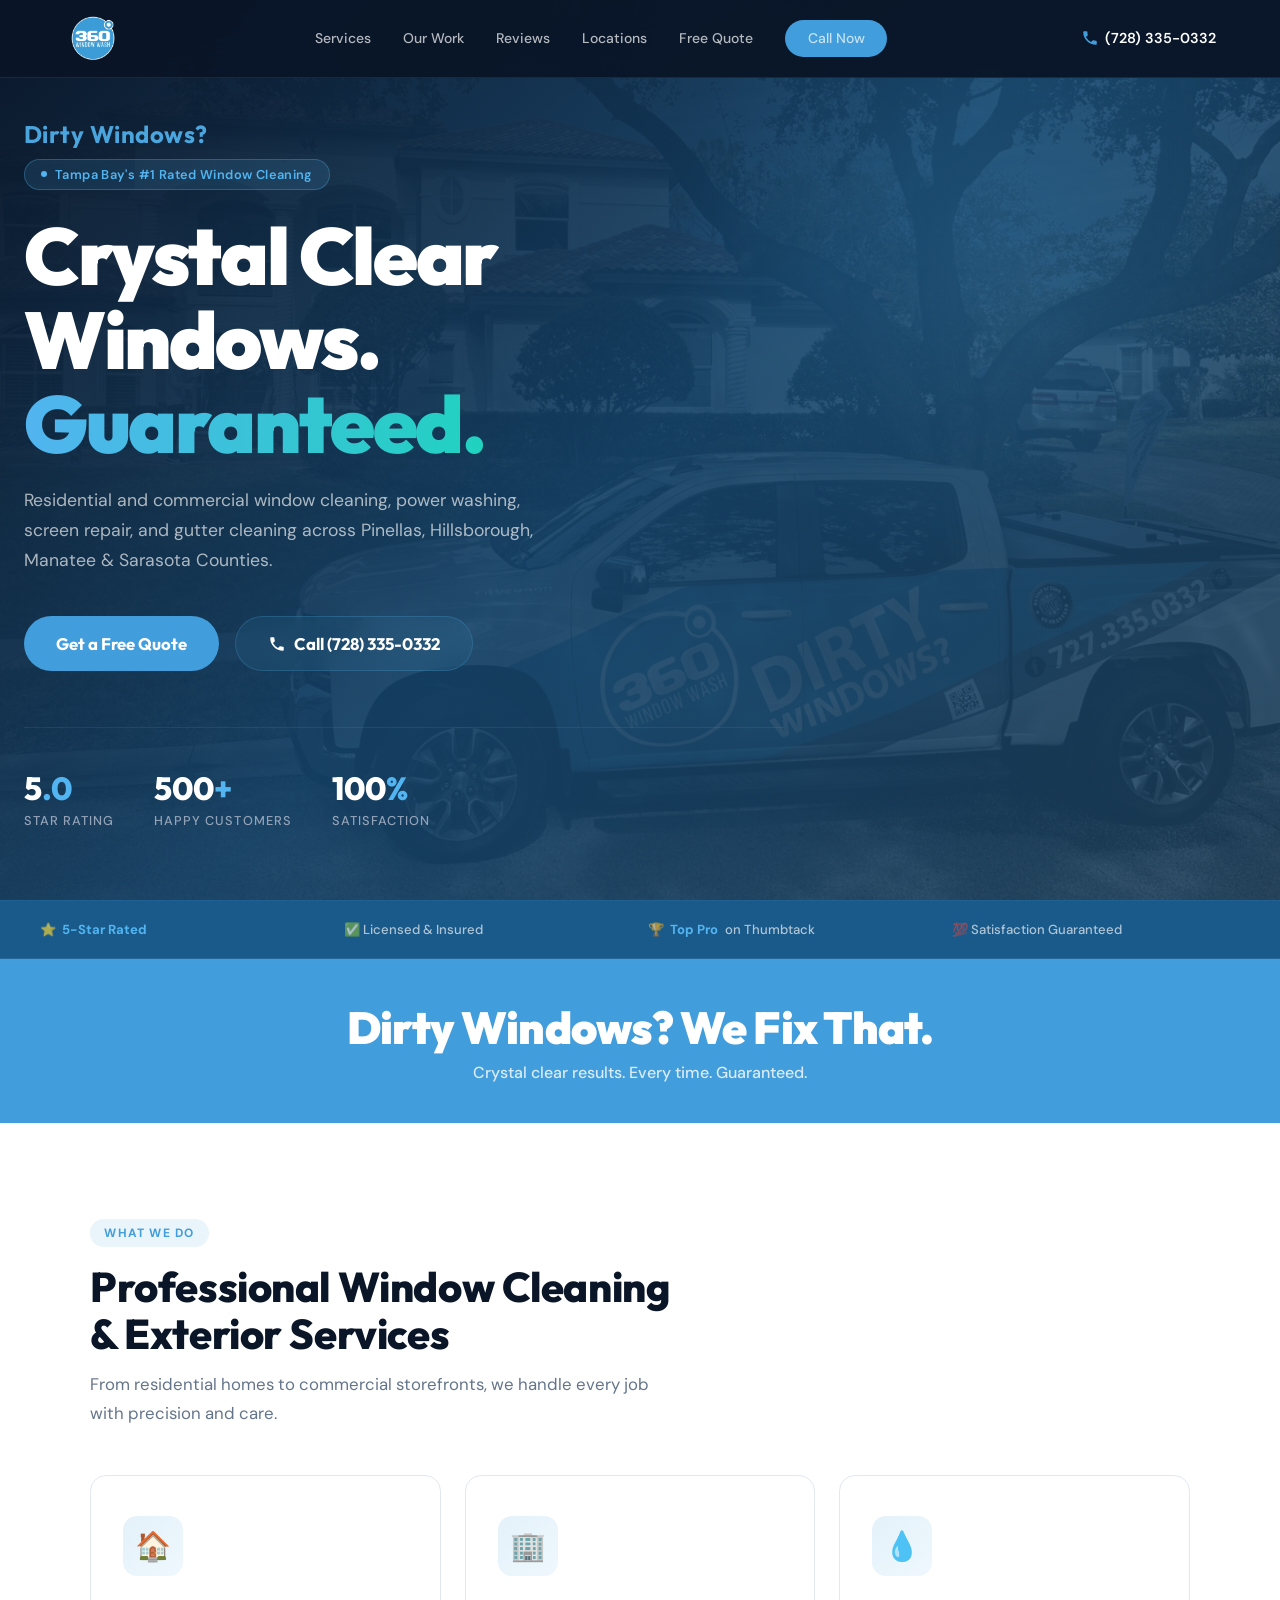
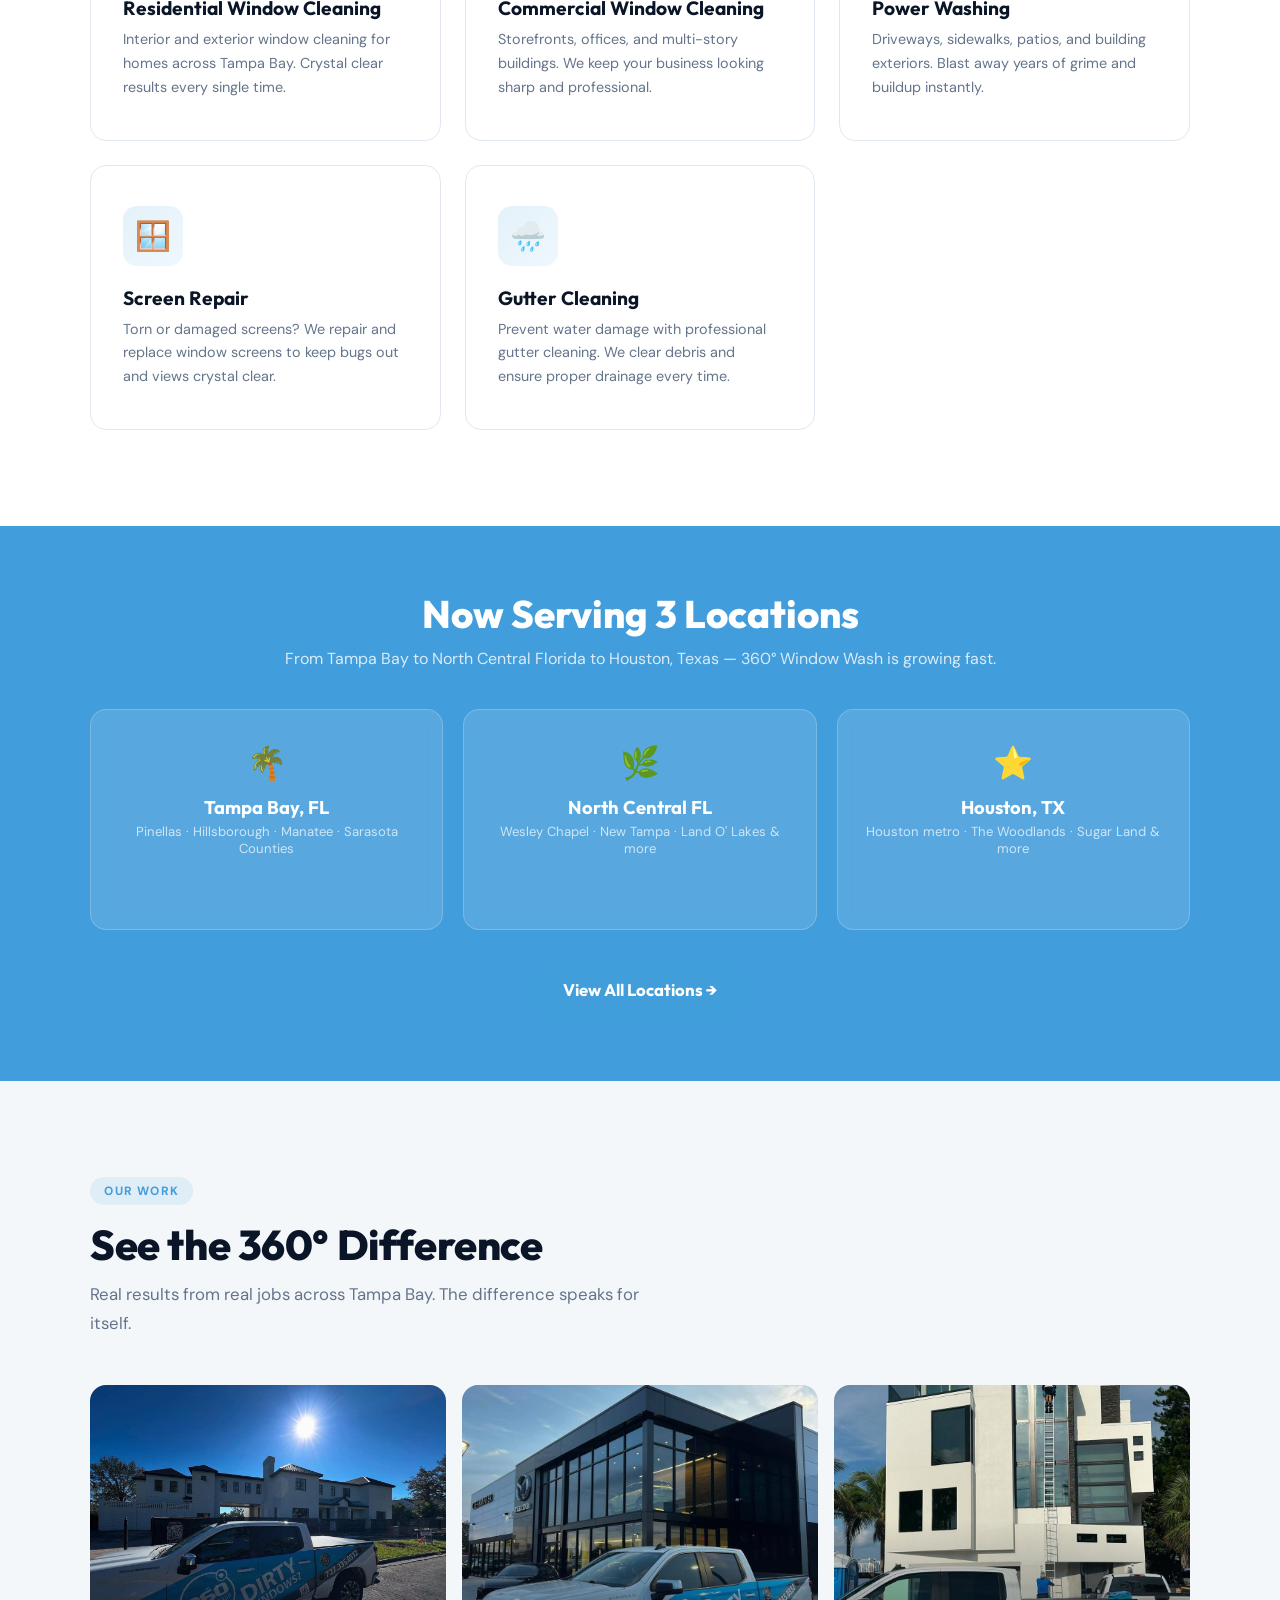
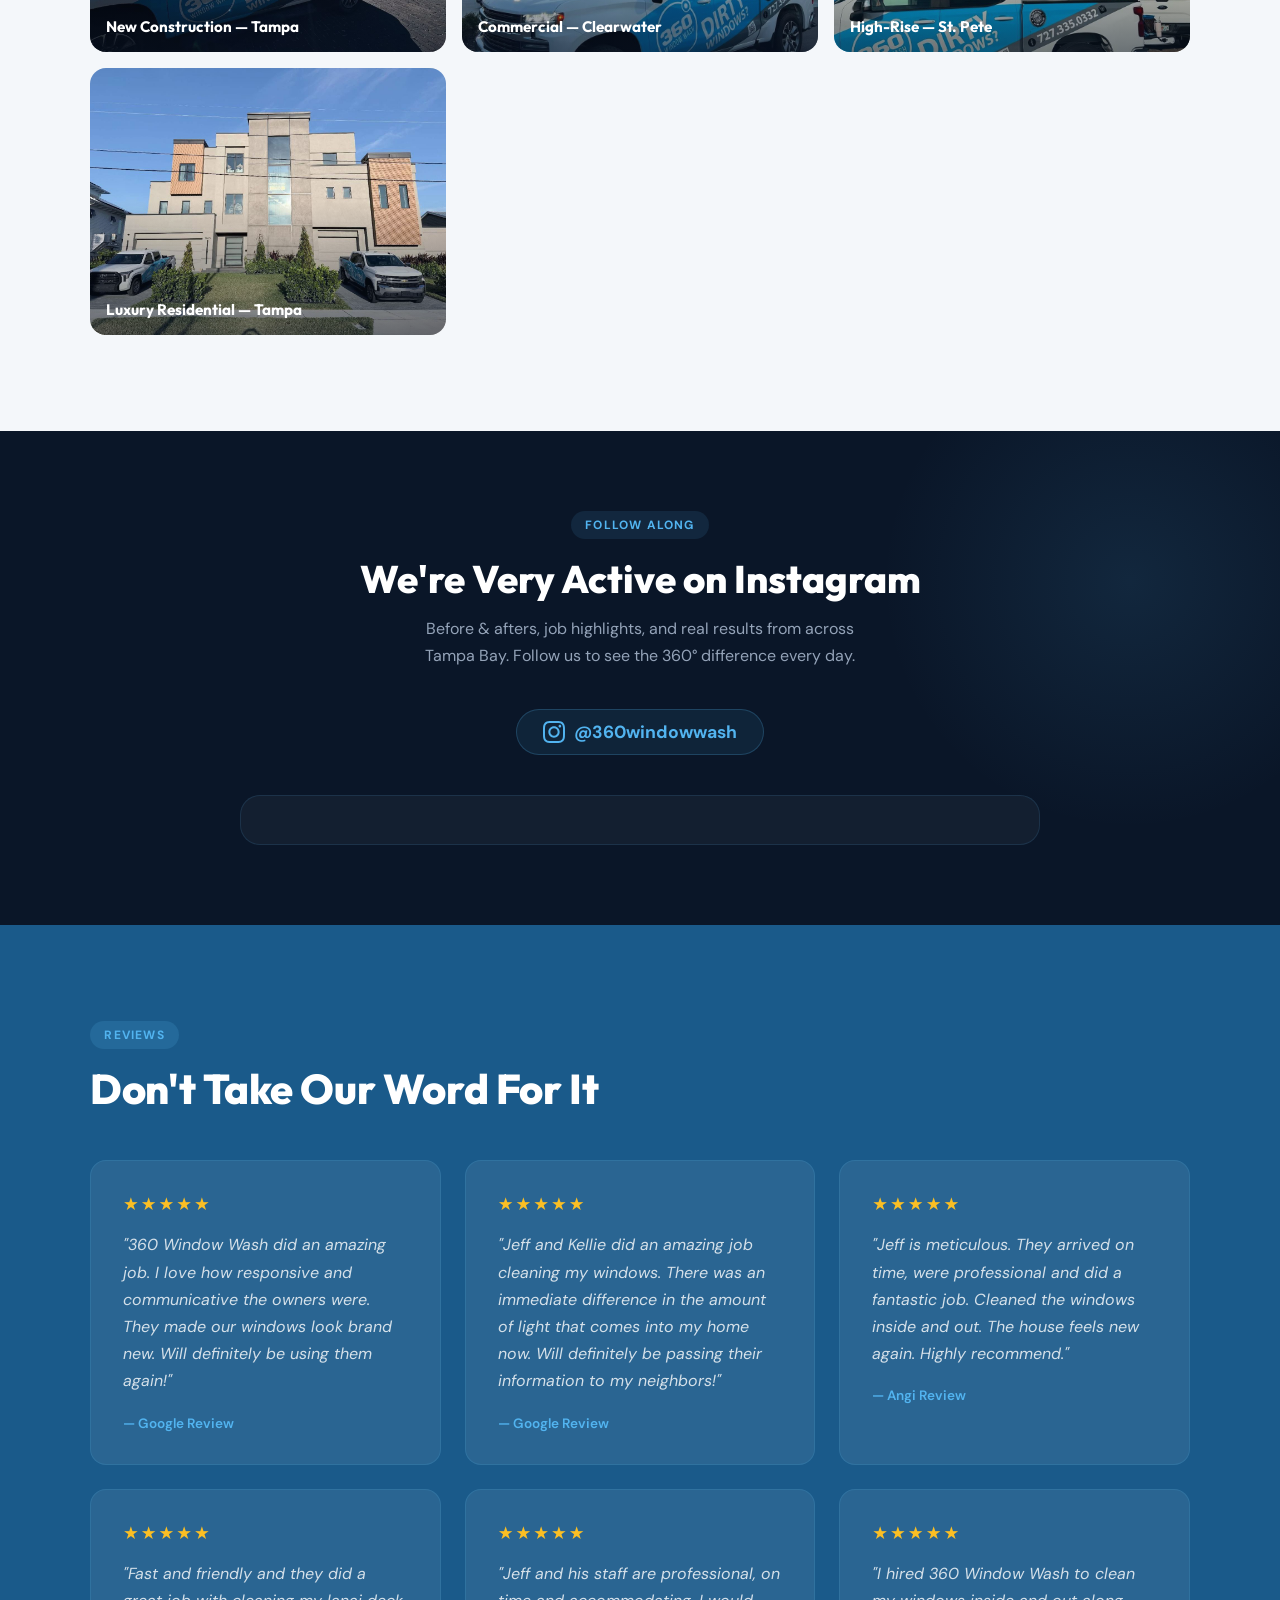
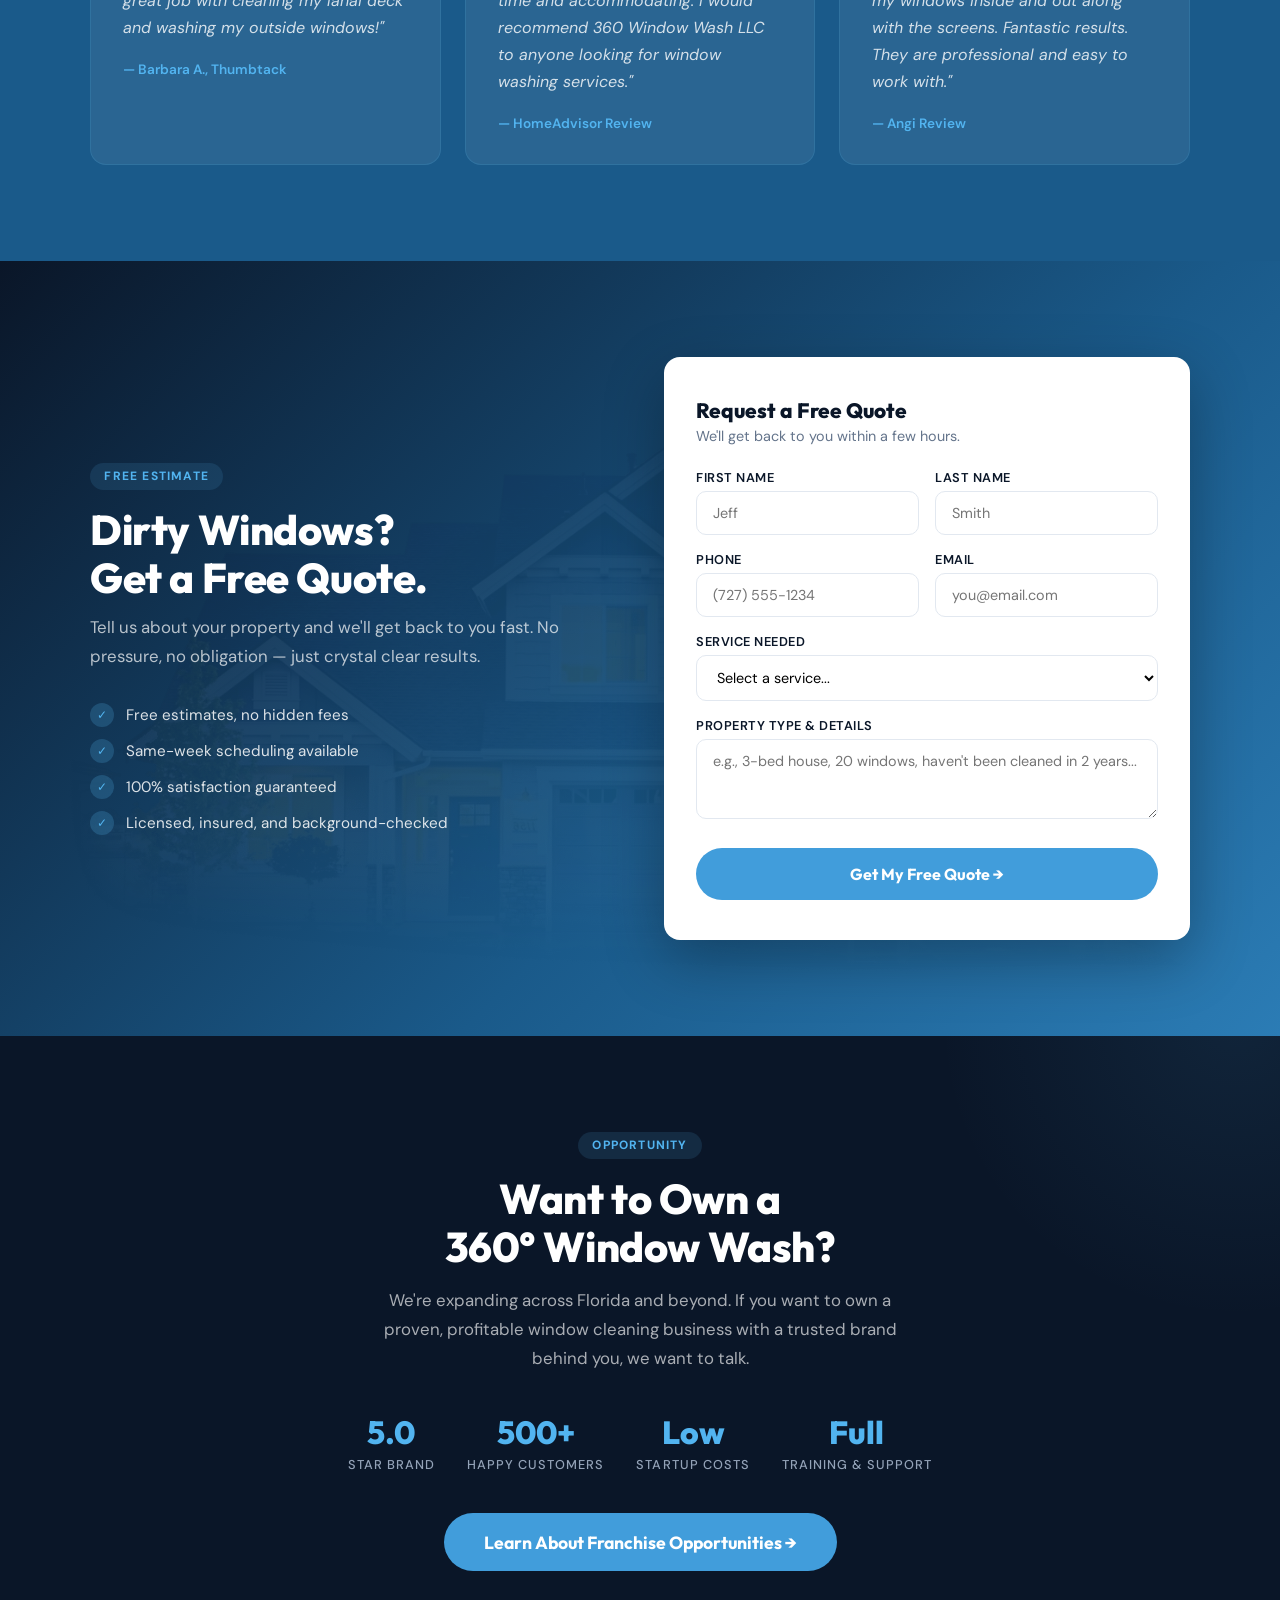
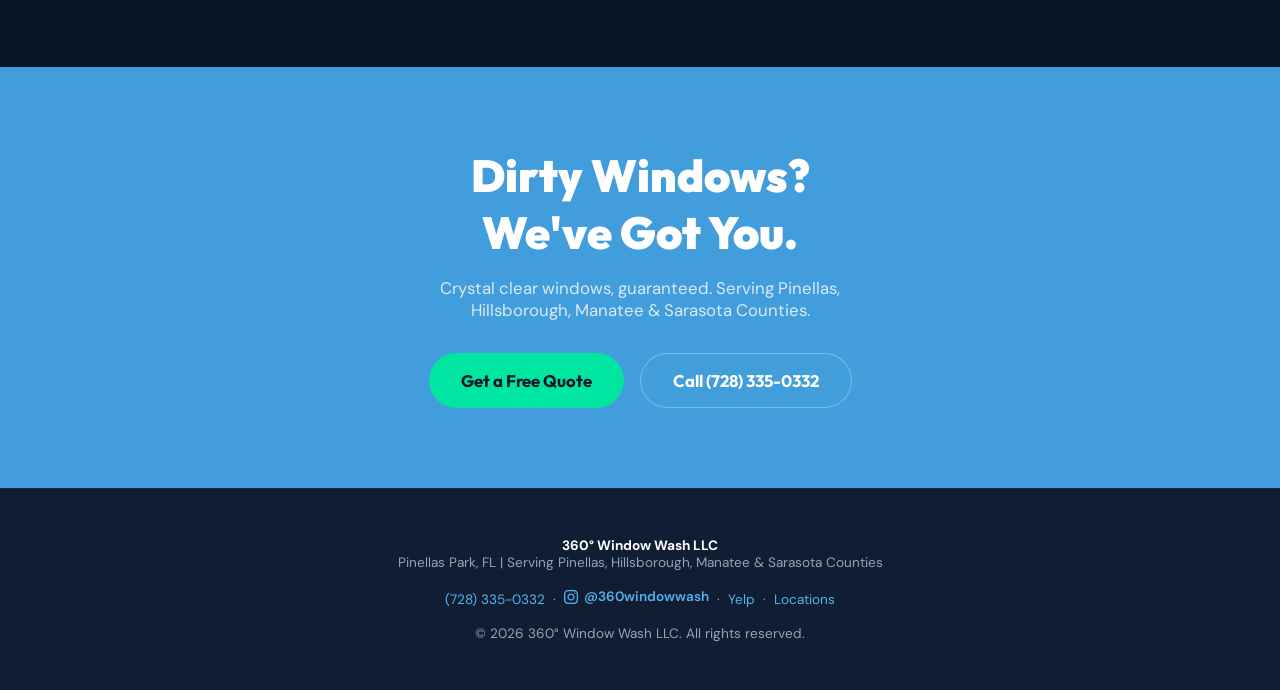
==== index.html @ 68f9f431 "Update main phone number to business line (728) 335-0332" ====
<!DOCTYPE html>
<html lang="en">
<head>
<meta charset="UTF-8">
<meta name="viewport" content="width=device-width, initial-scale=1.0">
<title>360° Window Wash | Dirty Windows? We Fix That.</title>
<meta name="description" content="Dirty windows? 360° Window Wash is Tampa Bay's top-rated window cleaning company. Residential, commercial, power washing, screen repair, and gutter cleaning across Pinellas, Hillsborough, Manatee & Sarasota County.">
<meta property="og:title" content="360° Window Wash | Crystal Clear Windows. Guaranteed.">
<meta property="og:description" content="Dirty Windows? We fix that. Crystal clear windows guaranteed. Serving Pinellas, Hillsborough, Manatee & Sarasota Counties.">
<meta property="og:type" content="website">
<meta property="og:image" content="https://360windowwash.com/logo-full.png">
<meta property="og:image:width" content="1200">
<meta property="og:image:height" content="630">
<meta name="twitter:card" content="summary_large_image">
<meta name="twitter:image" content="https://360windowwash.com/logo-full.png">
<link rel="icon" type="image/png" href="logo.png">
<link rel="apple-touch-icon" href="logo.png">
<link rel="preconnect" href="https://fonts.googleapis.com">
<link rel="preconnect" href="https://fonts.gstatic.com" crossorigin>
<link href="https://fonts.googleapis.com/css2?family=Outfit:wght@300;400;500;600;700;800;900&family=DM+Sans:wght@400;500;600;700&display=swap" rel="stylesheet">
<style>
*,*::before,*::after{box-sizing:border-box;margin:0;padding:0}
:root{
  --blue:#419DDB;
  --blue-dark:#2B7CB5;
  --blue-deeper:#1a5a8a;
  --blue-bright:#52B4F0;
  --blue-mid:#3490c4;
  --navy:#0a1628;
  --navy-light:#111d33;
  --accent:#00e5a0;
  --accent-dark:#00c589;
  --white:#fff;
  --gray-100:#f4f7fa;
  --gray-200:#e2e8f0;
  --gray-400:#94a3b8;
  --gray-600:#64748b;
  --radius:16px;
  --radius-sm:10px;
}
html{scroll-behavior:smooth;font-size:16px}
body{font-family:'DM Sans',system-ui,sans-serif;color:var(--navy);background:var(--white);-webkit-font-smoothing:antialiased;overflow-x:hidden}
h1,h2,h3,h4{font-family:'Outfit',sans-serif}
img{max-width:100%;display:block}
a{text-decoration:none;color:inherit}

/* NAV */
.nav{position:fixed;top:0;left:0;right:0;z-index:100;background:rgba(10,22,40,.95);backdrop-filter:blur(20px);-webkit-backdrop-filter:blur(20px);border-bottom:1px solid rgba(75,163,216,.15);transition:all .3s}
.nav-inner{max-width:1200px;margin:0 auto;padding:.9rem 1.5rem;display:flex;align-items:center;justify-content:space-between}
.nav-logo{height:48px;width:auto}
.nav-links{display:none;gap:2rem;align-items:center}
.nav-links a{color:rgba(255,255,255,.7);font-size:.875rem;font-weight:500;transition:color .2s}
.nav-links a:hover{color:var(--blue-bright)}
.nav-cta{background:var(--blue);color:var(--white);font-weight:700;font-size:.875rem;padding:.6rem 1.4rem;border-radius:50px;transition:all .2s}
.nav-cta:hover{background:var(--blue-bright);transform:translateY(-1px)}
.nav-phone{display:flex;align-items:center;gap:.4rem;color:var(--white);font-weight:600;font-size:.9rem}
.nav-phone svg{width:18px;height:18px;fill:var(--blue)}
.nav-hamburger{display:flex;flex-direction:column;gap:5px;cursor:pointer;padding:.4rem;background:none;border:none}
.nav-hamburger span{display:block;width:22px;height:2px;background:var(--white);border-radius:2px;transition:all .3s}
.nav-hamburger.open span:nth-child(1){transform:translateY(7px) rotate(45deg)}
.nav-hamburger.open span:nth-child(2){opacity:0}
.nav-hamburger.open span:nth-child(3){transform:translateY(-7px) rotate(-45deg)}
.mobile-menu{display:none;position:fixed;top:68px;left:0;right:0;background:rgba(10,22,40,.98);backdrop-filter:blur(20px);border-bottom:1px solid rgba(75,163,216,.15);padding:1.25rem 1.5rem;flex-direction:column;gap:1rem;z-index:99}
.mobile-menu.open{display:flex}
.mobile-menu a{color:rgba(255,255,255,.8);font-size:1rem;font-weight:500;padding:.5rem 0;border-bottom:1px solid rgba(255,255,255,.06)}
.mobile-menu a:last-child{border:none}
.mobile-menu .mobile-cta{background:var(--blue);color:var(--white);font-weight:700;padding:.75rem 1.5rem;border-radius:50px;text-align:center;border:none;margin-top:.25rem}
@media(min-width:768px){.nav-links{display:flex}.nav-hamburger{display:none}.mobile-menu{display:none!important}}

/* HERO */
.hero{position:relative;min-height:100vh;display:flex;align-items:center;background:var(--navy);overflow:hidden;padding:7rem 1.5rem 4rem}
.hero-bg{position:absolute;inset:0;background:url('hero-2025.jpg') center/cover no-repeat;opacity:.2;filter:saturate(0.5)}
.hero-gradient{position:absolute;inset:0;background:linear-gradient(135deg,rgba(10,22,40,.97) 0%,rgba(27,90,138,.6) 50%,rgba(75,163,216,.25) 100%)}
.hero-glow{position:absolute;top:-10%;right:-5%;width:700px;height:700px;border-radius:50%;background:radial-gradient(circle,rgba(75,163,216,.18) 0%,transparent 65%);pointer-events:none}
.hero-inner{position:relative;max-width:760px;z-index:2}
.hero-tagline{font-family:'Outfit',sans-serif;font-size:clamp(1.1rem,3vw,1.5rem);font-weight:700;color:var(--blue-bright);letter-spacing:.02em;margin-bottom:.6rem;opacity:.9}
.hero-badge{display:inline-flex;align-items:center;gap:.5rem;background:rgba(75,163,216,.15);border:1px solid rgba(75,163,216,.35);color:var(--blue-bright);font-size:.8rem;font-weight:600;padding:.4rem 1rem;border-radius:50px;margin-bottom:1.5rem;letter-spacing:.03em}
.hero-badge::before{content:'';width:6px;height:6px;border-radius:50%;background:var(--blue-bright);animation:pulse 2s infinite}
.hero h1{font-size:clamp(2.8rem,7vw,5rem);font-weight:900;color:var(--white);line-height:1.05;margin-bottom:1.25rem;letter-spacing:-.03em}
.hero h1 span{display:block;background:linear-gradient(90deg,var(--blue-bright),var(--accent));-webkit-background-clip:text;-webkit-text-fill-color:transparent;background-clip:text}
.hero p{color:rgba(255,255,255,.65);font-size:1.1rem;line-height:1.7;max-width:540px;margin-bottom:2.5rem}
.hero-btns{display:flex;flex-wrap:wrap;gap:1rem}
.btn{display:inline-flex;align-items:center;gap:.5rem;font-family:'Outfit',sans-serif;font-weight:700;font-size:1.05rem;padding:1rem 2rem;border-radius:50px;border:none;cursor:pointer;transition:all .25s}
.btn-blue{background:var(--blue);color:var(--white)}
.btn-blue:hover{background:var(--blue-bright);transform:translateY(-2px);box-shadow:0 8px 30px rgba(75,163,216,.4)}
.btn-accent{background:var(--accent);color:var(--navy)}
.btn-accent:hover{background:#1ffdb8;transform:translateY(-2px);box-shadow:0 8px 30px rgba(0,229,160,.3)}
.btn-glass{background:rgba(75,163,216,.1);color:var(--white);border:1px solid rgba(75,163,216,.25);backdrop-filter:blur(10px)}
.btn-glass:hover{background:rgba(75,163,216,.2)}
.hero-stats{display:flex;gap:2.5rem;margin-top:3.5rem;padding-top:2.5rem;border-top:1px solid rgba(75,163,216,.15)}
.stat-num{font-family:'Outfit',sans-serif;font-size:2rem;font-weight:800;color:var(--white)}
.stat-num span{color:var(--blue-bright)}
.stat-label{color:var(--gray-400);font-size:.8rem;font-weight:500;text-transform:uppercase;letter-spacing:.08em;margin-top:.25rem}

/* TRUST BAR */
.trust-bar{background:var(--blue-deeper);padding:1.25rem 1rem;border-bottom:1px solid rgba(75,163,216,.2);border-top:1px solid rgba(75,163,216,.1)}
.trust-inner{max-width:1200px;margin:0 auto;display:grid;grid-template-columns:1fr 1fr;gap:.75rem 1rem;color:rgba(255,255,255,.65);font-size:.82rem;font-weight:500}
.trust-inner div{display:flex;align-items:center;gap:.4rem;white-space:nowrap}
.trust-inner strong{color:var(--blue-bright)}
@media(min-width:640px){.trust-inner{grid-template-columns:repeat(4,1fr);gap:1rem}}

/* BLUE WAVE DIVIDER */
.wave-divider{width:100%;overflow:hidden;line-height:0;margin-bottom:-2px}
.wave-divider svg{display:block;width:100%;height:60px}

/* SECTIONS */
section{padding:5rem 1.5rem}
.section-inner{max-width:1100px;margin:0 auto}
.section-tag{display:inline-block;font-size:.75rem;font-weight:700;letter-spacing:.1em;text-transform:uppercase;color:var(--blue);background:rgba(75,163,216,.12);padding:.35rem .9rem;border-radius:50px;margin-bottom:1rem}
.section-title{font-size:clamp(1.8rem,4vw,2.6rem);font-weight:800;line-height:1.15;margin-bottom:.75rem;letter-spacing:-.01em}
.section-desc{color:var(--gray-600);font-size:1.05rem;line-height:1.7;max-width:560px}

/* TAGLINE STRIP */
.tagline-strip{background:var(--blue);padding:2.5rem 1.5rem;text-align:center}
.tagline-strip h2{font-family:'Outfit',sans-serif;font-size:clamp(1.6rem,4vw,2.8rem);font-weight:900;color:var(--white);letter-spacing:-.02em;margin-bottom:.4rem}
.tagline-strip p{color:rgba(255,255,255,.8);font-size:1rem;font-weight:500}

/* SERVICES */
.services-section{background:var(--white)}
.services-grid{display:grid;gap:1.5rem;margin-top:3rem}
.service-card{position:relative;background:var(--white);border:1.5px solid var(--gray-200);border-radius:var(--radius);padding:2.5rem 2rem;overflow:hidden;transition:all .3s}
.service-card:hover{border-color:var(--blue);transform:translateY(-5px);box-shadow:0 16px 48px rgba(75,163,216,.15)}
.service-card::before{content:'';position:absolute;top:0;left:0;right:0;height:4px;background:linear-gradient(90deg,var(--blue),var(--blue-bright));opacity:0;transition:opacity .3s}
.service-card:hover::before{opacity:1}
.service-icon{width:60px;height:60px;border-radius:14px;background:linear-gradient(135deg,rgba(75,163,216,.15),rgba(91,184,240,.1));display:flex;align-items:center;justify-content:center;margin-bottom:1.25rem;font-size:1.8rem}
.service-card h3{font-size:1.2rem;font-weight:700;margin-bottom:.5rem;color:var(--navy)}
.service-card p{color:var(--gray-600);font-size:.9rem;line-height:1.65}

/* COUNTIES SECTION */
.counties-section{background:var(--blue);padding:4rem 1.5rem}
.counties-inner{max-width:1100px;margin:0 auto;text-align:center}
.counties-inner h2{font-family:'Outfit',sans-serif;font-size:clamp(1.6rem,3.5vw,2.4rem);font-weight:800;color:var(--white);margin-bottom:.6rem}
.counties-inner p{color:rgba(255,255,255,.8);margin-bottom:2.5rem;font-size:1rem}
.counties-grid{display:grid;grid-template-columns:repeat(auto-fit,minmax(200px,1fr));gap:1.25rem}
.county-card{background:rgba(255,255,255,.12);border:1px solid rgba(255,255,255,.2);border-radius:var(--radius);padding:2rem 1.5rem;text-align:center;transition:all .25s;backdrop-filter:blur(8px)}
.county-card:hover{background:rgba(255,255,255,.2);transform:translateY(-3px)}
.county-icon{font-size:2rem;margin-bottom:.75rem}
.county-card h3{color:var(--white);font-size:1.15rem;font-weight:700;margin-bottom:.3rem}
.county-card p{color:rgba(255,255,255,.7);font-size:.82rem}

/* GALLERY */
.gallery-section{background:var(--gray-100)}
.gallery-grid{display:grid;grid-template-columns:repeat(auto-fit,minmax(280px,1fr));gap:1rem;margin-top:3rem}
.gallery-item{position:relative;border-radius:var(--radius);overflow:hidden;aspect-ratio:4/3;cursor:pointer}
.gallery-item img{width:100%;height:100%;object-fit:cover;transition:transform .5s}
.gallery-item:hover img{transform:scale(1.06)}
.gallery-item::after{content:'';position:absolute;inset:0;background:linear-gradient(0deg,rgba(10,22,40,.55) 0%,transparent 50%);pointer-events:none}
.gallery-label{position:absolute;bottom:1rem;left:1rem;color:var(--white);font-family:'Outfit',sans-serif;font-weight:700;font-size:.95rem;z-index:2}

/* INSTAGRAM SECTION */
.instagram-section{background:var(--navy);padding:5rem 1.5rem;overflow:hidden;position:relative}
.instagram-section::before{content:'';position:absolute;top:-100px;right:-100px;width:500px;height:500px;border-radius:50%;background:radial-gradient(circle,rgba(75,163,216,.12) 0%,transparent 70%);pointer-events:none}
.instagram-inner{max-width:1100px;margin:0 auto;text-align:center}
.instagram-inner .section-tag{color:var(--blue-bright);background:rgba(75,163,216,.12)}
.instagram-inner h2{color:var(--white);font-size:clamp(1.8rem,4vw,2.4rem);font-weight:800;margin-bottom:.75rem}
.instagram-inner p{color:var(--gray-400);max-width:480px;margin:0 auto 2.5rem;font-size:1rem;line-height:1.7}
.insta-handle{display:inline-flex;align-items:center;gap:.6rem;background:rgba(75,163,216,.1);border:1px solid rgba(75,163,216,.25);color:var(--blue-bright);font-weight:700;font-size:1.1rem;padding:.7rem 1.6rem;border-radius:50px;margin-bottom:2.5rem;transition:all .25s}
.insta-handle:hover{background:rgba(75,163,216,.2);transform:translateY(-2px)}
.insta-handle svg{width:22px;height:22px;fill:currentColor}
.insta-grid{display:grid;grid-template-columns:repeat(3,1fr);gap:.75rem;max-width:700px;margin:0 auto 2.5rem}
.insta-placeholder{aspect-ratio:1;border-radius:12px;background:linear-gradient(135deg,rgba(75,163,216,.15),rgba(27,90,138,.25));border:1px solid rgba(75,163,216,.15);display:flex;align-items:center;justify-content:center;font-size:1.6rem;transition:all .3s;cursor:pointer}
.insta-placeholder:hover{background:rgba(75,163,216,.25);transform:scale(1.03)}
@media(min-width:640px){.insta-grid{grid-template-columns:repeat(3,1fr)}}

/* REVIEWS */
.reviews-section{background:var(--blue-deeper);color:var(--white);overflow:hidden}
.reviews-section .section-tag{color:var(--blue-bright);background:rgba(75,163,216,.2)}
.reviews-section .section-title{color:var(--white)}
.reviews-grid{display:grid;gap:1.5rem;margin-top:3rem}
.review-card{background:rgba(255,255,255,.07);border:1px solid rgba(75,163,216,.2);border-radius:var(--radius);padding:2rem;transition:all .3s}
.review-card:hover{border-color:rgba(75,163,216,.5);background:rgba(255,255,255,.1)}
.review-stars{color:#fbbf24;font-size:1.1rem;letter-spacing:2px;margin-bottom:1rem}
.review-text{color:rgba(255,255,255,.8);font-size:1rem;line-height:1.7;margin-bottom:1.25rem;font-style:italic}
.review-author{color:var(--blue-bright);font-size:.85rem;font-weight:600}

/* QUOTE FORM */
.quote-section{position:relative;background:linear-gradient(135deg,var(--navy) 0%,var(--blue-deeper) 60%,var(--blue-dark) 100%)}
.quote-section::before{content:'';position:absolute;inset:0;background:url('hero.webp') center/cover no-repeat;opacity:.05}
.quote-inner{position:relative;z-index:2;display:grid;gap:3rem;align-items:center}
.quote-text{color:var(--white)}
.quote-text .section-tag{color:var(--blue-bright);background:rgba(75,163,216,.15)}
.quote-text .section-title{color:var(--white)}
.quote-text .section-desc{color:rgba(255,255,255,.7)}
.quote-features{display:flex;flex-direction:column;gap:.75rem;margin-top:2rem}
.quote-feat{display:flex;align-items:center;gap:.75rem;color:rgba(255,255,255,.85);font-size:.95rem}
.quote-feat::before{content:'✓';width:24px;height:24px;border-radius:50%;background:rgba(75,163,216,.25);color:var(--blue-bright);display:flex;align-items:center;justify-content:center;font-size:.75rem;font-weight:700;flex-shrink:0}
.quote-form{background:var(--white);border-radius:var(--radius);padding:2.5rem 2rem;box-shadow:0 20px 60px rgba(0,0,0,.3)}
.quote-form h3{font-size:1.3rem;font-weight:800;margin-bottom:.25rem;color:var(--navy)}
.quote-form .subtitle{color:var(--gray-600);font-size:.9rem;margin-bottom:1.5rem}
.form-group{margin-bottom:1rem}
.form-group label{display:block;font-size:.8rem;font-weight:600;color:var(--navy);margin-bottom:.3rem;text-transform:uppercase;letter-spacing:.04em}
.form-group input,.form-group select,.form-group textarea{width:100%;padding:.75rem 1rem;border:1.5px solid var(--gray-200);border-radius:var(--radius-sm);font-family:inherit;font-size:.9rem;transition:border-color .2s;background:var(--white)}
.form-group input:focus,.form-group select:focus,.form-group textarea:focus{outline:none;border-color:var(--blue)}
.form-group textarea{resize:vertical}
.form-row{display:grid;grid-template-columns:1fr 1fr;gap:1rem}
.btn-submit{width:100%;justify-content:center;background:var(--blue);color:var(--white);font-size:1rem;margin-top:.5rem}
.btn-submit:hover{background:var(--blue-dark);transform:translateY(-2px);box-shadow:0 8px 30px rgba(75,163,216,.4)}

/* CTA */
.cta-section{background:var(--blue);text-align:center;padding:5rem 1.5rem}
.cta-section h2{color:var(--white);font-size:clamp(1.8rem,4vw,2.8rem);font-weight:900;margin-bottom:1rem}
.cta-section p{color:rgba(255,255,255,.8);max-width:500px;margin:0 auto 2rem;font-size:1.05rem}

/* FRANCHISE */
.franchise-section{background:var(--navy);padding:6rem 1.5rem;position:relative;overflow:hidden}
.franchise-section::before{content:'';position:absolute;top:-50%;right:-20%;width:600px;height:600px;border-radius:50%;background:radial-gradient(circle,rgba(75,163,216,.1),transparent 70%);pointer-events:none}
.franchise-stat{text-align:center}

/* FOOTER */
footer{background:var(--navy-light);border-top:1px solid rgba(75,163,216,.1);padding:3rem 1.5rem;text-align:center;color:var(--gray-400);font-size:.85rem}
footer a{color:var(--blue-bright)}
footer strong{color:var(--white)}
.footer-social{display:inline-flex;align-items:center;gap:.4rem;color:var(--blue-bright);font-weight:600}

/* ANIMATIONS */
@keyframes pulse{0%,100%{opacity:1}50%{opacity:.3}}
.fade-in{opacity:0;transform:translateY(25px);transition:opacity .6s,transform .6s}
.fade-in.visible{opacity:1;transform:translateY(0)}

/* RESPONSIVE */
@media(min-width:640px){
  .services-grid{grid-template-columns:repeat(2,1fr)}
  .reviews-grid{grid-template-columns:repeat(3,1fr)}
}
@media(min-width:768px){
  .services-grid{grid-template-columns:repeat(3,1fr)}
  .quote-inner{grid-template-columns:1fr 1fr}
  section{padding:6rem 2rem}
}
@media(max-width:500px){.form-row{grid-template-columns:1fr}}
</style>
</head>
<body>

<!-- NAV -->
<nav class="nav">
  <div class="nav-inner">
    <img src="logo-full.webp" alt="360° Window Wash" class="nav-logo">
    <div class="nav-links">
      <a href="#services">Services</a>
      <a href="#gallery">Our Work</a>
      <a href="#reviews">Reviews</a>
      <a href="locations.html">Locations</a>
      <a href="#quote">Free Quote</a>
      <a href="tel:+17283350332" class="nav-cta">Call Now</a>
    </div>
    <div style="display:flex;align-items:center;gap:.75rem">
      <a href="tel:+17283350332" class="nav-phone">
        <svg viewBox="0 0 24 24"><path d="M6.62 10.79a15.05 15.05 0 006.59 6.59l2.2-2.2a1 1 0 011.01-.24 11.36 11.36 0 003.58.57 1 1 0 011 1V20a1 1 0 01-1 1A17 17 0 013 4a1 1 0 011-1h3.5a1 1 0 011 1 11.36 11.36 0 00.57 3.58 1 1 0 01-.25 1.01l-2.2 2.2z"/></svg>
        (728) 335-0332
      </a>
      <button class="nav-hamburger" id="hamburger" aria-label="Menu">
        <span></span><span></span><span></span>
      </button>
    </div>
  </div>
</nav>

<!-- MOBILE MENU -->
<div class="mobile-menu" id="mobileMenu">
  <a href="#services" onclick="closeMobile()">Services</a>
  <a href="#gallery" onclick="closeMobile()">Our Work</a>
  <a href="#reviews" onclick="closeMobile()">Reviews</a>
  <a href="locations.html">📍 Locations</a>
  <a href="#quote" onclick="closeMobile()">Free Quote</a>
  <a href="tel:+17283350332" class="mobile-cta">Call (728) 335-0332</a>
</div>

<!-- HERO -->
<section class="hero">
  <div class="hero-bg"></div>
  <div class="hero-gradient"></div>
  <div class="hero-glow"></div>
  <div class="hero-inner fade-in">
    <div class="hero-tagline">Dirty Windows?</div>
    <div class="hero-badge">Tampa Bay's #1 Rated Window Cleaning</div>
    <h1>Crystal Clear Windows.<br><span>Guaranteed.</span></h1>
    <p>Residential and commercial window cleaning, power washing, screen repair, and gutter cleaning across Pinellas, Hillsborough, Manatee & Sarasota Counties.</p>
    <div class="hero-btns">
      <a href="#quote" class="btn btn-blue">Get a Free Quote</a>
      <a href="tel:+17283350332" class="btn btn-glass">
        <svg width="18" height="18" viewBox="0 0 24 24" fill="currentColor"><path d="M6.62 10.79a15.05 15.05 0 006.59 6.59l2.2-2.2a1 1 0 011.01-.24 11.36 11.36 0 003.58.57 1 1 0 011 1V20a1 1 0 01-1 1A17 17 0 013 4a1 1 0 011-1h3.5a1 1 0 011 1 11.36 11.36 0 00.57 3.58 1 1 0 01-.25 1.01l-2.2 2.2z"/></svg>
        Call (728) 335-0332
      </a>
    </div>
    <div class="hero-stats">
      <div><div class="stat-num">5<span>.0</span></div><div class="stat-label">Star Rating</div></div>
      <div><div class="stat-num">500<span>+</span></div><div class="stat-label">Happy Customers</div></div>
      <div><div class="stat-num">100<span>%</span></div><div class="stat-label">Satisfaction</div></div>
    </div>
  </div>
</section>

<!-- TRUST BAR -->
<div class="trust-bar">
  <div class="trust-inner">
    <div>⭐ <strong>5-Star Rated</strong></div>
    <div>✅ Licensed &amp; Insured</div>
    <div>🏆 <strong>Top Pro</strong> on Thumbtack</div>
    <div>💯 Satisfaction Guaranteed</div>
  </div>
</div>

<!-- TAGLINE STRIP -->
<div class="tagline-strip">
  <h2>Dirty Windows? We Fix That.</h2>
  <p>Crystal clear results. Every time. Guaranteed.</p>
</div>

<!-- SERVICES -->
<section id="services" class="services-section">
  <div class="section-inner">
    <span class="section-tag">What We Do</span>
    <h2 class="section-title">Professional Window Cleaning<br>& Exterior Services</h2>
    <p class="section-desc">From residential homes to commercial storefronts, we handle every job with precision and care.</p>
    <div class="services-grid">
      <div class="service-card fade-in">
        <div class="service-icon">🏠</div>
        <h3>Residential Window Cleaning</h3>
        <p>Interior and exterior window cleaning for homes across Tampa Bay. Crystal clear results every single time.</p>
      </div>
      <div class="service-card fade-in">
        <div class="service-icon">🏢</div>
        <h3>Commercial Window Cleaning</h3>
        <p>Storefronts, offices, and multi-story buildings. We keep your business looking sharp and professional.</p>
      </div>
      <div class="service-card fade-in">
        <div class="service-icon">💧</div>
        <h3>Power Washing</h3>
        <p>Driveways, sidewalks, patios, and building exteriors. Blast away years of grime and buildup instantly.</p>
      </div>
      <div class="service-card fade-in">
        <div class="service-icon">🪟</div>
        <h3>Screen Repair</h3>
        <p>Torn or damaged screens? We repair and replace window screens to keep bugs out and views crystal clear.</p>
      </div>
      <div class="service-card fade-in">
        <div class="service-icon">🌧️</div>
        <h3>Gutter Cleaning</h3>
        <p>Prevent water damage with professional gutter cleaning. We clear debris and ensure proper drainage every time.</p>
      </div>
    </div>
  </div>
</section>

<!-- LOCATIONS STRIP -->
<div class="counties-section">
  <div class="counties-inner">
    <h2>Now Serving 3 Locations</h2>
    <p>From Tampa Bay to North Central Florida to Houston, Texas — 360° Window Wash is growing fast.</p>
    <div class="counties-grid">
      <a href="locations.html" class="county-card fade-in" style="text-decoration:none">
        <div class="county-icon">🌴</div>
        <h3>Tampa Bay, FL</h3>
        <p>Pinellas · Hillsborough · Manatee · Sarasota Counties</p>
      </a>
      <a href="locations.html" class="county-card fade-in" style="text-decoration:none">
        <div class="county-icon">🌿</div>
        <h3>North Central FL</h3>
        <p>Wesley Chapel · New Tampa · Land O' Lakes & more</p>
      </a>
      <a href="locations.html" class="county-card fade-in" style="text-decoration:none">
        <div class="county-icon">⭐</div>
        <h3>Houston, TX</h3>
        <p>Houston metro · The Woodlands · Sugar Land & more</p>
      </a>
    </div>
    <a href="locations.html" class="btn btn-glass" style="margin:2rem auto 0;display:inline-flex">View All Locations →</a>
  </div>
</div>

<!-- GALLERY -->
<section id="gallery" class="gallery-section">
  <div class="section-inner">
    <span class="section-tag">Our Work</span>
    <h2 class="section-title">See the 360° Difference</h2>
    <p class="section-desc">Real results from real jobs across Tampa Bay. The difference speaks for itself.</p>
    <div class="gallery-grid">
      <div class="gallery-item fade-in">
        <img src="work-1.jpg" alt="New construction window cleaning Tampa" loading="lazy">
        <div class="gallery-label">New Construction — Tampa</div>
      </div>
      <div class="gallery-item fade-in">
        <img src="commercial-1.jpg" alt="Commercial window cleaning Clearwater Mazda" loading="lazy">
        <div class="gallery-label">Commercial — Clearwater</div>
      </div>
      <div class="gallery-item fade-in">
        <img src="work-action.jpg" alt="High-rise window cleaning St. Pete" loading="lazy">
        <div class="gallery-label">High-Rise — St. Pete</div>
      </div>
      <div class="gallery-item fade-in">
        <img src="residential-1.jpg" alt="Luxury residential window cleaning Tampa" loading="lazy">
        <div class="gallery-label">Luxury Residential — Tampa</div>
      </div>
    </div>
  </div>
</section>

<!-- INSTAGRAM -->
<section class="instagram-section">
  <div class="instagram-inner">
    <span class="section-tag">Follow Along</span>
    <h2>We're Very Active on Instagram</h2>
    <p>Before & afters, job highlights, and real results from across Tampa Bay. Follow us to see the 360° difference every day.</p>
    <a href="https://www.instagram.com/360windowwash" target="_blank" rel="noopener" class="insta-handle">
      <svg viewBox="0 0 24 24" xmlns="http://www.w3.org/2000/svg"><path d="M12 2.163c3.204 0 3.584.012 4.85.07 3.252.148 4.771 1.691 4.919 4.919.058 1.265.069 1.645.069 4.849 0 3.205-.012 3.584-.069 4.849-.149 3.225-1.664 4.771-4.919 4.919-1.266.058-1.644.07-4.85.07-3.204 0-3.584-.012-4.849-.07-3.26-.149-4.771-1.699-4.919-4.92-.058-1.265-.07-1.644-.07-4.849 0-3.204.013-3.583.07-4.849.149-3.227 1.664-4.771 4.919-4.919 1.266-.057 1.645-.069 4.849-.069zm0-2.163c-3.259 0-3.667.014-4.947.072-4.358.2-6.78 2.618-6.98 6.98-.059 1.281-.073 1.689-.073 4.948 0 3.259.014 3.668.072 4.948.2 4.358 2.618 6.78 6.98 6.98 1.281.058 1.689.072 4.948.072 3.259 0 3.668-.014 4.948-.072 4.354-.2 6.782-2.618 6.979-6.98.059-1.28.073-1.689.073-4.948 0-3.259-.014-3.667-.072-4.947-.196-4.354-2.617-6.78-6.979-6.98-1.281-.059-1.69-.073-4.949-.073zm0 5.838c-3.403 0-6.162 2.759-6.162 6.162s2.759 6.163 6.162 6.163 6.162-2.759 6.162-6.163c0-3.403-2.759-6.162-6.162-6.162zm0 10.162c-2.209 0-4-1.79-4-4 0-2.209 1.791-4 4-4s4 1.791 4 4c0 2.21-1.791 4-4 4zm6.406-11.845c-.796 0-1.441.645-1.441 1.44s.645 1.44 1.441 1.44c.795 0 1.439-.645 1.439-1.44s-.644-1.44-1.439-1.44z"/></svg>
      @360windowwash
    </a>
    <!-- Elfsight Instagram Feed -->
    <script src="https://elfsightcdn.com/platform.js" async></script>
    <div style="background:rgba(255,255,255,.04);border:1px solid rgba(75,163,216,.15);border-radius:20px;overflow:hidden;padding:1.5rem;max-width:800px;margin:0 auto">
      <div class="elfsight-app-da7daad9-8a54-47bd-8a99-8b857fe844bc" data-elfsight-app-lazy></div>
    </div>
  </div>
</section>

<!-- REVIEWS -->
<section id="reviews" class="reviews-section">
  <div class="section-inner">
    <span class="section-tag">Reviews</span>
    <h2 class="section-title">Don't Take Our Word For It</h2>
    <div class="reviews-grid">
      <div class="review-card fade-in">
        <div class="review-stars">★★★★★</div>
        <p class="review-text">"360 Window Wash did an amazing job. I love how responsive and communicative the owners were. They made our windows look brand new. Will definitely be using them again!"</p>
        <div class="review-author">— Google Review</div>
      </div>
      <div class="review-card fade-in">
        <div class="review-stars">★★★★★</div>
        <p class="review-text">"Jeff and Kellie did an amazing job cleaning my windows. There was an immediate difference in the amount of light that comes into my home now. Will definitely be passing their information to my neighbors!"</p>
        <div class="review-author">— Google Review</div>
      </div>
      <div class="review-card fade-in">
        <div class="review-stars">★★★★★</div>
        <p class="review-text">"Jeff is meticulous. They arrived on time, were professional and did a fantastic job. Cleaned the windows inside and out. The house feels new again. Highly recommend."</p>
        <div class="review-author">— Angi Review</div>
      </div>
      <div class="review-card fade-in">
        <div class="review-stars">★★★★★</div>
        <p class="review-text">"Fast and friendly and they did a great job with cleaning my lanai deck and washing my outside windows!"</p>
        <div class="review-author">— Barbara A., Thumbtack</div>
      </div>
      <div class="review-card fade-in">
        <div class="review-stars">★★★★★</div>
        <p class="review-text">"Jeff and his staff are professional, on time and accommodating. I would recommend 360 Window Wash LLC to anyone looking for window washing services."</p>
        <div class="review-author">— HomeAdvisor Review</div>
      </div>
      <div class="review-card fade-in">
        <div class="review-stars">★★★★★</div>
        <p class="review-text">"I hired 360 Window Wash to clean my windows inside and out along with the screens. Fantastic results. They are professional and easy to work with."</p>
        <div class="review-author">— Angi Review</div>
      </div>
    </div>
  </div>
</section>

<!-- QUOTE FORM -->
<section id="quote" class="quote-section">
  <div class="section-inner">
    <div class="quote-inner">
      <div class="quote-text">
        <span class="section-tag">Free Estimate</span>
        <h2 class="section-title" style="color:var(--white)">Dirty Windows?<br>Get a Free Quote.</h2>
        <p class="section-desc" style="color:rgba(255,255,255,.7)">Tell us about your property and we'll get back to you fast. No pressure, no obligation — just crystal clear results.</p>
        <div class="quote-features">
          <div class="quote-feat">Free estimates, no hidden fees</div>
          <div class="quote-feat">Same-week scheduling available</div>
          <div class="quote-feat">100% satisfaction guaranteed</div>
          <div class="quote-feat">Licensed, insured, and background-checked</div>
        </div>
      </div>
      <div class="quote-form fade-in">
        <h3>Request a Free Quote</h3>
        <p class="subtitle">We'll get back to you within a few hours.</p>
        <form id="quoteForm" onsubmit="return submitQuote(event)">
          <div class="form-row">
            <div class="form-group"><label>First Name</label><input type="text" id="qfname" placeholder="Jeff" required></div>
            <div class="form-group"><label>Last Name</label><input type="text" id="qlname" placeholder="Smith" required></div>
          </div>
          <div class="form-row">
            <div class="form-group"><label>Phone</label><input type="tel" id="qphone" placeholder="(727) 555-1234" required></div>
            <div class="form-group"><label>Email</label><input type="email" id="qemail" placeholder="you@email.com"></div>
          </div>
          <div class="form-group">
            <label>Service Needed</label>
            <select id="qservice" required>
              <option value="">Select a service...</option>
              <option value="Residential Window Cleaning">Residential Window Cleaning</option>
              <option value="Commercial Window Cleaning">Commercial Window Cleaning</option>
              <option value="Power Washing">Power Washing</option>
              <option value="Screen Repair">Screen Repair / Replacement</option>
              <option value="Gutter Cleaning">Gutter Cleaning</option>
              <option value="Multiple Services">Multiple Services</option>
            </select>
          </div>
          <div class="form-group">
            <label>Property Type &amp; Details</label>
            <textarea id="qdetails" rows="3" placeholder="e.g., 3-bed house, 20 windows, haven't been cleaned in 2 years..."></textarea>
          </div>
          <button type="submit" class="btn btn-submit" id="qsubmit">Get My Free Quote →</button>
        </form>
        <div id="quoteSuccess" style="display:none;text-align:center;padding:2rem 0">
          <div style="font-size:3rem;margin-bottom:1rem">✅</div>
          <h3 style="color:var(--navy);margin-bottom:.5rem">Quote Request Received!</h3>
          <p style="color:var(--gray-600);font-size:.95rem">We'll call you back within a few hours to discuss your project and provide a free estimate.</p>
        </div>
      </div>
    </div>
  </div>
</section>

<!-- FRANCHISE -->
<section class="franchise-section">
  <div class="section-inner" style="text-align:center">
    <span class="section-tag" style="background:rgba(75,163,216,.15);color:var(--blue-bright)">Opportunity</span>
    <h2 class="section-title" style="color:var(--white)">Want to Own a<br>360° Window Wash?</h2>
    <p style="color:rgba(255,255,255,.65);max-width:560px;margin:1rem auto 2.5rem;font-size:1.05rem;line-height:1.7">We're expanding across Florida and beyond. If you want to own a proven, profitable window cleaning business with a trusted brand behind you, we want to talk.</p>
    <div style="display:flex;flex-wrap:wrap;gap:2rem;justify-content:center;margin-bottom:2.5rem">
      <div class="franchise-stat"><div class="stat-num" style="color:var(--blue-bright)">5.0</div><div class="stat-label">Star Brand</div></div>
      <div class="franchise-stat"><div class="stat-num" style="color:var(--blue-bright)">500+</div><div class="stat-label">Happy Customers</div></div>
      <div class="franchise-stat"><div class="stat-num" style="color:var(--blue-bright)">Low</div><div class="stat-label">Startup Costs</div></div>
      <div class="franchise-stat"><div class="stat-num" style="color:var(--blue-bright)">Full</div><div class="stat-label">Training &amp; Support</div></div>
    </div>
    <a href="franchise.html" class="btn btn-blue" style="font-size:1.1rem;padding:1.1rem 2.5rem">Learn About Franchise Opportunities →</a>
  </div>
</section>

<!-- CTA -->
<section class="cta-section">
  <h2>Dirty Windows? <br>We've Got You.</h2>
  <p>Crystal clear windows, guaranteed. Serving Pinellas, Hillsborough, Manatee & Sarasota Counties.</p>
  <div style="display:flex;flex-wrap:wrap;gap:1rem;justify-content:center">
    <a href="#quote" class="btn btn-accent">Get a Free Quote</a>
    <a href="tel:+17283350332" class="btn btn-glass" style="border-color:rgba(255,255,255,.3)">Call (728) 335-0332</a>
  </div>
</section>

<!-- FOOTER -->
<footer>
  <div style="max-width:1100px;margin:0 auto">
    <strong>360° Window Wash LLC</strong><br>
    Pinellas Park, FL | Serving Pinellas, Hillsborough, Manatee & Sarasota Counties<br><br>
    <a href="tel:+17283350332">(728) 335-0332</a>
    &nbsp;·&nbsp;
    <a href="https://www.instagram.com/360windowwash" target="_blank" class="footer-social">
      <svg width="14" height="14" viewBox="0 0 24 24" fill="currentColor"><path d="M12 2.163c3.204 0 3.584.012 4.85.07 3.252.148 4.771 1.691 4.919 4.919.058 1.265.069 1.645.069 4.849 0 3.205-.012 3.584-.069 4.849-.149 3.225-1.664 4.771-4.919 4.919-1.266.058-1.644.07-4.85.07-3.204 0-3.584-.012-4.849-.07-3.26-.149-4.771-1.699-4.919-4.92-.058-1.265-.07-1.644-.07-4.849 0-3.204.013-3.583.07-4.849.149-3.227 1.664-4.771 4.919-4.919 1.266-.057 1.645-.069 4.849-.069zm0-2.163c-3.259 0-3.667.014-4.947.072-4.358.2-6.78 2.618-6.98 6.98-.059 1.281-.073 1.689-.073 4.948 0 3.259.014 3.668.072 4.948.2 4.358 2.618 6.78 6.98 6.98 1.281.058 1.689.072 4.948.072 3.259 0 3.668-.014 4.948-.072 4.354-.2 6.782-2.618 6.979-6.98.059-1.28.073-1.689.073-4.948 0-3.259-.014-3.667-.072-4.947-.196-4.354-2.617-6.78-6.979-6.98-1.281-.059-1.69-.073-4.949-.073zm0 5.838c-3.403 0-6.162 2.759-6.162 6.162s2.759 6.163 6.162 6.163 6.162-2.759 6.162-6.163c0-3.403-2.759-6.162-6.162-6.162zm0 10.162c-2.209 0-4-1.79-4-4 0-2.209 1.791-4 4-4s4 1.791 4 4c0 2.21-1.791 4-4 4zm6.406-11.845c-.796 0-1.441.645-1.441 1.44s.645 1.44 1.441 1.44c.795 0 1.439-.645 1.439-1.44s-.644-1.44-1.439-1.44z"/></svg>
      @360windowwash
    </a>
    &nbsp;·&nbsp;
    <a href="https://www.yelp.com/biz/360-window-wash-pinellas-park-2">Yelp</a>
    &nbsp;·&nbsp;
    <a href="locations.html">Locations</a>
    <br><br>
    &copy; 2026 360° Window Wash LLC. All rights reserved.
  </div>
</footer>

<script>
const nav=document.querySelector('.nav');
window.addEventListener('scroll',()=>nav.style.background=window.scrollY>50?'rgba(10,22,40,.98)':'rgba(10,22,40,.95)');
const hamburger=document.getElementById('hamburger');
const mobileMenu=document.getElementById('mobileMenu');
hamburger.addEventListener('click',()=>{hamburger.classList.toggle('open');mobileMenu.classList.toggle('open')});
function closeMobile(){hamburger.classList.remove('open');mobileMenu.classList.remove('open')}
const obs=new IntersectionObserver(entries=>{entries.forEach(e=>{if(e.isIntersecting){e.target.classList.add('visible');obs.unobserve(e.target)}})},{threshold:.12});
document.querySelectorAll('.fade-in').forEach(el=>obs.observe(el));
async function submitQuote(e){
  e.preventDefault();
  const btn=document.getElementById('qsubmit');
  btn.disabled=true;
  btn.textContent='Sending...';
  const data={
    firstName:document.getElementById('qfname').value,
    lastName:document.getElementById('qlname').value,
    phone:document.getElementById('qphone').value,
    email:document.getElementById('qemail').value,
    service:document.getElementById('qservice').value,
    details:document.getElementById('qdetails').value
  };
  try{
    const res=await fetch('https://formspree.io/f/mjgeoljw',{
      method:'POST',
      headers:{'Content-Type':'application/json','Accept':'application/json'},
      body:JSON.stringify({_subject:'🪟 Quote Request — 360 Window Wash',...data})
    });
    if(res.ok){
      document.getElementById('quoteForm').style.display='none';
      document.getElementById('quoteSuccess').style.display='block';
    } else {
      btn.disabled=false;
      btn.textContent='Get My Free Quote →';
      alert('Something went wrong. Please call us at (728) 335-0332.');
    }
  } catch(err){
    btn.disabled=false;
    btn.textContent='Get My Free Quote →';
    alert('Something went wrong. Please call us at (728) 335-0332.');
  }
  return false;
}
</script>
</body>
</html>
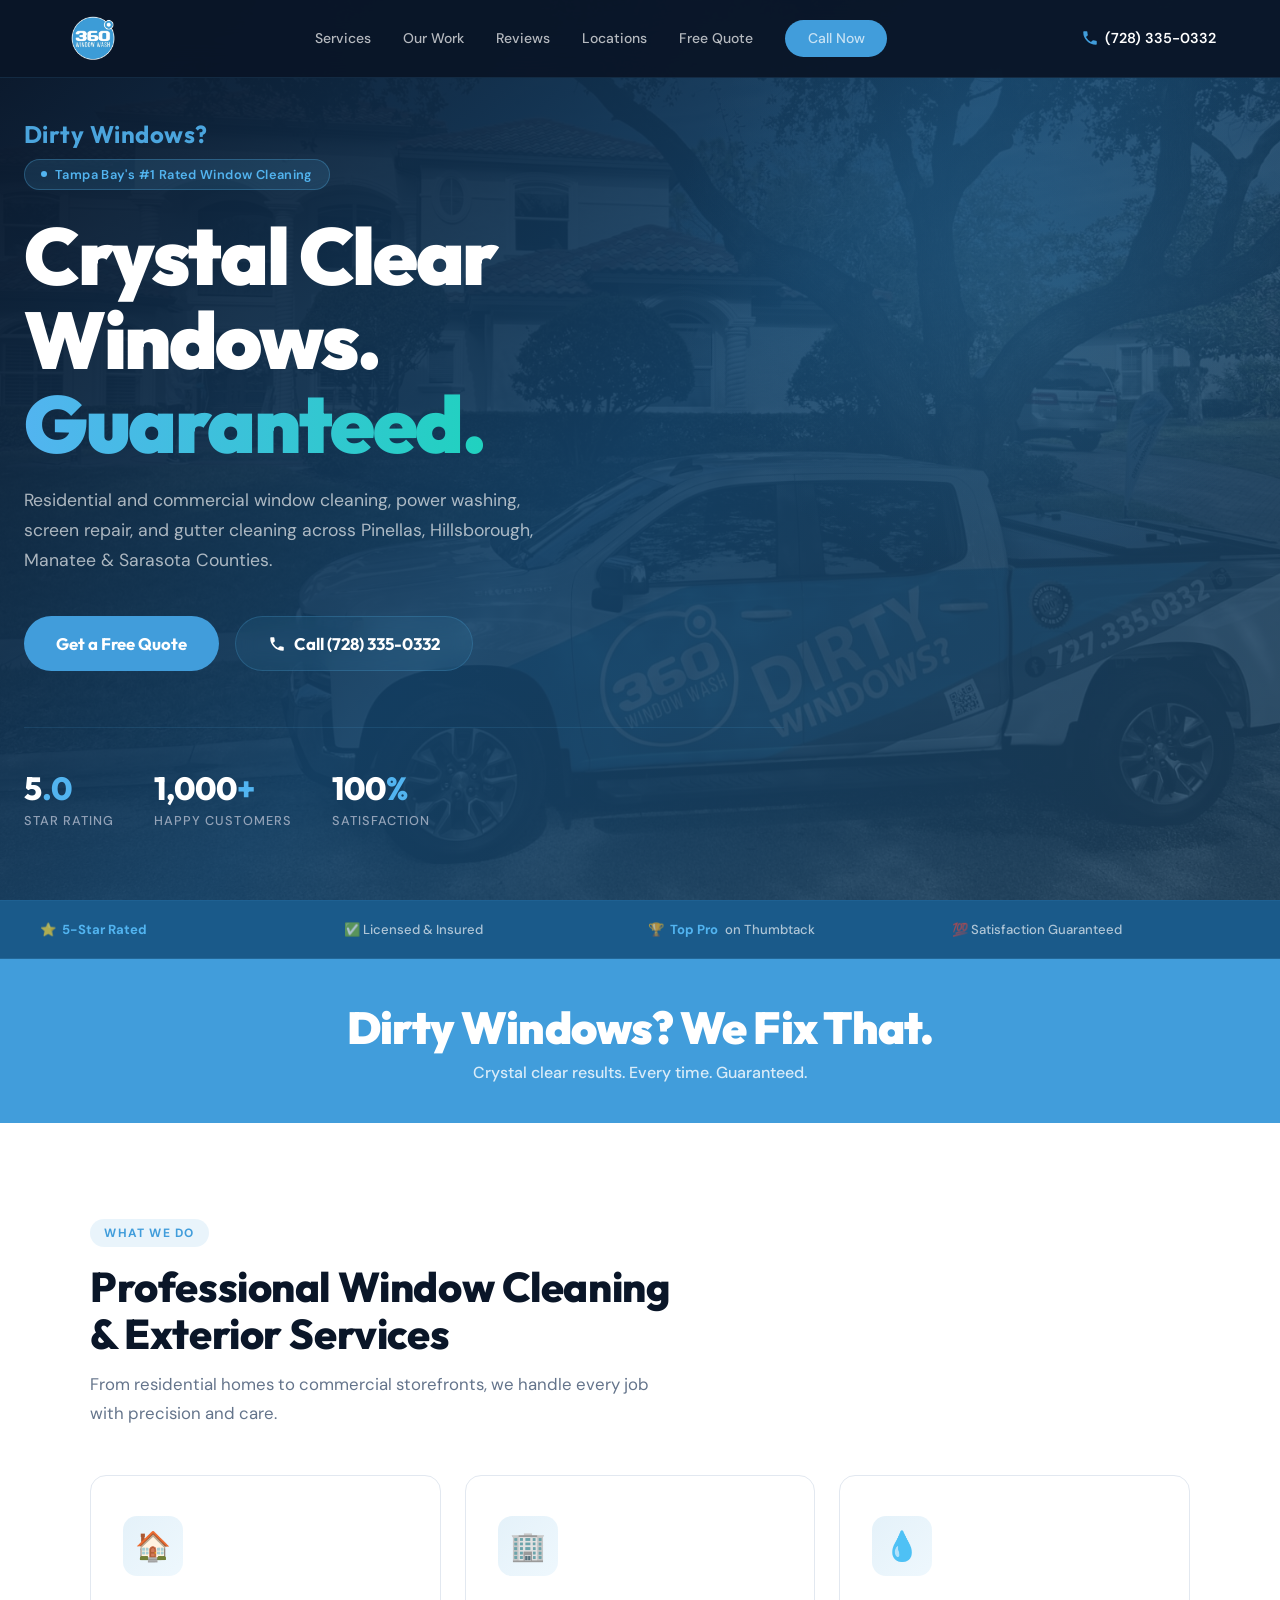
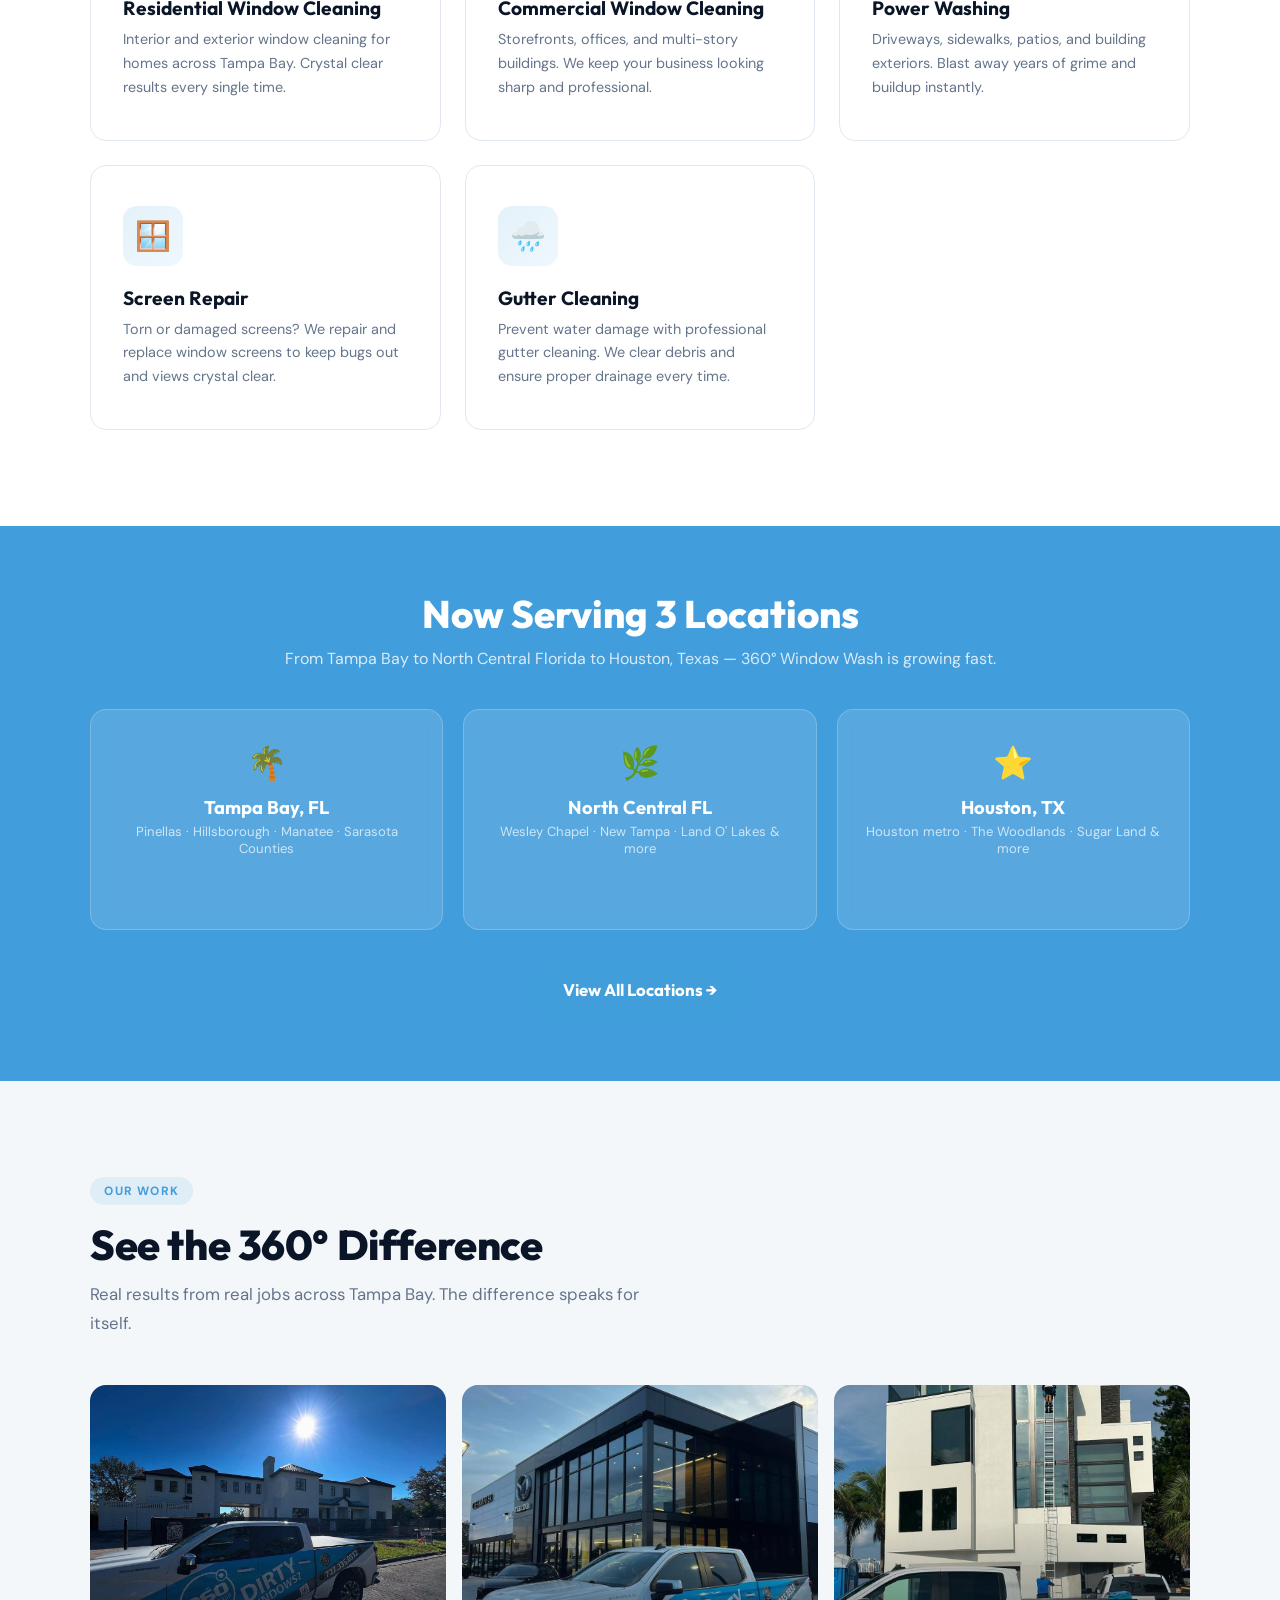
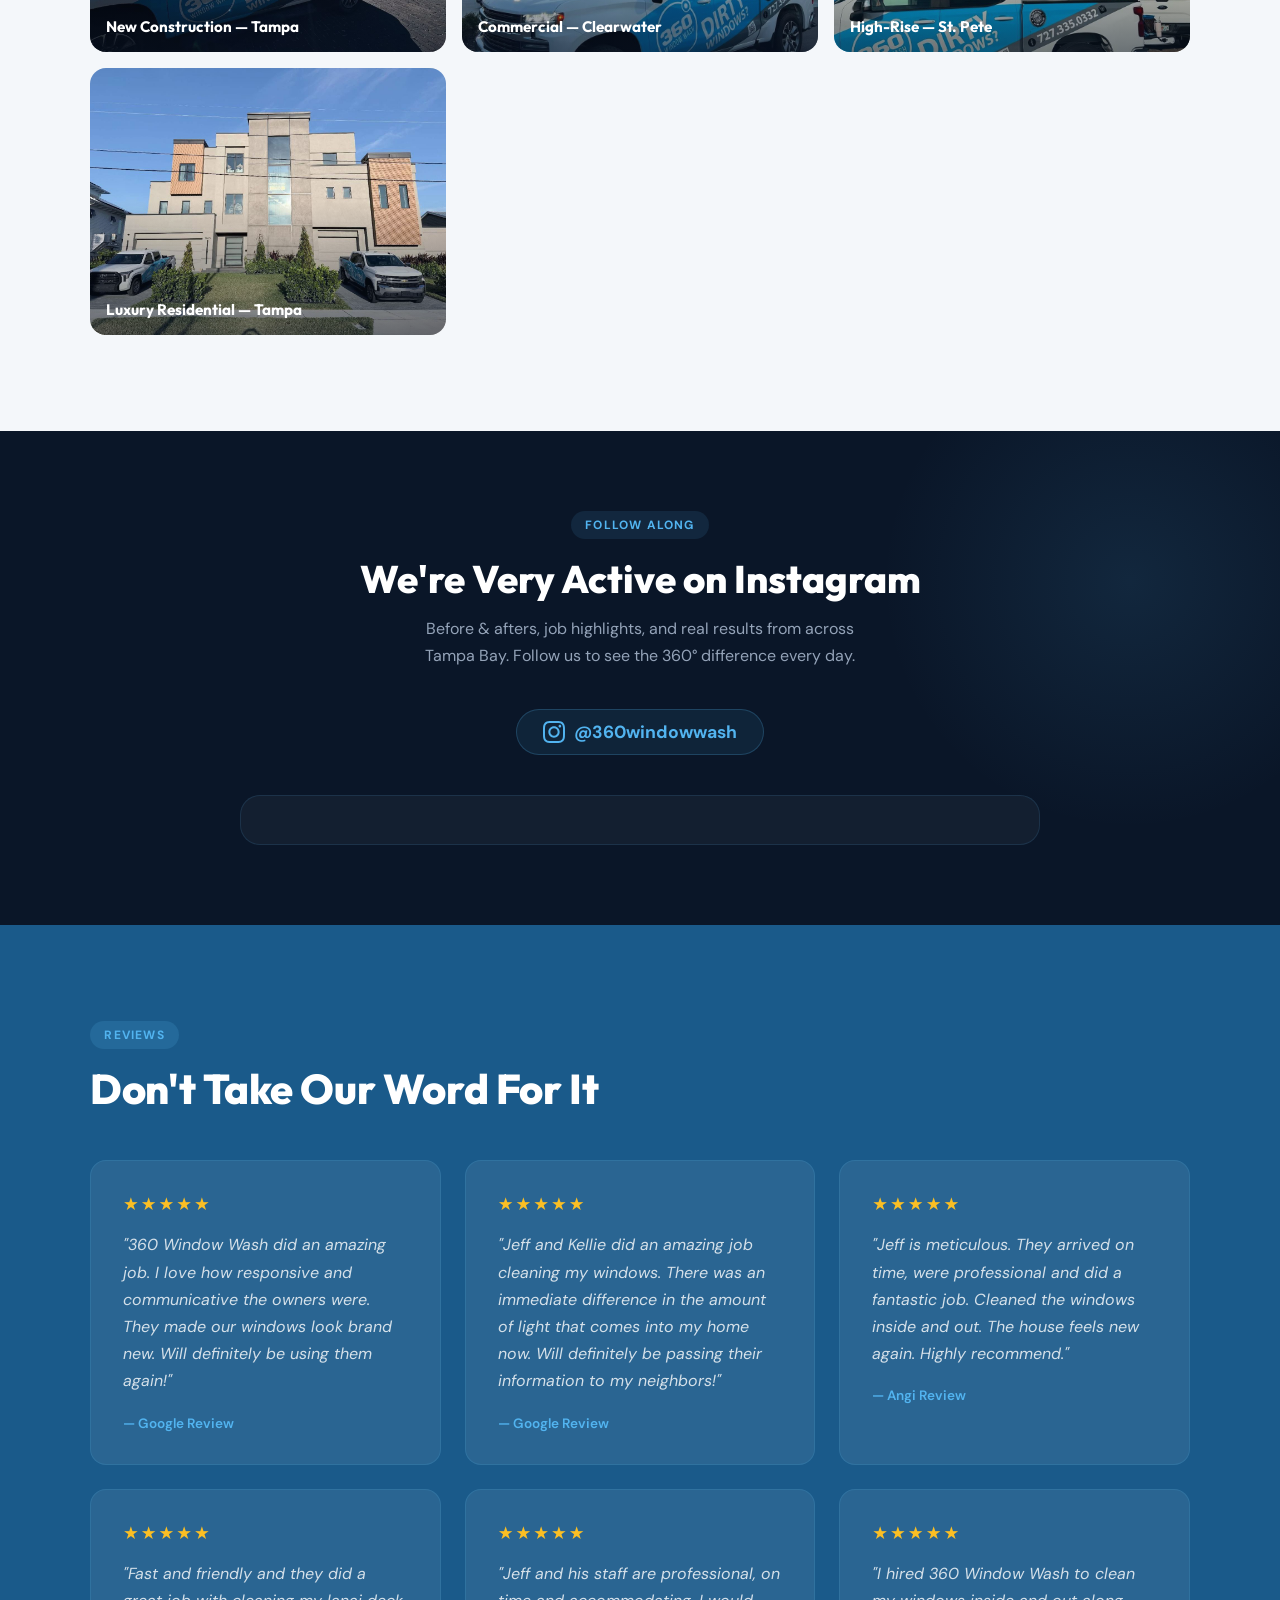
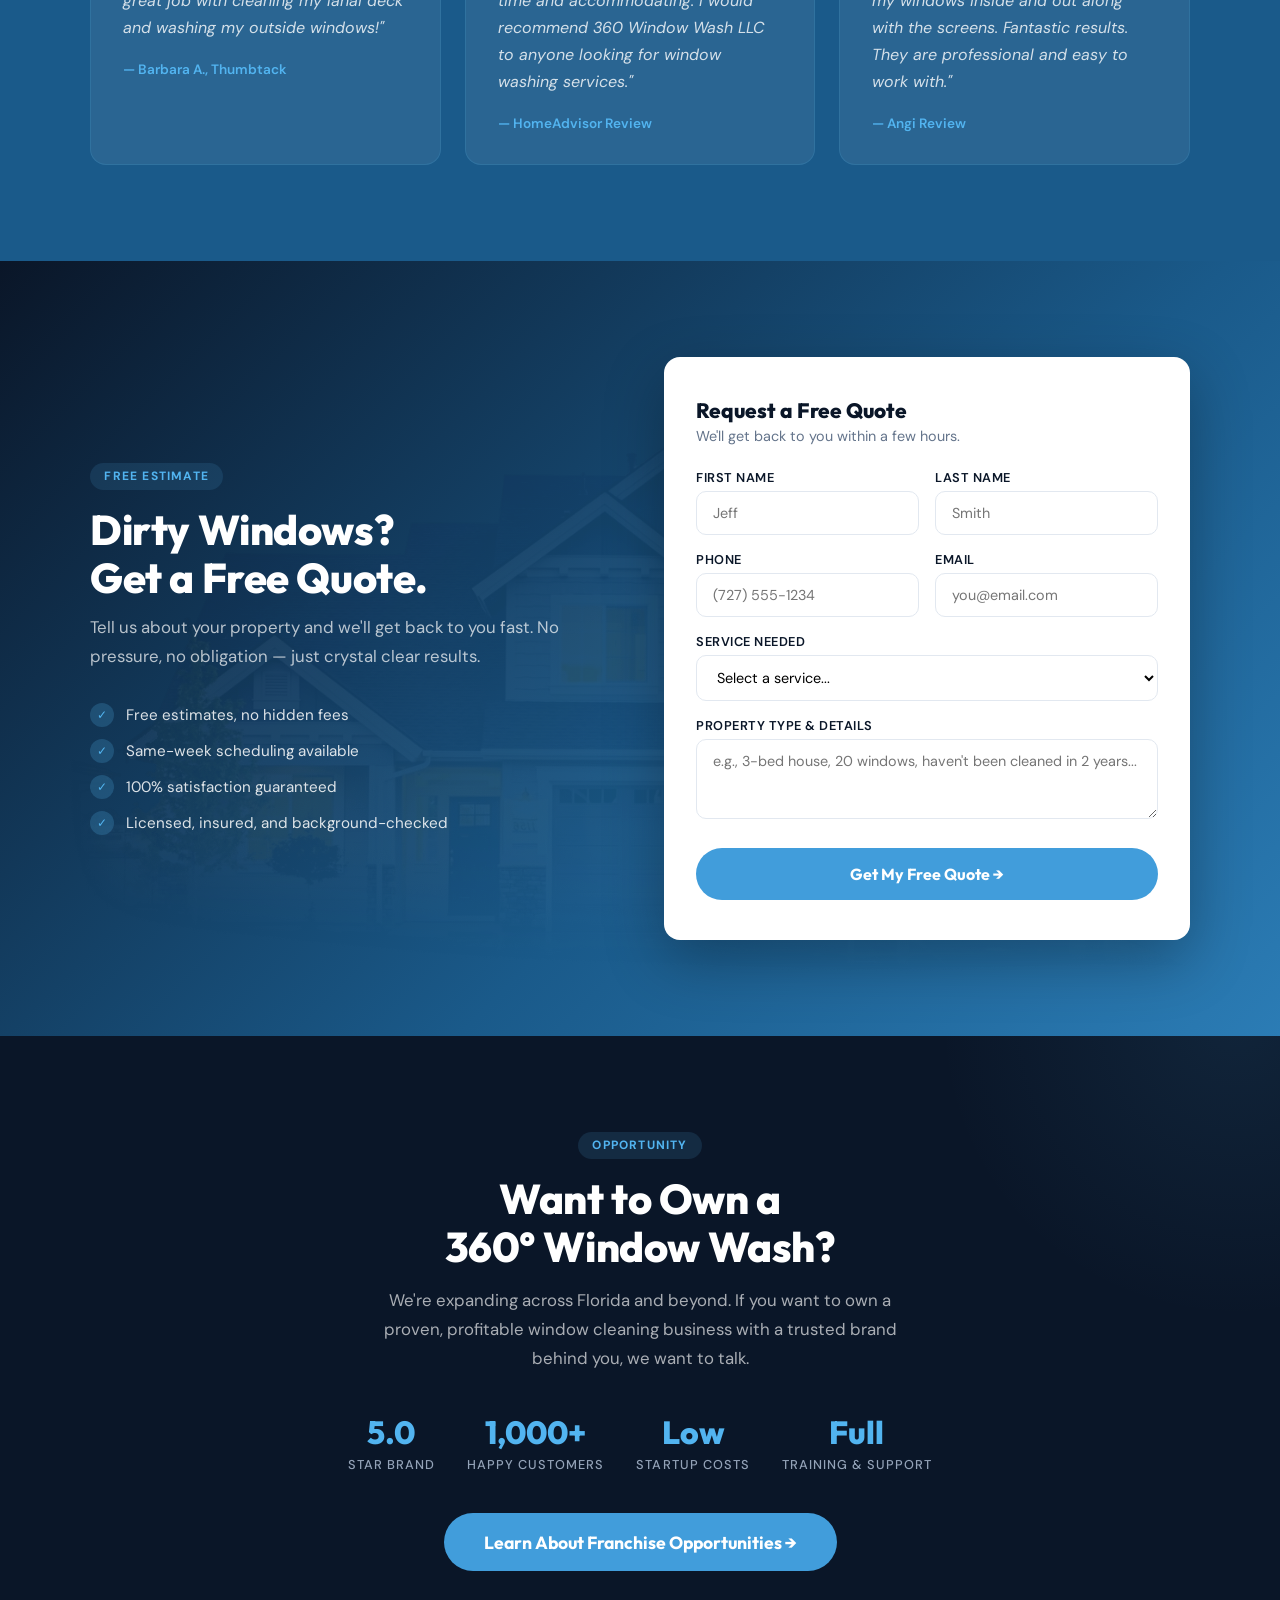
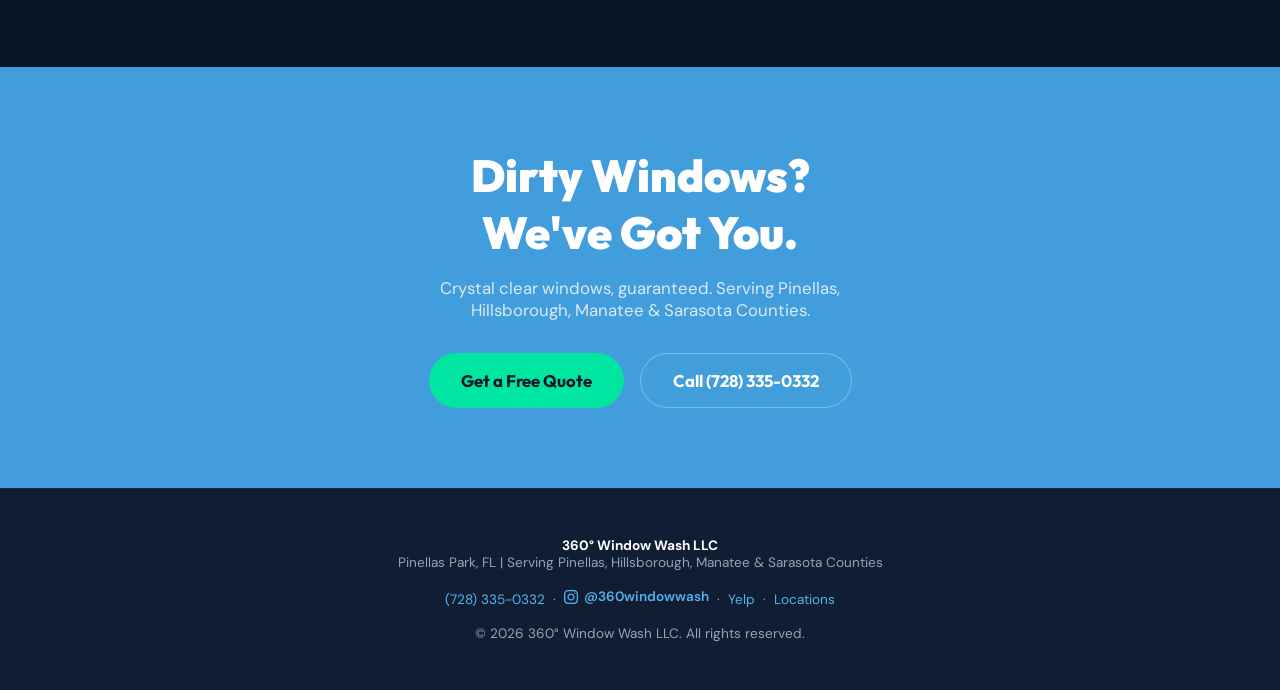
==== commit 6b7efe0d: "Update to 1,000+ happy customers across all pages" ====
--- a/index.html
+++ b/index.html
@@ -285,7 +285,7 @@
     </div>
     <div class="hero-stats">
       <div><div class="stat-num">5<span>.0</span></div><div class="stat-label">Star Rating</div></div>
-      <div><div class="stat-num">500<span>+</span></div><div class="stat-label">Happy Customers</div></div>
+      <div><div class="stat-num">1,000<span>+</span></div><div class="stat-label">Happy Customers</div></div>
       <div><div class="stat-num">100<span>%</span></div><div class="stat-label">Satisfaction</div></div>
     </div>
   </div>
@@ -517,7 +517,7 @@
     <p style="color:rgba(255,255,255,.65);max-width:560px;margin:1rem auto 2.5rem;font-size:1.05rem;line-height:1.7">We're expanding across Florida and beyond. If you want to own a proven, profitable window cleaning business with a trusted brand behind you, we want to talk.</p>
     <div style="display:flex;flex-wrap:wrap;gap:2rem;justify-content:center;margin-bottom:2.5rem">
       <div class="franchise-stat"><div class="stat-num" style="color:var(--blue-bright)">5.0</div><div class="stat-label">Star Brand</div></div>
-      <div class="franchise-stat"><div class="stat-num" style="color:var(--blue-bright)">500+</div><div class="stat-label">Happy Customers</div></div>
+      <div class="franchise-stat"><div class="stat-num" style="color:var(--blue-bright)">1,000+</div><div class="stat-label">Happy Customers</div></div>
       <div class="franchise-stat"><div class="stat-num" style="color:var(--blue-bright)">Low</div><div class="stat-label">Startup Costs</div></div>
       <div class="franchise-stat"><div class="stat-num" style="color:var(--blue-bright)">Full</div><div class="stat-label">Training &amp; Support</div></div>
     </div>
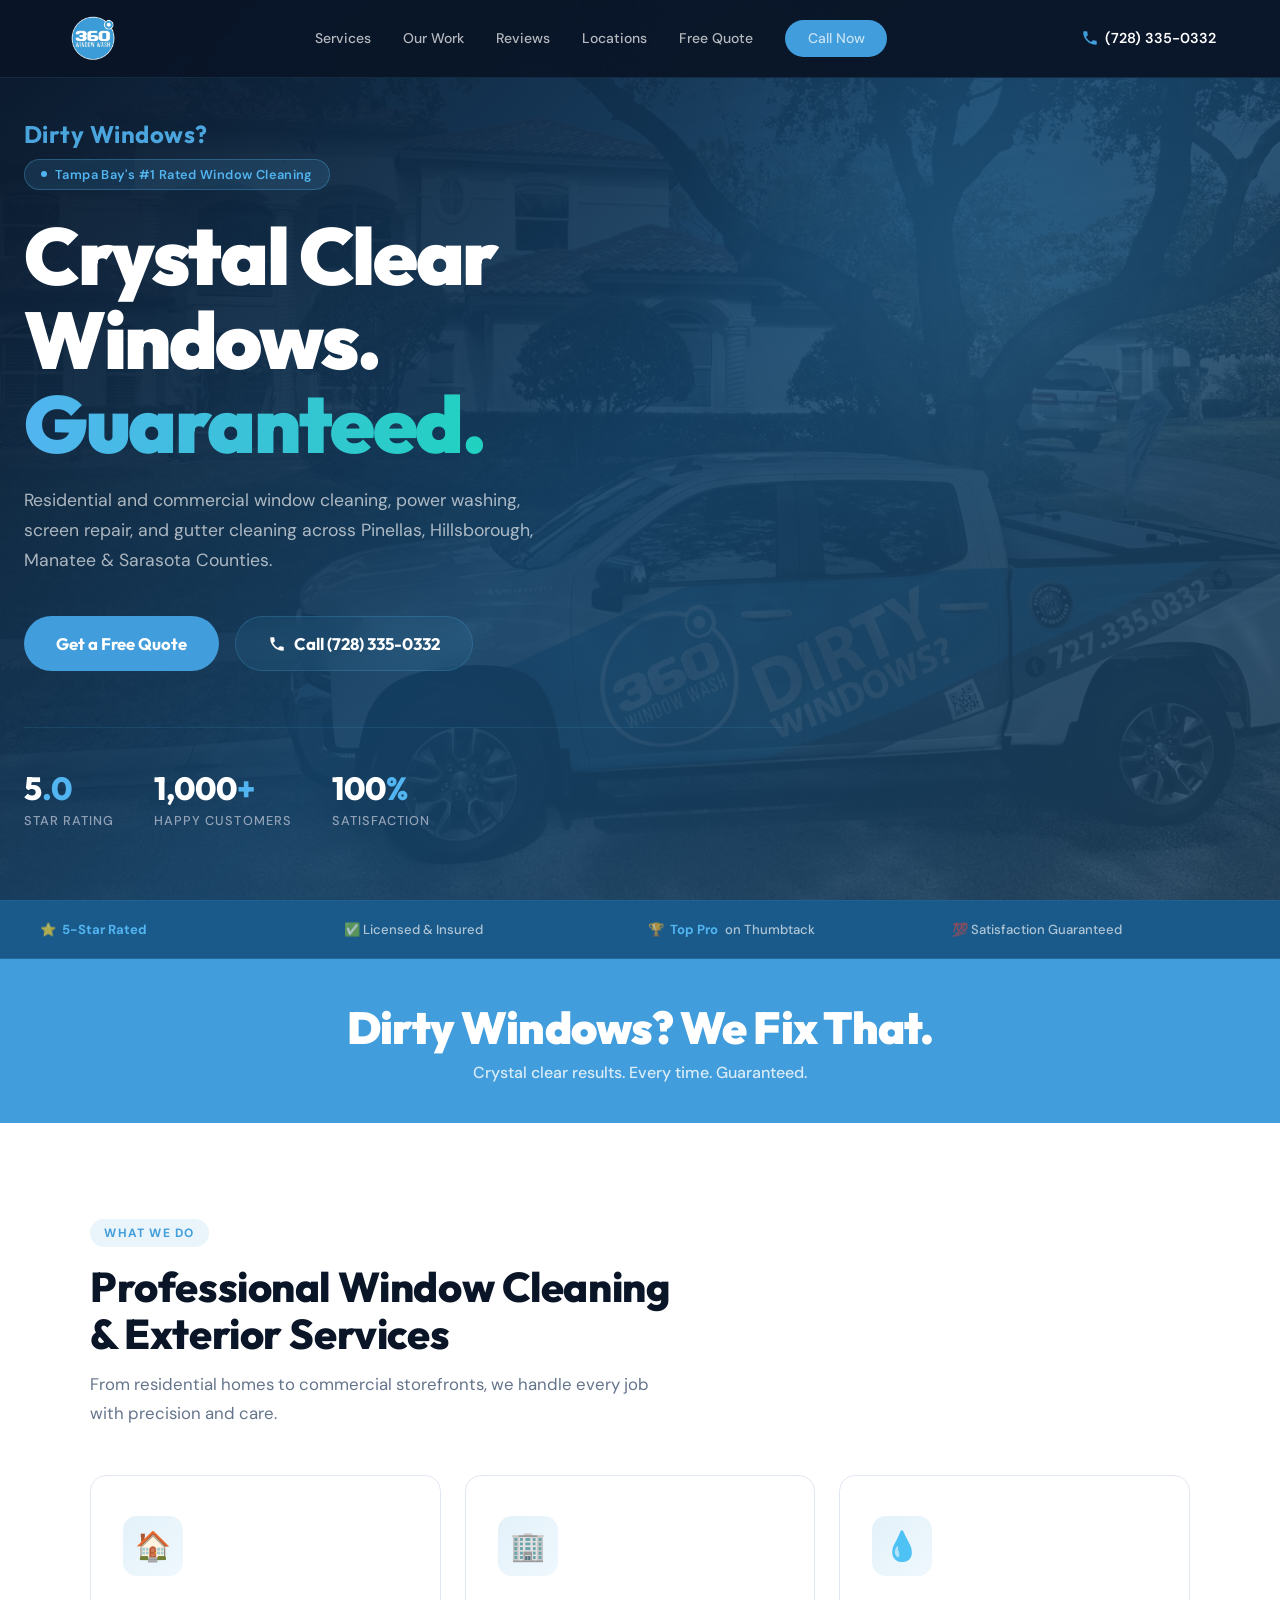
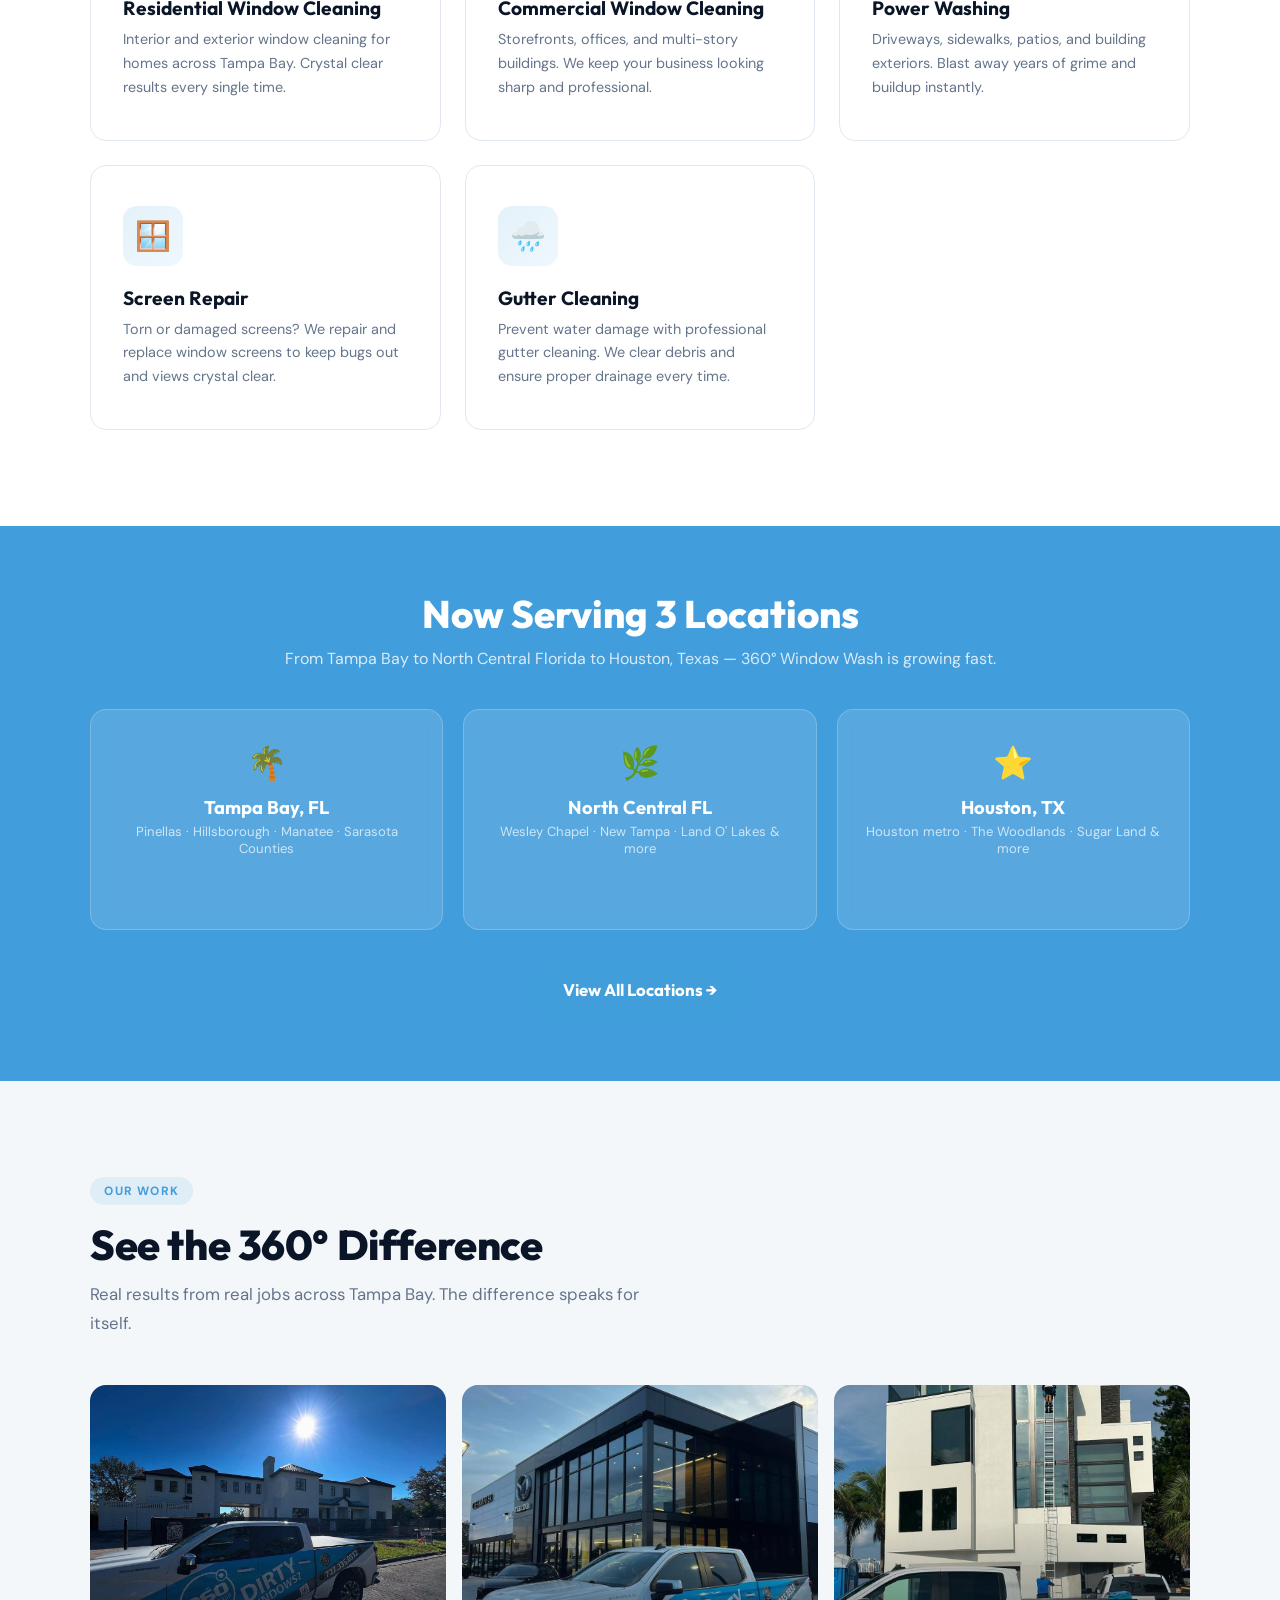
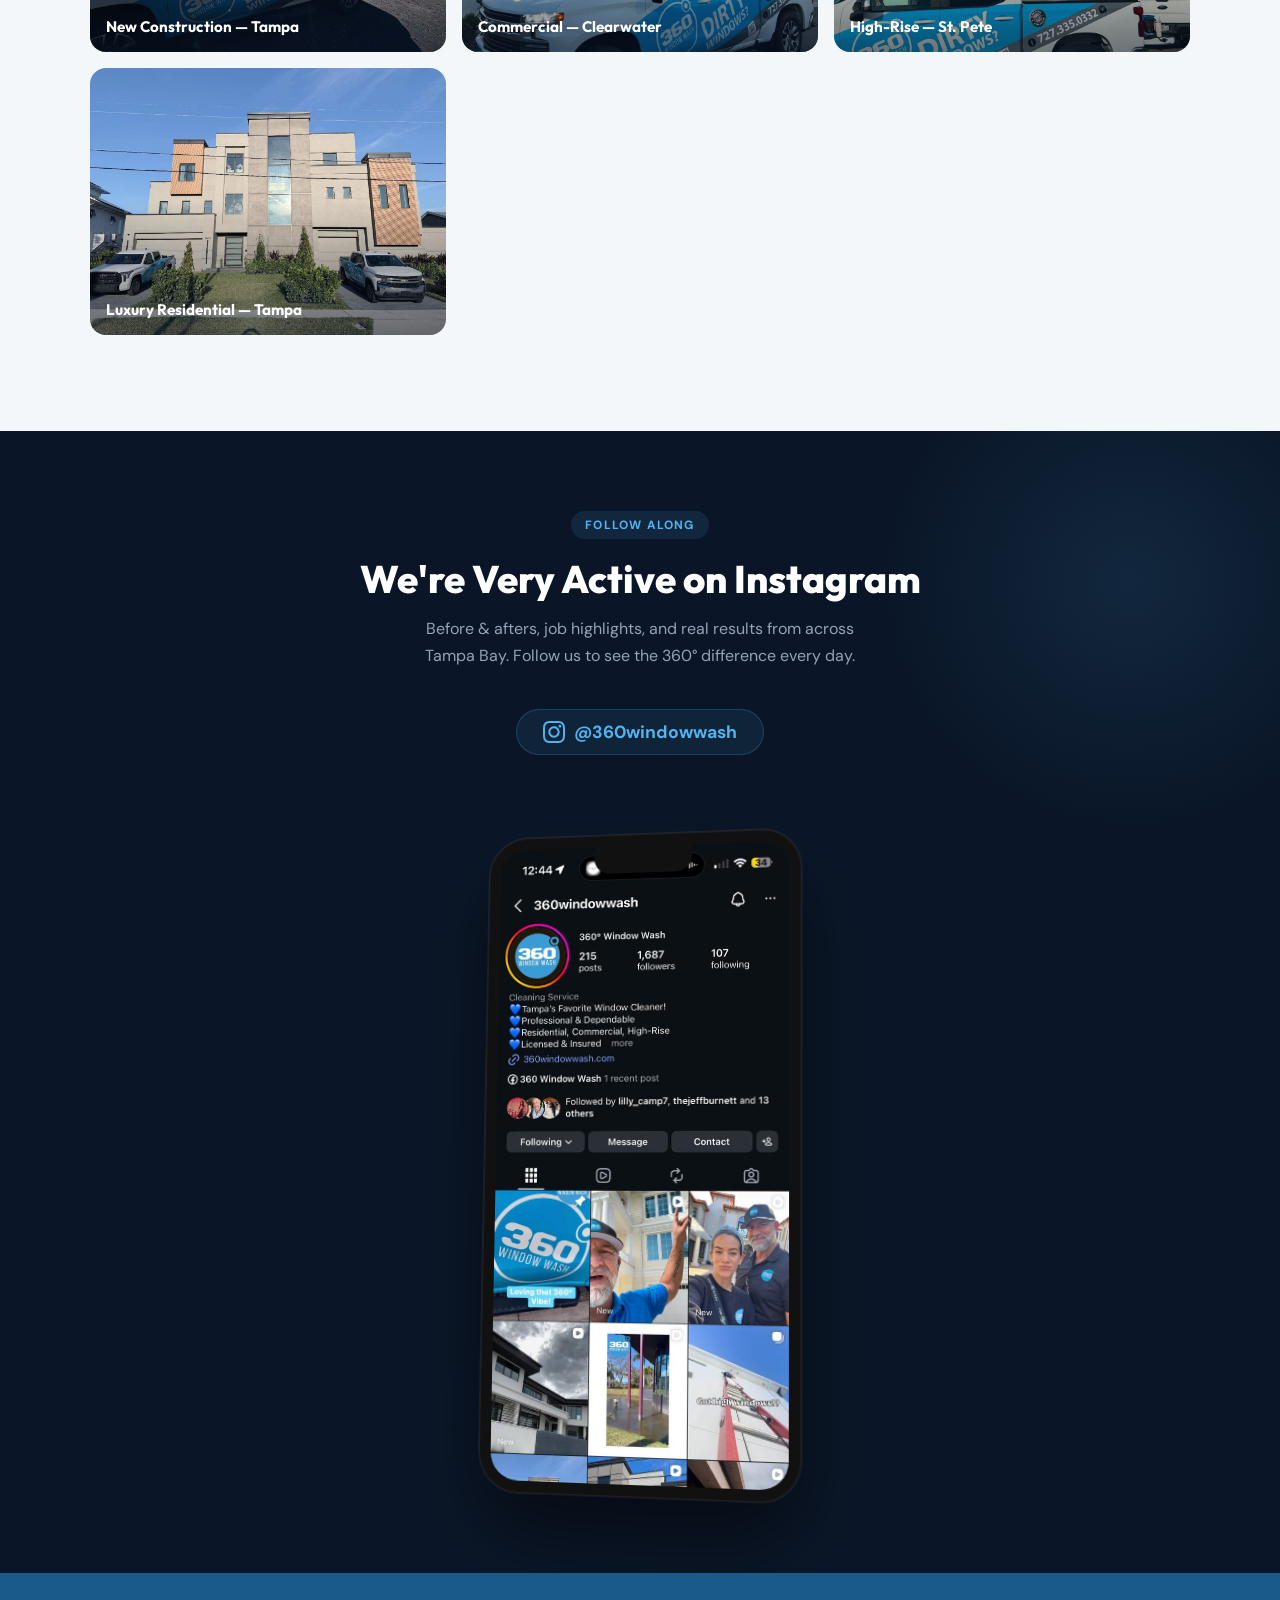
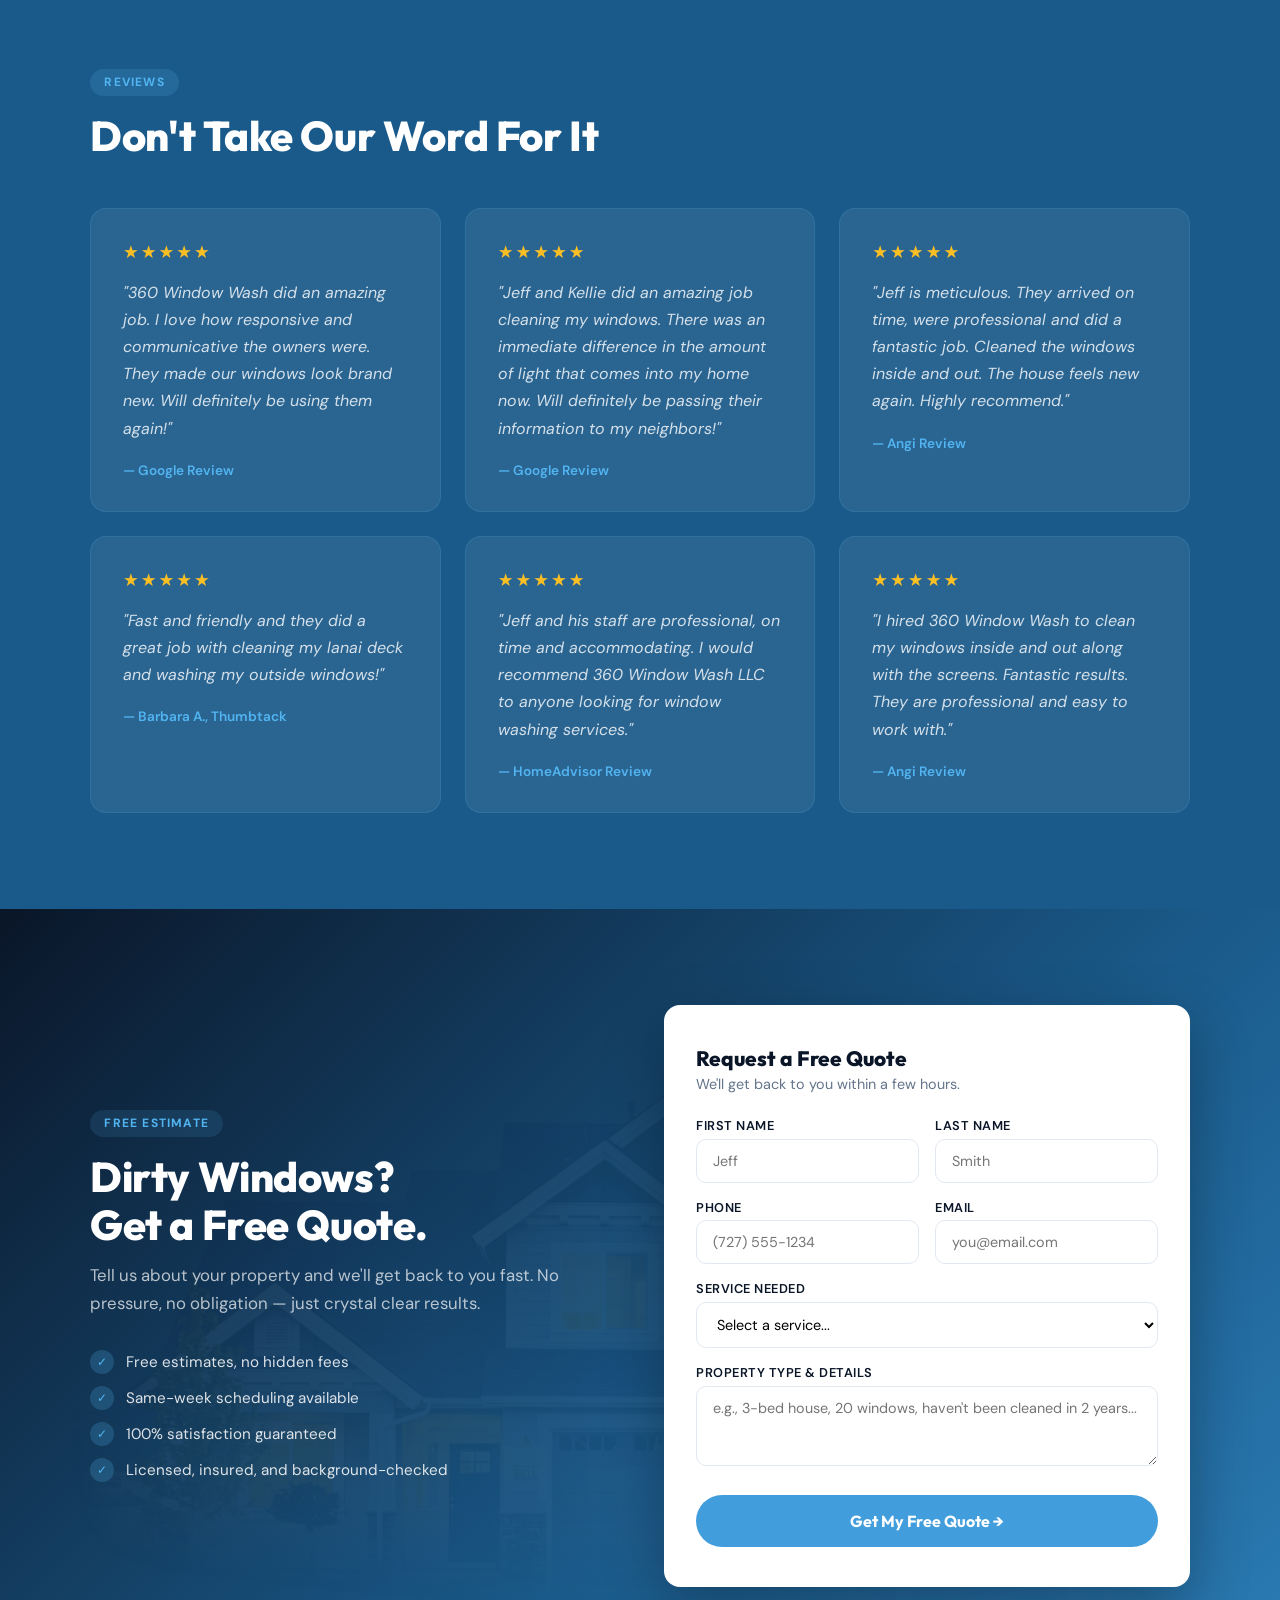
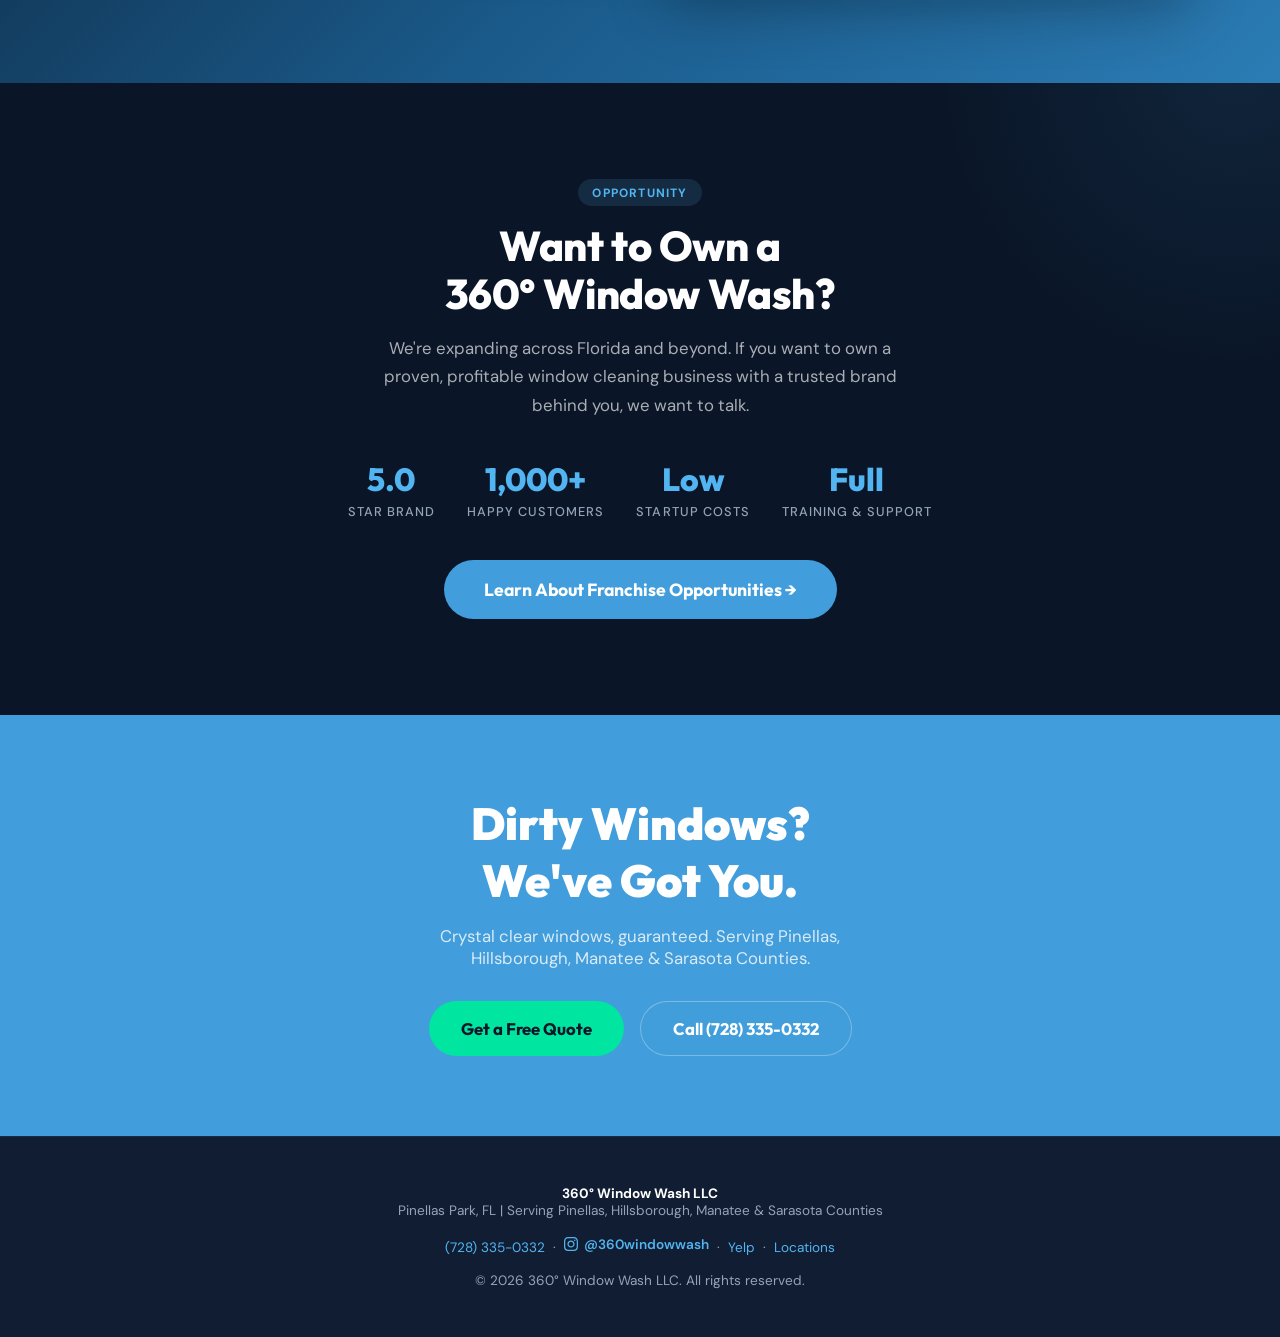
==== commit d0364e45: "Replace Elfsight with 3D phone mockup showing Instagram screenshot" ====
--- a/index.html
+++ b/index.html
@@ -154,6 +154,12 @@
 .instagram-inner .section-tag{color:var(--blue-bright);background:rgba(75,163,216,.12)}
 .instagram-inner h2{color:var(--white);font-size:clamp(1.8rem,4vw,2.4rem);font-weight:800;margin-bottom:.75rem}
 .instagram-inner p{color:var(--gray-400);max-width:480px;margin:0 auto 2.5rem;font-size:1rem;line-height:1.7}
+.phone-mockup-link{display:block;text-decoration:none;max-width:320px;margin:2rem auto 0;perspective:1200px}
+.phone-mockup{transform:rotateY(-8deg) rotateX(4deg);transition:transform .5s cubic-bezier(.25,.46,.45,.94);transform-style:preserve-3d}
+.phone-mockup-link:hover .phone-mockup{transform:rotateY(0deg) rotateX(0deg)}
+.phone-frame{position:relative;background:#111;border-radius:40px;padding:12px;box-shadow:0 40px 80px rgba(0,0,0,.5),0 0 0 1px rgba(255,255,255,.08),inset 0 0 0 1px rgba(255,255,255,.06);overflow:hidden}
+.phone-notch{position:absolute;top:12px;left:50%;transform:translateX(-50%);width:100px;height:28px;background:#111;border-radius:0 0 16px 16px;z-index:2}
+.phone-screen{width:100%;display:block;border-radius:28px;aspect-ratio:9/19.5;object-fit:cover;object-position:top}
 .insta-handle{display:inline-flex;align-items:center;gap:.6rem;background:rgba(75,163,216,.1);border:1px solid rgba(75,163,216,.25);color:var(--blue-bright);font-weight:700;font-size:1.1rem;padding:.7rem 1.6rem;border-radius:50px;margin-bottom:2.5rem;transition:all .25s}
 .insta-handle:hover{background:rgba(75,163,216,.2);transform:translateY(-2px)}
 .insta-handle svg{width:22px;height:22px;fill:currentColor}
@@ -406,11 +412,15 @@
       <svg viewBox="0 0 24 24" xmlns="http://www.w3.org/2000/svg"><path d="M12 2.163c3.204 0 3.584.012 4.85.07 3.252.148 4.771 1.691 4.919 4.919.058 1.265.069 1.645.069 4.849 0 3.205-.012 3.584-.069 4.849-.149 3.225-1.664 4.771-4.919 4.919-1.266.058-1.644.07-4.85.07-3.204 0-3.584-.012-4.849-.07-3.26-.149-4.771-1.699-4.919-4.92-.058-1.265-.07-1.644-.07-4.849 0-3.204.013-3.583.07-4.849.149-3.227 1.664-4.771 4.919-4.919 1.266-.057 1.645-.069 4.849-.069zm0-2.163c-3.259 0-3.667.014-4.947.072-4.358.2-6.78 2.618-6.98 6.98-.059 1.281-.073 1.689-.073 4.948 0 3.259.014 3.668.072 4.948.2 4.358 2.618 6.78 6.98 6.98 1.281.058 1.689.072 4.948.072 3.259 0 3.668-.014 4.948-.072 4.354-.2 6.782-2.618 6.979-6.98.059-1.28.073-1.689.073-4.948 0-3.259-.014-3.667-.072-4.947-.196-4.354-2.617-6.78-6.979-6.98-1.281-.059-1.69-.073-4.949-.073zm0 5.838c-3.403 0-6.162 2.759-6.162 6.162s2.759 6.163 6.162 6.163 6.162-2.759 6.162-6.163c0-3.403-2.759-6.162-6.162-6.162zm0 10.162c-2.209 0-4-1.79-4-4 0-2.209 1.791-4 4-4s4 1.791 4 4c0 2.21-1.791 4-4 4zm6.406-11.845c-.796 0-1.441.645-1.441 1.44s.645 1.44 1.441 1.44c.795 0 1.439-.645 1.439-1.44s-.644-1.44-1.439-1.44z"/></svg>
       @360windowwash
     </a>
-    <!-- Elfsight Instagram Feed -->
-    <script src="https://elfsightcdn.com/platform.js" async></script>
-    <div style="background:rgba(255,255,255,.04);border:1px solid rgba(75,163,216,.15);border-radius:20px;overflow:hidden;padding:1.5rem;max-width:800px;margin:0 auto">
-      <div class="elfsight-app-da7daad9-8a54-47bd-8a99-8b857fe844bc" data-elfsight-app-lazy></div>
-    </div>
+    <!-- 3D Phone Mockup -->
+    <a href="https://www.instagram.com/360windowwash" target="_blank" rel="noopener" class="phone-mockup-link">
+      <div class="phone-mockup">
+        <div class="phone-frame">
+          <div class="phone-notch"></div>
+          <img src="/instagram-preview.jpg" alt="@360windowwash Instagram" class="phone-screen">
+        </div>
+      </div>
+    </a>
   </div>
 </section>
 
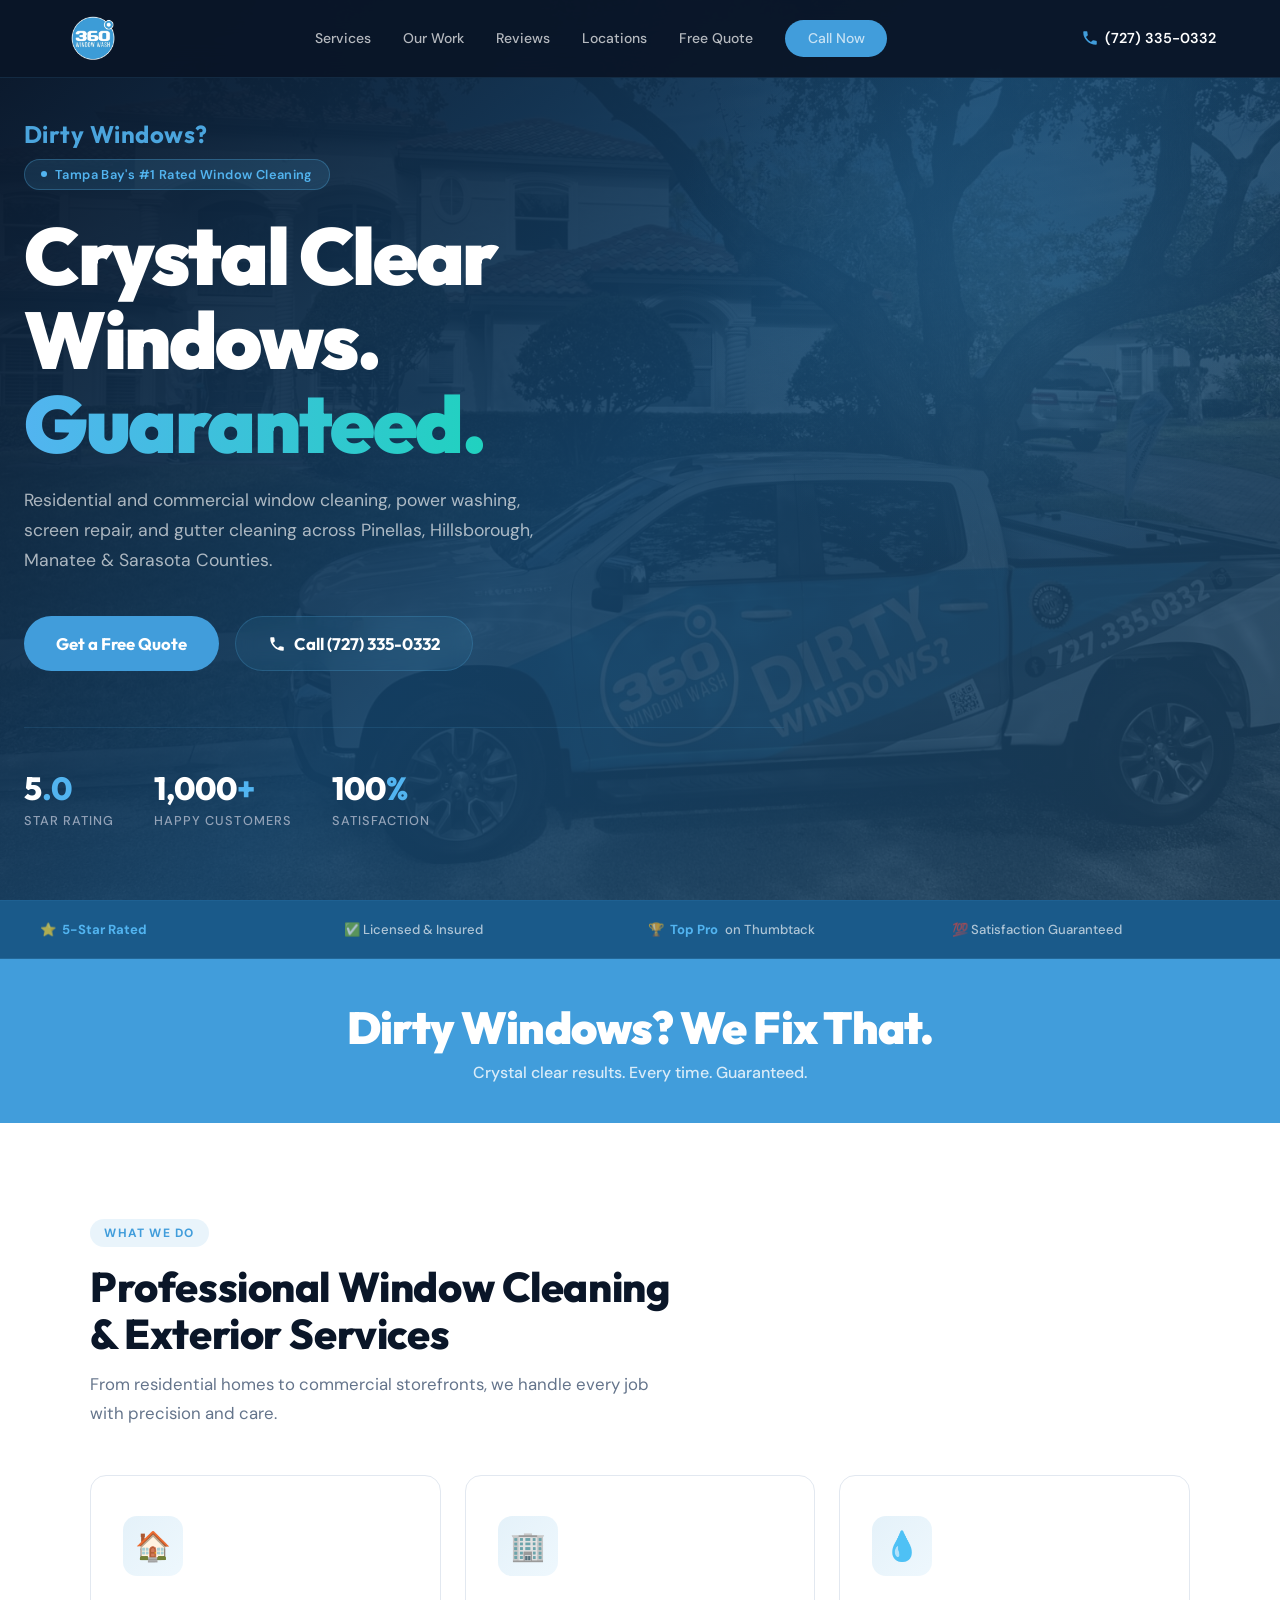
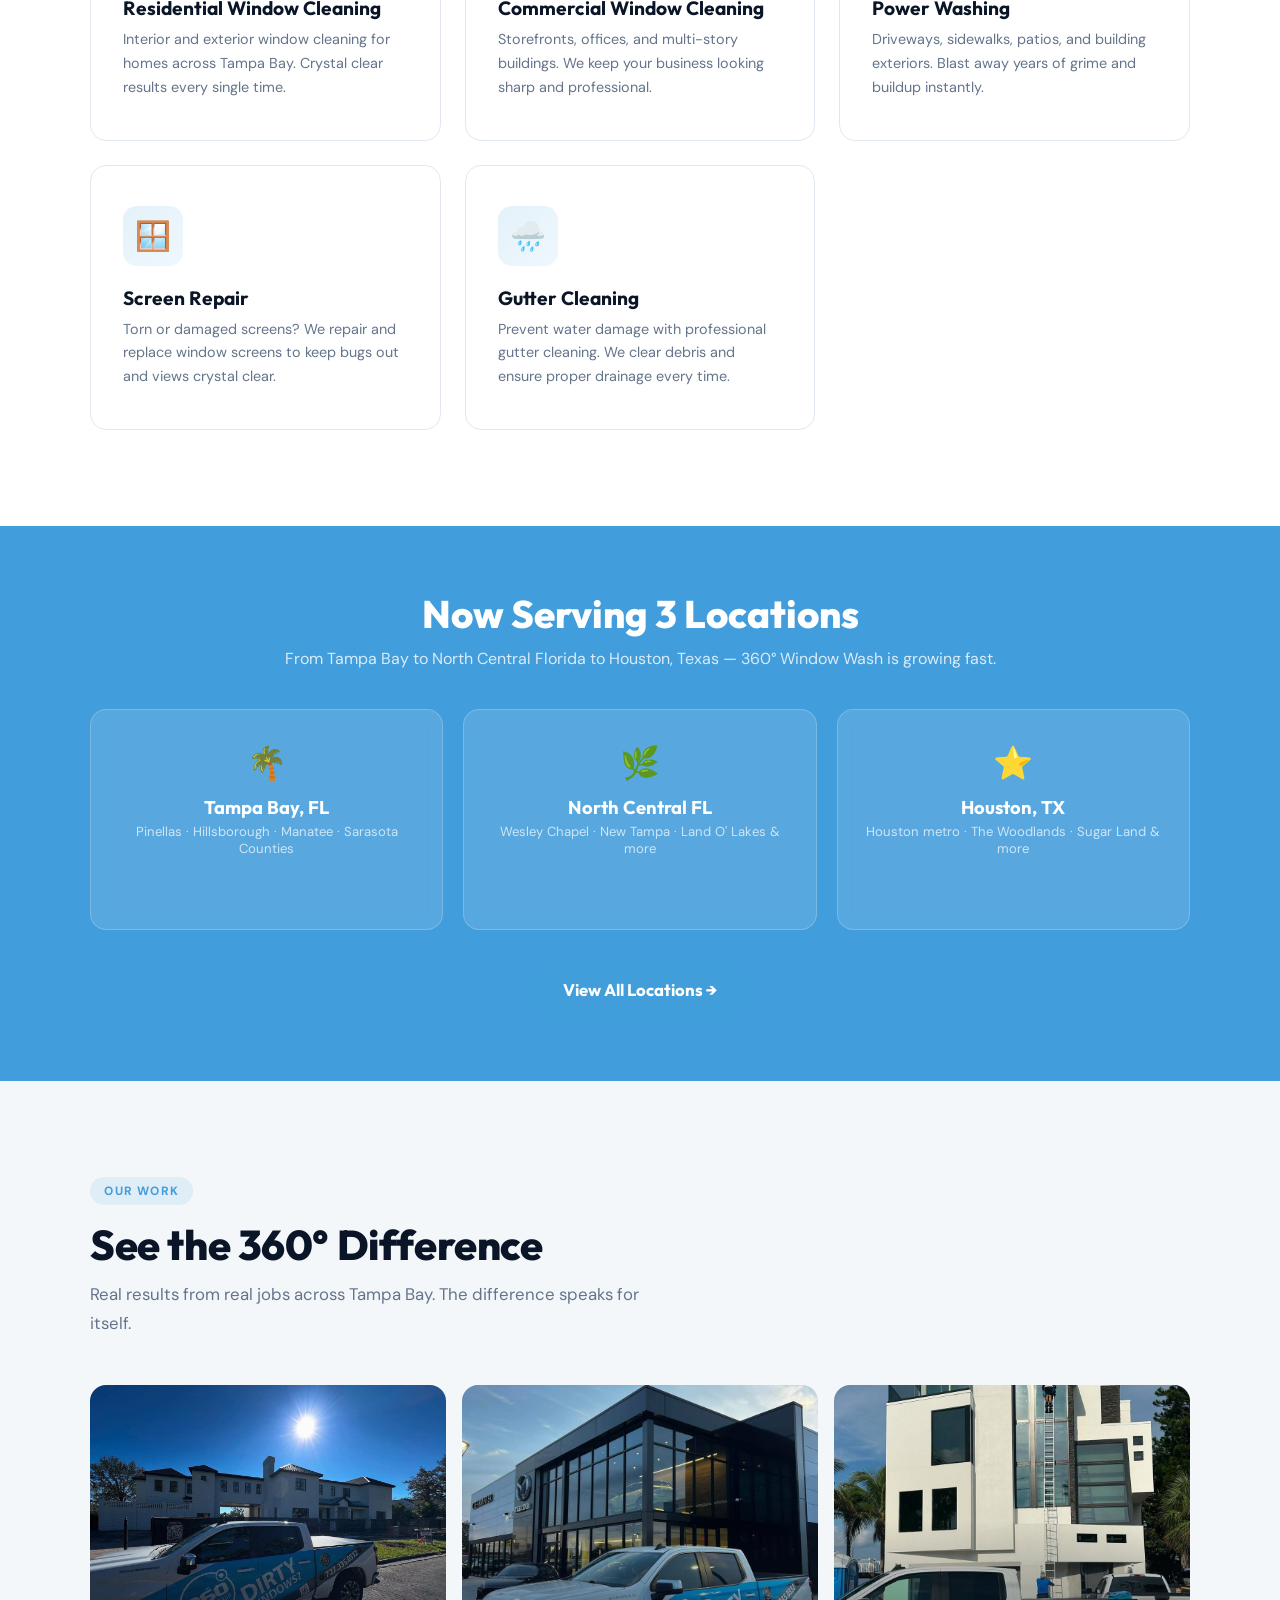
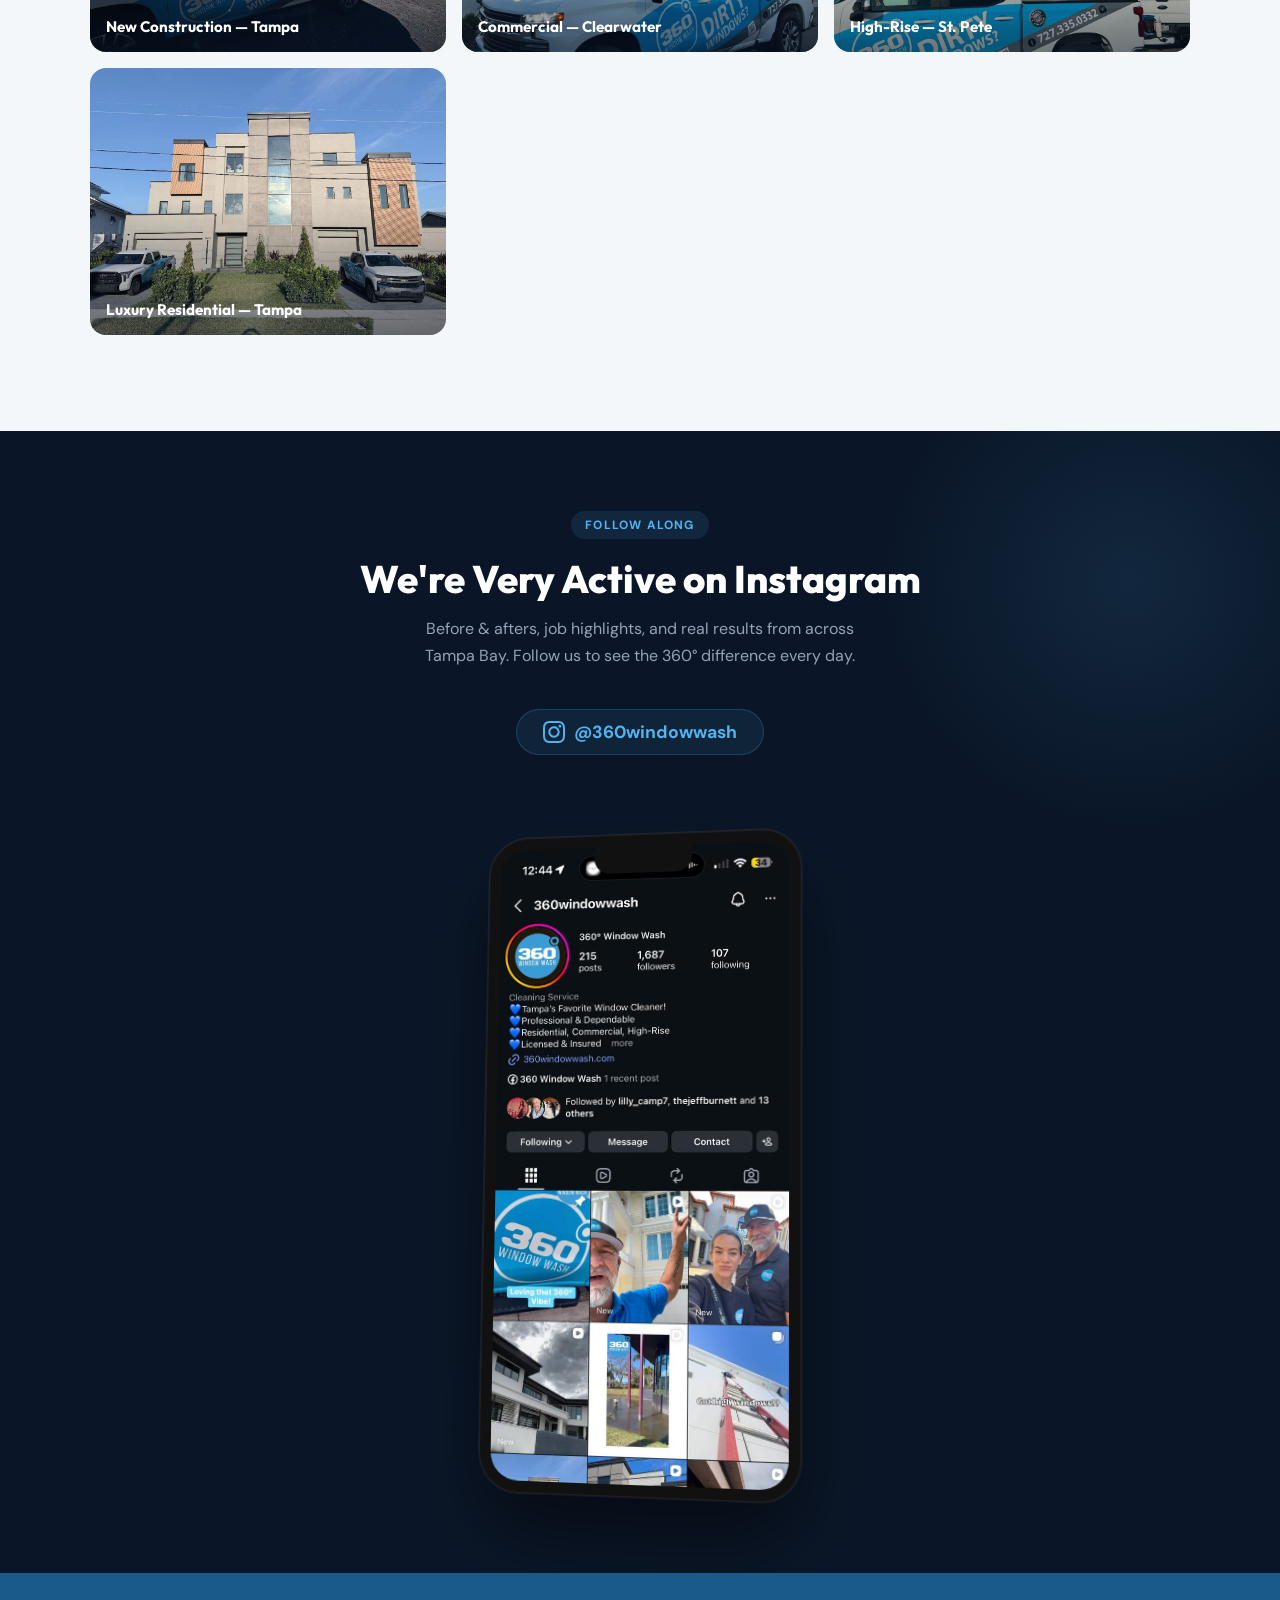
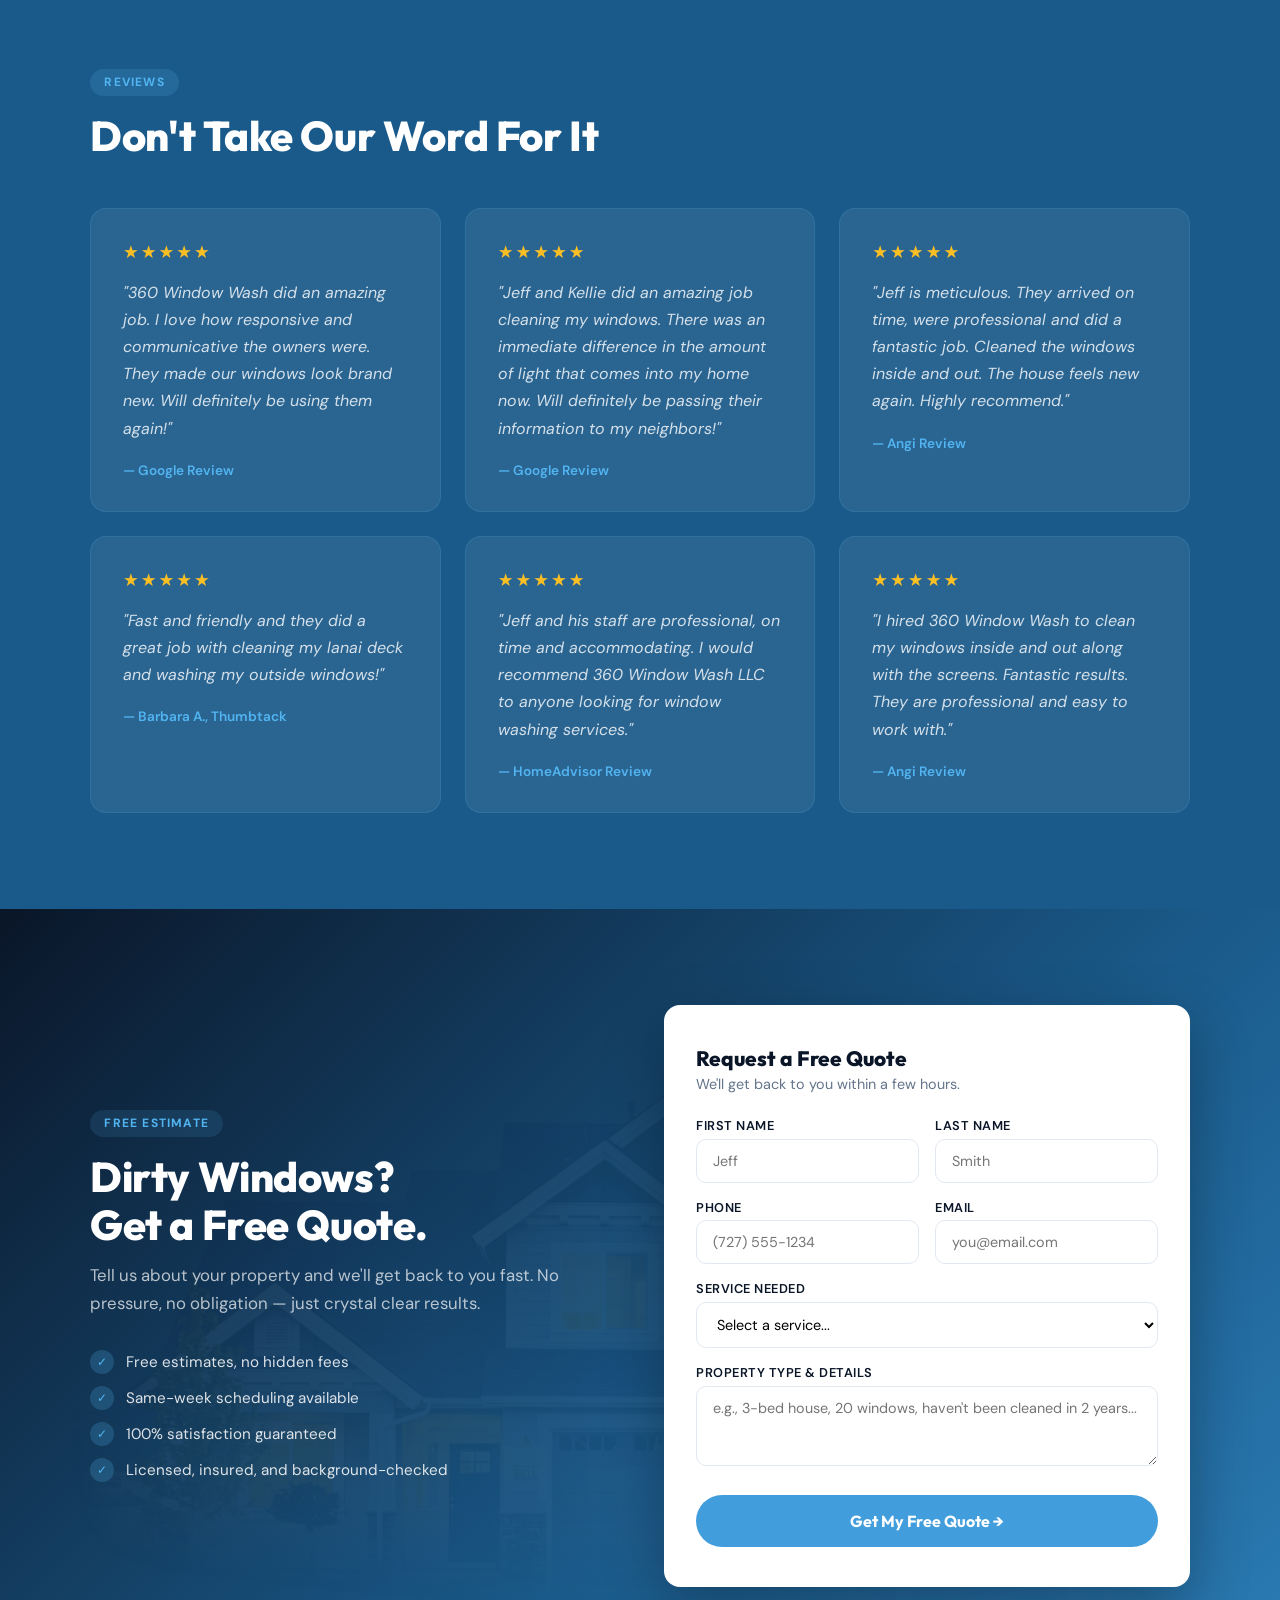
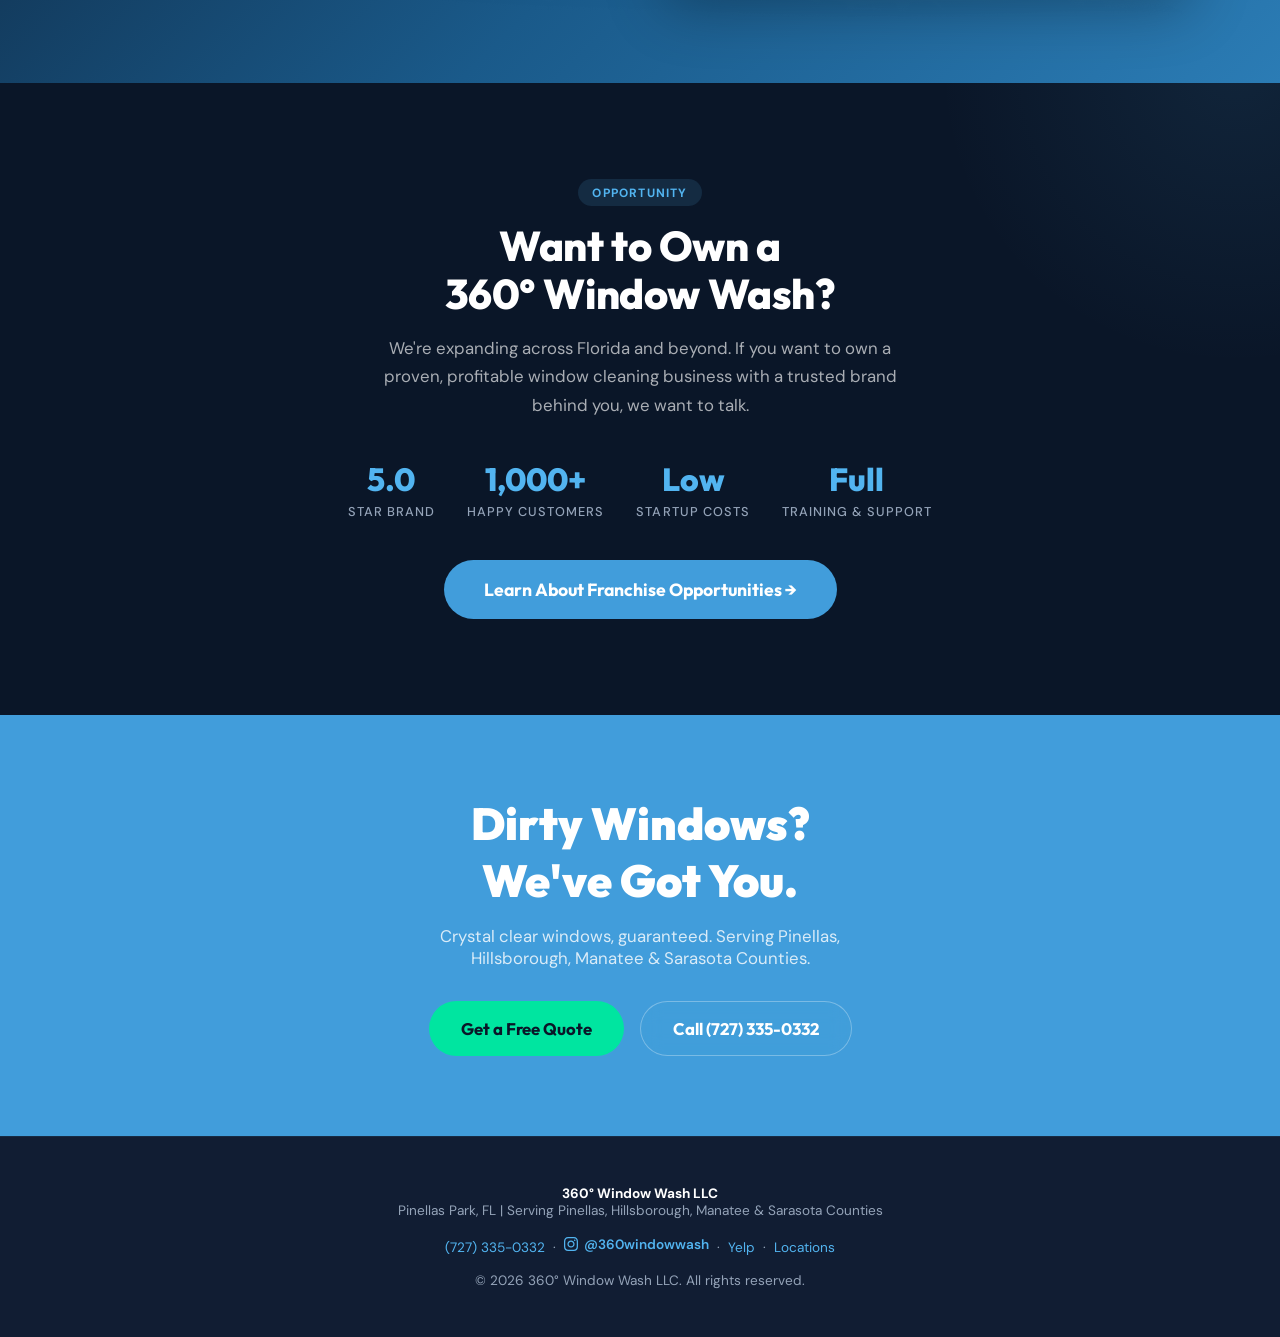
==== commit fb965ae8: "Fix phone number typo: (728) → (727) 335-0332" ====
--- a/index.html
+++ b/index.html
@@ -248,12 +248,12 @@
       <a href="#reviews">Reviews</a>
       <a href="locations.html">Locations</a>
       <a href="#quote">Free Quote</a>
-      <a href="tel:+17283350332" class="nav-cta">Call Now</a>
+      <a href="tel:+17273350332" class="nav-cta">Call Now</a>
     </div>
     <div style="display:flex;align-items:center;gap:.75rem">
-      <a href="tel:+17283350332" class="nav-phone">
+      <a href="tel:+17273350332" class="nav-phone">
         <svg viewBox="0 0 24 24"><path d="M6.62 10.79a15.05 15.05 0 006.59 6.59l2.2-2.2a1 1 0 011.01-.24 11.36 11.36 0 003.58.57 1 1 0 011 1V20a1 1 0 01-1 1A17 17 0 013 4a1 1 0 011-1h3.5a1 1 0 011 1 11.36 11.36 0 00.57 3.58 1 1 0 01-.25 1.01l-2.2 2.2z"/></svg>
-        (728) 335-0332
+        (727) 335-0332
       </a>
       <button class="nav-hamburger" id="hamburger" aria-label="Menu">
         <span></span><span></span><span></span>
@@ -269,7 +269,7 @@
   <a href="#reviews" onclick="closeMobile()">Reviews</a>
   <a href="locations.html">📍 Locations</a>
   <a href="#quote" onclick="closeMobile()">Free Quote</a>
-  <a href="tel:+17283350332" class="mobile-cta">Call (728) 335-0332</a>
+  <a href="tel:+17273350332" class="mobile-cta">Call (727) 335-0332</a>
 </div>
 
 <!-- HERO -->
@@ -284,9 +284,9 @@
     <p>Residential and commercial window cleaning, power washing, screen repair, and gutter cleaning across Pinellas, Hillsborough, Manatee & Sarasota Counties.</p>
     <div class="hero-btns">
       <a href="#quote" class="btn btn-blue">Get a Free Quote</a>
-      <a href="tel:+17283350332" class="btn btn-glass">
+      <a href="tel:+17273350332" class="btn btn-glass">
         <svg width="18" height="18" viewBox="0 0 24 24" fill="currentColor"><path d="M6.62 10.79a15.05 15.05 0 006.59 6.59l2.2-2.2a1 1 0 011.01-.24 11.36 11.36 0 003.58.57 1 1 0 011 1V20a1 1 0 01-1 1A17 17 0 013 4a1 1 0 011-1h3.5a1 1 0 011 1 11.36 11.36 0 00.57 3.58 1 1 0 01-.25 1.01l-2.2 2.2z"/></svg>
-        Call (728) 335-0332
+        Call (727) 335-0332
       </a>
     </div>
     <div class="hero-stats">
@@ -541,7 +541,7 @@
   <p>Crystal clear windows, guaranteed. Serving Pinellas, Hillsborough, Manatee & Sarasota Counties.</p>
   <div style="display:flex;flex-wrap:wrap;gap:1rem;justify-content:center">
     <a href="#quote" class="btn btn-accent">Get a Free Quote</a>
-    <a href="tel:+17283350332" class="btn btn-glass" style="border-color:rgba(255,255,255,.3)">Call (728) 335-0332</a>
+    <a href="tel:+17273350332" class="btn btn-glass" style="border-color:rgba(255,255,255,.3)">Call (727) 335-0332</a>
   </div>
 </section>
 
@@ -550,7 +550,7 @@
   <div style="max-width:1100px;margin:0 auto">
     <strong>360° Window Wash LLC</strong><br>
     Pinellas Park, FL | Serving Pinellas, Hillsborough, Manatee & Sarasota Counties<br><br>
-    <a href="tel:+17283350332">(728) 335-0332</a>
+    <a href="tel:+17273350332">(727) 335-0332</a>
     &nbsp;·&nbsp;
     <a href="https://www.instagram.com/360windowwash" target="_blank" class="footer-social">
       <svg width="14" height="14" viewBox="0 0 24 24" fill="currentColor"><path d="M12 2.163c3.204 0 3.584.012 4.85.07 3.252.148 4.771 1.691 4.919 4.919.058 1.265.069 1.645.069 4.849 0 3.205-.012 3.584-.069 4.849-.149 3.225-1.664 4.771-4.919 4.919-1.266.058-1.644.07-4.85.07-3.204 0-3.584-.012-4.849-.07-3.26-.149-4.771-1.699-4.919-4.92-.058-1.265-.07-1.644-.07-4.849 0-3.204.013-3.583.07-4.849.149-3.227 1.664-4.771 4.919-4.919 1.266-.057 1.645-.069 4.849-.069zm0-2.163c-3.259 0-3.667.014-4.947.072-4.358.2-6.78 2.618-6.98 6.98-.059 1.281-.073 1.689-.073 4.948 0 3.259.014 3.668.072 4.948.2 4.358 2.618 6.78 6.98 6.98 1.281.058 1.689.072 4.948.072 3.259 0 3.668-.014 4.948-.072 4.354-.2 6.782-2.618 6.979-6.98.059-1.28.073-1.689.073-4.948 0-3.259-.014-3.667-.072-4.947-.196-4.354-2.617-6.78-6.979-6.98-1.281-.059-1.69-.073-4.949-.073zm0 5.838c-3.403 0-6.162 2.759-6.162 6.162s2.759 6.163 6.162 6.163 6.162-2.759 6.162-6.163c0-3.403-2.759-6.162-6.162-6.162zm0 10.162c-2.209 0-4-1.79-4-4 0-2.209 1.791-4 4-4s4 1.791 4 4c0 2.21-1.791 4-4 4zm6.406-11.845c-.796 0-1.441.645-1.441 1.44s.645 1.44 1.441 1.44c.795 0 1.439-.645 1.439-1.44s-.644-1.44-1.439-1.44z"/></svg>
@@ -599,12 +599,12 @@
     } else {
       btn.disabled=false;
       btn.textContent='Get My Free Quote →';
-      alert('Something went wrong. Please call us at (728) 335-0332.');
+      alert('Something went wrong. Please call us at (727) 335-0332.');
     }
   } catch(err){
     btn.disabled=false;
     btn.textContent='Get My Free Quote →';
-    alert('Something went wrong. Please call us at (728) 335-0332.');
+    alert('Something went wrong. Please call us at (727) 335-0332.');
   }
   return false;
 }
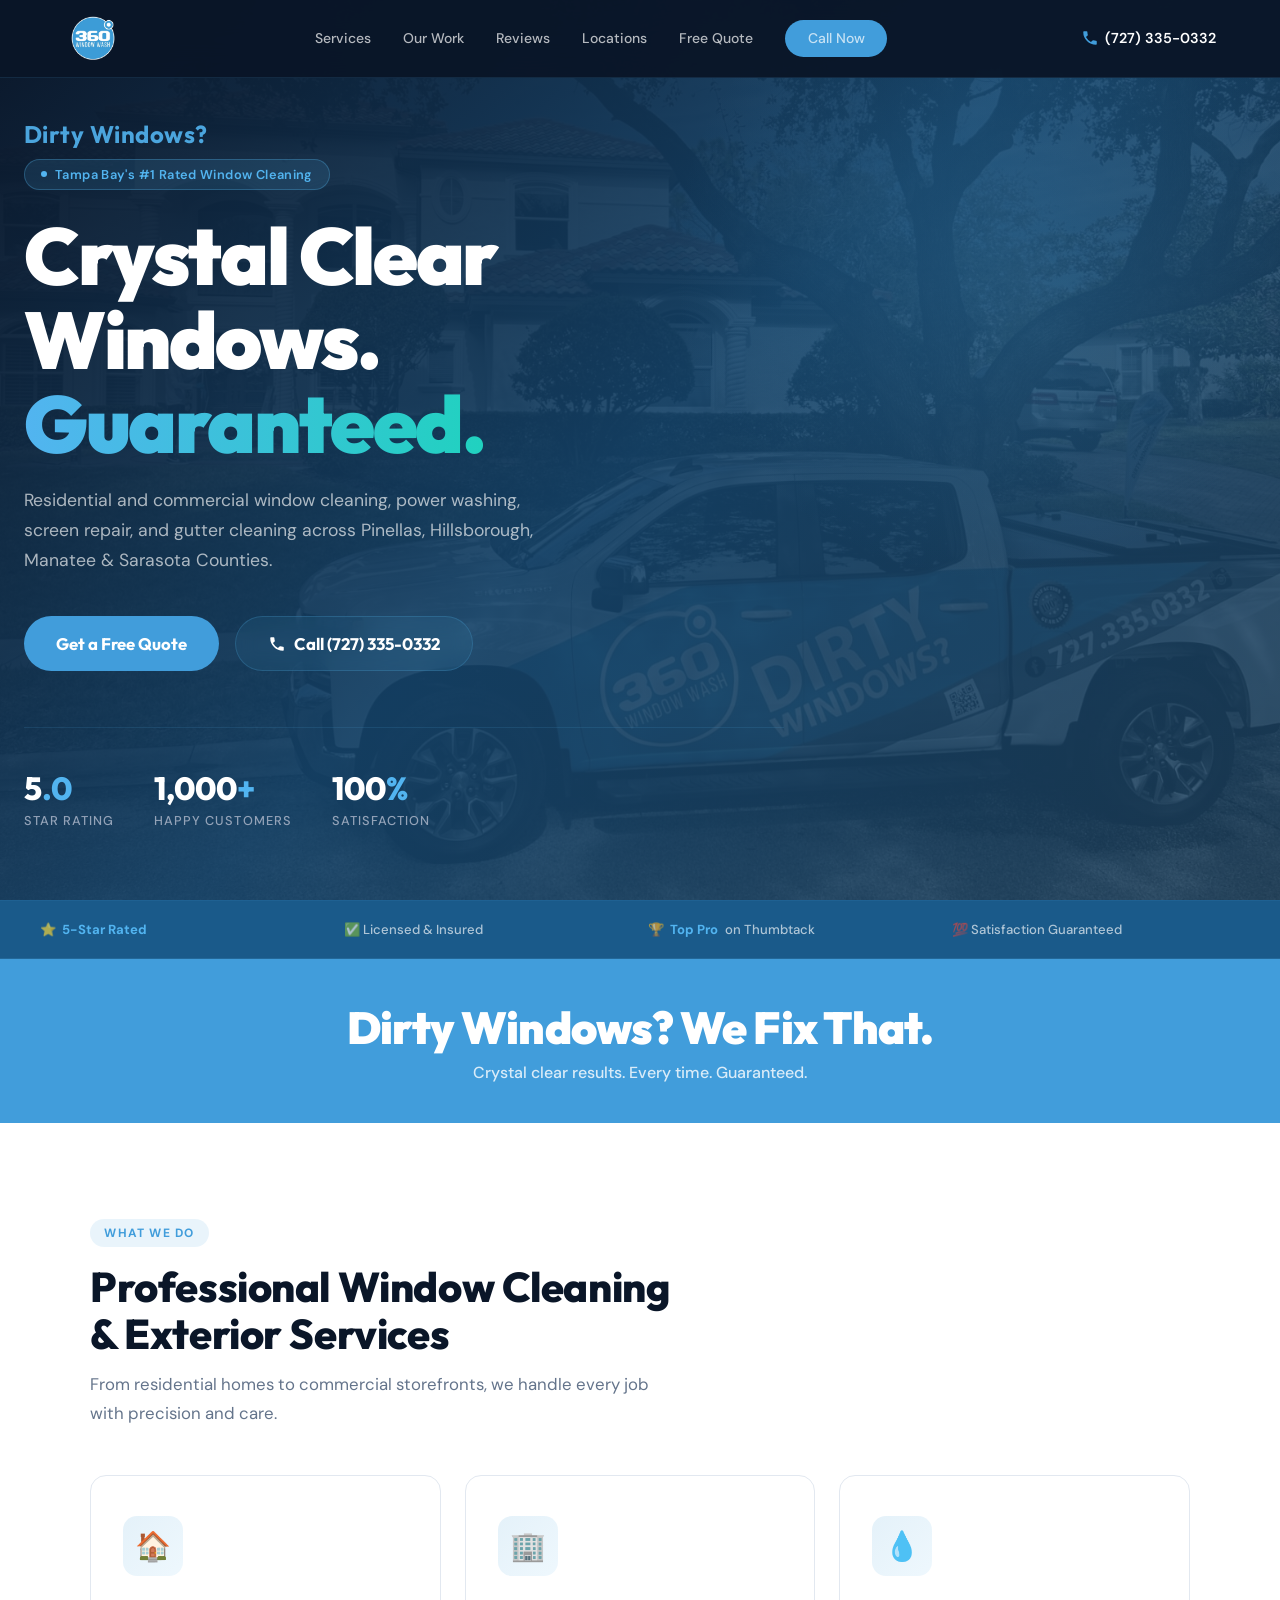
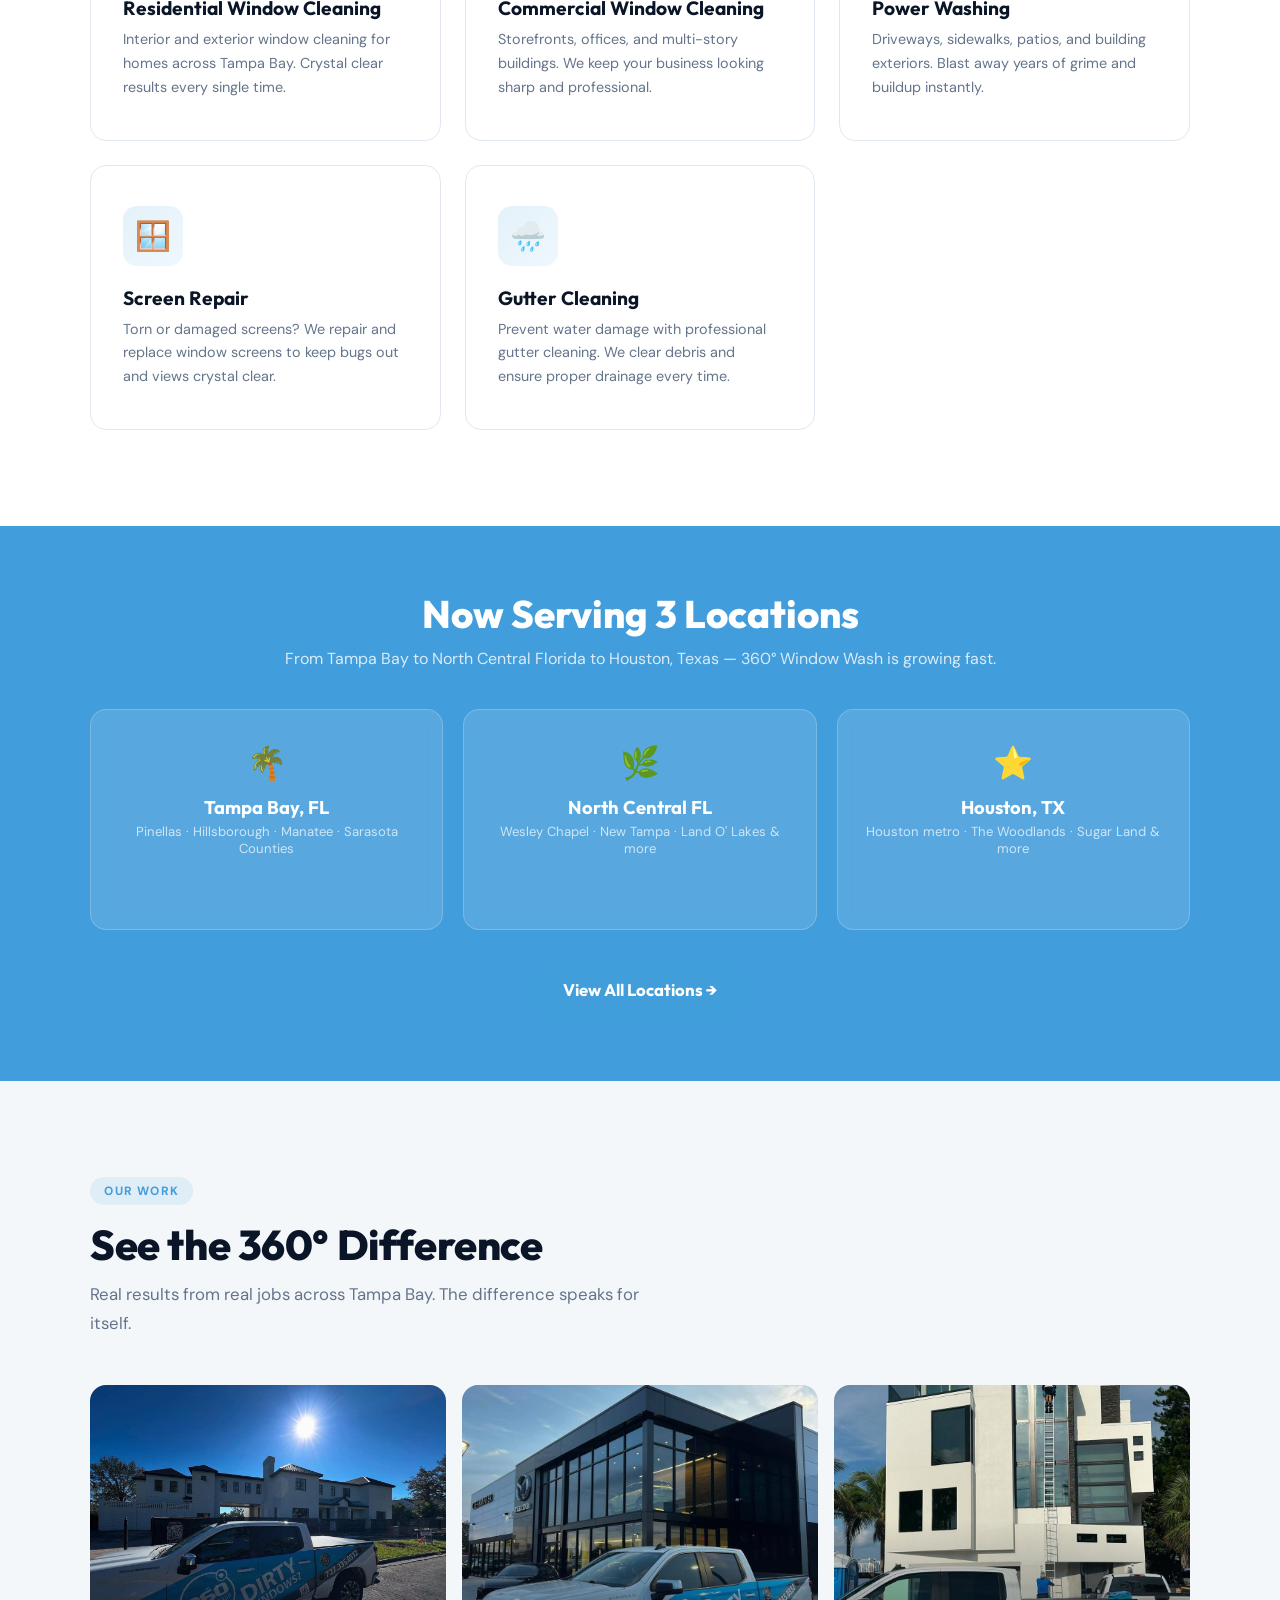
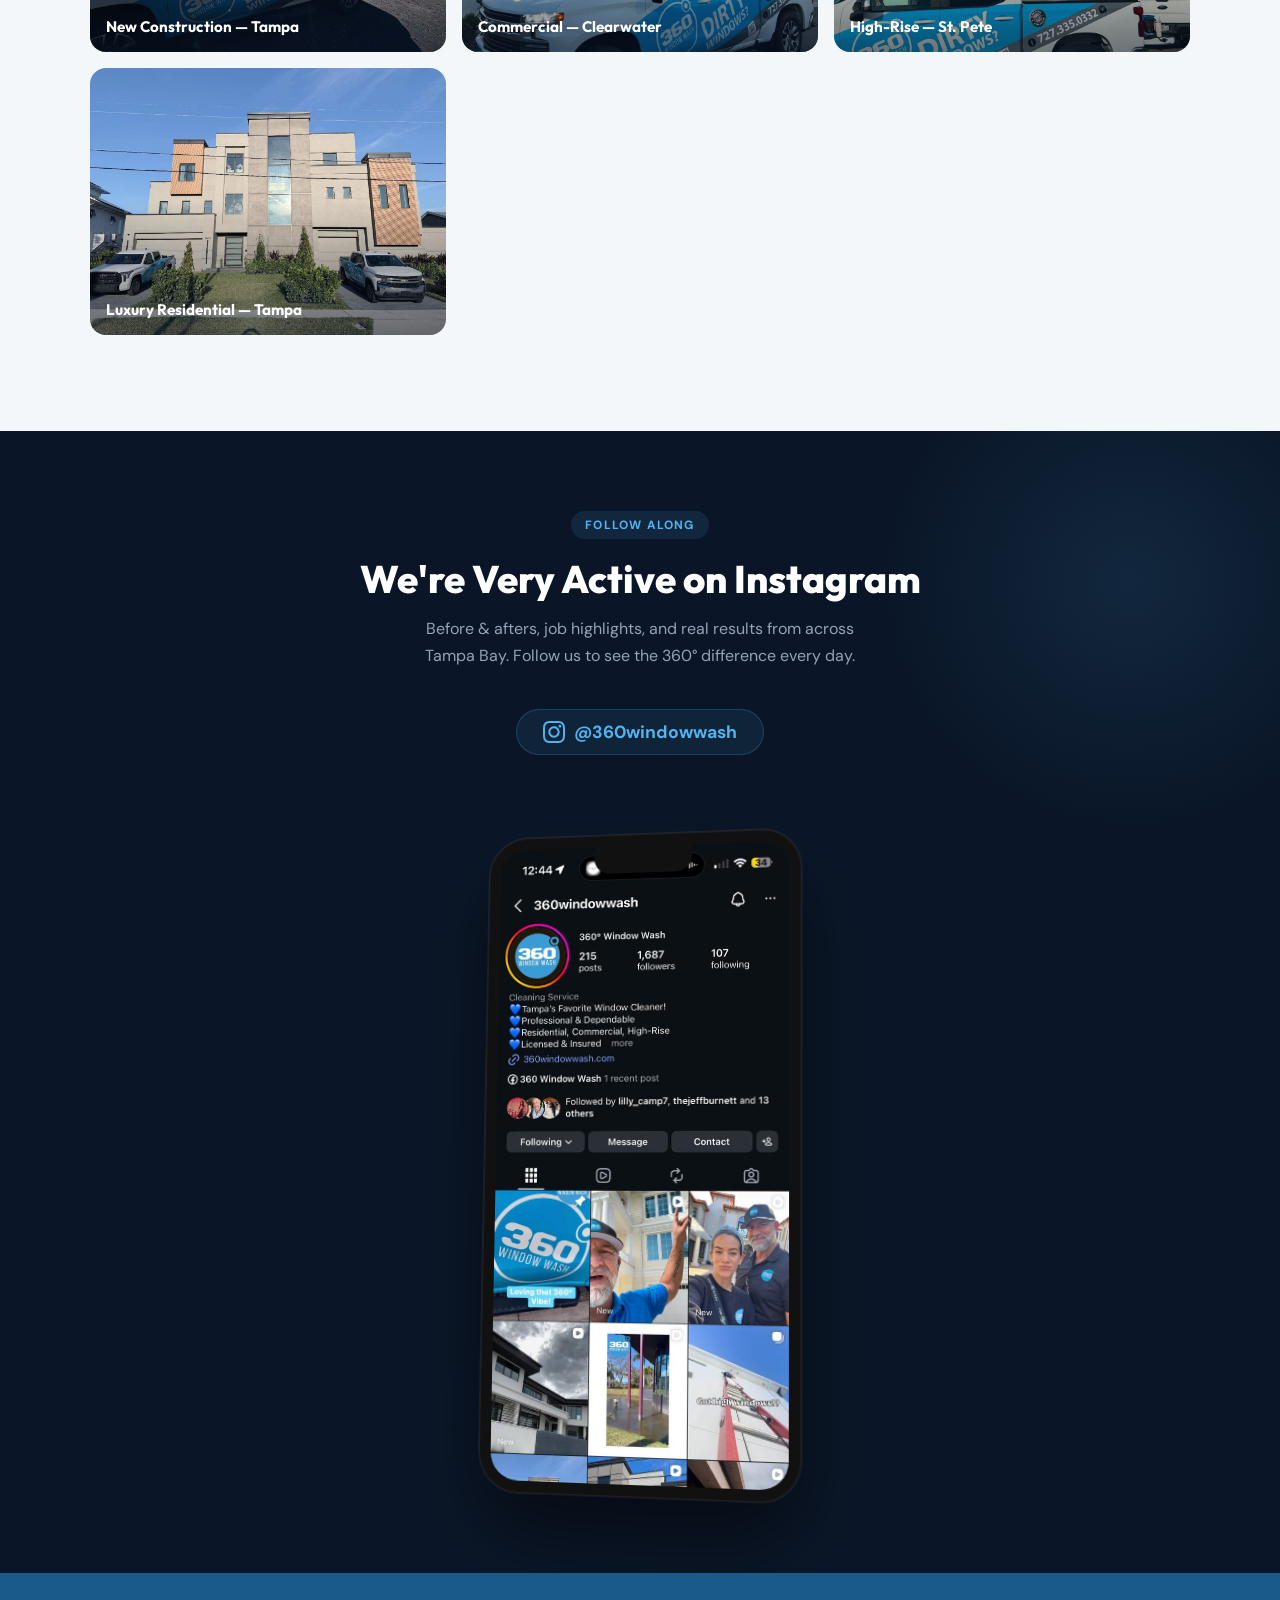
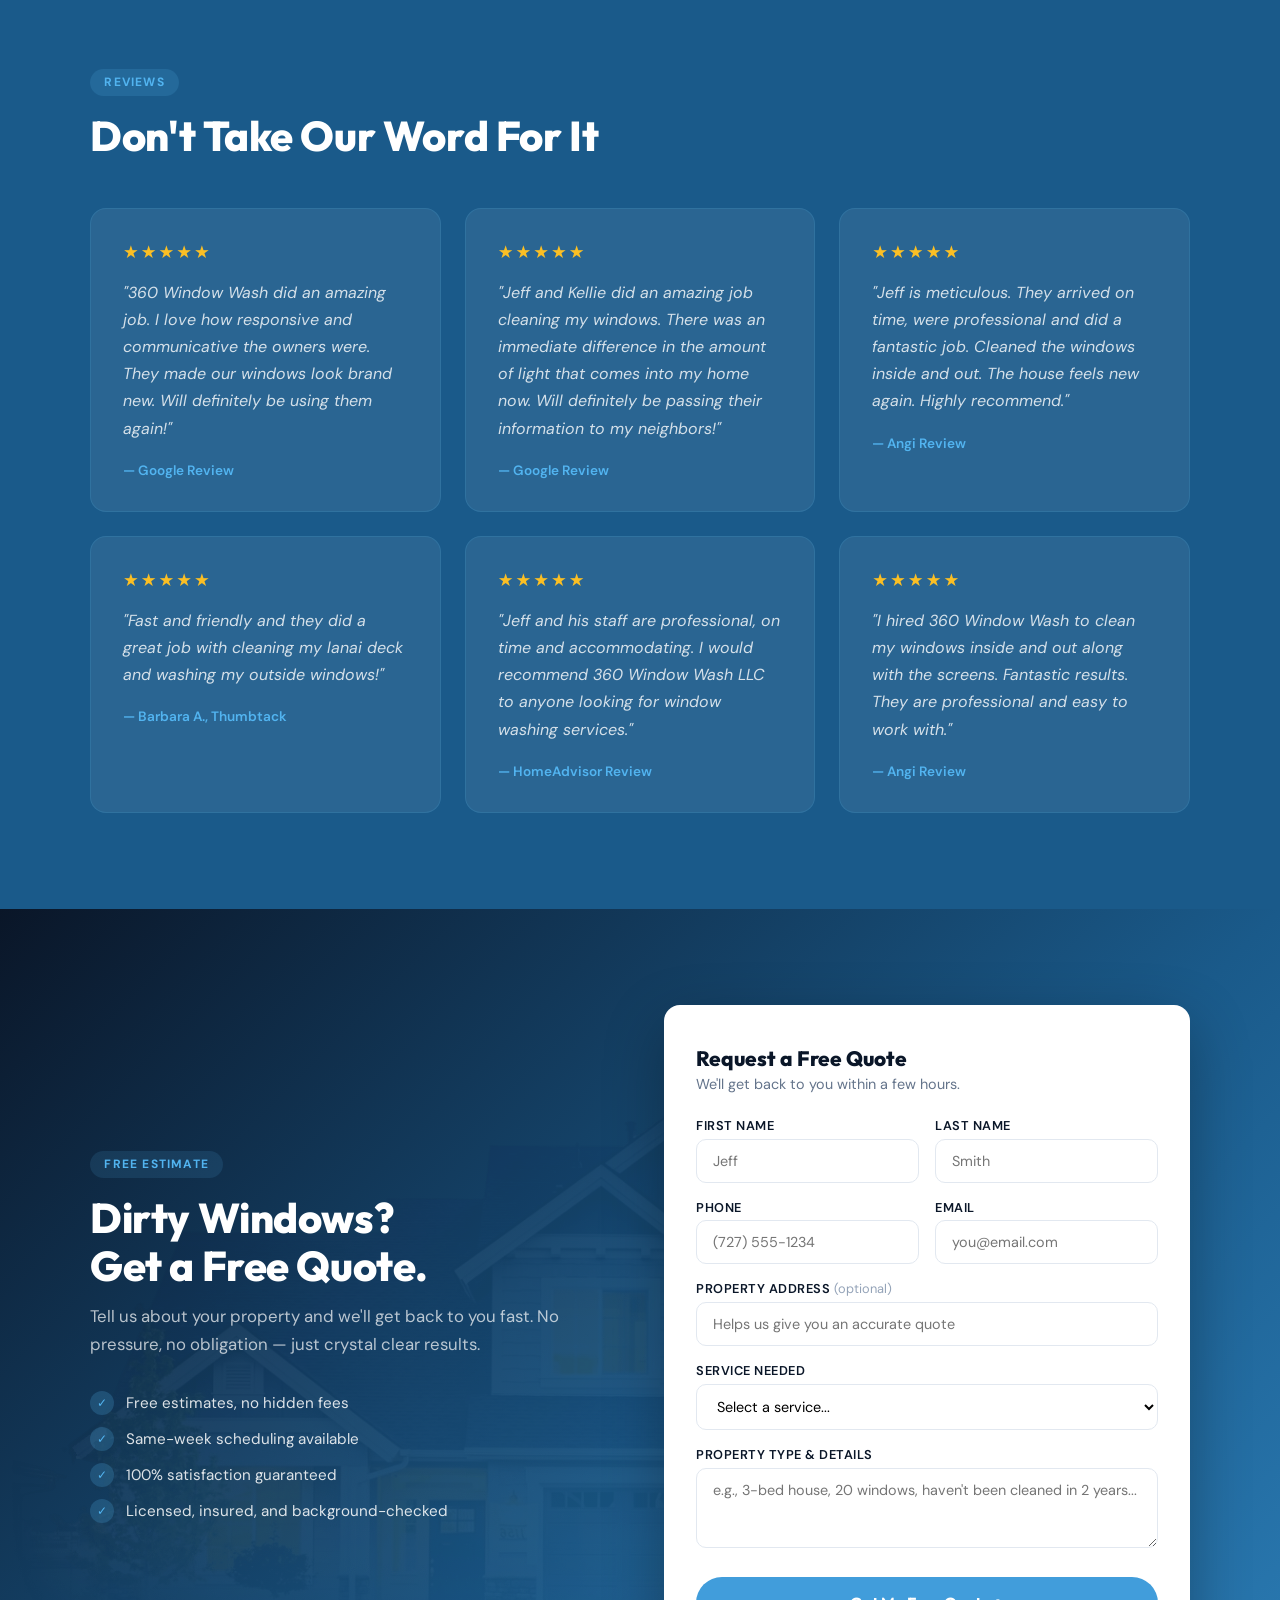
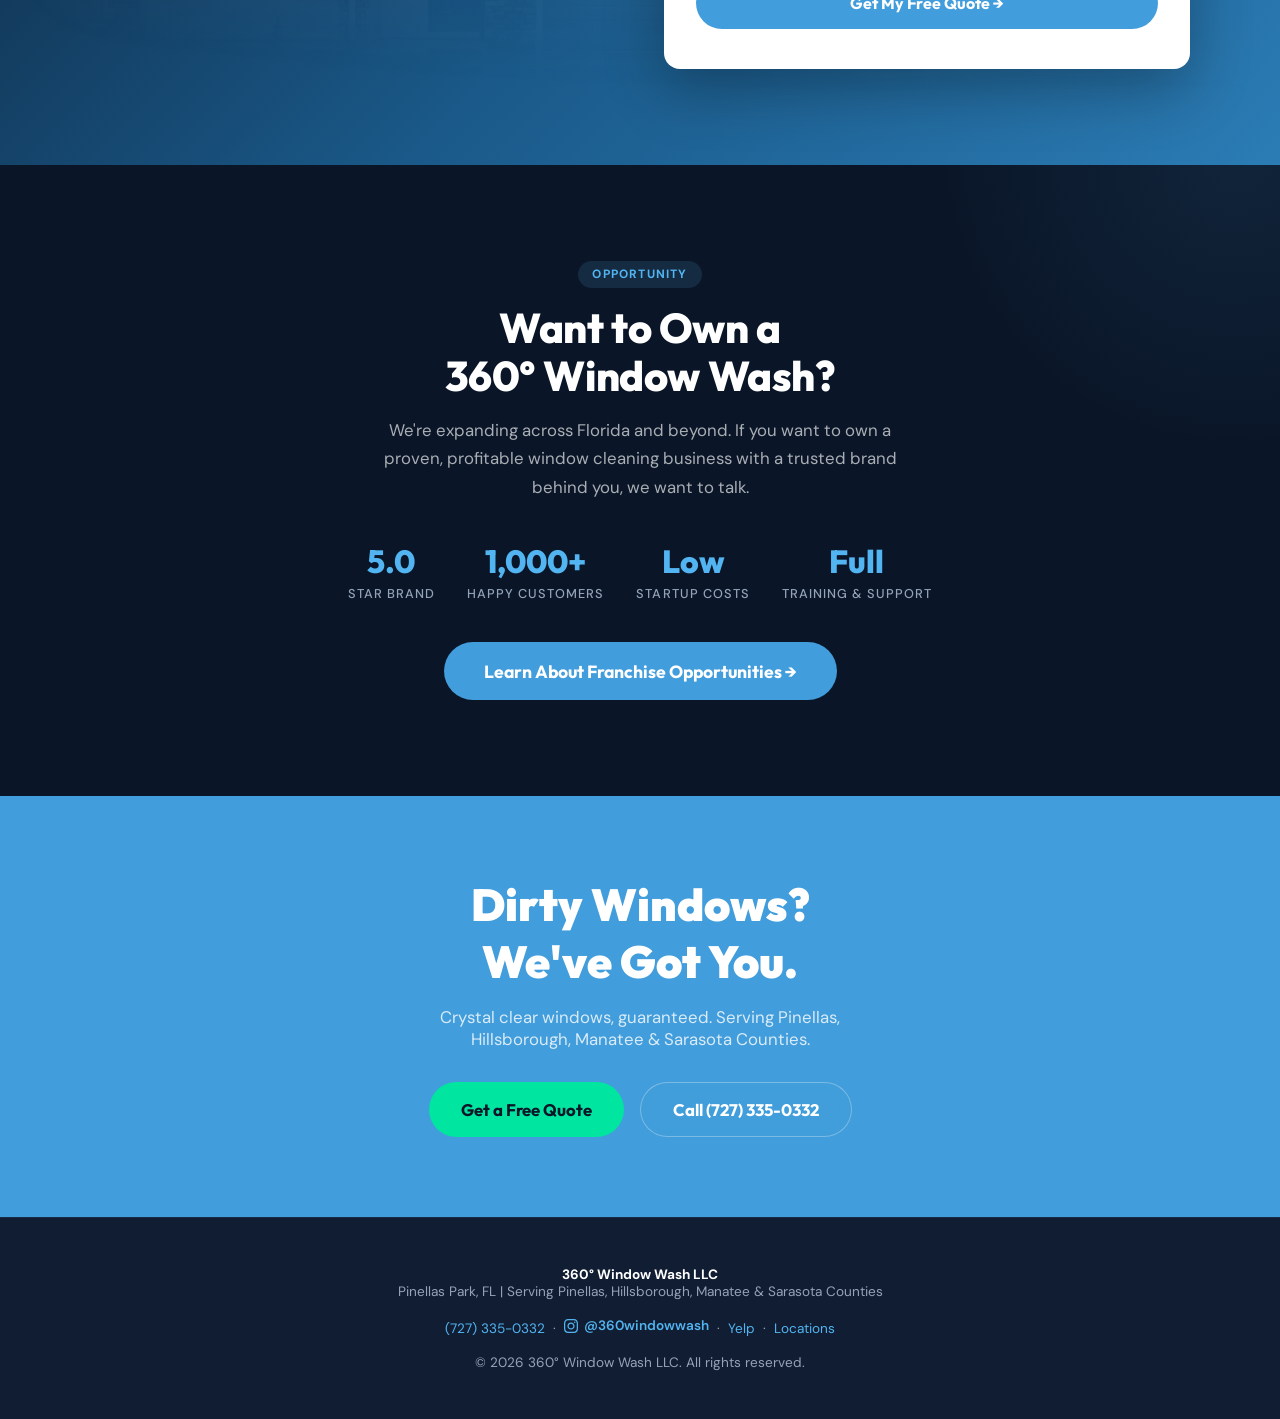
==== commit 9653b446: "Add optional Property Address field to quote form" ====
--- a/index.html
+++ b/index.html
@@ -492,6 +492,10 @@
             <div class="form-group"><label>Email</label><input type="email" id="qemail" placeholder="you@email.com"></div>
           </div>
           <div class="form-group">
+            <label>Property Address <span style="font-weight:400;text-transform:none;letter-spacing:0;color:var(--gray-400)">(optional)</span></label>
+            <input type="text" id="qaddress" placeholder="Helps us give you an accurate quote">
+          </div>
+          <div class="form-group">
             <label>Service Needed</label>
             <select id="qservice" required>
               <option value="">Select a service...</option>
@@ -584,6 +588,7 @@
     lastName:document.getElementById('qlname').value,
     phone:document.getElementById('qphone').value,
     email:document.getElementById('qemail').value,
+    address:document.getElementById('qaddress').value,
     service:document.getElementById('qservice').value,
     details:document.getElementById('qdetails').value
   };
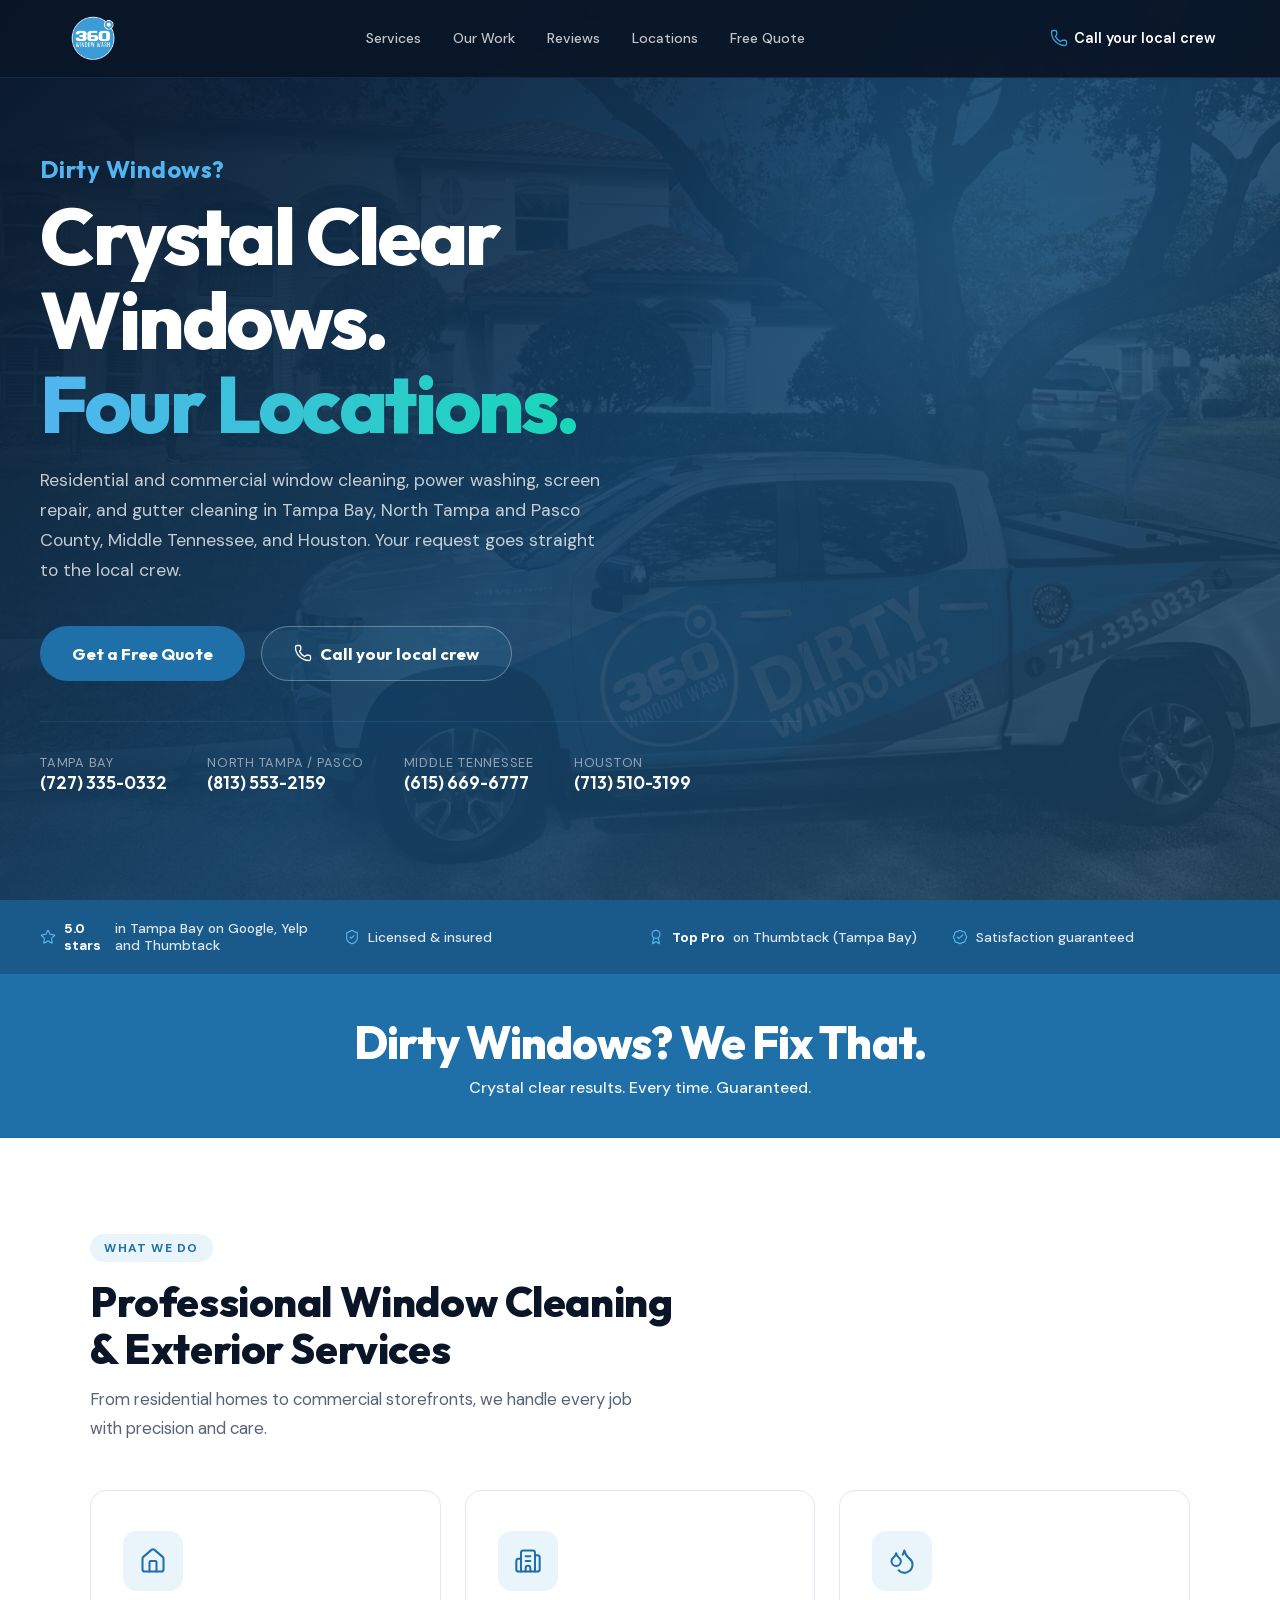
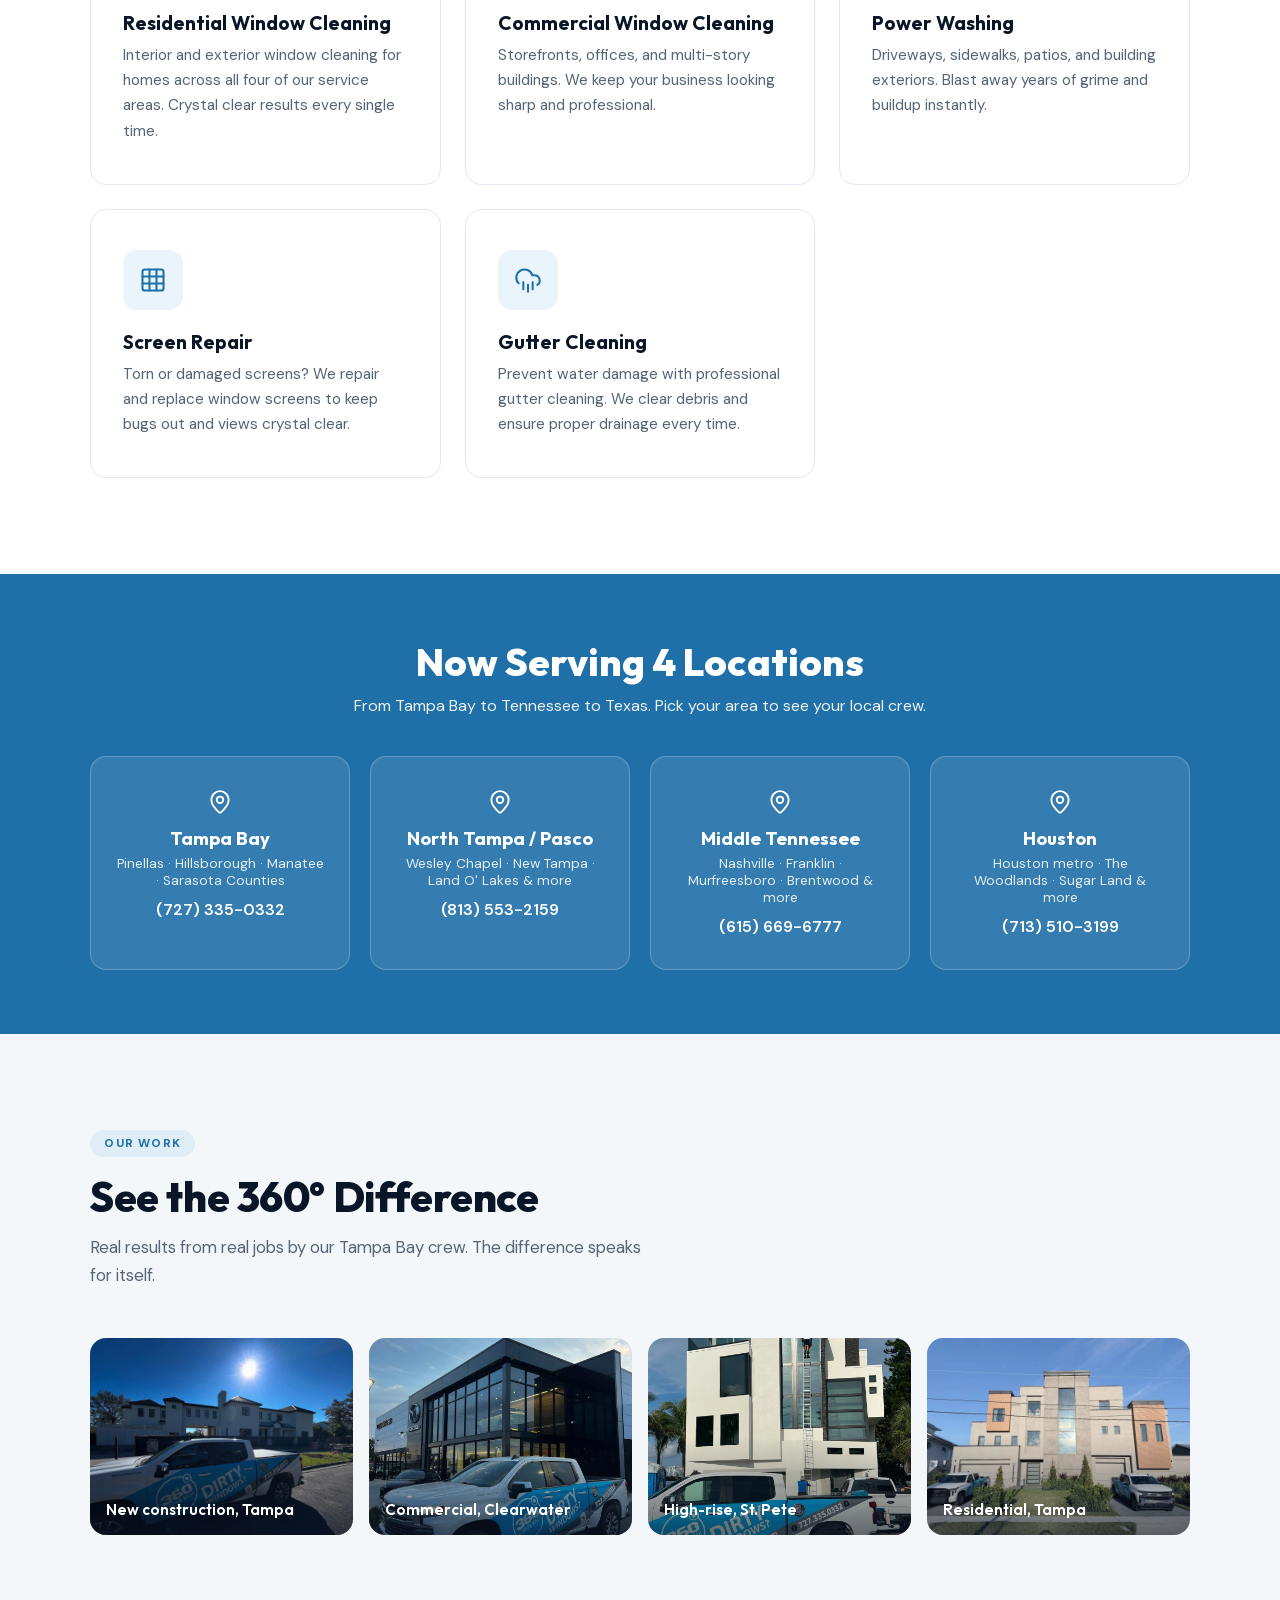
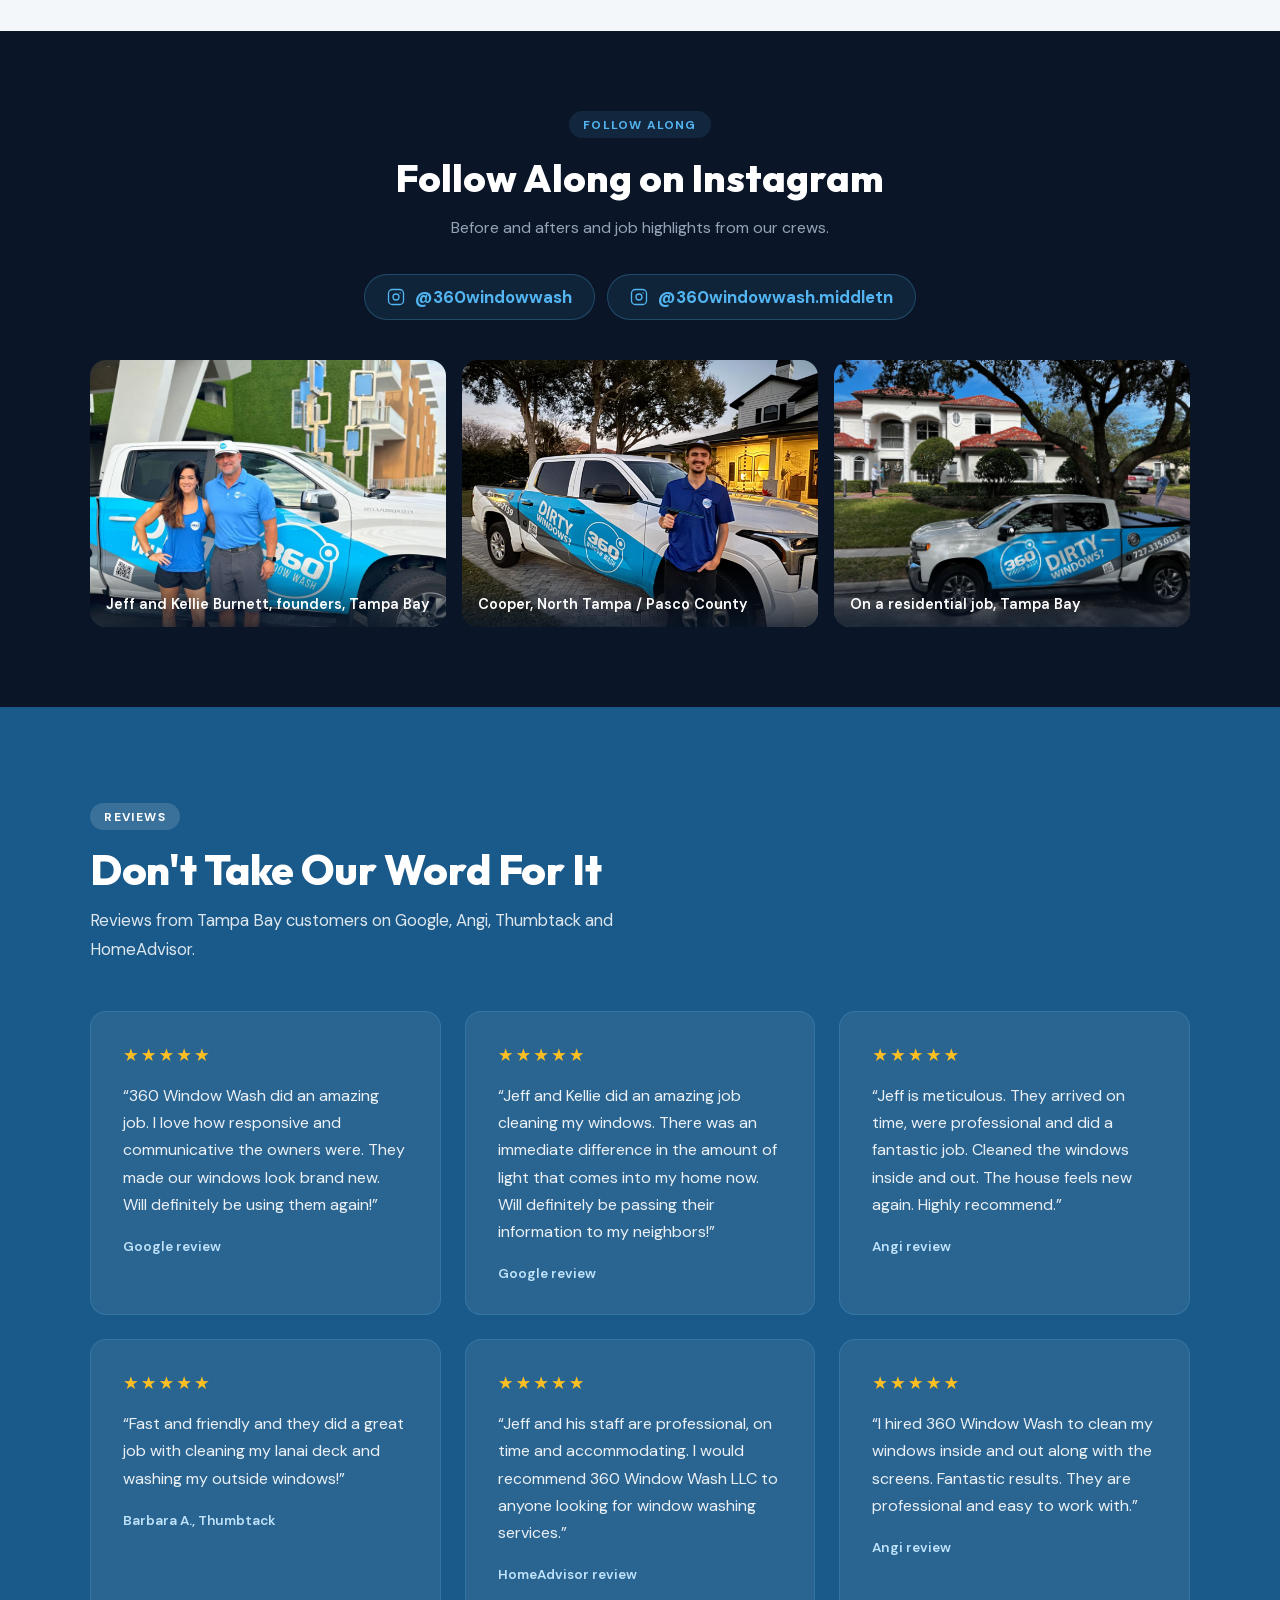
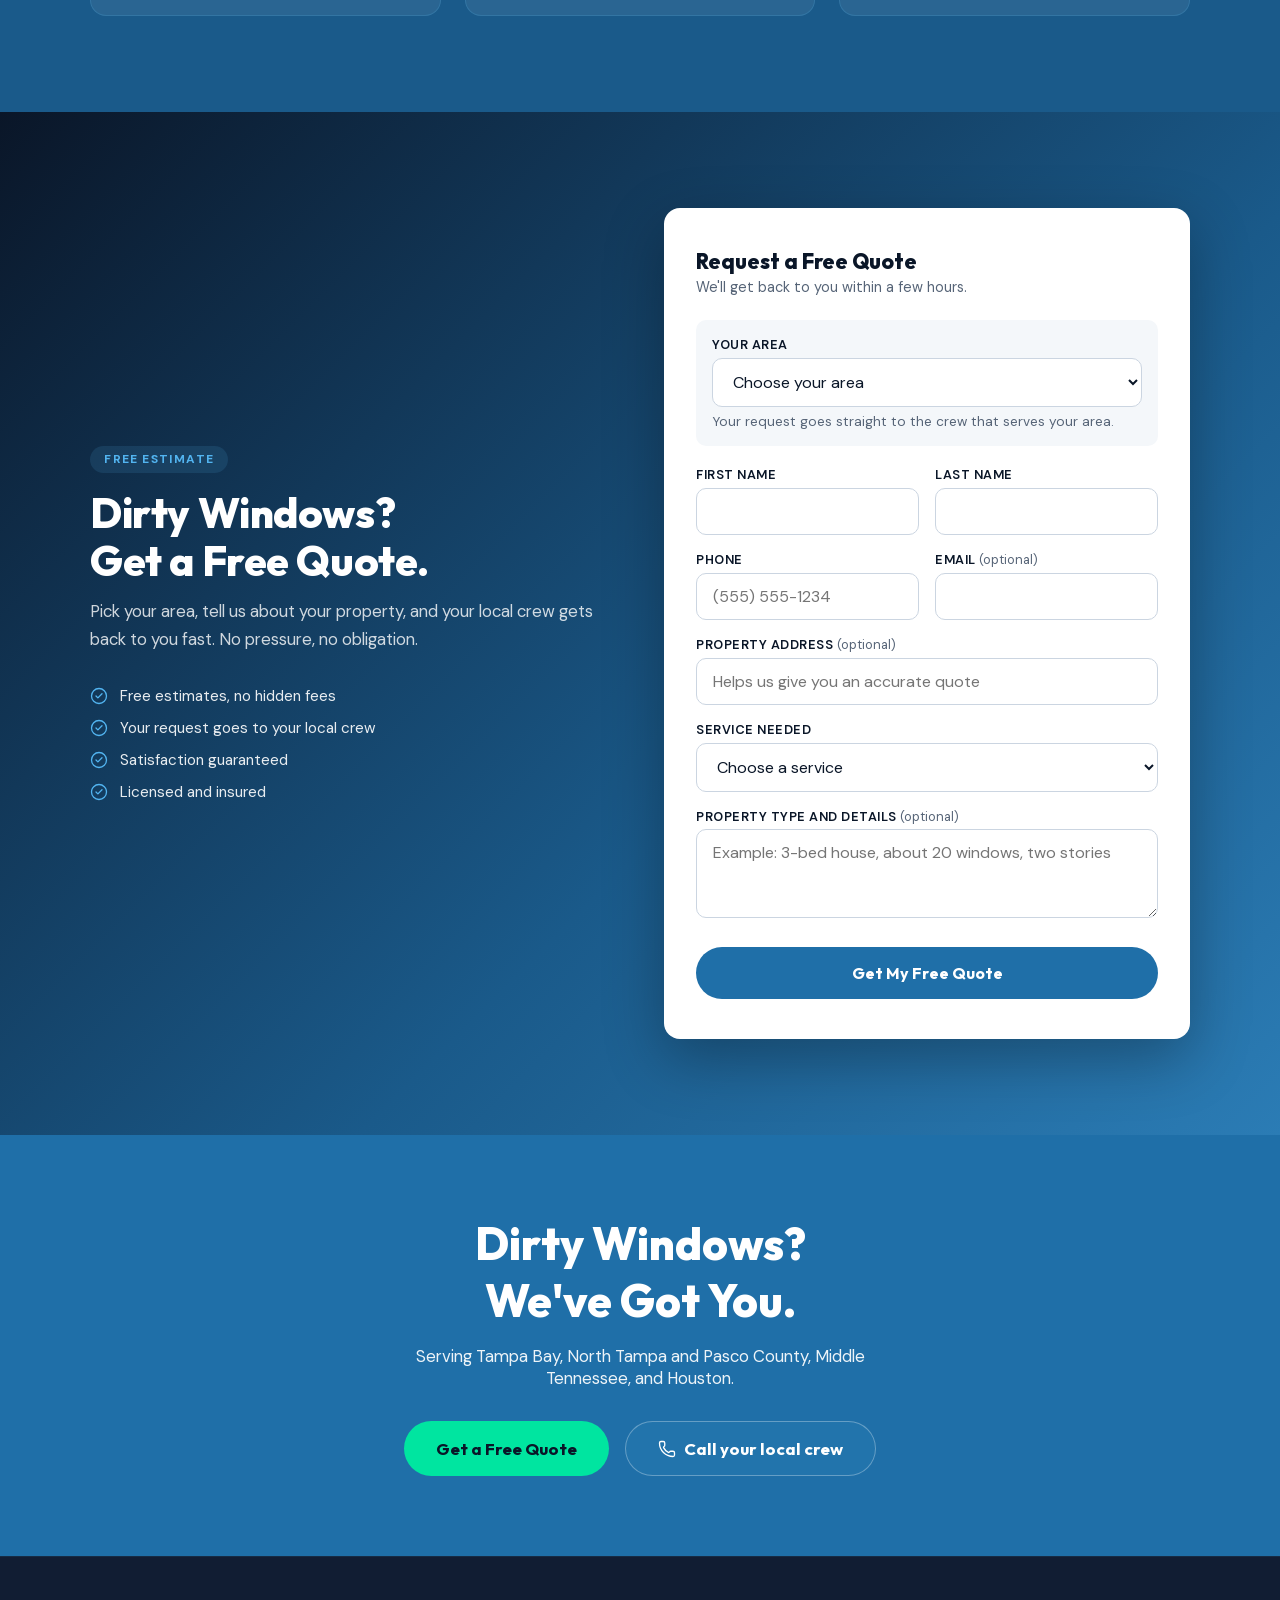
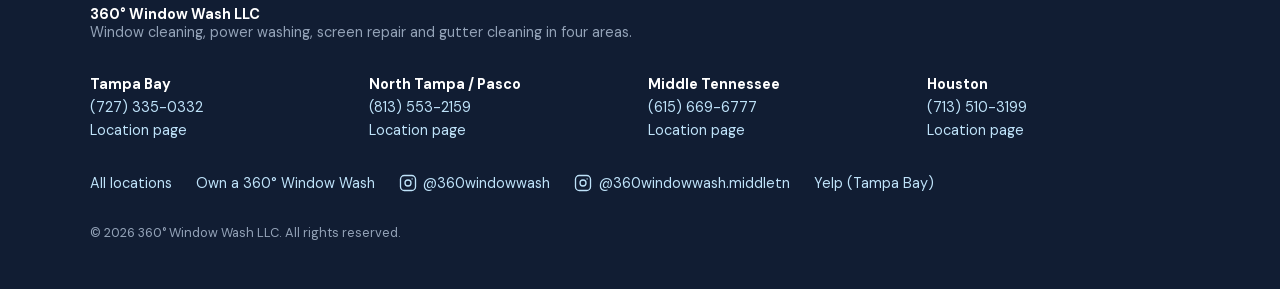
==== commit 1292c9e2: "Fix UX audit items: area routing, honest claims, local heroes, SEO basics, polish - Homepage quote f" ====
--- a/index.html
+++ b/index.html
@@ -3,345 +3,114 @@
 <head>
 <meta charset="UTF-8">
 <meta name="viewport" content="width=device-width, initial-scale=1.0">
-<title>360° Window Wash | Dirty Windows? We Fix That.</title>
-<meta name="description" content="Dirty windows? 360° Window Wash is Tampa Bay's top-rated window cleaning company. Residential, commercial, power washing, screen repair, and gutter cleaning across Pinellas, Hillsborough, Manatee & Sarasota County.">
-<meta property="og:title" content="360° Window Wash | Crystal Clear Windows. Guaranteed.">
-<meta property="og:description" content="Dirty Windows? We fix that. Crystal clear windows guaranteed. Serving Pinellas, Hillsborough, Manatee & Sarasota Counties.">
+<title>360° Window Wash | Window Cleaning in Tampa Bay, North Tampa, Nashville and Houston</title>
+<meta name="description" content="Window cleaning, power washing, screen repair and gutter cleaning from local 360° crews in Tampa Bay, North Tampa and Pasco County, Middle Tennessee and Houston. Free quotes.">
+<link rel="canonical" href="https://360windowwash.com/">
+<meta property="og:title" content="360° Window Wash | Window Cleaning in Tampa Bay, North Tampa, Nashville and Houston">
+<meta property="og:description" content="Window cleaning, power washing, screen repair and gutter cleaning from local 360° crews in Tampa Bay, North Tampa and Pasco County, Middle Tennessee and Houston. Free quotes.">
 <meta property="og:type" content="website">
+<meta property="og:url" content="https://360windowwash.com/">
 <meta property="og:image" content="https://360windowwash.com/logo-full.png">
-<meta property="og:image:width" content="1200">
-<meta property="og:image:height" content="630">
 <meta name="twitter:card" content="summary_large_image">
 <meta name="twitter:image" content="https://360windowwash.com/logo-full.png">
-<link rel="icon" type="image/png" href="logo.png">
-<link rel="apple-touch-icon" href="logo.png">
-<link rel="preconnect" href="https://fonts.googleapis.com">
-<link rel="preconnect" href="https://fonts.gstatic.com" crossorigin>
-<link href="https://fonts.googleapis.com/css2?family=Outfit:wght@300;400;500;600;700;800;900&family=DM+Sans:wght@400;500;600;700&display=swap" rel="stylesheet">
-<style>
-*,*::before,*::after{box-sizing:border-box;margin:0;padding:0}
-:root{
-  --blue:#419DDB;
-  --blue-dark:#2B7CB5;
-  --blue-deeper:#1a5a8a;
-  --blue-bright:#52B4F0;
-  --blue-mid:#3490c4;
-  --navy:#0a1628;
-  --navy-light:#111d33;
-  --accent:#00e5a0;
-  --accent-dark:#00c589;
-  --white:#fff;
-  --gray-100:#f4f7fa;
-  --gray-200:#e2e8f0;
-  --gray-400:#94a3b8;
-  --gray-600:#64748b;
-  --radius:16px;
-  --radius-sm:10px;
-}
-html{scroll-behavior:smooth;font-size:16px}
-body{font-family:'DM Sans',system-ui,sans-serif;color:var(--navy);background:var(--white);-webkit-font-smoothing:antialiased;overflow-x:hidden}
-h1,h2,h3,h4{font-family:'Outfit',sans-serif}
-img{max-width:100%;display:block}
-a{text-decoration:none;color:inherit}
-
-/* NAV */
-.nav{position:fixed;top:0;left:0;right:0;z-index:100;background:rgba(10,22,40,.95);backdrop-filter:blur(20px);-webkit-backdrop-filter:blur(20px);border-bottom:1px solid rgba(75,163,216,.15);transition:all .3s}
-.nav-inner{max-width:1200px;margin:0 auto;padding:.9rem 1.5rem;display:flex;align-items:center;justify-content:space-between}
-.nav-logo{height:48px;width:auto}
-.nav-links{display:none;gap:2rem;align-items:center}
-.nav-links a{color:rgba(255,255,255,.7);font-size:.875rem;font-weight:500;transition:color .2s}
-.nav-links a:hover{color:var(--blue-bright)}
-.nav-cta{background:var(--blue);color:var(--white);font-weight:700;font-size:.875rem;padding:.6rem 1.4rem;border-radius:50px;transition:all .2s}
-.nav-cta:hover{background:var(--blue-bright);transform:translateY(-1px)}
-.nav-phone{display:flex;align-items:center;gap:.4rem;color:var(--white);font-weight:600;font-size:.9rem}
-.nav-phone svg{width:18px;height:18px;fill:var(--blue)}
-.nav-hamburger{display:flex;flex-direction:column;gap:5px;cursor:pointer;padding:.4rem;background:none;border:none}
-.nav-hamburger span{display:block;width:22px;height:2px;background:var(--white);border-radius:2px;transition:all .3s}
-.nav-hamburger.open span:nth-child(1){transform:translateY(7px) rotate(45deg)}
-.nav-hamburger.open span:nth-child(2){opacity:0}
-.nav-hamburger.open span:nth-child(3){transform:translateY(-7px) rotate(-45deg)}
-.mobile-menu{display:none;position:fixed;top:68px;left:0;right:0;background:rgba(10,22,40,.98);backdrop-filter:blur(20px);border-bottom:1px solid rgba(75,163,216,.15);padding:1.25rem 1.5rem;flex-direction:column;gap:1rem;z-index:99}
-.mobile-menu.open{display:flex}
-.mobile-menu a{color:rgba(255,255,255,.8);font-size:1rem;font-weight:500;padding:.5rem 0;border-bottom:1px solid rgba(255,255,255,.06)}
-.mobile-menu a:last-child{border:none}
-.mobile-menu .mobile-cta{background:var(--blue);color:var(--white);font-weight:700;padding:.75rem 1.5rem;border-radius:50px;text-align:center;border:none;margin-top:.25rem}
-@media(min-width:768px){.nav-links{display:flex}.nav-hamburger{display:none}.mobile-menu{display:none!important}}
-
-/* HERO */
-.hero{position:relative;min-height:100vh;display:flex;align-items:center;background:var(--navy);overflow:hidden;padding:7rem 1.5rem 4rem}
-.hero-bg{position:absolute;inset:0;background:url('hero-2025.jpg') center/cover no-repeat;opacity:.2;filter:saturate(0.5)}
-.hero-gradient{position:absolute;inset:0;background:linear-gradient(135deg,rgba(10,22,40,.97) 0%,rgba(27,90,138,.6) 50%,rgba(75,163,216,.25) 100%)}
-.hero-glow{position:absolute;top:-10%;right:-5%;width:700px;height:700px;border-radius:50%;background:radial-gradient(circle,rgba(75,163,216,.18) 0%,transparent 65%);pointer-events:none}
-.hero-inner{position:relative;max-width:760px;z-index:2}
-.hero-tagline{font-family:'Outfit',sans-serif;font-size:clamp(1.1rem,3vw,1.5rem);font-weight:700;color:var(--blue-bright);letter-spacing:.02em;margin-bottom:.6rem;opacity:.9}
-.hero-badge{display:inline-flex;align-items:center;gap:.5rem;background:rgba(75,163,216,.15);border:1px solid rgba(75,163,216,.35);color:var(--blue-bright);font-size:.8rem;font-weight:600;padding:.4rem 1rem;border-radius:50px;margin-bottom:1.5rem;letter-spacing:.03em}
-.hero-badge::before{content:'';width:6px;height:6px;border-radius:50%;background:var(--blue-bright);animation:pulse 2s infinite}
-.hero h1{font-size:clamp(2.8rem,7vw,5rem);font-weight:900;color:var(--white);line-height:1.05;margin-bottom:1.25rem;letter-spacing:-.03em}
-.hero h1 span{display:block;background:linear-gradient(90deg,var(--blue-bright),var(--accent));-webkit-background-clip:text;-webkit-text-fill-color:transparent;background-clip:text}
-.hero p{color:rgba(255,255,255,.65);font-size:1.1rem;line-height:1.7;max-width:540px;margin-bottom:2.5rem}
-.hero-btns{display:flex;flex-wrap:wrap;gap:1rem}
-.btn{display:inline-flex;align-items:center;gap:.5rem;font-family:'Outfit',sans-serif;font-weight:700;font-size:1.05rem;padding:1rem 2rem;border-radius:50px;border:none;cursor:pointer;transition:all .25s}
-.btn-blue{background:var(--blue);color:var(--white)}
-.btn-blue:hover{background:var(--blue-bright);transform:translateY(-2px);box-shadow:0 8px 30px rgba(75,163,216,.4)}
-.btn-accent{background:var(--accent);color:var(--navy)}
-.btn-accent:hover{background:#1ffdb8;transform:translateY(-2px);box-shadow:0 8px 30px rgba(0,229,160,.3)}
-.btn-glass{background:rgba(75,163,216,.1);color:var(--white);border:1px solid rgba(75,163,216,.25);backdrop-filter:blur(10px)}
-.btn-glass:hover{background:rgba(75,163,216,.2)}
-.hero-stats{display:flex;gap:2.5rem;margin-top:3.5rem;padding-top:2.5rem;border-top:1px solid rgba(75,163,216,.15)}
-.stat-num{font-family:'Outfit',sans-serif;font-size:2rem;font-weight:800;color:var(--white)}
-.stat-num span{color:var(--blue-bright)}
-.stat-label{color:var(--gray-400);font-size:.8rem;font-weight:500;text-transform:uppercase;letter-spacing:.08em;margin-top:.25rem}
-
-/* TRUST BAR */
-.trust-bar{background:var(--blue-deeper);padding:1.25rem 1rem;border-bottom:1px solid rgba(75,163,216,.2);border-top:1px solid rgba(75,163,216,.1)}
-.trust-inner{max-width:1200px;margin:0 auto;display:grid;grid-template-columns:1fr 1fr;gap:.75rem 1rem;color:rgba(255,255,255,.65);font-size:.82rem;font-weight:500}
-.trust-inner div{display:flex;align-items:center;gap:.4rem;white-space:nowrap}
-.trust-inner strong{color:var(--blue-bright)}
-@media(min-width:640px){.trust-inner{grid-template-columns:repeat(4,1fr);gap:1rem}}
-
-/* BLUE WAVE DIVIDER */
-.wave-divider{width:100%;overflow:hidden;line-height:0;margin-bottom:-2px}
-.wave-divider svg{display:block;width:100%;height:60px}
-
-/* SECTIONS */
-section{padding:5rem 1.5rem}
-.section-inner{max-width:1100px;margin:0 auto}
-.section-tag{display:inline-block;font-size:.75rem;font-weight:700;letter-spacing:.1em;text-transform:uppercase;color:var(--blue);background:rgba(75,163,216,.12);padding:.35rem .9rem;border-radius:50px;margin-bottom:1rem}
-.section-title{font-size:clamp(1.8rem,4vw,2.6rem);font-weight:800;line-height:1.15;margin-bottom:.75rem;letter-spacing:-.01em}
-.section-desc{color:var(--gray-600);font-size:1.05rem;line-height:1.7;max-width:560px}
-
-/* TAGLINE STRIP */
-.tagline-strip{background:var(--blue);padding:2.5rem 1.5rem;text-align:center}
-.tagline-strip h2{font-family:'Outfit',sans-serif;font-size:clamp(1.6rem,4vw,2.8rem);font-weight:900;color:var(--white);letter-spacing:-.02em;margin-bottom:.4rem}
-.tagline-strip p{color:rgba(255,255,255,.8);font-size:1rem;font-weight:500}
-
-/* SERVICES */
-.services-section{background:var(--white)}
-.services-grid{display:grid;gap:1.5rem;margin-top:3rem}
-.service-card{position:relative;background:var(--white);border:1.5px solid var(--gray-200);border-radius:var(--radius);padding:2.5rem 2rem;overflow:hidden;transition:all .3s}
-.service-card:hover{border-color:var(--blue);transform:translateY(-5px);box-shadow:0 16px 48px rgba(75,163,216,.15)}
-.service-card::before{content:'';position:absolute;top:0;left:0;right:0;height:4px;background:linear-gradient(90deg,var(--blue),var(--blue-bright));opacity:0;transition:opacity .3s}
-.service-card:hover::before{opacity:1}
-.service-icon{width:60px;height:60px;border-radius:14px;background:linear-gradient(135deg,rgba(75,163,216,.15),rgba(91,184,240,.1));display:flex;align-items:center;justify-content:center;margin-bottom:1.25rem;font-size:1.8rem}
-.service-card h3{font-size:1.2rem;font-weight:700;margin-bottom:.5rem;color:var(--navy)}
-.service-card p{color:var(--gray-600);font-size:.9rem;line-height:1.65}
-
-/* COUNTIES SECTION */
-.counties-section{background:var(--blue);padding:4rem 1.5rem}
-.counties-inner{max-width:1100px;margin:0 auto;text-align:center}
-.counties-inner h2{font-family:'Outfit',sans-serif;font-size:clamp(1.6rem,3.5vw,2.4rem);font-weight:800;color:var(--white);margin-bottom:.6rem}
-.counties-inner p{color:rgba(255,255,255,.8);margin-bottom:2.5rem;font-size:1rem}
-.counties-grid{display:grid;grid-template-columns:repeat(auto-fit,minmax(200px,1fr));gap:1.25rem}
-.county-card{background:rgba(255,255,255,.12);border:1px solid rgba(255,255,255,.2);border-radius:var(--radius);padding:2rem 1.5rem;text-align:center;transition:all .25s;backdrop-filter:blur(8px)}
-.county-card:hover{background:rgba(255,255,255,.2);transform:translateY(-3px)}
-.county-icon{font-size:2rem;margin-bottom:.75rem}
-.county-card h3{color:var(--white);font-size:1.15rem;font-weight:700;margin-bottom:.3rem}
-.county-card p{color:rgba(255,255,255,.7);font-size:.82rem}
-
-/* GALLERY */
-.gallery-section{background:var(--gray-100)}
-.gallery-grid{display:grid;grid-template-columns:repeat(auto-fit,minmax(280px,1fr));gap:1rem;margin-top:3rem}
-.gallery-item{position:relative;border-radius:var(--radius);overflow:hidden;aspect-ratio:4/3;cursor:pointer}
-.gallery-item img{width:100%;height:100%;object-fit:cover;transition:transform .5s}
-.gallery-item:hover img{transform:scale(1.06)}
-.gallery-item::after{content:'';position:absolute;inset:0;background:linear-gradient(0deg,rgba(10,22,40,.55) 0%,transparent 50%);pointer-events:none}
-.gallery-label{position:absolute;bottom:1rem;left:1rem;color:var(--white);font-family:'Outfit',sans-serif;font-weight:700;font-size:.95rem;z-index:2}
-
-/* INSTAGRAM SECTION */
-.instagram-section{background:var(--navy);padding:5rem 1.5rem;overflow:hidden;position:relative}
-.instagram-section::before{content:'';position:absolute;top:-100px;right:-100px;width:500px;height:500px;border-radius:50%;background:radial-gradient(circle,rgba(75,163,216,.12) 0%,transparent 70%);pointer-events:none}
-.instagram-inner{max-width:1100px;margin:0 auto;text-align:center}
-.instagram-inner .section-tag{color:var(--blue-bright);background:rgba(75,163,216,.12)}
-.instagram-inner h2{color:var(--white);font-size:clamp(1.8rem,4vw,2.4rem);font-weight:800;margin-bottom:.75rem}
-.instagram-inner p{color:var(--gray-400);max-width:480px;margin:0 auto 2.5rem;font-size:1rem;line-height:1.7}
-.phone-mockup-link{display:block;text-decoration:none;max-width:320px;margin:2rem auto 0;perspective:1200px}
-.phone-mockup{transform:rotateY(-8deg) rotateX(4deg);transition:transform .5s cubic-bezier(.25,.46,.45,.94);transform-style:preserve-3d}
-.phone-mockup-link:hover .phone-mockup{transform:rotateY(0deg) rotateX(0deg)}
-.phone-frame{position:relative;background:#111;border-radius:40px;padding:12px;box-shadow:0 40px 80px rgba(0,0,0,.5),0 0 0 1px rgba(255,255,255,.08),inset 0 0 0 1px rgba(255,255,255,.06);overflow:hidden}
-.phone-notch{position:absolute;top:12px;left:50%;transform:translateX(-50%);width:100px;height:28px;background:#111;border-radius:0 0 16px 16px;z-index:2}
-.phone-screen{width:100%;display:block;border-radius:28px;aspect-ratio:9/19.5;object-fit:cover;object-position:top}
-.insta-handle{display:inline-flex;align-items:center;gap:.6rem;background:rgba(75,163,216,.1);border:1px solid rgba(75,163,216,.25);color:var(--blue-bright);font-weight:700;font-size:1.1rem;padding:.7rem 1.6rem;border-radius:50px;margin-bottom:2.5rem;transition:all .25s}
-.insta-handle:hover{background:rgba(75,163,216,.2);transform:translateY(-2px)}
-.insta-handle svg{width:22px;height:22px;fill:currentColor}
-.insta-grid{display:grid;grid-template-columns:repeat(3,1fr);gap:.75rem;max-width:700px;margin:0 auto 2.5rem}
-.insta-placeholder{aspect-ratio:1;border-radius:12px;background:linear-gradient(135deg,rgba(75,163,216,.15),rgba(27,90,138,.25));border:1px solid rgba(75,163,216,.15);display:flex;align-items:center;justify-content:center;font-size:1.6rem;transition:all .3s;cursor:pointer}
-.insta-placeholder:hover{background:rgba(75,163,216,.25);transform:scale(1.03)}
-@media(min-width:640px){.insta-grid{grid-template-columns:repeat(3,1fr)}}
-
-/* REVIEWS */
-.reviews-section{background:var(--blue-deeper);color:var(--white);overflow:hidden}
-.reviews-section .section-tag{color:var(--blue-bright);background:rgba(75,163,216,.2)}
-.reviews-section .section-title{color:var(--white)}
-.reviews-grid{display:grid;gap:1.5rem;margin-top:3rem}
-.review-card{background:rgba(255,255,255,.07);border:1px solid rgba(75,163,216,.2);border-radius:var(--radius);padding:2rem;transition:all .3s}
-.review-card:hover{border-color:rgba(75,163,216,.5);background:rgba(255,255,255,.1)}
-.review-stars{color:#fbbf24;font-size:1.1rem;letter-spacing:2px;margin-bottom:1rem}
-.review-text{color:rgba(255,255,255,.8);font-size:1rem;line-height:1.7;margin-bottom:1.25rem;font-style:italic}
-.review-author{color:var(--blue-bright);font-size:.85rem;font-weight:600}
-
-/* QUOTE FORM */
-.quote-section{position:relative;background:linear-gradient(135deg,var(--navy) 0%,var(--blue-deeper) 60%,var(--blue-dark) 100%)}
-.quote-section::before{content:'';position:absolute;inset:0;background:url('hero.webp') center/cover no-repeat;opacity:.05}
-.quote-inner{position:relative;z-index:2;display:grid;gap:3rem;align-items:center}
-.quote-text{color:var(--white)}
-.quote-text .section-tag{color:var(--blue-bright);background:rgba(75,163,216,.15)}
-.quote-text .section-title{color:var(--white)}
-.quote-text .section-desc{color:rgba(255,255,255,.7)}
-.quote-features{display:flex;flex-direction:column;gap:.75rem;margin-top:2rem}
-.quote-feat{display:flex;align-items:center;gap:.75rem;color:rgba(255,255,255,.85);font-size:.95rem}
-.quote-feat::before{content:'✓';width:24px;height:24px;border-radius:50%;background:rgba(75,163,216,.25);color:var(--blue-bright);display:flex;align-items:center;justify-content:center;font-size:.75rem;font-weight:700;flex-shrink:0}
-.quote-form{background:var(--white);border-radius:var(--radius);padding:2.5rem 2rem;box-shadow:0 20px 60px rgba(0,0,0,.3)}
-.quote-form h3{font-size:1.3rem;font-weight:800;margin-bottom:.25rem;color:var(--navy)}
-.quote-form .subtitle{color:var(--gray-600);font-size:.9rem;margin-bottom:1.5rem}
-.form-group{margin-bottom:1rem}
-.form-group label{display:block;font-size:.8rem;font-weight:600;color:var(--navy);margin-bottom:.3rem;text-transform:uppercase;letter-spacing:.04em}
-.form-group input,.form-group select,.form-group textarea{width:100%;padding:.75rem 1rem;border:1.5px solid var(--gray-200);border-radius:var(--radius-sm);font-family:inherit;font-size:.9rem;transition:border-color .2s;background:var(--white)}
-.form-group input:focus,.form-group select:focus,.form-group textarea:focus{outline:none;border-color:var(--blue)}
-.form-group textarea{resize:vertical}
-.form-row{display:grid;grid-template-columns:1fr 1fr;gap:1rem}
-.btn-submit{width:100%;justify-content:center;background:var(--blue);color:var(--white);font-size:1rem;margin-top:.5rem}
-.btn-submit:hover{background:var(--blue-dark);transform:translateY(-2px);box-shadow:0 8px 30px rgba(75,163,216,.4)}
-
-/* CTA */
-.cta-section{background:var(--blue);text-align:center;padding:5rem 1.5rem}
-.cta-section h2{color:var(--white);font-size:clamp(1.8rem,4vw,2.8rem);font-weight:900;margin-bottom:1rem}
-.cta-section p{color:rgba(255,255,255,.8);max-width:500px;margin:0 auto 2rem;font-size:1.05rem}
-
-/* FRANCHISE */
-.franchise-section{background:var(--navy);padding:6rem 1.5rem;position:relative;overflow:hidden}
-.franchise-section::before{content:'';position:absolute;top:-50%;right:-20%;width:600px;height:600px;border-radius:50%;background:radial-gradient(circle,rgba(75,163,216,.1),transparent 70%);pointer-events:none}
-.franchise-stat{text-align:center}
-
-/* FOOTER */
-footer{background:var(--navy-light);border-top:1px solid rgba(75,163,216,.1);padding:3rem 1.5rem;text-align:center;color:var(--gray-400);font-size:.85rem}
-footer a{color:var(--blue-bright)}
-footer strong{color:var(--white)}
-.footer-social{display:inline-flex;align-items:center;gap:.4rem;color:var(--blue-bright);font-weight:600}
-
-/* ANIMATIONS */
-@keyframes pulse{0%,100%{opacity:1}50%{opacity:.3}}
-.fade-in{opacity:0;transform:translateY(25px);transition:opacity .6s,transform .6s}
-.fade-in.visible{opacity:1;transform:translateY(0)}
-
-/* RESPONSIVE */
-@media(min-width:640px){
-  .services-grid{grid-template-columns:repeat(2,1fr)}
-  .reviews-grid{grid-template-columns:repeat(3,1fr)}
-}
-@media(min-width:768px){
-  .services-grid{grid-template-columns:repeat(3,1fr)}
-  .quote-inner{grid-template-columns:1fr 1fr}
-  section{padding:6rem 2rem}
-}
-@media(max-width:500px){.form-row{grid-template-columns:1fr}}
-</style>
+<meta name="theme-color" content="#0a1628">
+<link rel="icon" type="image/png" href="/logo.png">
+<link rel="apple-touch-icon" href="/logo.png">
+<link rel="preload" href="/fonts/outfit-latin.woff2" as="font" type="font/woff2" crossorigin>
+<link rel="preload" href="/fonts/dm-sans-latin.woff2" as="font" type="font/woff2" crossorigin>
+<link rel="stylesheet" href="/assets/site.css">
+<script type="application/ld+json">{"@context": "https://schema.org", "@type": "Organization", "name": "360° Window Wash LLC", "url": "https://360windowwash.com/", "logo": "https://360windowwash.com/logo-full.png", "sameAs": ["https://www.instagram.com/360windowwash", "https://www.instagram.com/360windowwash.middletn/", "https://www.yelp.com/biz/360-window-wash-pinellas-park-2"], "department": [{"@type": "HomeAndConstructionBusiness", "name": "360° Window Wash Tampa Bay", "telephone": "(727) 335-0332", "url": "https://360windowwash.com/tampa-bay.html"}, {"@type": "HomeAndConstructionBusiness", "name": "360° Window Wash North Tampa & Pasco County", "telephone": "(813) 553-2159", "url": "https://360windowwash.com/north-central-florida.html"}, {"@type": "HomeAndConstructionBusiness", "name": "360° Window Wash Middle Tennessee", "telephone": "(615) 669-6777", "url": "https://360windowwash.com/middle-tennessee.html"}, {"@type": "HomeAndConstructionBusiness", "name": "360° Window Wash Houston", "telephone": "(713) 510-3199", "url": "https://360windowwash.com/houston.html"}]}</script>
 </head>
 <body>
 
-<!-- NAV -->
-<nav class="nav">
+<nav class="nav" aria-label="Main">
   <div class="nav-inner">
-    <img src="logo-full.webp" alt="360° Window Wash" class="nav-logo">
+    <a href="/" aria-label="360° Window Wash home"><img src="/logo-full.webp" alt="360° Window Wash" class="nav-logo" width="58" height="48"></a>
     <div class="nav-links">
       <a href="#services">Services</a>
       <a href="#gallery">Our Work</a>
       <a href="#reviews">Reviews</a>
-      <a href="locations.html">Locations</a>
+      <a href="/locations.html">Locations</a>
       <a href="#quote">Free Quote</a>
-      <a href="tel:+17273350332" class="nav-cta">Call Now</a>
-    </div>
-    <div style="display:flex;align-items:center;gap:.75rem">
-      <a href="tel:+17273350332" class="nav-phone">
-        <svg viewBox="0 0 24 24"><path d="M6.62 10.79a15.05 15.05 0 006.59 6.59l2.2-2.2a1 1 0 011.01-.24 11.36 11.36 0 003.58.57 1 1 0 011 1V20a1 1 0 01-1 1A17 17 0 013 4a1 1 0 011-1h3.5a1 1 0 011 1 11.36 11.36 0 00.57 3.58 1 1 0 01-.25 1.01l-2.2 2.2z"/></svg>
-        (727) 335-0332
-      </a>
-      <button class="nav-hamburger" id="hamburger" aria-label="Menu">
+    </div>
+    <div class="nav-right">
+      <button type="button" class="nav-phone" data-call-picker aria-haspopup="dialog"><svg class="icon" xmlns="http://www.w3.org/2000/svg" viewBox="0 0 24 24" fill="none" stroke="currentColor" stroke-width="1.75" stroke-linecap="round" stroke-linejoin="round" aria-hidden="true"><path d="M13.832 16.568a1 1 0 0 0 1.213-.303l.355-.465A2 2 0 0 1 17 15h3a2 2 0 0 1 2 2v3a2 2 0 0 1-2 2A18 18 0 0 1 2 4a2 2 0 0 1 2-2h3a2 2 0 0 1 2 2v3a2 2 0 0 1-.8 1.6l-.468.351a1 1 0 0 0-.292 1.233 14 14 0 0 0 6.392 6.384"/></svg><span>Call <span class="label-long">your local crew</span></span></button>
+      <button class="nav-hamburger" id="hamburger" aria-label="Menu" aria-expanded="false" aria-controls="mobileMenu">
         <span></span><span></span><span></span>
       </button>
     </div>
   </div>
 </nav>
-
-<!-- MOBILE MENU -->
 <div class="mobile-menu" id="mobileMenu">
-  <a href="#services" onclick="closeMobile()">Services</a>
-  <a href="#gallery" onclick="closeMobile()">Our Work</a>
-  <a href="#reviews" onclick="closeMobile()">Reviews</a>
-  <a href="locations.html">📍 Locations</a>
-  <a href="#quote" onclick="closeMobile()">Free Quote</a>
-  <a href="tel:+17273350332" class="mobile-cta">Call (727) 335-0332</a>
+  <a href="#services">Services</a>
+  <a href="#gallery">Our Work</a>
+  <a href="#reviews">Reviews</a>
+  <a href="/locations.html">Locations</a>
+  <a href="#quote">Free Quote</a>
+  <a href="/franchise.html">Own a 360° Window Wash</a>
+  <button type="button" class="mobile-cta" data-call-picker aria-haspopup="dialog">Call your local crew</button>
 </div>
 
-<!-- HERO -->
 <section class="hero">
-  <div class="hero-bg"></div>
+  <div class="hero-bg" style="background-image:url('/hero-2025.jpg')"></div>
   <div class="hero-gradient"></div>
   <div class="hero-glow"></div>
-  <div class="hero-inner fade-in">
-    <div class="hero-tagline">Dirty Windows?</div>
-    <div class="hero-badge">Tampa Bay's #1 Rated Window Cleaning</div>
-    <h1>Crystal Clear Windows.<br><span>Guaranteed.</span></h1>
-    <p>Residential and commercial window cleaning, power washing, screen repair, and gutter cleaning across Pinellas, Hillsborough, Manatee & Sarasota Counties.</p>
-    <div class="hero-btns">
-      <a href="#quote" class="btn btn-blue">Get a Free Quote</a>
-      <a href="tel:+17273350332" class="btn btn-glass">
-        <svg width="18" height="18" viewBox="0 0 24 24" fill="currentColor"><path d="M6.62 10.79a15.05 15.05 0 006.59 6.59l2.2-2.2a1 1 0 011.01-.24 11.36 11.36 0 003.58.57 1 1 0 011 1V20a1 1 0 01-1 1A17 17 0 013 4a1 1 0 011-1h3.5a1 1 0 011 1 11.36 11.36 0 00.57 3.58 1 1 0 01-.25 1.01l-2.2 2.2z"/></svg>
-        Call (727) 335-0332
-      </a>
-    </div>
-    <div class="hero-stats">
-      <div><div class="stat-num">5<span>.0</span></div><div class="stat-label">Star Rating</div></div>
-      <div><div class="stat-num">1,000<span>+</span></div><div class="stat-label">Happy Customers</div></div>
-      <div><div class="stat-num">100<span>%</span></div><div class="stat-label">Satisfaction</div></div>
-    </div>
-  </div>
-</section>
-
-<!-- TRUST BAR -->
+  <div class="hero-wrap">
+    <div class="hero-inner">
+      <div class="hero-tagline">Dirty Windows?</div>
+      <h1>Crystal Clear Windows.<br><span>Four Locations.</span></h1>
+      <p>Residential and commercial window cleaning, power washing, screen repair, and gutter cleaning in Tampa Bay, North Tampa and Pasco County, Middle Tennessee, and Houston. Your request goes straight to the local crew.</p>
+      <div class="hero-btns">
+        <a href="#quote" class="btn btn-blue">Get a Free Quote</a>
+        <button type="button" class="btn btn-glass" data-call-picker aria-haspopup="dialog"><svg class="icon" xmlns="http://www.w3.org/2000/svg" viewBox="0 0 24 24" fill="none" stroke="currentColor" stroke-width="1.75" stroke-linecap="round" stroke-linejoin="round" aria-hidden="true"><path d="M13.832 16.568a1 1 0 0 0 1.213-.303l.355-.465A2 2 0 0 1 17 15h3a2 2 0 0 1 2 2v3a2 2 0 0 1-2 2A18 18 0 0 1 2 4a2 2 0 0 1 2-2h3a2 2 0 0 1 2 2v3a2 2 0 0 1-.8 1.6l-.468.351a1 1 0 0 0-.292 1.233 14 14 0 0 0 6.392 6.384"/></svg>Call your local crew</button>
+      </div>
+      <div class="hero-areas" aria-label="Call a location directly"><a href="tel:+17273350332"><span class="area">Tampa Bay</span><span class="num">(727) 335-0332</span></a><a href="tel:+18135532159"><span class="area">North Tampa / Pasco</span><span class="num">(813) 553-2159</span></a><a href="tel:+16156696777"><span class="area">Middle Tennessee</span><span class="num">(615) 669-6777</span></a><a href="tel:+17135103199"><span class="area">Houston</span><span class="num">(713) 510-3199</span></a></div>
+    </div>
+  </div>
+</section>
+
 <div class="trust-bar">
   <div class="trust-inner">
-    <div>⭐ <strong>5-Star Rated</strong></div>
-    <div>✅ Licensed &amp; Insured</div>
-    <div>🏆 <strong>Top Pro</strong> on Thumbtack</div>
-    <div>💯 Satisfaction Guaranteed</div>
+    <div><svg class="icon" xmlns="http://www.w3.org/2000/svg" viewBox="0 0 24 24" fill="none" stroke="currentColor" stroke-width="1.75" stroke-linecap="round" stroke-linejoin="round" aria-hidden="true"><path d="M11.525 2.295a.53.53 0 0 1 .95 0l2.31 4.679a2.123 2.123 0 0 0 1.595 1.16l5.166.756a.53.53 0 0 1 .294.904l-3.736 3.638a2.123 2.123 0 0 0-.611 1.878l.882 5.14a.53.53 0 0 1-.771.56l-4.618-2.428a2.122 2.122 0 0 0-1.973 0L6.396 21.01a.53.53 0 0 1-.77-.56l.881-5.139a2.122 2.122 0 0 0-.611-1.879L2.16 9.795a.53.53 0 0 1 .294-.906l5.165-.755a2.122 2.122 0 0 0 1.597-1.16z"/></svg><strong>5.0 stars</strong> in Tampa Bay on Google, Yelp and Thumbtack</div>
+    <div><svg class="icon" xmlns="http://www.w3.org/2000/svg" viewBox="0 0 24 24" fill="none" stroke="currentColor" stroke-width="1.75" stroke-linecap="round" stroke-linejoin="round" aria-hidden="true"><path d="M20 13c0 5-3.5 7.5-7.66 8.95a1 1 0 0 1-.67-.01C7.5 20.5 4 18 4 13V6a1 1 0 0 1 1-1c2 0 4.5-1.2 6.24-2.72a1.17 1.17 0 0 1 1.52 0C14.51 3.81 17 5 19 5a1 1 0 0 1 1 1z"/><path d="m9 12 2 2 4-4"/></svg>Licensed &amp; insured</div>
+    <div><svg class="icon" xmlns="http://www.w3.org/2000/svg" viewBox="0 0 24 24" fill="none" stroke="currentColor" stroke-width="1.75" stroke-linecap="round" stroke-linejoin="round" aria-hidden="true"><path d="m15.477 12.89 1.515 8.526a.5.5 0 0 1-.81.47l-3.58-2.687a1 1 0 0 0-1.197 0l-3.586 2.686a.5.5 0 0 1-.81-.469l1.514-8.526"/><circle cx="12" cy="8" r="6"/></svg><strong>Top Pro</strong> on Thumbtack (Tampa Bay)</div>
+    <div><svg class="icon" xmlns="http://www.w3.org/2000/svg" viewBox="0 0 24 24" fill="none" stroke="currentColor" stroke-width="1.75" stroke-linecap="round" stroke-linejoin="round" aria-hidden="true"><path d="M3.85 8.62a4 4 0 0 1 4.78-4.77 4 4 0 0 1 6.74 0 4 4 0 0 1 4.78 4.78 4 4 0 0 1 0 6.74 4 4 0 0 1-4.77 4.78 4 4 0 0 1-6.75 0 4 4 0 0 1-4.78-4.77 4 4 0 0 1 0-6.76Z"/><path d="m16 9-5.5 5.5L8 12"/></svg>Satisfaction guaranteed</div>
   </div>
 </div>
 
-<!-- TAGLINE STRIP -->
 <div class="tagline-strip">
   <h2>Dirty Windows? We Fix That.</h2>
   <p>Crystal clear results. Every time. Guaranteed.</p>
 </div>
 
-<!-- SERVICES -->
 <section id="services" class="services-section">
   <div class="section-inner">
     <span class="section-tag">What We Do</span>
-    <h2 class="section-title">Professional Window Cleaning<br>& Exterior Services</h2>
+    <h2 class="section-title">Professional Window Cleaning<br>&amp; Exterior Services</h2>
     <p class="section-desc">From residential homes to commercial storefronts, we handle every job with precision and care.</p>
     <div class="services-grid">
       <div class="service-card fade-in">
-        <div class="service-icon">🏠</div>
+        <div class="service-icon"><svg class="icon" xmlns="http://www.w3.org/2000/svg" viewBox="0 0 24 24" fill="none" stroke="currentColor" stroke-width="1.75" stroke-linecap="round" stroke-linejoin="round" aria-hidden="true"><path d="M15 21v-8a1 1 0 0 0-1-1h-4a1 1 0 0 0-1 1v8"/><path d="M3 10a2 2 0 0 1 .709-1.528l7-6a2 2 0 0 1 2.582 0l7 6A2 2 0 0 1 21 10v9a2 2 0 0 1-2 2H5a2 2 0 0 1-2-2z"/></svg></div>
         <h3>Residential Window Cleaning</h3>
-        <p>Interior and exterior window cleaning for homes across Tampa Bay. Crystal clear results every single time.</p>
-      </div>
-      <div class="service-card fade-in">
-        <div class="service-icon">🏢</div>
+        <p>Interior and exterior window cleaning for homes across all four of our service areas. Crystal clear results every single time.</p>
+      </div>
+      <div class="service-card fade-in">
+        <div class="service-icon"><svg class="icon" xmlns="http://www.w3.org/2000/svg" viewBox="0 0 24 24" fill="none" stroke="currentColor" stroke-width="1.75" stroke-linecap="round" stroke-linejoin="round" aria-hidden="true"><path d="M10 12h4"/><path d="M10 8h4"/><path d="M14 21v-3a2 2 0 0 0-4 0v3"/><path d="M6 10H4a2 2 0 0 0-2 2v7a2 2 0 0 0 2 2h16a2 2 0 0 0 2-2V9a2 2 0 0 0-2-2h-2"/><path d="M6 21V5a2 2 0 0 1 2-2h8a2 2 0 0 1 2 2v16"/></svg></div>
         <h3>Commercial Window Cleaning</h3>
         <p>Storefronts, offices, and multi-story buildings. We keep your business looking sharp and professional.</p>
       </div>
       <div class="service-card fade-in">
-        <div class="service-icon">💧</div>
+        <div class="service-icon"><svg class="icon" xmlns="http://www.w3.org/2000/svg" viewBox="0 0 24 24" fill="none" stroke="currentColor" stroke-width="1.75" stroke-linecap="round" stroke-linejoin="round" aria-hidden="true"><path d="M7 16.3c2.2 0 4-1.83 4-4.05 0-1.16-.57-2.26-1.71-3.19S7.29 6.75 7 5.3c-.29 1.45-1.14 2.84-2.29 3.76S3 11.1 3 12.25c0 2.22 1.8 4.05 4 4.05z"/><path d="M12.56 6.6A10.97 10.97 0 0 0 14 3.02c.5 2.5 2 4.9 4 6.5s3 3.5 3 5.5a6.98 6.98 0 0 1-11.91 4.97"/></svg></div>
         <h3>Power Washing</h3>
         <p>Driveways, sidewalks, patios, and building exteriors. Blast away years of grime and buildup instantly.</p>
       </div>
       <div class="service-card fade-in">
-        <div class="service-icon">🪟</div>
+        <div class="service-icon"><svg class="icon" xmlns="http://www.w3.org/2000/svg" viewBox="0 0 24 24" fill="none" stroke="currentColor" stroke-width="1.75" stroke-linecap="round" stroke-linejoin="round" aria-hidden="true"><rect width="18" height="18" x="3" y="3" rx="2"/><path d="M3 9h18"/><path d="M3 15h18"/><path d="M9 3v18"/><path d="M15 3v18"/></svg></div>
         <h3>Screen Repair</h3>
         <p>Torn or damaged screens? We repair and replace window screens to keep bugs out and views crystal clear.</p>
       </div>
       <div class="service-card fade-in">
-        <div class="service-icon">🌧️</div>
+        <div class="service-icon"><svg class="icon" xmlns="http://www.w3.org/2000/svg" viewBox="0 0 24 24" fill="none" stroke="currentColor" stroke-width="1.75" stroke-linecap="round" stroke-linejoin="round" aria-hidden="true"><path d="M4 14.899A7 7 0 1 1 15.71 8h1.79a4.5 4.5 0 0 1 2.5 8.242"/><path d="M16 14v6"/><path d="M8 14v6"/><path d="M12 16v6"/></svg></div>
         <h3>Gutter Cleaning</h3>
         <p>Prevent water damage with professional gutter cleaning. We clear debris and ensure proper drainage every time.</p>
       </div>
@@ -349,270 +118,231 @@
   </div>
 </section>
 
-<!-- LOCATIONS STRIP -->
-<div class="counties-section">
+<section class="counties-section" aria-labelledby="areasTitle">
   <div class="counties-inner">
-    <h2>Now Serving 3 Locations</h2>
-    <p>From Tampa Bay to North Central Florida to Houston, Texas — 360° Window Wash is growing fast.</p>
+    <h2 id="areasTitle">Now Serving 4 Locations</h2>
+    <p>From Tampa Bay to Tennessee to Texas. Pick your area to see your local crew.</p>
     <div class="counties-grid">
-      <a href="locations.html" class="county-card fade-in" style="text-decoration:none">
-        <div class="county-icon">🌴</div>
-        <h3>Tampa Bay, FL</h3>
+      <a href="/tampa-bay.html" class="county-card fade-in">
+        <div class="county-icon"><svg class="icon" xmlns="http://www.w3.org/2000/svg" viewBox="0 0 24 24" fill="none" stroke="currentColor" stroke-width="1.75" stroke-linecap="round" stroke-linejoin="round" aria-hidden="true"><path d="M20 10c0 4.993-5.539 10.193-7.399 11.799a1 1 0 0 1-1.202 0C9.539 20.193 4 14.993 4 10a8 8 0 0 1 16 0"/><circle cx="12" cy="10" r="3"/></svg></div>
+        <h3>Tampa Bay</h3>
         <p>Pinellas · Hillsborough · Manatee · Sarasota Counties</p>
+        <span class="county-phone">(727) 335-0332</span>
       </a>
-      <a href="locations.html" class="county-card fade-in" style="text-decoration:none">
-        <div class="county-icon">🌿</div>
-        <h3>North Central FL</h3>
-        <p>Wesley Chapel · New Tampa · Land O' Lakes & more</p>
+      <a href="/north-central-florida.html" class="county-card fade-in">
+        <div class="county-icon"><svg class="icon" xmlns="http://www.w3.org/2000/svg" viewBox="0 0 24 24" fill="none" stroke="currentColor" stroke-width="1.75" stroke-linecap="round" stroke-linejoin="round" aria-hidden="true"><path d="M20 10c0 4.993-5.539 10.193-7.399 11.799a1 1 0 0 1-1.202 0C9.539 20.193 4 14.993 4 10a8 8 0 0 1 16 0"/><circle cx="12" cy="10" r="3"/></svg></div>
+        <h3>North Tampa / Pasco</h3>
+        <p>Wesley Chapel · New Tampa · Land O' Lakes &amp; more</p>
+        <span class="county-phone">(813) 553-2159</span>
       </a>
-      <a href="locations.html" class="county-card fade-in" style="text-decoration:none">
-        <div class="county-icon">⭐</div>
-        <h3>Houston, TX</h3>
-        <p>Houston metro · The Woodlands · Sugar Land & more</p>
+      <a href="/middle-tennessee.html" class="county-card fade-in">
+        <div class="county-icon"><svg class="icon" xmlns="http://www.w3.org/2000/svg" viewBox="0 0 24 24" fill="none" stroke="currentColor" stroke-width="1.75" stroke-linecap="round" stroke-linejoin="round" aria-hidden="true"><path d="M20 10c0 4.993-5.539 10.193-7.399 11.799a1 1 0 0 1-1.202 0C9.539 20.193 4 14.993 4 10a8 8 0 0 1 16 0"/><circle cx="12" cy="10" r="3"/></svg></div>
+        <h3>Middle Tennessee</h3>
+        <p>Nashville · Franklin · Murfreesboro · Brentwood &amp; more</p>
+        <span class="county-phone">(615) 669-6777</span>
       </a>
-    </div>
-    <a href="locations.html" class="btn btn-glass" style="margin:2rem auto 0;display:inline-flex">View All Locations →</a>
-  </div>
-</div>
-
-<!-- GALLERY -->
+      <a href="/houston.html" class="county-card fade-in">
+        <div class="county-icon"><svg class="icon" xmlns="http://www.w3.org/2000/svg" viewBox="0 0 24 24" fill="none" stroke="currentColor" stroke-width="1.75" stroke-linecap="round" stroke-linejoin="round" aria-hidden="true"><path d="M20 10c0 4.993-5.539 10.193-7.399 11.799a1 1 0 0 1-1.202 0C9.539 20.193 4 14.993 4 10a8 8 0 0 1 16 0"/><circle cx="12" cy="10" r="3"/></svg></div>
+        <h3>Houston</h3>
+        <p>Houston metro · The Woodlands · Sugar Land &amp; more</p>
+        <span class="county-phone">(713) 510-3199</span>
+      </a>
+    </div>
+  </div>
+</section>
+
 <section id="gallery" class="gallery-section">
   <div class="section-inner">
     <span class="section-tag">Our Work</span>
     <h2 class="section-title">See the 360° Difference</h2>
-    <p class="section-desc">Real results from real jobs across Tampa Bay. The difference speaks for itself.</p>
+    <p class="section-desc">Real results from real jobs by our Tampa Bay crew. The difference speaks for itself.</p>
     <div class="gallery-grid">
-      <div class="gallery-item fade-in">
-        <img src="work-1.jpg" alt="New construction window cleaning Tampa" loading="lazy">
-        <div class="gallery-label">New Construction — Tampa</div>
-      </div>
-      <div class="gallery-item fade-in">
-        <img src="commercial-1.jpg" alt="Commercial window cleaning Clearwater Mazda" loading="lazy">
-        <div class="gallery-label">Commercial — Clearwater</div>
-      </div>
-      <div class="gallery-item fade-in">
-        <img src="work-action.jpg" alt="High-rise window cleaning St. Pete" loading="lazy">
-        <div class="gallery-label">High-Rise — St. Pete</div>
-      </div>
-      <div class="gallery-item fade-in">
-        <img src="residential-1.jpg" alt="Luxury residential window cleaning Tampa" loading="lazy">
-        <div class="gallery-label">Luxury Residential — Tampa</div>
-      </div>
-    </div>
-  </div>
-</section>
-
-<!-- INSTAGRAM -->
+      <figure class="gallery-item fade-in">
+        <img src="/work-1.jpg" alt="New construction window cleaning" loading="lazy" width="640" height="480">
+        <figcaption class="gallery-label">New construction, Tampa</figcaption>
+      </figure>
+      <figure class="gallery-item fade-in">
+        <img src="/commercial-1.jpg" alt="Commercial window cleaning at a Clearwater dealership" loading="lazy" width="640" height="480">
+        <figcaption class="gallery-label">Commercial, Clearwater</figcaption>
+      </figure>
+      <figure class="gallery-item fade-in">
+        <img src="/work-action.jpg" alt="Crew on a ladder cleaning windows on a four-story home" loading="lazy" width="640" height="480">
+        <figcaption class="gallery-label">High-rise, St. Pete</figcaption>
+      </figure>
+      <figure class="gallery-item fade-in">
+        <img src="/residential-1.jpg" alt="Two 360 trucks outside a modern home after a window cleaning" loading="lazy" width="640" height="480">
+        <figcaption class="gallery-label">Residential, Tampa</figcaption>
+      </figure>
+    </div>
+  </div>
+</section>
+
 <section class="instagram-section">
   <div class="instagram-inner">
     <span class="section-tag">Follow Along</span>
-    <h2>We're Very Active on Instagram</h2>
-    <p>Before & afters, job highlights, and real results from across Tampa Bay. Follow us to see the 360° difference every day.</p>
-    <a href="https://www.instagram.com/360windowwash" target="_blank" rel="noopener" class="insta-handle">
-      <svg viewBox="0 0 24 24" xmlns="http://www.w3.org/2000/svg"><path d="M12 2.163c3.204 0 3.584.012 4.85.07 3.252.148 4.771 1.691 4.919 4.919.058 1.265.069 1.645.069 4.849 0 3.205-.012 3.584-.069 4.849-.149 3.225-1.664 4.771-4.919 4.919-1.266.058-1.644.07-4.85.07-3.204 0-3.584-.012-4.849-.07-3.26-.149-4.771-1.699-4.919-4.92-.058-1.265-.07-1.644-.07-4.849 0-3.204.013-3.583.07-4.849.149-3.227 1.664-4.771 4.919-4.919 1.266-.057 1.645-.069 4.849-.069zm0-2.163c-3.259 0-3.667.014-4.947.072-4.358.2-6.78 2.618-6.98 6.98-.059 1.281-.073 1.689-.073 4.948 0 3.259.014 3.668.072 4.948.2 4.358 2.618 6.78 6.98 6.98 1.281.058 1.689.072 4.948.072 3.259 0 3.668-.014 4.948-.072 4.354-.2 6.782-2.618 6.979-6.98.059-1.28.073-1.689.073-4.948 0-3.259-.014-3.667-.072-4.947-.196-4.354-2.617-6.78-6.979-6.98-1.281-.059-1.69-.073-4.949-.073zm0 5.838c-3.403 0-6.162 2.759-6.162 6.162s2.759 6.163 6.162 6.163 6.162-2.759 6.162-6.163c0-3.403-2.759-6.162-6.162-6.162zm0 10.162c-2.209 0-4-1.79-4-4 0-2.209 1.791-4 4-4s4 1.791 4 4c0 2.21-1.791 4-4 4zm6.406-11.845c-.796 0-1.441.645-1.441 1.44s.645 1.44 1.441 1.44c.795 0 1.439-.645 1.439-1.44s-.644-1.44-1.439-1.44z"/></svg>
-      @360windowwash
-    </a>
-    <!-- 3D Phone Mockup -->
-    <a href="https://www.instagram.com/360windowwash" target="_blank" rel="noopener" class="phone-mockup-link">
-      <div class="phone-mockup">
-        <div class="phone-frame">
-          <div class="phone-notch"></div>
-          <img src="/instagram-preview.jpg" alt="@360windowwash Instagram" class="phone-screen">
-        </div>
-      </div>
-    </a>
-  </div>
-</section>
-
-<!-- REVIEWS -->
+    <h2>Follow Along on Instagram</h2>
+    <p>Before and afters and job highlights from our crews.</p>
+    <div class="insta-handles">
+      <a href="https://www.instagram.com/360windowwash" target="_blank" rel="noopener" class="insta-handle"><svg class="icon" xmlns="http://www.w3.org/2000/svg" viewBox="0 0 24 24" fill="none" stroke="currentColor" stroke-width="1.75" stroke-linecap="round" stroke-linejoin="round" aria-hidden="true"><rect width="20" height="20" x="2" y="2" rx="5"/><circle cx="12" cy="12" r="4"/><line x1="17.5" x2="17.51" y1="6.5" y2="6.5"/></svg>@360windowwash</a>
+      <a href="https://www.instagram.com/360windowwash.middletn/" target="_blank" rel="noopener" class="insta-handle"><svg class="icon" xmlns="http://www.w3.org/2000/svg" viewBox="0 0 24 24" fill="none" stroke="currentColor" stroke-width="1.75" stroke-linecap="round" stroke-linejoin="round" aria-hidden="true"><rect width="20" height="20" x="2" y="2" rx="5"/><circle cx="12" cy="12" r="4"/><line x1="17.5" x2="17.51" y1="6.5" y2="6.5"/></svg>@360windowwash.middletn</a>
+    </div>
+    <div class="photo-row">
+      <figure class="fade-in"><img src="/jeff-kellie.jpg" alt="Founders Jeff and Kellie Burnett next to a 360 Window Wash truck" loading="lazy" width="480" height="360"><figcaption>Jeff and Kellie Burnett, founders, Tampa Bay</figcaption></figure>
+      <figure class="fade-in"><img src="/cooper.jpg" alt="Cooper with his 360 Window Wash truck" loading="lazy" width="480" height="360"><figcaption>Cooper, North Tampa / Pasco County</figcaption></figure>
+      <figure class="fade-in"><img src="/hero-2025.jpg" alt="360 Window Wash truck parked outside a two-story home" loading="lazy" width="480" height="360"><figcaption>On a residential job, Tampa Bay</figcaption></figure>
+    </div>
+  </div>
+</section>
+
 <section id="reviews" class="reviews-section">
   <div class="section-inner">
     <span class="section-tag">Reviews</span>
     <h2 class="section-title">Don't Take Our Word For It</h2>
+    <p class="section-desc">Reviews from Tampa Bay customers on Google, Angi, Thumbtack and HomeAdvisor.</p>
     <div class="reviews-grid">
-      <div class="review-card fade-in">
-        <div class="review-stars">★★★★★</div>
-        <p class="review-text">"360 Window Wash did an amazing job. I love how responsive and communicative the owners were. They made our windows look brand new. Will definitely be using them again!"</p>
-        <div class="review-author">— Google Review</div>
-      </div>
-      <div class="review-card fade-in">
-        <div class="review-stars">★★★★★</div>
-        <p class="review-text">"Jeff and Kellie did an amazing job cleaning my windows. There was an immediate difference in the amount of light that comes into my home now. Will definitely be passing their information to my neighbors!"</p>
-        <div class="review-author">— Google Review</div>
-      </div>
-      <div class="review-card fade-in">
-        <div class="review-stars">★★★★★</div>
-        <p class="review-text">"Jeff is meticulous. They arrived on time, were professional and did a fantastic job. Cleaned the windows inside and out. The house feels new again. Highly recommend."</p>
-        <div class="review-author">— Angi Review</div>
-      </div>
-      <div class="review-card fade-in">
-        <div class="review-stars">★★★★★</div>
-        <p class="review-text">"Fast and friendly and they did a great job with cleaning my lanai deck and washing my outside windows!"</p>
-        <div class="review-author">— Barbara A., Thumbtack</div>
-      </div>
-      <div class="review-card fade-in">
-        <div class="review-stars">★★★★★</div>
-        <p class="review-text">"Jeff and his staff are professional, on time and accommodating. I would recommend 360 Window Wash LLC to anyone looking for window washing services."</p>
-        <div class="review-author">— HomeAdvisor Review</div>
-      </div>
-      <div class="review-card fade-in">
-        <div class="review-stars">★★★★★</div>
-        <p class="review-text">"I hired 360 Window Wash to clean my windows inside and out along with the screens. Fantastic results. They are professional and easy to work with."</p>
-        <div class="review-author">— Angi Review</div>
-      </div>
-    </div>
-  </div>
-</section>
-
-<!-- QUOTE FORM -->
+      <figure class="review-card fade-in">
+        <div class="review-stars" aria-label="5 out of 5 stars">★★★★★</div>
+        <blockquote class="review-text">“360 Window Wash did an amazing job. I love how responsive and communicative the owners were. They made our windows look brand new. Will definitely be using them again!”</blockquote>
+        <figcaption class="review-author">Google review</figcaption>
+      </figure>
+      <figure class="review-card fade-in">
+        <div class="review-stars" aria-label="5 out of 5 stars">★★★★★</div>
+        <blockquote class="review-text">“Jeff and Kellie did an amazing job cleaning my windows. There was an immediate difference in the amount of light that comes into my home now. Will definitely be passing their information to my neighbors!”</blockquote>
+        <figcaption class="review-author">Google review</figcaption>
+      </figure>
+      <figure class="review-card fade-in">
+        <div class="review-stars" aria-label="5 out of 5 stars">★★★★★</div>
+        <blockquote class="review-text">“Jeff is meticulous. They arrived on time, were professional and did a fantastic job. Cleaned the windows inside and out. The house feels new again. Highly recommend.”</blockquote>
+        <figcaption class="review-author">Angi review</figcaption>
+      </figure>
+      <figure class="review-card fade-in">
+        <div class="review-stars" aria-label="5 out of 5 stars">★★★★★</div>
+        <blockquote class="review-text">“Fast and friendly and they did a great job with cleaning my lanai deck and washing my outside windows!”</blockquote>
+        <figcaption class="review-author">Barbara A., Thumbtack</figcaption>
+      </figure>
+      <figure class="review-card fade-in">
+        <div class="review-stars" aria-label="5 out of 5 stars">★★★★★</div>
+        <blockquote class="review-text">“Jeff and his staff are professional, on time and accommodating. I would recommend 360 Window Wash LLC to anyone looking for window washing services.”</blockquote>
+        <figcaption class="review-author">HomeAdvisor review</figcaption>
+      </figure>
+      <figure class="review-card fade-in">
+        <div class="review-stars" aria-label="5 out of 5 stars">★★★★★</div>
+        <blockquote class="review-text">“I hired 360 Window Wash to clean my windows inside and out along with the screens. Fantastic results. They are professional and easy to work with.”</blockquote>
+        <figcaption class="review-author">Angi review</figcaption>
+      </figure>
+    </div>
+  </div>
+</section>
+
 <section id="quote" class="quote-section">
   <div class="section-inner">
     <div class="quote-inner">
       <div class="quote-text">
         <span class="section-tag">Free Estimate</span>
-        <h2 class="section-title" style="color:var(--white)">Dirty Windows?<br>Get a Free Quote.</h2>
-        <p class="section-desc" style="color:rgba(255,255,255,.7)">Tell us about your property and we'll get back to you fast. No pressure, no obligation — just crystal clear results.</p>
-        <div class="quote-features">
-          <div class="quote-feat">Free estimates, no hidden fees</div>
-          <div class="quote-feat">Same-week scheduling available</div>
-          <div class="quote-feat">100% satisfaction guaranteed</div>
-          <div class="quote-feat">Licensed, insured, and background-checked</div>
-        </div>
+        <h2 class="section-title">Dirty Windows?<br>Get a Free Quote.</h2>
+        <p class="section-desc">Pick your area, tell us about your property, and your local crew gets back to you fast. No pressure, no obligation.</p>
+        <ul class="quote-features"><li class="quote-feat"><svg class="icon" xmlns="http://www.w3.org/2000/svg" viewBox="0 0 24 24" fill="none" stroke="currentColor" stroke-width="1.75" stroke-linecap="round" stroke-linejoin="round" aria-hidden="true"><circle cx="12" cy="12" r="10"/><path d="m16 9-5.5 5.5L8 12"/></svg>Free estimates, no hidden fees</li><li class="quote-feat"><svg class="icon" xmlns="http://www.w3.org/2000/svg" viewBox="0 0 24 24" fill="none" stroke="currentColor" stroke-width="1.75" stroke-linecap="round" stroke-linejoin="round" aria-hidden="true"><circle cx="12" cy="12" r="10"/><path d="m16 9-5.5 5.5L8 12"/></svg>Your request goes to your local crew</li><li class="quote-feat"><svg class="icon" xmlns="http://www.w3.org/2000/svg" viewBox="0 0 24 24" fill="none" stroke="currentColor" stroke-width="1.75" stroke-linecap="round" stroke-linejoin="round" aria-hidden="true"><circle cx="12" cy="12" r="10"/><path d="m16 9-5.5 5.5L8 12"/></svg>Satisfaction guaranteed</li><li class="quote-feat"><svg class="icon" xmlns="http://www.w3.org/2000/svg" viewBox="0 0 24 24" fill="none" stroke="currentColor" stroke-width="1.75" stroke-linecap="round" stroke-linejoin="round" aria-hidden="true"><circle cx="12" cy="12" r="10"/><path d="m16 9-5.5 5.5L8 12"/></svg>Licensed and insured</li></ul>
       </div>
       <div class="quote-form fade-in">
         <h3>Request a Free Quote</h3>
         <p class="subtitle">We'll get back to you within a few hours.</p>
-        <form id="quoteForm" onsubmit="return submitQuote(event)">
+        <form data-quote-form>
+          <div class="form-area">
+            <div class="form-group" style="margin-bottom:0">
+              <label for="qarea">Your area</label>
+              <select id="qarea" name="area" required>
+                <option value="">Choose your area</option>
+                <option value="tampa-bay">Tampa Bay</option><option value="north-tampa-pasco">North Tampa & Pasco County</option><option value="middle-tennessee">Middle Tennessee (Nashville)</option><option value="houston">Houston</option>
+                <option value="not-sure">Not sure / other</option>
+              </select>
+              <p class="hint" data-area-hint aria-live="polite">Your request goes straight to the crew that serves your area.</p>
+            </div>
+          </div>
           <div class="form-row">
-            <div class="form-group"><label>First Name</label><input type="text" id="qfname" placeholder="Jeff" required></div>
-            <div class="form-group"><label>Last Name</label><input type="text" id="qlname" placeholder="Smith" required></div>
+            <div class="form-group"><label for="qfname">First name</label><input type="text" id="qfname" name="firstName" autocomplete="given-name" required></div>
+            <div class="form-group"><label for="qlname">Last name</label><input type="text" id="qlname" name="lastName" autocomplete="family-name" required></div>
           </div>
           <div class="form-row">
-            <div class="form-group"><label>Phone</label><input type="tel" id="qphone" placeholder="(727) 555-1234" required></div>
-            <div class="form-group"><label>Email</label><input type="email" id="qemail" placeholder="you@email.com"></div>
+            <div class="form-group"><label for="qphone">Phone</label><input type="tel" id="qphone" name="phone" placeholder="(555) 555-1234" autocomplete="tel" required></div>
+            <div class="form-group"><label for="qemail">Email <span class="opt">(optional)</span></label><input type="email" id="qemail" name="email" autocomplete="email"></div>
           </div>
           <div class="form-group">
-            <label>Property Address <span style="font-weight:400;text-transform:none;letter-spacing:0;color:var(--gray-400)">(optional)</span></label>
-            <input type="text" id="qaddress" placeholder="Helps us give you an accurate quote">
+            <label for="qaddress">Property address <span class="opt">(optional)</span></label>
+            <input type="text" id="qaddress" name="address" autocomplete="street-address" placeholder="Helps us give you an accurate quote">
           </div>
           <div class="form-group">
-            <label>Service Needed</label>
-            <select id="qservice" required>
-              <option value="">Select a service...</option>
-              <option value="Residential Window Cleaning">Residential Window Cleaning</option>
-              <option value="Commercial Window Cleaning">Commercial Window Cleaning</option>
-              <option value="Power Washing">Power Washing</option>
-              <option value="Screen Repair">Screen Repair / Replacement</option>
-              <option value="Gutter Cleaning">Gutter Cleaning</option>
-              <option value="Multiple Services">Multiple Services</option>
+            <label for="qservice">Service needed</label>
+            <select id="qservice" name="service" required>
+              <option value="">Choose a service</option>
+              <option value="Residential Window Cleaning">Residential window cleaning</option>
+              <option value="Commercial Window Cleaning">Commercial window cleaning</option>
+              <option value="Power Washing">Power washing</option>
+              <option value="Screen Repair">Screen repair or replacement</option>
+              <option value="Gutter Cleaning">Gutter cleaning</option>
+              <option value="Multiple Services">More than one service</option>
             </select>
           </div>
           <div class="form-group">
-            <label>Property Type &amp; Details</label>
-            <textarea id="qdetails" rows="3" placeholder="e.g., 3-bed house, 20 windows, haven't been cleaned in 2 years..."></textarea>
-          </div>
-          <button type="submit" class="btn btn-submit" id="qsubmit">Get My Free Quote →</button>
+            <label for="qdetails">Property type and details <span class="opt">(optional)</span></label>
+            <textarea id="qdetails" name="details" rows="3" placeholder="Example: 3-bed house, about 20 windows, two stories"></textarea>
+          </div>
+          <button type="submit" class="btn btn-submit">Get My Free Quote</button>
         </form>
-        <div id="quoteSuccess" style="display:none;text-align:center;padding:2rem 0">
-          <div style="font-size:3rem;margin-bottom:1rem">✅</div>
-          <h3 style="color:var(--navy);margin-bottom:.5rem">Quote Request Received!</h3>
-          <p style="color:var(--gray-600);font-size:.95rem">We'll call you back within a few hours to discuss your project and provide a free estimate.</p>
+        <div class="form-error" role="alert"></div>
+        <div class="form-success" tabindex="-1">
+          <svg class="icon" xmlns="http://www.w3.org/2000/svg" viewBox="0 0 24 24" fill="none" stroke="currentColor" stroke-width="1.75" stroke-linecap="round" stroke-linejoin="round" aria-hidden="true"><circle cx="12" cy="12" r="10"/><path d="m16 9-5.5 5.5L8 12"/></svg>
+          <h3>Quote request received</h3>
+          <p>We'll call you back within a few hours to talk about the job and give you a free estimate.</p>
         </div>
       </div>
     </div>
   </div>
 </section>
 
-<!-- FRANCHISE -->
-<section class="franchise-section">
-  <div class="section-inner" style="text-align:center">
-    <span class="section-tag" style="background:rgba(75,163,216,.15);color:var(--blue-bright)">Opportunity</span>
-    <h2 class="section-title" style="color:var(--white)">Want to Own a<br>360° Window Wash?</h2>
-    <p style="color:rgba(255,255,255,.65);max-width:560px;margin:1rem auto 2.5rem;font-size:1.05rem;line-height:1.7">We're expanding across Florida and beyond. If you want to own a proven, profitable window cleaning business with a trusted brand behind you, we want to talk.</p>
-    <div style="display:flex;flex-wrap:wrap;gap:2rem;justify-content:center;margin-bottom:2.5rem">
-      <div class="franchise-stat"><div class="stat-num" style="color:var(--blue-bright)">5.0</div><div class="stat-label">Star Brand</div></div>
-      <div class="franchise-stat"><div class="stat-num" style="color:var(--blue-bright)">1,000+</div><div class="stat-label">Happy Customers</div></div>
-      <div class="franchise-stat"><div class="stat-num" style="color:var(--blue-bright)">Low</div><div class="stat-label">Startup Costs</div></div>
-      <div class="franchise-stat"><div class="stat-num" style="color:var(--blue-bright)">Full</div><div class="stat-label">Training &amp; Support</div></div>
-    </div>
-    <a href="franchise.html" class="btn btn-blue" style="font-size:1.1rem;padding:1.1rem 2.5rem">Learn About Franchise Opportunities →</a>
-  </div>
-</section>
-
-<!-- CTA -->
 <section class="cta-section">
   <h2>Dirty Windows? <br>We've Got You.</h2>
-  <p>Crystal clear windows, guaranteed. Serving Pinellas, Hillsborough, Manatee & Sarasota Counties.</p>
-  <div style="display:flex;flex-wrap:wrap;gap:1rem;justify-content:center">
+  <p>Serving Tampa Bay, North Tampa and Pasco County, Middle Tennessee, and Houston.</p>
+  <div class="cta-btns">
     <a href="#quote" class="btn btn-accent">Get a Free Quote</a>
-    <a href="tel:+17273350332" class="btn btn-glass" style="border-color:rgba(255,255,255,.3)">Call (727) 335-0332</a>
-  </div>
-</section>
-
-<!-- FOOTER -->
+    <button type="button" class="btn btn-glass" data-call-picker aria-haspopup="dialog"><svg class="icon" xmlns="http://www.w3.org/2000/svg" viewBox="0 0 24 24" fill="none" stroke="currentColor" stroke-width="1.75" stroke-linecap="round" stroke-linejoin="round" aria-hidden="true"><path d="M13.832 16.568a1 1 0 0 0 1.213-.303l.355-.465A2 2 0 0 1 17 15h3a2 2 0 0 1 2 2v3a2 2 0 0 1-2 2A18 18 0 0 1 2 4a2 2 0 0 1 2-2h3a2 2 0 0 1 2 2v3a2 2 0 0 1-.8 1.6l-.468.351a1 1 0 0 0-.292 1.233 14 14 0 0 0 6.392 6.384"/></svg>Call your local crew</button>
+  </div>
+</section>
+
 <footer>
-  <div style="max-width:1100px;margin:0 auto">
-    <strong>360° Window Wash LLC</strong><br>
-    Pinellas Park, FL | Serving Pinellas, Hillsborough, Manatee & Sarasota Counties<br><br>
-    <a href="tel:+17273350332">(727) 335-0332</a>
-    &nbsp;·&nbsp;
-    <a href="https://www.instagram.com/360windowwash" target="_blank" class="footer-social">
-      <svg width="14" height="14" viewBox="0 0 24 24" fill="currentColor"><path d="M12 2.163c3.204 0 3.584.012 4.85.07 3.252.148 4.771 1.691 4.919 4.919.058 1.265.069 1.645.069 4.849 0 3.205-.012 3.584-.069 4.849-.149 3.225-1.664 4.771-4.919 4.919-1.266.058-1.644.07-4.85.07-3.204 0-3.584-.012-4.849-.07-3.26-.149-4.771-1.699-4.919-4.92-.058-1.265-.07-1.644-.07-4.849 0-3.204.013-3.583.07-4.849.149-3.227 1.664-4.771 4.919-4.919 1.266-.057 1.645-.069 4.849-.069zm0-2.163c-3.259 0-3.667.014-4.947.072-4.358.2-6.78 2.618-6.98 6.98-.059 1.281-.073 1.689-.073 4.948 0 3.259.014 3.668.072 4.948.2 4.358 2.618 6.78 6.98 6.98 1.281.058 1.689.072 4.948.072 3.259 0 3.668-.014 4.948-.072 4.354-.2 6.782-2.618 6.979-6.98.059-1.28.073-1.689.073-4.948 0-3.259-.014-3.667-.072-4.947-.196-4.354-2.617-6.78-6.979-6.98-1.281-.059-1.69-.073-4.949-.073zm0 5.838c-3.403 0-6.162 2.759-6.162 6.162s2.759 6.163 6.162 6.163 6.162-2.759 6.162-6.163c0-3.403-2.759-6.162-6.162-6.162zm0 10.162c-2.209 0-4-1.79-4-4 0-2.209 1.791-4 4-4s4 1.791 4 4c0 2.21-1.791 4-4 4zm6.406-11.845c-.796 0-1.441.645-1.441 1.44s.645 1.44 1.441 1.44c.795 0 1.439-.645 1.439-1.44s-.644-1.44-1.439-1.44z"/></svg>
-      @360windowwash
-    </a>
-    &nbsp;·&nbsp;
-    <a href="https://www.yelp.com/biz/360-window-wash-pinellas-park-2">Yelp</a>
-    &nbsp;·&nbsp;
-    <a href="locations.html">Locations</a>
-    <br><br>
-    &copy; 2026 360° Window Wash LLC. All rights reserved.
+  <div class="footer-inner">
+    <div><strong>360° Window Wash LLC</strong><br>Window cleaning, power washing, screen repair and gutter cleaning in four areas.</div>
+    <div class="footer-locs">
+      <div><strong>Tampa Bay</strong><br><a href="tel:+17273350332">(727) 335-0332</a><br><a href="/tampa-bay.html">Location page</a></div>
+      <div><strong>North Tampa / Pasco</strong><br><a href="tel:+18135532159">(813) 553-2159</a><br><a href="/north-central-florida.html">Location page</a></div>
+      <div><strong>Middle Tennessee</strong><br><a href="tel:+16156696777">(615) 669-6777</a><br><a href="/middle-tennessee.html">Location page</a></div>
+      <div><strong>Houston</strong><br><a href="tel:+17135103199">(713) 510-3199</a><br><a href="/houston.html">Location page</a></div>
+    </div>
+    <div class="footer-links">
+      <a href="/locations.html">All locations</a>
+      <a href="/franchise.html">Own a 360° Window Wash</a>
+      <a href="https://www.instagram.com/360windowwash" target="_blank" rel="noopener"><svg class="icon" xmlns="http://www.w3.org/2000/svg" viewBox="0 0 24 24" fill="none" stroke="currentColor" stroke-width="1.75" stroke-linecap="round" stroke-linejoin="round" aria-hidden="true"><rect width="20" height="20" x="2" y="2" rx="5"/><circle cx="12" cy="12" r="4"/><line x1="17.5" x2="17.51" y1="6.5" y2="6.5"/></svg>@360windowwash</a>
+      <a href="https://www.instagram.com/360windowwash.middletn/" target="_blank" rel="noopener"><svg class="icon" xmlns="http://www.w3.org/2000/svg" viewBox="0 0 24 24" fill="none" stroke="currentColor" stroke-width="1.75" stroke-linecap="round" stroke-linejoin="round" aria-hidden="true"><rect width="20" height="20" x="2" y="2" rx="5"/><circle cx="12" cy="12" r="4"/><line x1="17.5" x2="17.51" y1="6.5" y2="6.5"/></svg>@360windowwash.middletn</a>
+      <a href="https://www.yelp.com/biz/360-window-wash-pinellas-park-2" target="_blank" rel="noopener">Yelp (Tampa Bay)</a>
+    </div>
+    <div class="footer-legal">&copy; 2026 360° Window Wash LLC. All rights reserved.</div>
   </div>
 </footer>
 
-<script>
-const nav=document.querySelector('.nav');
-window.addEventListener('scroll',()=>nav.style.background=window.scrollY>50?'rgba(10,22,40,.98)':'rgba(10,22,40,.95)');
-const hamburger=document.getElementById('hamburger');
-const mobileMenu=document.getElementById('mobileMenu');
-hamburger.addEventListener('click',()=>{hamburger.classList.toggle('open');mobileMenu.classList.toggle('open')});
-function closeMobile(){hamburger.classList.remove('open');mobileMenu.classList.remove('open')}
-const obs=new IntersectionObserver(entries=>{entries.forEach(e=>{if(e.isIntersecting){e.target.classList.add('visible');obs.unobserve(e.target)}})},{threshold:.12});
-document.querySelectorAll('.fade-in').forEach(el=>obs.observe(el));
-async function submitQuote(e){
-  e.preventDefault();
-  const btn=document.getElementById('qsubmit');
-  btn.disabled=true;
-  btn.textContent='Sending...';
-  const data={
-    firstName:document.getElementById('qfname').value,
-    lastName:document.getElementById('qlname').value,
-    phone:document.getElementById('qphone').value,
-    email:document.getElementById('qemail').value,
-    address:document.getElementById('qaddress').value,
-    service:document.getElementById('qservice').value,
-    details:document.getElementById('qdetails').value
-  };
-  try{
-    const res=await fetch('https://formspree.io/f/mjgeoljw',{
-      method:'POST',
-      headers:{'Content-Type':'application/json','Accept':'application/json'},
-      body:JSON.stringify({_subject:'🪟 Quote Request — 360 Window Wash',...data})
-    });
-    if(res.ok){
-      document.getElementById('quoteForm').style.display='none';
-      document.getElementById('quoteSuccess').style.display='block';
-    } else {
-      btn.disabled=false;
-      btn.textContent='Get My Free Quote →';
-      alert('Something went wrong. Please call us at (727) 335-0332.');
-    }
-  } catch(err){
-    btn.disabled=false;
-    btn.textContent='Get My Free Quote →';
-    alert('Something went wrong. Please call us at (727) 335-0332.');
-  }
-  return false;
-}
-</script>
+<dialog class="call-picker" id="callPicker" aria-labelledby="callPickerTitle">
+  <div class="call-picker-inner">
+    <div class="call-picker-head">
+      <h2 id="callPickerTitle">Call your local crew</h2>
+      <button type="button" class="close" data-close aria-label="Close"><svg class="icon" xmlns="http://www.w3.org/2000/svg" viewBox="0 0 24 24" fill="none" stroke="currentColor" stroke-width="1.75" stroke-linecap="round" stroke-linejoin="round" aria-hidden="true"><path d="M18 6 6 18"/><path d="m6 6 12 12"/></svg></button>
+    </div>
+    <p>Each location answers its own phone. Pick yours.</p>
+    <ul class="call-list">
+      <li><a href="tel:+17273350332"><span class="area">Tampa Bay<span class="sub">Pinellas, Hillsborough, Manatee, Sarasota</span></span><span class="num"><svg class="icon" xmlns="http://www.w3.org/2000/svg" viewBox="0 0 24 24" fill="none" stroke="currentColor" stroke-width="1.75" stroke-linecap="round" stroke-linejoin="round" aria-hidden="true"><path d="M13.832 16.568a1 1 0 0 0 1.213-.303l.355-.465A2 2 0 0 1 17 15h3a2 2 0 0 1 2 2v3a2 2 0 0 1-2 2A18 18 0 0 1 2 4a2 2 0 0 1 2-2h3a2 2 0 0 1 2 2v3a2 2 0 0 1-.8 1.6l-.468.351a1 1 0 0 0-.292 1.233 14 14 0 0 0 6.392 6.384"/></svg>(727) 335-0332</span></a></li>
+      <li><a href="tel:+18135532159"><span class="area">North Tampa / Pasco<span class="sub">Wesley Chapel, New Tampa, Land O' Lakes</span></span><span class="num"><svg class="icon" xmlns="http://www.w3.org/2000/svg" viewBox="0 0 24 24" fill="none" stroke="currentColor" stroke-width="1.75" stroke-linecap="round" stroke-linejoin="round" aria-hidden="true"><path d="M13.832 16.568a1 1 0 0 0 1.213-.303l.355-.465A2 2 0 0 1 17 15h3a2 2 0 0 1 2 2v3a2 2 0 0 1-2 2A18 18 0 0 1 2 4a2 2 0 0 1 2-2h3a2 2 0 0 1 2 2v3a2 2 0 0 1-.8 1.6l-.468.351a1 1 0 0 0-.292 1.233 14 14 0 0 0 6.392 6.384"/></svg>(813) 553-2159</span></a></li>
+      <li><a href="tel:+16156696777"><span class="area">Middle Tennessee<span class="sub">Nashville, Franklin, Murfreesboro</span></span><span class="num"><svg class="icon" xmlns="http://www.w3.org/2000/svg" viewBox="0 0 24 24" fill="none" stroke="currentColor" stroke-width="1.75" stroke-linecap="round" stroke-linejoin="round" aria-hidden="true"><path d="M13.832 16.568a1 1 0 0 0 1.213-.303l.355-.465A2 2 0 0 1 17 15h3a2 2 0 0 1 2 2v3a2 2 0 0 1-2 2A18 18 0 0 1 2 4a2 2 0 0 1 2-2h3a2 2 0 0 1 2 2v3a2 2 0 0 1-.8 1.6l-.468.351a1 1 0 0 0-.292 1.233 14 14 0 0 0 6.392 6.384"/></svg>(615) 669-6777</span></a></li>
+      <li><a href="tel:+17135103199"><span class="area">Houston<span class="sub">The Woodlands, Sugar Land, Katy</span></span><span class="num"><svg class="icon" xmlns="http://www.w3.org/2000/svg" viewBox="0 0 24 24" fill="none" stroke="currentColor" stroke-width="1.75" stroke-linecap="round" stroke-linejoin="round" aria-hidden="true"><path d="M13.832 16.568a1 1 0 0 0 1.213-.303l.355-.465A2 2 0 0 1 17 15h3a2 2 0 0 1 2 2v3a2 2 0 0 1-2 2A18 18 0 0 1 2 4a2 2 0 0 1 2-2h3a2 2 0 0 1 2 2v3a2 2 0 0 1-.8 1.6l-.468.351a1 1 0 0 0-.292 1.233 14 14 0 0 0 6.392 6.384"/></svg>(713) 510-3199</span></a></li>
+    </ul>
+  </div>
+</dialog>
+<script src="/assets/site.js" defer></script>
 </body>
 </html>
--- a/assets/site.css
+++ b/assets/site.css
@@ -0,0 +1,316 @@
+/* 360° Window Wash shared styles */
+@font-face{font-family:'Outfit';font-style:normal;font-weight:400 800;font-display:swap;src:url('/fonts/outfit-latin.woff2') format('woff2')}
+@font-face{font-family:'DM Sans';font-style:normal;font-weight:400 700;font-display:swap;src:url('/fonts/dm-sans-latin.woff2') format('woff2')}
+*,*::before,*::after{box-sizing:border-box;margin:0;padding:0}
+:root{
+  --blue:#419DDB;
+  --blue-ink:#1f6fa8;
+  --blue-dark:#2B7CB5;
+  --blue-deeper:#1a5a8a;
+  --blue-bright:#52B4F0;
+  --navy:#0a1628;
+  --navy-light:#111d33;
+  --accent:#00e5a0;
+  --white:#fff;
+  --gray-100:#f4f7fa;
+  --gray-200:#e2e8f0;
+  --gray-400:#94a3b8;
+  --gray-600:#566477;
+  --radius:16px;
+  --radius-sm:10px;
+}
+html{scroll-behavior:smooth;font-size:16px}
+body{font-family:'DM Sans',system-ui,sans-serif;color:var(--navy);background:var(--white);-webkit-font-smoothing:antialiased;overflow-x:hidden}
+h1,h2,h3,h4{font-family:'Outfit',system-ui,sans-serif}
+img{max-width:100%;display:block}
+a{text-decoration:none;color:inherit}
+.icon{width:18px;height:18px;flex-shrink:0;display:inline-block;vertical-align:middle}
+:focus-visible{outline:2px solid var(--blue-bright);outline-offset:2px}
+.sr-only{position:absolute;width:1px;height:1px;overflow:hidden;clip:rect(0 0 0 0);white-space:nowrap}
+
+/* NAV */
+.nav{position:fixed;top:0;left:0;right:0;z-index:100;background:rgba(10,22,40,.96);backdrop-filter:blur(20px);-webkit-backdrop-filter:blur(20px);border-bottom:1px solid rgba(75,163,216,.15)}
+.nav-inner{max-width:1200px;margin:0 auto;padding:.9rem 1.5rem;display:flex;align-items:center;justify-content:space-between;gap:1rem}
+.nav-logo{height:48px;width:auto}
+.nav-links{display:none;gap:2rem;align-items:center}
+.nav-links a{color:rgba(255,255,255,.75);font-size:.875rem;font-weight:500;transition:color .2s}
+.nav-links a:hover{color:var(--blue-bright)}
+.nav-cta,.nav-links .nav-cta{background:var(--blue-ink);color:var(--white);font-weight:700;font-size:.875rem;padding:.6rem 1.4rem;border-radius:50px;border:none;cursor:pointer;font-family:inherit;transition:background .2s}
+.nav-cta:hover,.nav-links .nav-cta:hover{background:var(--blue-dark);color:var(--white)}
+.nav-right{display:flex;align-items:center;gap:.75rem}
+.nav-phone{display:flex;align-items:center;gap:.4rem;color:var(--white);font-weight:600;font-size:.9rem;background:none;border:none;font-family:inherit;cursor:pointer}
+.nav-phone .icon{color:var(--blue)}
+.nav-hamburger{display:flex;flex-direction:column;gap:5px;cursor:pointer;padding:.6rem;background:none;border:none}
+.nav-hamburger span{display:block;width:22px;height:2px;background:var(--white);border-radius:2px;transition:transform .3s,opacity .3s}
+.nav-hamburger.open span:nth-child(1){transform:translateY(7px) rotate(45deg)}
+.nav-hamburger.open span:nth-child(2){opacity:0}
+.nav-hamburger.open span:nth-child(3){transform:translateY(-7px) rotate(-45deg)}
+.mobile-menu{display:none;position:fixed;top:76px;left:0;right:0;background:rgba(10,22,40,.98);border-bottom:1px solid rgba(75,163,216,.15);padding:1.25rem 1.5rem;flex-direction:column;gap:1rem;z-index:99}
+.mobile-menu.open{display:flex}
+.mobile-menu a{color:rgba(255,255,255,.85);font-size:1rem;font-weight:500;padding:.5rem 0;border-bottom:1px solid rgba(255,255,255,.06)}
+.mobile-menu .mobile-cta{background:var(--blue-ink);color:var(--white);font-weight:700;padding:.75rem 1.5rem;border-radius:50px;text-align:center;border:none;margin-top:.25rem;font-family:inherit;font-size:1rem;cursor:pointer}
+@media(min-width:900px){.nav-links{display:flex}.nav-hamburger{display:none}.mobile-menu{display:none!important}}
+@media(max-width:420px){.nav-phone .label-long{display:none}}
+
+/* HERO */
+.hero{position:relative;min-height:100vh;display:flex;align-items:center;background:var(--navy);overflow:hidden;padding:7rem 1.5rem 4rem}
+.hero-bg{position:absolute;inset:0;background-position:center;background-size:cover;background-repeat:no-repeat;opacity:.2;filter:saturate(0.5)}
+.hero-gradient{position:absolute;inset:0;background:linear-gradient(135deg,rgba(10,22,40,.97) 0%,rgba(27,90,138,.6) 50%,rgba(75,163,216,.25) 100%)}
+.hero-glow{position:absolute;top:-10%;right:-5%;width:700px;height:700px;border-radius:50%;background:radial-gradient(circle,rgba(75,163,216,.18) 0%,transparent 65%);pointer-events:none}
+.hero-wrap{position:relative;z-index:2;width:100%;max-width:1200px;margin:0 auto}
+.hero-inner{max-width:760px}
+.hero-tagline{font-family:'Outfit',sans-serif;font-size:clamp(1.1rem,3vw,1.5rem);font-weight:700;color:var(--blue-bright);letter-spacing:.02em;margin-bottom:.6rem}
+.hero-badge{display:inline-flex;align-items:center;gap:.5rem;background:rgba(75,163,216,.15);border:1px solid rgba(75,163,216,.35);color:var(--blue-bright);font-size:.8rem;font-weight:600;padding:.4rem 1rem;border-radius:50px;margin-bottom:1.5rem;letter-spacing:.03em}
+.hero h1{font-size:clamp(2.6rem,7vw,5rem);font-weight:800;color:var(--white);line-height:1.05;margin-bottom:1.25rem;letter-spacing:-.03em}
+.hero h1 span{display:block;background:linear-gradient(90deg,var(--blue-bright),var(--accent));-webkit-background-clip:text;-webkit-text-fill-color:transparent;background-clip:text}
+.hero p{color:rgba(255,255,255,.75);font-size:1.1rem;line-height:1.7;max-width:560px;margin-bottom:2.5rem}
+.hero-btns{display:flex;flex-wrap:wrap;gap:1rem}
+.btn{display:inline-flex;align-items:center;gap:.5rem;font-family:'Outfit',sans-serif;font-weight:700;font-size:1.05rem;padding:1rem 2rem;border-radius:50px;border:none;cursor:pointer;transition:background .25s,transform .25s,box-shadow .25s}
+.btn-blue{background:var(--blue-ink);color:var(--white)}
+.btn-blue:hover{background:var(--blue-dark);transform:translateY(-2px)}
+.btn-accent{background:var(--accent);color:var(--navy)}
+.btn-accent:hover{background:#1ffdb8;transform:translateY(-2px)}
+.btn-glass{background:rgba(75,163,216,.1);color:var(--white);border:1px solid rgba(255,255,255,.3)}
+.btn-glass:hover{background:rgba(75,163,216,.25)}
+.hero-stats{display:flex;flex-wrap:wrap;gap:2.5rem;margin-top:3.5rem;padding-top:2.5rem;border-top:1px solid rgba(75,163,216,.15)}
+.stat-num{font-family:'Outfit',sans-serif;font-size:2rem;font-weight:800;color:var(--white)}
+.stat-num span{color:var(--blue-bright)}
+.stat-label{color:var(--gray-400);font-size:.8rem;font-weight:500;text-transform:uppercase;letter-spacing:.08em;margin-top:.25rem}
+.hero-areas{display:grid;grid-template-columns:repeat(2,minmax(0,1fr));gap:1rem 1.5rem;margin-top:2.5rem;padding-top:2rem;border-top:1px solid rgba(75,163,216,.15);max-width:760px}
+.hero-areas a{display:block;color:var(--white)}
+.hero-areas .area,.hero-areas .num{display:block;white-space:nowrap}
+.hero-areas .area{font-size:.8rem;color:var(--gray-400);text-transform:uppercase;letter-spacing:.06em}
+.hero-areas .num{font-family:'Outfit',sans-serif;font-size:1.1rem;font-weight:600;color:var(--white)}
+.hero-areas a:hover .num{color:var(--blue-bright)}
+@media(min-width:768px){.hero-areas{grid-template-columns:repeat(4,max-content);gap:1rem 2.5rem;max-width:none}}
+
+/* TRUST BAR */
+.trust-bar{background:var(--blue-deeper);padding:1.25rem 1rem}
+.trust-inner{max-width:1200px;margin:0 auto;display:grid;grid-template-columns:1fr;gap:.75rem 1rem;color:rgba(255,255,255,.85);font-size:.85rem;font-weight:500}
+.trust-inner div{display:flex;align-items:center;gap:.5rem}
+.trust-inner .icon{color:var(--blue-bright);width:16px;height:16px}
+.trust-inner strong{color:var(--white)}
+@media(min-width:640px){.trust-inner{grid-template-columns:repeat(2,1fr)}}
+@media(min-width:1000px){.trust-inner{grid-template-columns:repeat(4,1fr);gap:1rem}}
+
+/* SECTIONS */
+section{padding:5rem 1.5rem}
+.section-inner{max-width:1100px;margin:0 auto}
+.section-tag{display:inline-block;font-size:.75rem;font-weight:700;letter-spacing:.1em;text-transform:uppercase;color:var(--blue-ink);background:rgba(75,163,216,.12);padding:.35rem .9rem;border-radius:50px;margin-bottom:1rem}
+.section-title{font-size:clamp(1.8rem,4vw,2.6rem);font-weight:800;line-height:1.15;margin-bottom:.75rem;letter-spacing:-.01em}
+.section-desc{color:var(--gray-600);font-size:1.05rem;line-height:1.7;max-width:560px}
+
+/* TAGLINE STRIP */
+.tagline-strip{background:var(--blue-ink);padding:2.5rem 1.5rem;text-align:center}
+.tagline-strip h2{font-size:clamp(1.6rem,4vw,2.8rem);font-weight:800;color:var(--white);letter-spacing:-.02em;margin-bottom:.4rem}
+.tagline-strip p{color:rgba(255,255,255,.92);font-size:1rem;font-weight:500}
+
+/* SERVICES */
+.services-grid{display:grid;gap:1.5rem;margin-top:3rem}
+.service-card{position:relative;background:var(--white);border:1.5px solid var(--gray-200);border-radius:var(--radius);padding:2.5rem 2rem;overflow:hidden;transition:border-color .3s,transform .3s,box-shadow .3s}
+.service-card:hover{border-color:var(--blue);transform:translateY(-5px);box-shadow:0 16px 48px rgba(75,163,216,.15)}
+.service-icon{width:60px;height:60px;border-radius:14px;background:rgba(75,163,216,.12);display:flex;align-items:center;justify-content:center;margin-bottom:1.25rem;color:var(--blue-ink)}
+.service-icon .icon{width:28px;height:28px}
+.service-card h3{font-size:1.2rem;font-weight:700;margin-bottom:.5rem;color:var(--navy)}
+.service-card p{color:var(--gray-600);font-size:.95rem;line-height:1.65}
+
+/* AREAS */
+.counties-section{background:var(--blue-ink);padding:4rem 1.5rem}
+.counties-inner{max-width:1100px;margin:0 auto;text-align:center}
+.counties-inner h2{font-size:clamp(1.6rem,3.5vw,2.4rem);font-weight:800;color:var(--white);margin-bottom:.6rem}
+.counties-inner>p{color:rgba(255,255,255,.92);margin-bottom:2.5rem;font-size:1rem}
+.counties-grid{display:grid;grid-template-columns:repeat(auto-fit,minmax(200px,1fr));gap:1.25rem}
+.county-card{display:block;background:rgba(255,255,255,.1);border:1px solid rgba(255,255,255,.22);border-radius:var(--radius);padding:2rem 1.5rem;text-align:center;transition:background .25s}
+a.county-card:hover{background:rgba(255,255,255,.18)}
+.county-icon{color:var(--white);margin-bottom:.75rem}
+.county-icon .icon{width:26px;height:26px}
+.county-card h3{color:var(--white);font-size:1.15rem;font-weight:700;margin-bottom:.3rem}
+.county-card p{color:rgba(255,255,255,.88);font-size:.85rem}
+.county-card .county-phone{display:block;margin-top:.6rem;color:var(--white);font-weight:600}
+
+/* GALLERY */
+.gallery-section{background:var(--gray-100)}
+.gallery-grid{display:grid;grid-template-columns:repeat(auto-fit,minmax(260px,1fr));gap:1rem;margin-top:3rem}
+.gallery-item{position:relative;border-radius:var(--radius);overflow:hidden;aspect-ratio:4/3;margin:0}
+.gallery-item img{width:100%;height:100%;object-fit:cover;transition:transform .5s}
+.gallery-item:hover img{transform:scale(1.04)}
+.gallery-item::after{content:'';position:absolute;inset:0;background:linear-gradient(0deg,rgba(10,22,40,.6) 0%,transparent 50%);pointer-events:none}
+.gallery-label{position:absolute;bottom:1rem;left:1rem;right:1rem;color:var(--white);font-family:'Outfit',sans-serif;font-weight:600;font-size:.95rem;z-index:2}
+.gallery-note{margin-top:1rem;color:var(--gray-600);font-size:.9rem}
+
+/* INSTAGRAM */
+.instagram-section{background:var(--navy);padding:5rem 1.5rem;overflow:hidden;position:relative}
+.instagram-inner{max-width:1100px;margin:0 auto;text-align:center}
+.instagram-inner .section-tag{color:var(--blue-bright);background:rgba(75,163,216,.12)}
+.instagram-inner h2{color:var(--white);font-size:clamp(1.8rem,4vw,2.4rem);font-weight:800;margin-bottom:.75rem}
+.instagram-inner>p{color:var(--gray-400);max-width:520px;margin:0 auto 2rem;font-size:1rem;line-height:1.7}
+.insta-handles{display:flex;flex-wrap:wrap;gap:.75rem;justify-content:center;margin-bottom:2.5rem}
+.insta-handle{display:inline-flex;align-items:center;gap:.6rem;background:rgba(75,163,216,.1);border:1px solid rgba(75,163,216,.3);color:var(--blue-bright);font-weight:700;font-size:1.05rem;padding:.7rem 1.4rem;border-radius:50px;transition:background .25s}
+.insta-handle:hover{background:rgba(75,163,216,.22)}
+.photo-row{display:grid;grid-template-columns:1fr;gap:1rem;text-align:left}
+@media(min-width:640px){.photo-row{grid-template-columns:repeat(3,1fr)}}
+.photo-row figure{position:relative;border-radius:var(--radius);overflow:hidden;aspect-ratio:4/3;margin:0}
+.photo-row img{width:100%;height:100%;object-fit:cover}
+.photo-row figcaption{position:absolute;left:0;right:0;bottom:0;padding:2rem 1rem .9rem;background:linear-gradient(0deg,rgba(10,22,40,.8),transparent);color:var(--white);font-size:.9rem;font-weight:600}
+.phone-mockup-link{display:block;max-width:320px;margin:0 auto}
+.phone-frame{position:relative;background:#111;border-radius:40px;padding:12px;box-shadow:0 40px 80px rgba(0,0,0,.5),0 0 0 1px rgba(255,255,255,.08);overflow:hidden}
+.phone-screen{width:100%;display:block;border-radius:28px;aspect-ratio:9/19.5;object-fit:cover;object-position:top}
+
+/* REVIEWS */
+.reviews-section{background:var(--blue-deeper);color:var(--white)}
+.reviews-section .section-tag{color:var(--white);background:rgba(255,255,255,.14)}
+.reviews-section .section-title{color:var(--white)}
+.reviews-section .section-desc{color:rgba(255,255,255,.85)}
+.reviews-grid{display:grid;gap:1.5rem;margin-top:3rem}
+.review-card{background:rgba(255,255,255,.07);border:1px solid rgba(75,163,216,.25);border-radius:var(--radius);padding:2rem;margin:0}
+.review-stars{color:#fbbf24;font-size:1.1rem;letter-spacing:2px;margin-bottom:1rem}
+.review-text{color:rgba(255,255,255,.9);font-size:1rem;line-height:1.7;margin-bottom:1.25rem}
+.review-author{color:#bfe3fa;font-size:.85rem;font-weight:600}
+
+/* QUOTE FORM */
+.quote-section{position:relative;background:linear-gradient(135deg,var(--navy) 0%,var(--blue-deeper) 60%,var(--blue-dark) 100%)}
+.quote-inner{position:relative;z-index:2;display:grid;gap:3rem;align-items:center}
+.quote-text{color:var(--white)}
+.quote-text .section-tag{color:var(--blue-bright);background:rgba(75,163,216,.15)}
+.quote-text .section-title{color:var(--white)}
+.quote-text .section-desc{color:rgba(255,255,255,.8)}
+.quote-features{display:flex;flex-direction:column;gap:.75rem;margin-top:2rem;list-style:none}
+.quote-feat{display:flex;align-items:center;gap:.75rem;color:rgba(255,255,255,.9);font-size:.95rem}
+.quote-feat .icon{color:var(--blue-bright)}
+.quote-form{background:var(--white);border-radius:var(--radius);padding:2.5rem 2rem;box-shadow:0 20px 60px rgba(0,0,0,.3)}
+.quote-form h3{font-size:1.3rem;font-weight:800;margin-bottom:.25rem;color:var(--navy)}
+.quote-form .subtitle{color:var(--gray-600);font-size:.9rem;margin-bottom:1.5rem}
+.form-group{margin-bottom:1rem}
+.form-group label{display:block;font-size:.8rem;font-weight:600;color:var(--navy);margin-bottom:.3rem;text-transform:uppercase;letter-spacing:.04em}
+.form-group label .opt{font-weight:400;text-transform:none;letter-spacing:0;color:var(--gray-600)}
+.form-group input,.form-group select,.form-group textarea{width:100%;padding:.75rem 1rem;border:1.5px solid #cbd5e1;border-radius:var(--radius-sm);font-family:inherit;font-size:1rem;transition:border-color .2s;background:var(--white);color:var(--navy)}
+.form-group input:focus,.form-group select:focus,.form-group textarea:focus{outline:none;border-color:var(--blue-ink);box-shadow:0 0 0 3px rgba(65,157,219,.25)}
+.form-group textarea{resize:vertical}
+.form-row{display:grid;grid-template-columns:1fr 1fr;gap:1rem}
+.form-area{background:var(--gray-100);border-radius:var(--radius-sm);padding:1rem;margin-bottom:1.25rem}
+.form-area .hint{font-size:.85rem;color:var(--gray-600);margin-top:.4rem}
+.btn-submit{width:100%;justify-content:center;background:var(--blue-ink);color:var(--white);font-size:1rem;margin-top:.5rem}
+.btn-submit:hover{background:var(--blue-deeper)}
+.btn-submit[disabled]{opacity:.7;cursor:wait}
+.form-success{display:none;text-align:center;padding:2rem 0}
+.form-success .icon{width:48px;height:48px;color:#16a34a;margin:0 auto 1rem}
+.form-success h3{color:var(--navy);margin-bottom:.5rem}
+.form-success p{color:var(--gray-600);font-size:.95rem}
+.form-error{display:none;margin-top:1rem;padding:.9rem 1rem;border-radius:var(--radius-sm);background:#fef2f2;color:#991b1b;font-size:.9rem}
+
+/* CTA */
+.cta-section{background:var(--blue-ink);text-align:center;padding:5rem 1.5rem}
+.cta-section h2{color:var(--white);font-size:clamp(1.8rem,4vw,2.8rem);font-weight:800;margin-bottom:1rem}
+.cta-section p{color:rgba(255,255,255,.92);max-width:520px;margin:0 auto 2rem;font-size:1.05rem}
+.cta-btns{display:flex;flex-wrap:wrap;gap:1rem;justify-content:center}
+
+/* CALL PICKER */
+.call-picker{border:none;border-radius:var(--radius);padding:0;max-width:420px;width:calc(100% - 2rem);box-shadow:0 24px 64px rgba(0,0,0,.35);color:var(--navy)}
+.call-picker::backdrop{background:rgba(10,22,40,.6)}
+.call-picker-inner{padding:1.5rem}
+.call-picker-head{display:flex;align-items:center;justify-content:space-between;margin-bottom:.25rem}
+.call-picker h2{font-size:1.25rem;font-weight:700}
+.call-picker .close{background:none;border:none;cursor:pointer;padding:.5rem;margin:-.5rem;color:var(--gray-600);border-radius:8px}
+.call-picker .close:hover{color:var(--navy);background:var(--gray-100)}
+.call-picker p{color:var(--gray-600);font-size:.9rem;margin-bottom:1rem}
+.call-list{list-style:none;display:flex;flex-direction:column;gap:.5rem}
+.call-list a{display:flex;align-items:center;justify-content:space-between;gap:1rem;padding:.85rem 1rem;border:1.5px solid var(--gray-200);border-radius:var(--radius-sm);transition:border-color .2s,background .2s}
+.call-list a:hover{border-color:var(--blue-ink);background:var(--gray-100)}
+.call-list .area{font-weight:600}
+.call-list .sub{display:block;font-size:.8rem;color:var(--gray-600);font-weight:400}
+.call-list .num{font-family:'Outfit',sans-serif;font-weight:600;color:var(--blue-ink);white-space:nowrap;display:flex;align-items:center;gap:.4rem}
+
+/* FOOTER */
+footer{background:var(--navy-light);border-top:1px solid rgba(75,163,216,.1);padding:3rem 1.5rem;color:var(--gray-400);font-size:.9rem}
+.footer-inner{max-width:1100px;margin:0 auto;display:grid;gap:2rem}
+footer a{color:#bfe3fa}
+footer a:hover{color:var(--white)}
+footer strong{color:var(--white)}
+.footer-locs{display:grid;grid-template-columns:repeat(auto-fit,minmax(200px,1fr));gap:1rem}
+.footer-locs div{line-height:1.6}
+.footer-links{display:flex;flex-wrap:wrap;gap:.5rem 1.5rem}
+.footer-links a{display:inline-flex;align-items:center;gap:.4rem}
+.footer-legal{font-size:.8rem}
+
+/* LOCATIONS PAGE */
+.page-hero{position:relative;background:var(--navy);padding:8rem 1.5rem 4rem;text-align:center;overflow:hidden}
+.page-hero-inner{position:relative;z-index:2;max-width:680px;margin:0 auto}
+.page-hero-inner h1{font-size:clamp(2.4rem,6vw,4rem);font-weight:800;color:var(--white);letter-spacing:-.03em;margin-bottom:.75rem}
+.page-hero-inner h1 span{background:linear-gradient(90deg,var(--blue-bright),var(--accent));-webkit-background-clip:text;-webkit-text-fill-color:transparent;background-clip:text}
+.page-hero-inner p{color:rgba(255,255,255,.75);font-size:1.05rem;line-height:1.7}
+.locations-section{padding:4rem 1.5rem 5rem;background:var(--gray-100)}
+.locations-inner{max-width:1000px;margin:0 auto;display:flex;flex-direction:column;gap:2rem}
+.location-card{background:var(--white);border-radius:var(--radius);border:1.5px solid var(--gray-200);overflow:hidden}
+.location-header{display:flex;align-items:flex-start;justify-content:space-between;gap:1rem;padding:1.75rem 2rem;border-bottom:1.5px solid var(--gray-200);flex-wrap:wrap}
+.location-badge{font-size:.72rem;font-weight:700;letter-spacing:.08em;text-transform:uppercase;color:var(--blue-ink);background:rgba(75,163,216,.1);padding:.3rem .8rem;border-radius:50px;display:inline-flex;align-items:center;gap:.35rem;margin-bottom:.5rem}
+.location-badge .icon{width:14px;height:14px}
+.location-header h2{font-size:1.5rem;font-weight:800;color:var(--navy);margin-bottom:.2rem}
+.region{color:var(--gray-600);font-size:.9rem}
+.insta-link{display:inline-flex;align-items:center;gap:.5rem;background:rgba(75,163,216,.08);border:1px solid rgba(75,163,216,.25);color:var(--blue-ink);font-weight:600;font-size:.85rem;padding:.5rem 1rem;border-radius:50px;white-space:nowrap}
+.insta-link:hover{background:rgba(75,163,216,.18)}
+.location-owner-photo{position:relative;overflow:hidden;border-radius:12px;margin:0}
+.location-owner-photo img{width:100%;aspect-ratio:16/10;object-fit:cover;display:block}
+.owner-photo-caption{position:absolute;bottom:0;left:0;right:0;padding:.6rem 1rem;background:linear-gradient(transparent,rgba(0,0,0,.7));color:#fff;font-size:.85rem;font-weight:600}
+.location-body{padding:1.75rem 2rem;display:flex;flex-direction:column;gap:1.5rem}
+.location-info{display:grid;grid-template-columns:repeat(auto-fit,minmax(180px,1fr));gap:1rem}
+.info-item{padding:.9rem 1rem;background:var(--gray-100);border-radius:var(--radius-sm);min-width:0}
+.info-label{font-size:.72rem;font-weight:700;letter-spacing:.08em;text-transform:uppercase;color:var(--gray-600);margin-bottom:.3rem}
+.info-value{font-size:.95rem;font-weight:600;color:var(--navy);margin-bottom:.15rem;overflow-wrap:anywhere}
+.info-value a{color:var(--blue-ink)}
+.info-sub{font-size:.8rem;color:var(--gray-600)}
+.coverage-tags{display:flex;flex-wrap:wrap;gap:.5rem}
+.coverage-tag{background:rgba(75,163,216,.1);color:var(--blue-deeper);border:1px solid rgba(75,163,216,.2);font-size:.8rem;font-weight:600;padding:.3rem .75rem;border-radius:50px}
+.location-cta{display:flex;flex-wrap:wrap;gap:.75rem}
+.btn-outline{background:transparent;color:var(--blue-ink);border:1.5px solid var(--blue-ink);font-size:.9rem;padding:.7rem 1.4rem}
+.btn-outline:hover{background:rgba(75,163,216,.08)}
+.location-cta .btn-blue{font-size:.9rem;padding:.7rem 1.4rem}
+.expand-section{background:var(--blue-ink);padding:4rem 1.5rem;text-align:center}
+.expand-section h2{font-size:clamp(1.6rem,4vw,2.4rem);font-weight:800;color:var(--white);margin-bottom:.75rem}
+.expand-section p{color:rgba(255,255,255,.92);max-width:520px;margin:0 auto 2rem;font-size:1rem;line-height:1.7}
+.btn-white{background:var(--white);color:var(--blue-ink)}
+
+/* FRANCHISE PAGE */
+.hero-center{min-height:auto;padding:9rem 1.5rem 5rem;text-align:center;justify-content:center}
+.hero-center .hero-inner{margin:0 auto}
+.hero-center p{margin-left:auto;margin-right:auto}
+.why-grid{display:grid;gap:1.5rem;margin-top:3rem}
+.why-card{background:var(--gray-100);border-radius:var(--radius);padding:2.5rem 2rem;border:1px solid transparent}
+.why-icon{color:var(--blue-ink);margin-bottom:1rem}
+.why-icon .icon{width:28px;height:28px}
+.why-card h3{font-size:1.15rem;font-weight:700;margin-bottom:.5rem}
+.why-card p{color:var(--gray-600);font-size:.95rem;line-height:1.65}
+.steps-section{background:var(--navy);color:var(--white)}
+.steps-section .section-tag{color:var(--accent);background:rgba(0,229,160,.1)}
+.steps-section .section-title{color:var(--white)}
+.steps-grid{display:grid;gap:0;margin-top:3rem;max-width:700px;list-style:none}
+.step{display:flex;gap:1.5rem;padding:2rem 0;border-bottom:1px solid rgba(255,255,255,.08)}
+.step:last-child{border:none}
+.step-num{font-family:'Outfit',sans-serif;font-size:2.5rem;font-weight:800;color:var(--accent);line-height:1;flex-shrink:0;width:50px}
+.step h3{color:var(--white);font-size:1.1rem;font-weight:700;margin-bottom:.35rem}
+.step p{color:var(--gray-400);font-size:.95rem;line-height:1.6}
+.form-section{background:linear-gradient(135deg,var(--blue-deeper),var(--blue-dark))}
+.form-section .section-tag{color:var(--white);background:rgba(255,255,255,.15)}
+.form-wrapper{max-width:650px;margin:0 auto}
+.form-card{background:var(--white);border-radius:var(--radius);padding:3rem 2.5rem;box-shadow:0 20px 60px rgba(0,0,0,.15)}
+.form-card h3{font-size:1.4rem;font-weight:800;margin-bottom:.25rem}
+.form-card .subtitle{color:var(--gray-600);font-size:.9rem;margin-bottom:2rem}
+.form-thanks{display:none;margin-top:2rem;background:var(--navy);border-radius:var(--radius);padding:2rem;color:rgba(255,255,255,.9);line-height:1.7}
+
+/* MOTION */
+@keyframes pulse{0%,100%{opacity:1}50%{opacity:.3}}
+.fade-in{opacity:0;transform:translateY(25px);transition:opacity .6s,transform .6s}
+.fade-in.visible{opacity:1;transform:translateY(0)}
+@media(prefers-reduced-motion:reduce){.fade-in{opacity:1;transform:none;transition:none}html{scroll-behavior:auto}*{transition:none!important;animation:none!important}}
+
+/* RESPONSIVE */
+@media(min-width:640px){
+  .services-grid{grid-template-columns:repeat(2,1fr)}
+  .reviews-grid{grid-template-columns:repeat(3,1fr)}
+  .why-grid{grid-template-columns:repeat(2,1fr)}
+}
+@media(min-width:768px){
+  .services-grid{grid-template-columns:repeat(3,1fr)}
+  .quote-inner{grid-template-columns:1fr 1fr}
+  section{padding:6rem 2rem}
+}
+@media(max-width:500px){.form-row{grid-template-columns:1fr}.form-card{padding:2rem 1.25rem}.quote-form{padding:2rem 1.25rem}}
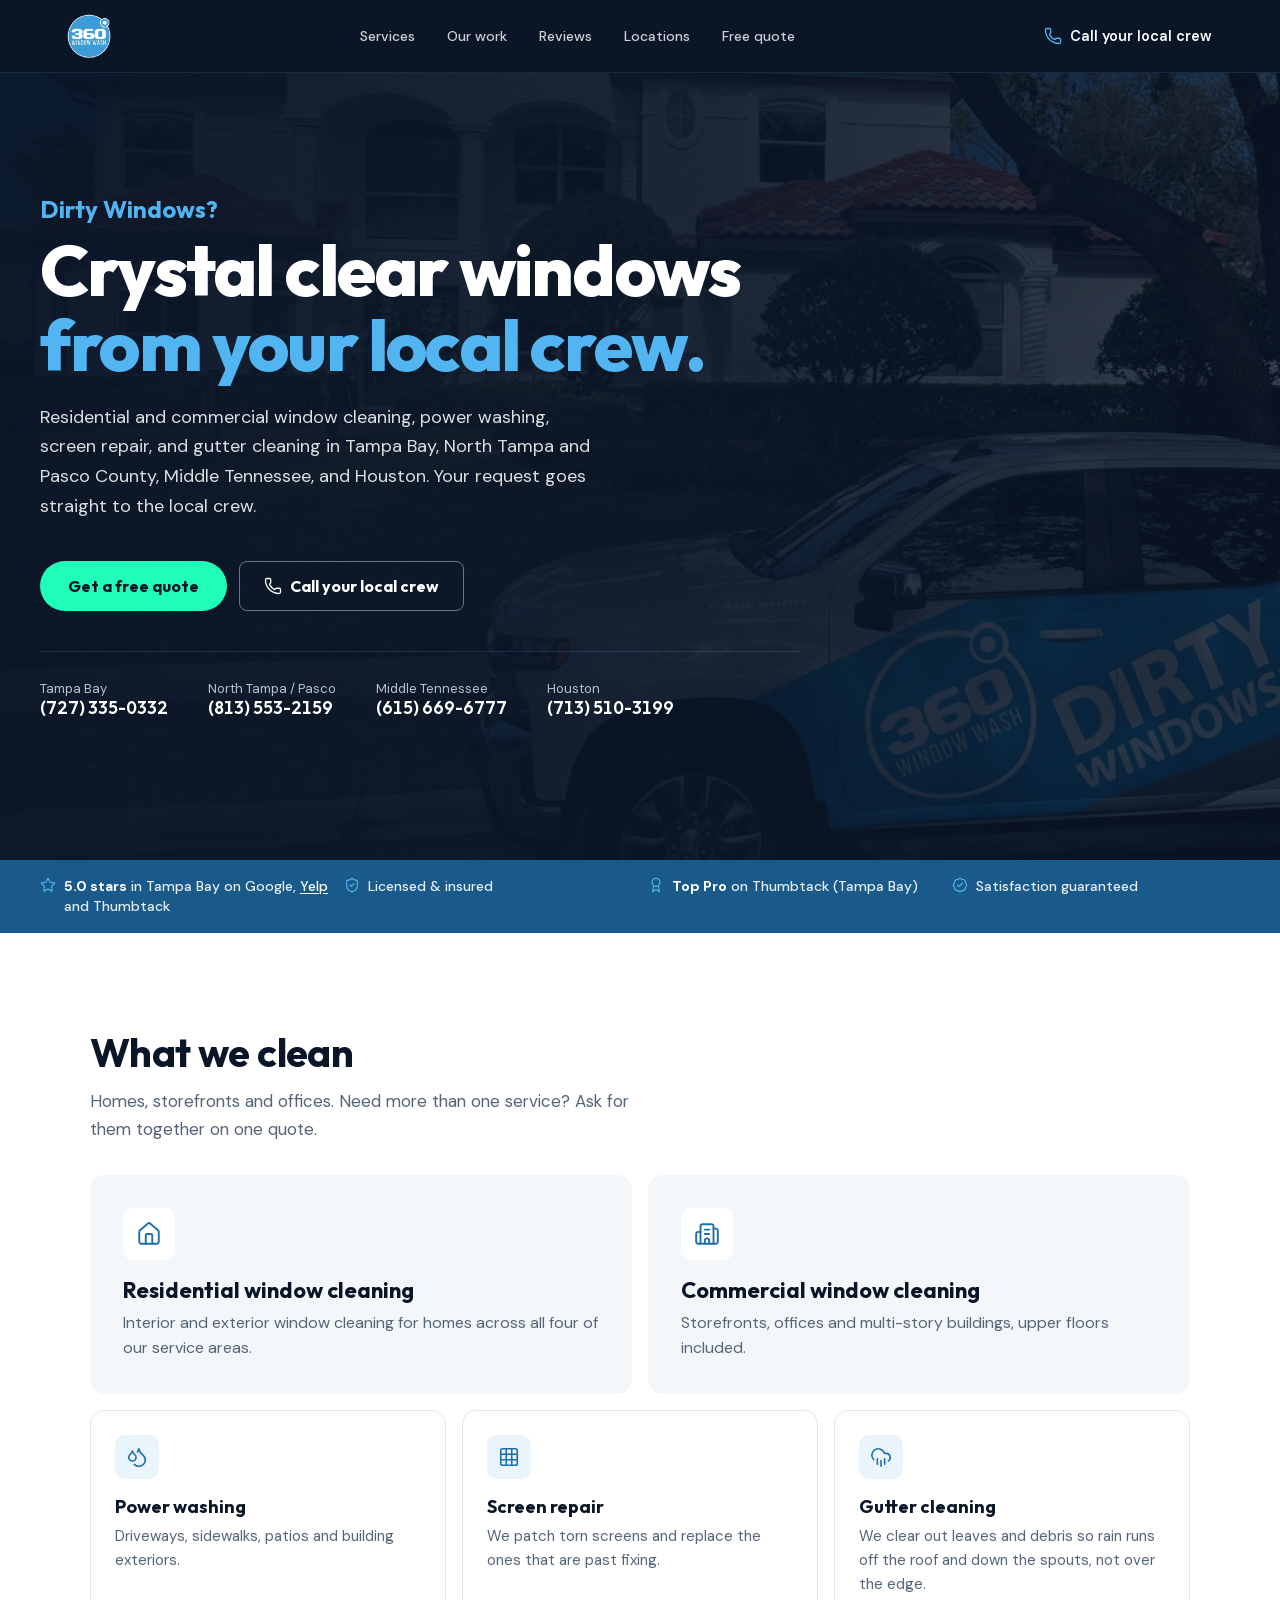
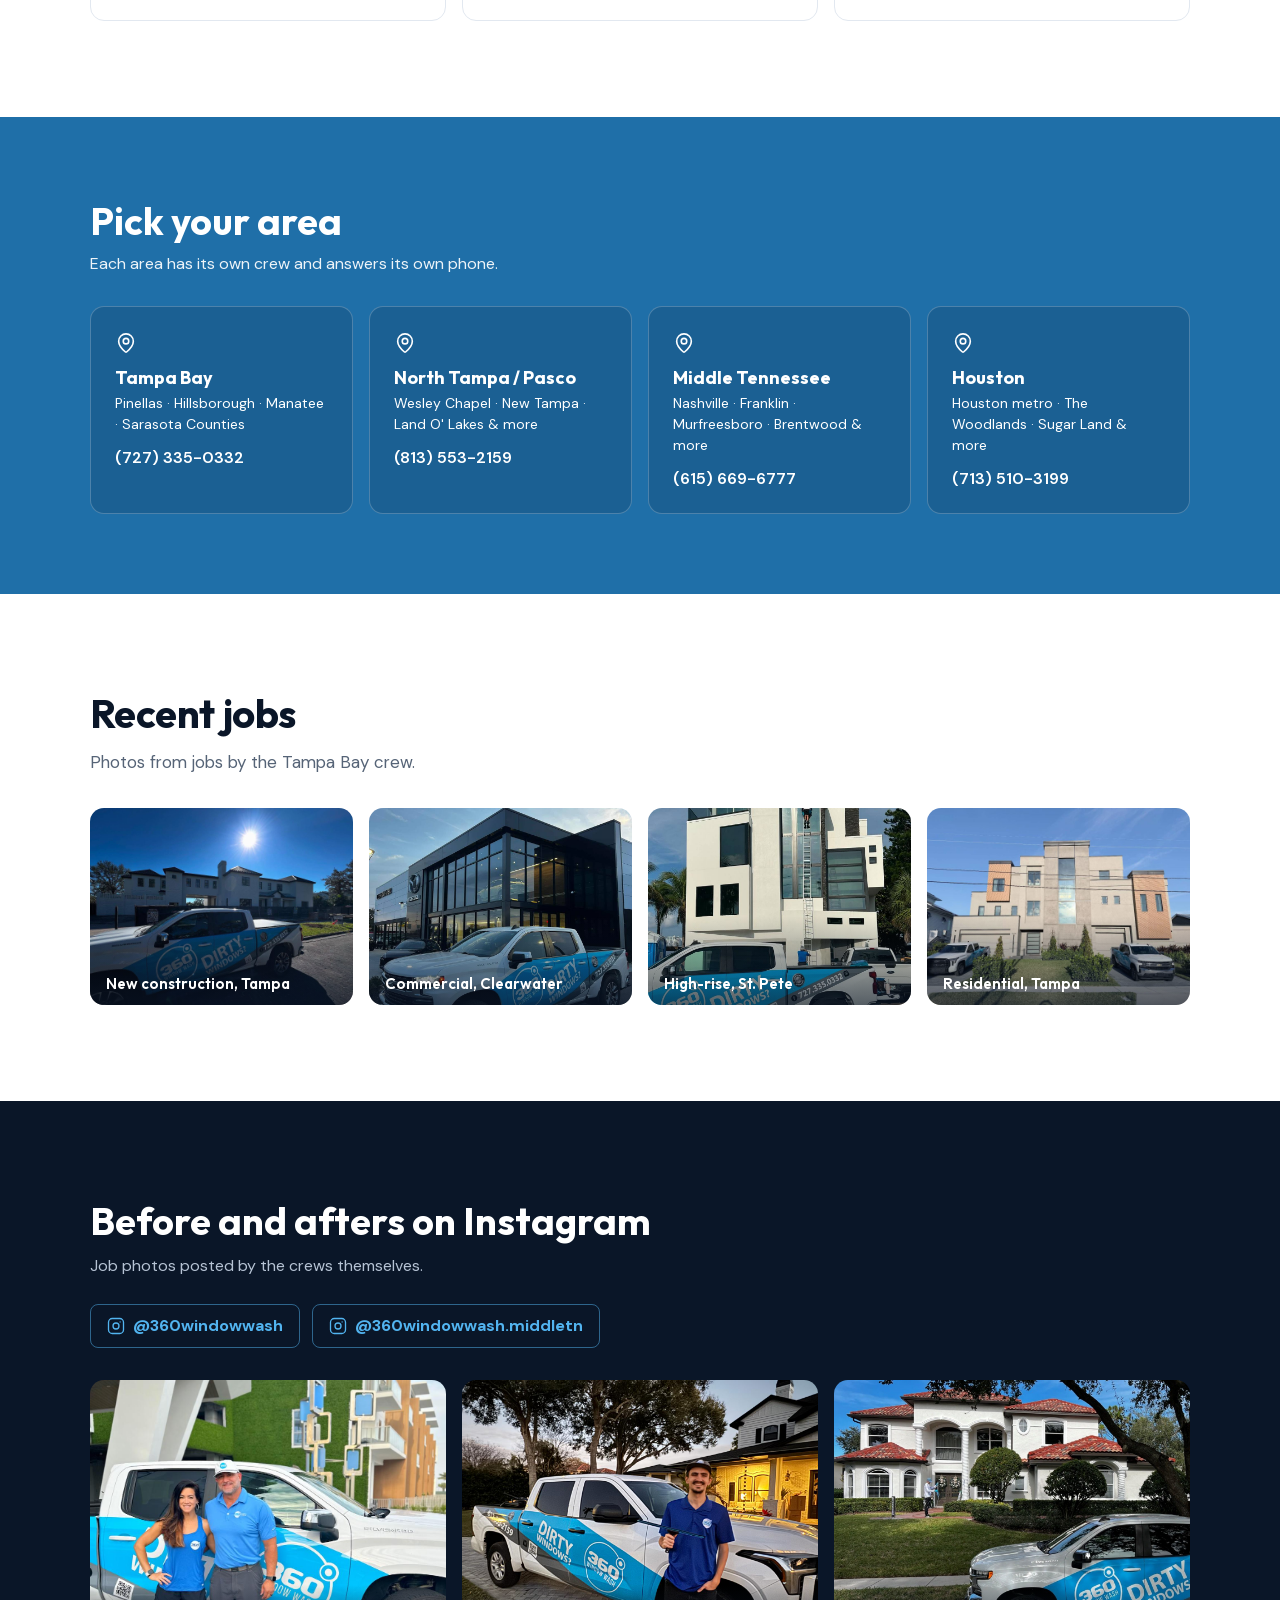
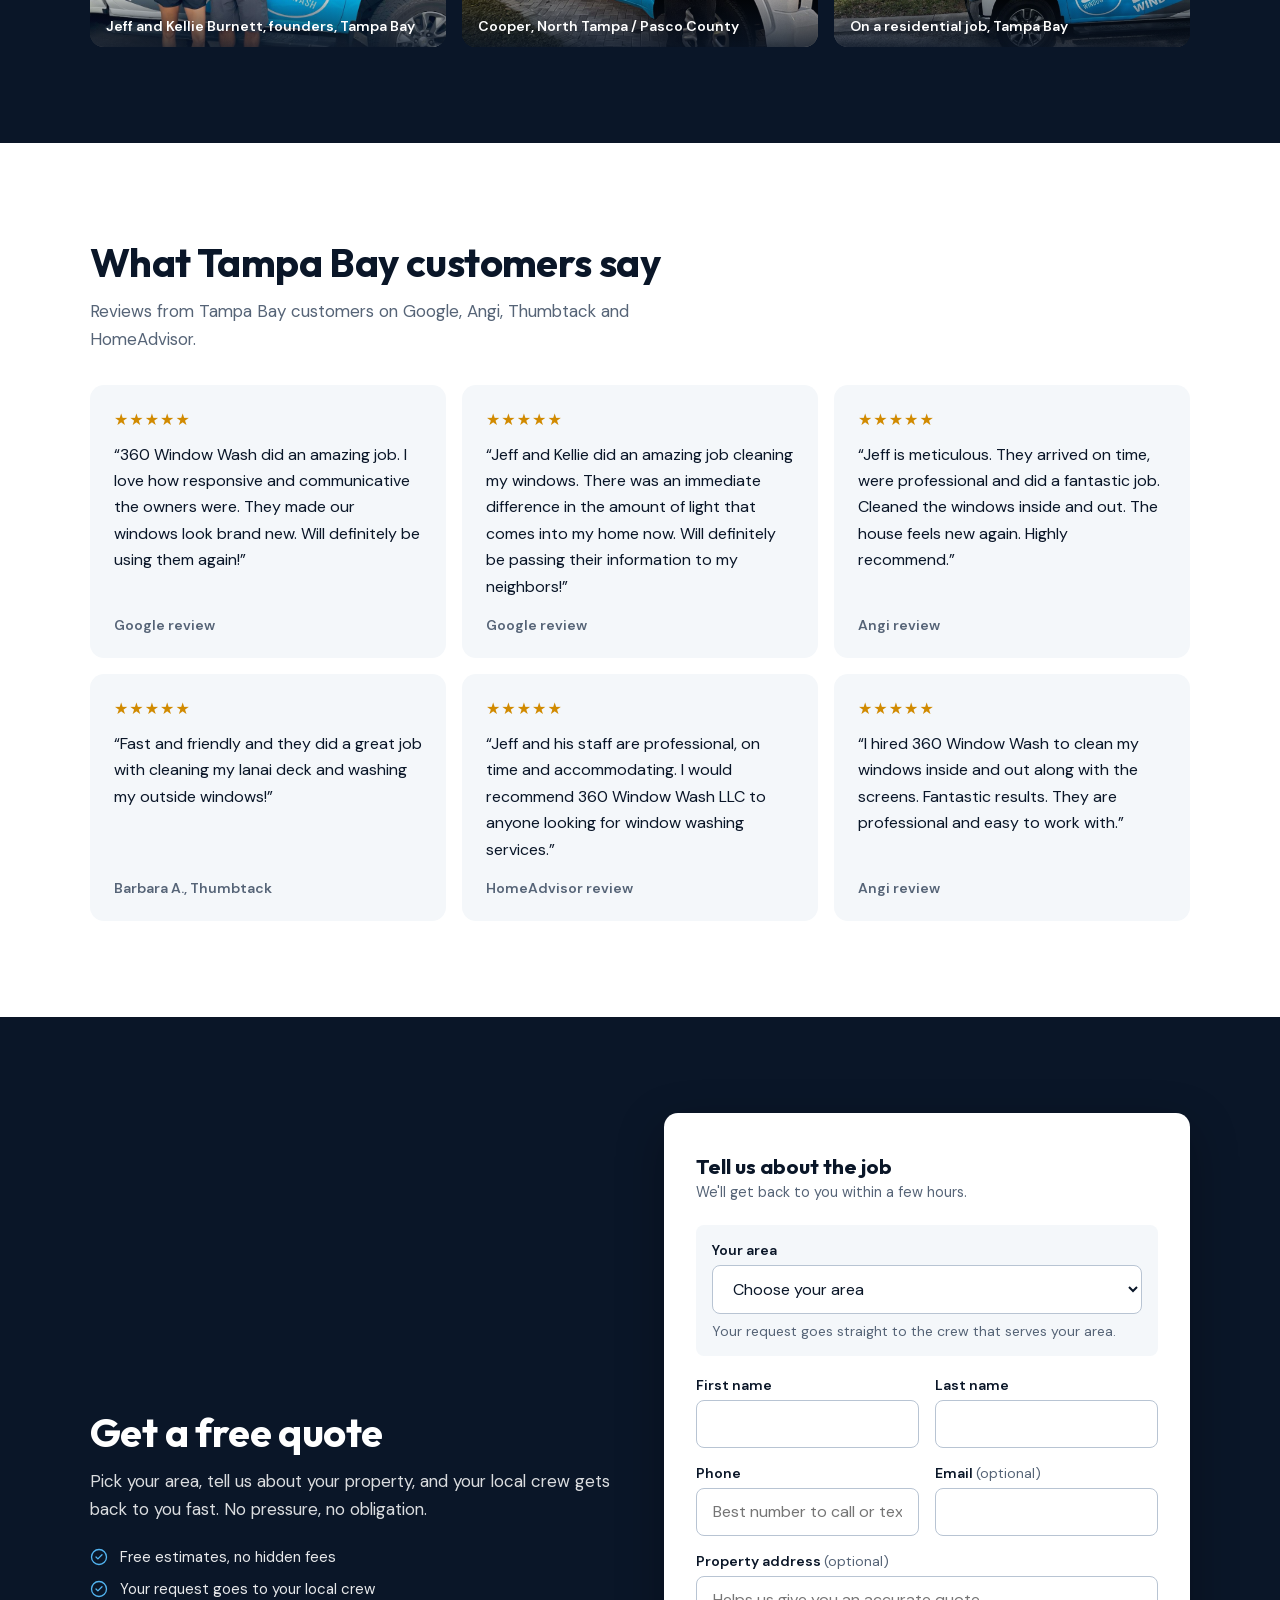
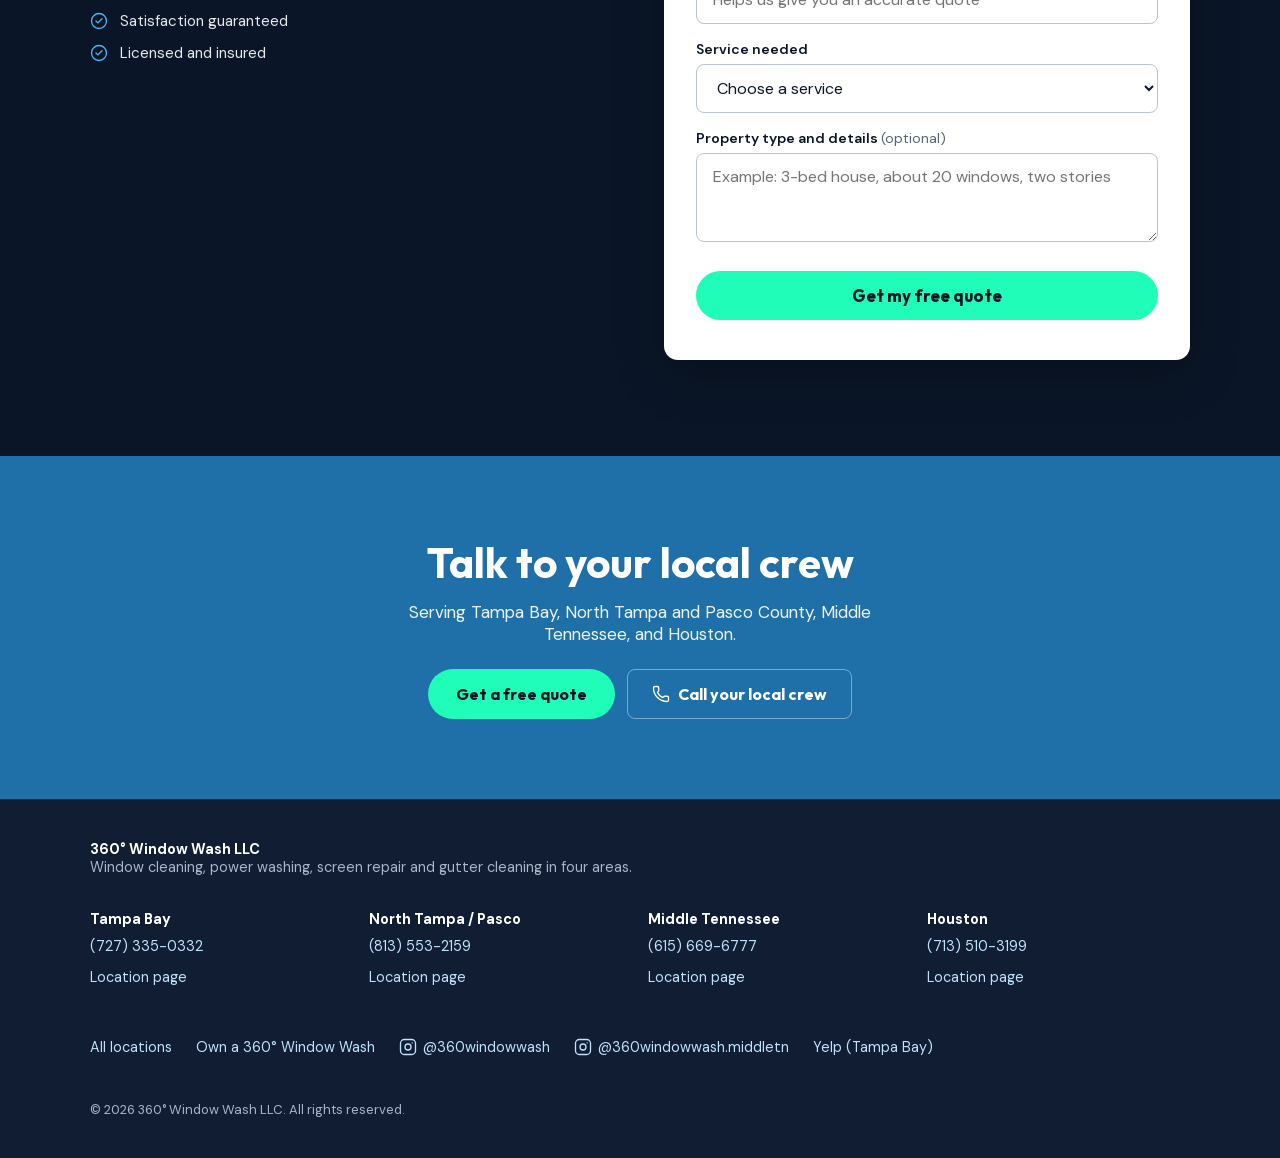
==== commit 8aabcd93: "antislop pass (miqdadbadjuber) across all 7 pages, from audit-fixes-1103 Polish mode, ENERGY 2 / RHY" ====
--- a/index.html
+++ b/index.html
@@ -28,40 +28,39 @@
     <a href="/" aria-label="360° Window Wash home"><img src="/logo-full.webp" alt="360° Window Wash" class="nav-logo" width="58" height="48"></a>
     <div class="nav-links">
       <a href="#services">Services</a>
-      <a href="#gallery">Our Work</a>
+      <a href="#gallery">Our work</a>
       <a href="#reviews">Reviews</a>
       <a href="/locations.html">Locations</a>
-      <a href="#quote">Free Quote</a>
+      <a href="#quote">Free quote</a>
     </div>
     <div class="nav-right">
       <button type="button" class="nav-phone" data-call-picker aria-haspopup="dialog"><svg class="icon" xmlns="http://www.w3.org/2000/svg" viewBox="0 0 24 24" fill="none" stroke="currentColor" stroke-width="1.75" stroke-linecap="round" stroke-linejoin="round" aria-hidden="true"><path d="M13.832 16.568a1 1 0 0 0 1.213-.303l.355-.465A2 2 0 0 1 17 15h3a2 2 0 0 1 2 2v3a2 2 0 0 1-2 2A18 18 0 0 1 2 4a2 2 0 0 1 2-2h3a2 2 0 0 1 2 2v3a2 2 0 0 1-.8 1.6l-.468.351a1 1 0 0 0-.292 1.233 14 14 0 0 0 6.392 6.384"/></svg><span>Call <span class="label-long">your local crew</span></span></button>
       <button class="nav-hamburger" id="hamburger" aria-label="Menu" aria-expanded="false" aria-controls="mobileMenu">
-        <span></span><span></span><span></span>
+        <span class="bars" aria-hidden="true"><span></span><span></span><span></span></span>Menu
       </button>
     </div>
   </div>
 </nav>
 <div class="mobile-menu" id="mobileMenu">
   <a href="#services">Services</a>
-  <a href="#gallery">Our Work</a>
+  <a href="#gallery">Our work</a>
   <a href="#reviews">Reviews</a>
   <a href="/locations.html">Locations</a>
-  <a href="#quote">Free Quote</a>
+  <a href="#quote">Free quote</a>
   <a href="/franchise.html">Own a 360° Window Wash</a>
   <button type="button" class="mobile-cta" data-call-picker aria-haspopup="dialog">Call your local crew</button>
 </div>
 
 <section class="hero">
-  <div class="hero-bg" style="background-image:url('/hero-2025.jpg')"></div>
-  <div class="hero-gradient"></div>
-  <div class="hero-glow"></div>
+  <img class="hero-bg" src="/hero-home.jpg" srcset="/hero-home-760.jpg 760w, /hero-home.jpg 1260w" sizes="100vw" alt="" width="1260" height="1100" fetchpriority="high">
+  <div class="hero-scrim"></div>
   <div class="hero-wrap">
     <div class="hero-inner">
       <div class="hero-tagline">Dirty Windows?</div>
-      <h1>Crystal Clear Windows.<br><span>Four Locations.</span></h1>
+      <h1>Crystal clear windows<br><span>from your local crew.</span></h1>
       <p>Residential and commercial window cleaning, power washing, screen repair, and gutter cleaning in Tampa Bay, North Tampa and Pasco County, Middle Tennessee, and Houston. Your request goes straight to the local crew.</p>
       <div class="hero-btns">
-        <a href="#quote" class="btn btn-blue">Get a Free Quote</a>
+        <a href="#quote" class="btn btn-accent">Get a free quote</a>
         <button type="button" class="btn btn-glass" data-call-picker aria-haspopup="dialog"><svg class="icon" xmlns="http://www.w3.org/2000/svg" viewBox="0 0 24 24" fill="none" stroke="currentColor" stroke-width="1.75" stroke-linecap="round" stroke-linejoin="round" aria-hidden="true"><path d="M13.832 16.568a1 1 0 0 0 1.213-.303l.355-.465A2 2 0 0 1 17 15h3a2 2 0 0 1 2 2v3a2 2 0 0 1-2 2A18 18 0 0 1 2 4a2 2 0 0 1 2-2h3a2 2 0 0 1 2 2v3a2 2 0 0 1-.8 1.6l-.468.351a1 1 0 0 0-.292 1.233 14 14 0 0 0 6.392 6.384"/></svg>Call your local crew</button>
       </div>
       <div class="hero-areas" aria-label="Call a location directly"><a href="tel:+17273350332"><span class="area">Tampa Bay</span><span class="num">(727) 335-0332</span></a><a href="tel:+18135532159"><span class="area">North Tampa / Pasco</span><span class="num">(813) 553-2159</span></a><a href="tel:+16156696777"><span class="area">Middle Tennessee</span><span class="num">(615) 669-6777</span></a><a href="tel:+17135103199"><span class="area">Houston</span><span class="num">(713) 510-3199</span></a></div>
@@ -71,48 +70,42 @@
 
 <div class="trust-bar">
   <div class="trust-inner">
-    <div><svg class="icon" xmlns="http://www.w3.org/2000/svg" viewBox="0 0 24 24" fill="none" stroke="currentColor" stroke-width="1.75" stroke-linecap="round" stroke-linejoin="round" aria-hidden="true"><path d="M11.525 2.295a.53.53 0 0 1 .95 0l2.31 4.679a2.123 2.123 0 0 0 1.595 1.16l5.166.756a.53.53 0 0 1 .294.904l-3.736 3.638a2.123 2.123 0 0 0-.611 1.878l.882 5.14a.53.53 0 0 1-.771.56l-4.618-2.428a2.122 2.122 0 0 0-1.973 0L6.396 21.01a.53.53 0 0 1-.77-.56l.881-5.139a2.122 2.122 0 0 0-.611-1.879L2.16 9.795a.53.53 0 0 1 .294-.906l5.165-.755a2.122 2.122 0 0 0 1.597-1.16z"/></svg><strong>5.0 stars</strong> in Tampa Bay on Google, Yelp and Thumbtack</div>
+    <div><svg class="icon" xmlns="http://www.w3.org/2000/svg" viewBox="0 0 24 24" fill="none" stroke="currentColor" stroke-width="1.75" stroke-linecap="round" stroke-linejoin="round" aria-hidden="true"><path d="M11.525 2.295a.53.53 0 0 1 .95 0l2.31 4.679a2.123 2.123 0 0 0 1.595 1.16l5.166.756a.53.53 0 0 1 .294.904l-3.736 3.638a2.123 2.123 0 0 0-.611 1.878l.882 5.14a.53.53 0 0 1-.771.56l-4.618-2.428a2.122 2.122 0 0 0-1.973 0L6.396 21.01a.53.53 0 0 1-.77-.56l.881-5.139a2.122 2.122 0 0 0-.611-1.879L2.16 9.795a.53.53 0 0 1 .294-.906l5.165-.755a2.122 2.122 0 0 0 1.597-1.16z"/></svg><strong>5.0 stars</strong> in Tampa Bay on Google, <a href="https://www.yelp.com/biz/360-window-wash-pinellas-park-2" target="_blank" rel="noopener">Yelp</a> and Thumbtack</div>
     <div><svg class="icon" xmlns="http://www.w3.org/2000/svg" viewBox="0 0 24 24" fill="none" stroke="currentColor" stroke-width="1.75" stroke-linecap="round" stroke-linejoin="round" aria-hidden="true"><path d="M20 13c0 5-3.5 7.5-7.66 8.95a1 1 0 0 1-.67-.01C7.5 20.5 4 18 4 13V6a1 1 0 0 1 1-1c2 0 4.5-1.2 6.24-2.72a1.17 1.17 0 0 1 1.52 0C14.51 3.81 17 5 19 5a1 1 0 0 1 1 1z"/><path d="m9 12 2 2 4-4"/></svg>Licensed &amp; insured</div>
     <div><svg class="icon" xmlns="http://www.w3.org/2000/svg" viewBox="0 0 24 24" fill="none" stroke="currentColor" stroke-width="1.75" stroke-linecap="round" stroke-linejoin="round" aria-hidden="true"><path d="m15.477 12.89 1.515 8.526a.5.5 0 0 1-.81.47l-3.58-2.687a1 1 0 0 0-1.197 0l-3.586 2.686a.5.5 0 0 1-.81-.469l1.514-8.526"/><circle cx="12" cy="8" r="6"/></svg><strong>Top Pro</strong> on Thumbtack (Tampa Bay)</div>
     <div><svg class="icon" xmlns="http://www.w3.org/2000/svg" viewBox="0 0 24 24" fill="none" stroke="currentColor" stroke-width="1.75" stroke-linecap="round" stroke-linejoin="round" aria-hidden="true"><path d="M3.85 8.62a4 4 0 0 1 4.78-4.77 4 4 0 0 1 6.74 0 4 4 0 0 1 4.78 4.78 4 4 0 0 1 0 6.74 4 4 0 0 1-4.77 4.78 4 4 0 0 1-6.75 0 4 4 0 0 1-4.78-4.77 4 4 0 0 1 0-6.76Z"/><path d="m16 9-5.5 5.5L8 12"/></svg>Satisfaction guaranteed</div>
   </div>
 </div>
 
-<div class="tagline-strip">
-  <h2>Dirty Windows? We Fix That.</h2>
-  <p>Crystal clear results. Every time. Guaranteed.</p>
-</div>
-
 <section id="services" class="services-section">
   <div class="section-inner">
-    <span class="section-tag">What We Do</span>
-    <h2 class="section-title">Professional Window Cleaning<br>&amp; Exterior Services</h2>
-    <p class="section-desc">From residential homes to commercial storefronts, we handle every job with precision and care.</p>
+    <h2 class="section-title">What we clean</h2>
+    <p class="section-desc">Homes, storefronts and offices. Need more than one service? Ask for them together on one quote.</p>
     <div class="services-grid">
-      <div class="service-card fade-in">
+      <div class="service-card lead">
         <div class="service-icon"><svg class="icon" xmlns="http://www.w3.org/2000/svg" viewBox="0 0 24 24" fill="none" stroke="currentColor" stroke-width="1.75" stroke-linecap="round" stroke-linejoin="round" aria-hidden="true"><path d="M15 21v-8a1 1 0 0 0-1-1h-4a1 1 0 0 0-1 1v8"/><path d="M3 10a2 2 0 0 1 .709-1.528l7-6a2 2 0 0 1 2.582 0l7 6A2 2 0 0 1 21 10v9a2 2 0 0 1-2 2H5a2 2 0 0 1-2-2z"/></svg></div>
-        <h3>Residential Window Cleaning</h3>
-        <p>Interior and exterior window cleaning for homes across all four of our service areas. Crystal clear results every single time.</p>
-      </div>
-      <div class="service-card fade-in">
+        <h3>Residential window cleaning</h3>
+        <p>Interior and exterior window cleaning for homes across all four of our service areas.</p>
+      </div>
+      <div class="service-card lead">
         <div class="service-icon"><svg class="icon" xmlns="http://www.w3.org/2000/svg" viewBox="0 0 24 24" fill="none" stroke="currentColor" stroke-width="1.75" stroke-linecap="round" stroke-linejoin="round" aria-hidden="true"><path d="M10 12h4"/><path d="M10 8h4"/><path d="M14 21v-3a2 2 0 0 0-4 0v3"/><path d="M6 10H4a2 2 0 0 0-2 2v7a2 2 0 0 0 2 2h16a2 2 0 0 0 2-2V9a2 2 0 0 0-2-2h-2"/><path d="M6 21V5a2 2 0 0 1 2-2h8a2 2 0 0 1 2 2v16"/></svg></div>
-        <h3>Commercial Window Cleaning</h3>
-        <p>Storefronts, offices, and multi-story buildings. We keep your business looking sharp and professional.</p>
-      </div>
-      <div class="service-card fade-in">
+        <h3>Commercial window cleaning</h3>
+        <p>Storefronts, offices and multi-story buildings, upper floors included.</p>
+      </div>
+      <div class="service-card">
         <div class="service-icon"><svg class="icon" xmlns="http://www.w3.org/2000/svg" viewBox="0 0 24 24" fill="none" stroke="currentColor" stroke-width="1.75" stroke-linecap="round" stroke-linejoin="round" aria-hidden="true"><path d="M7 16.3c2.2 0 4-1.83 4-4.05 0-1.16-.57-2.26-1.71-3.19S7.29 6.75 7 5.3c-.29 1.45-1.14 2.84-2.29 3.76S3 11.1 3 12.25c0 2.22 1.8 4.05 4 4.05z"/><path d="M12.56 6.6A10.97 10.97 0 0 0 14 3.02c.5 2.5 2 4.9 4 6.5s3 3.5 3 5.5a6.98 6.98 0 0 1-11.91 4.97"/></svg></div>
-        <h3>Power Washing</h3>
-        <p>Driveways, sidewalks, patios, and building exteriors. Blast away years of grime and buildup instantly.</p>
-      </div>
-      <div class="service-card fade-in">
+        <h3>Power washing</h3>
+        <p>Driveways, sidewalks, patios and building exteriors.</p>
+      </div>
+      <div class="service-card">
         <div class="service-icon"><svg class="icon" xmlns="http://www.w3.org/2000/svg" viewBox="0 0 24 24" fill="none" stroke="currentColor" stroke-width="1.75" stroke-linecap="round" stroke-linejoin="round" aria-hidden="true"><rect width="18" height="18" x="3" y="3" rx="2"/><path d="M3 9h18"/><path d="M3 15h18"/><path d="M9 3v18"/><path d="M15 3v18"/></svg></div>
-        <h3>Screen Repair</h3>
-        <p>Torn or damaged screens? We repair and replace window screens to keep bugs out and views crystal clear.</p>
-      </div>
-      <div class="service-card fade-in">
+        <h3>Screen repair</h3>
+        <p>We patch torn screens and replace the ones that are past fixing.</p>
+      </div>
+      <div class="service-card">
         <div class="service-icon"><svg class="icon" xmlns="http://www.w3.org/2000/svg" viewBox="0 0 24 24" fill="none" stroke="currentColor" stroke-width="1.75" stroke-linecap="round" stroke-linejoin="round" aria-hidden="true"><path d="M4 14.899A7 7 0 1 1 15.71 8h1.79a4.5 4.5 0 0 1 2.5 8.242"/><path d="M16 14v6"/><path d="M8 14v6"/><path d="M12 16v6"/></svg></div>
-        <h3>Gutter Cleaning</h3>
-        <p>Prevent water damage with professional gutter cleaning. We clear debris and ensure proper drainage every time.</p>
+        <h3>Gutter cleaning</h3>
+        <p>We clear out leaves and debris so rain runs off the roof and down the spouts, not over the edge.</p>
       </div>
     </div>
   </div>
@@ -120,28 +113,28 @@
 
 <section class="counties-section" aria-labelledby="areasTitle">
   <div class="counties-inner">
-    <h2 id="areasTitle">Now Serving 4 Locations</h2>
-    <p>From Tampa Bay to Tennessee to Texas. Pick your area to see your local crew.</p>
+    <h2 id="areasTitle">Pick your area</h2>
+    <p>Each area has its own crew and answers its own phone.</p>
     <div class="counties-grid">
-      <a href="/tampa-bay.html" class="county-card fade-in">
+      <a href="/tampa-bay.html" class="county-card">
         <div class="county-icon"><svg class="icon" xmlns="http://www.w3.org/2000/svg" viewBox="0 0 24 24" fill="none" stroke="currentColor" stroke-width="1.75" stroke-linecap="round" stroke-linejoin="round" aria-hidden="true"><path d="M20 10c0 4.993-5.539 10.193-7.399 11.799a1 1 0 0 1-1.202 0C9.539 20.193 4 14.993 4 10a8 8 0 0 1 16 0"/><circle cx="12" cy="10" r="3"/></svg></div>
         <h3>Tampa Bay</h3>
         <p>Pinellas · Hillsborough · Manatee · Sarasota Counties</p>
         <span class="county-phone">(727) 335-0332</span>
       </a>
-      <a href="/north-central-florida.html" class="county-card fade-in">
+      <a href="/north-central-florida.html" class="county-card">
         <div class="county-icon"><svg class="icon" xmlns="http://www.w3.org/2000/svg" viewBox="0 0 24 24" fill="none" stroke="currentColor" stroke-width="1.75" stroke-linecap="round" stroke-linejoin="round" aria-hidden="true"><path d="M20 10c0 4.993-5.539 10.193-7.399 11.799a1 1 0 0 1-1.202 0C9.539 20.193 4 14.993 4 10a8 8 0 0 1 16 0"/><circle cx="12" cy="10" r="3"/></svg></div>
         <h3>North Tampa / Pasco</h3>
         <p>Wesley Chapel · New Tampa · Land O' Lakes &amp; more</p>
         <span class="county-phone">(813) 553-2159</span>
       </a>
-      <a href="/middle-tennessee.html" class="county-card fade-in">
+      <a href="/middle-tennessee.html" class="county-card">
         <div class="county-icon"><svg class="icon" xmlns="http://www.w3.org/2000/svg" viewBox="0 0 24 24" fill="none" stroke="currentColor" stroke-width="1.75" stroke-linecap="round" stroke-linejoin="round" aria-hidden="true"><path d="M20 10c0 4.993-5.539 10.193-7.399 11.799a1 1 0 0 1-1.202 0C9.539 20.193 4 14.993 4 10a8 8 0 0 1 16 0"/><circle cx="12" cy="10" r="3"/></svg></div>
         <h3>Middle Tennessee</h3>
         <p>Nashville · Franklin · Murfreesboro · Brentwood &amp; more</p>
         <span class="county-phone">(615) 669-6777</span>
       </a>
-      <a href="/houston.html" class="county-card fade-in">
+      <a href="/houston.html" class="county-card">
         <div class="county-icon"><svg class="icon" xmlns="http://www.w3.org/2000/svg" viewBox="0 0 24 24" fill="none" stroke="currentColor" stroke-width="1.75" stroke-linecap="round" stroke-linejoin="round" aria-hidden="true"><path d="M20 10c0 4.993-5.539 10.193-7.399 11.799a1 1 0 0 1-1.202 0C9.539 20.193 4 14.993 4 10a8 8 0 0 1 16 0"/><circle cx="12" cy="10" r="3"/></svg></div>
         <h3>Houston</h3>
         <p>Houston metro · The Woodlands · Sugar Land &amp; more</p>
@@ -153,23 +146,22 @@
 
 <section id="gallery" class="gallery-section">
   <div class="section-inner">
-    <span class="section-tag">Our Work</span>
-    <h2 class="section-title">See the 360° Difference</h2>
-    <p class="section-desc">Real results from real jobs by our Tampa Bay crew. The difference speaks for itself.</p>
+    <h2 class="section-title">Recent jobs</h2>
+    <p class="section-desc">Photos from jobs by the Tampa Bay crew.</p>
     <div class="gallery-grid">
-      <figure class="gallery-item fade-in">
+      <figure class="gallery-item">
         <img src="/work-1.jpg" alt="New construction window cleaning" loading="lazy" width="640" height="480">
         <figcaption class="gallery-label">New construction, Tampa</figcaption>
       </figure>
-      <figure class="gallery-item fade-in">
+      <figure class="gallery-item">
         <img src="/commercial-1.jpg" alt="Commercial window cleaning at a Clearwater dealership" loading="lazy" width="640" height="480">
         <figcaption class="gallery-label">Commercial, Clearwater</figcaption>
       </figure>
-      <figure class="gallery-item fade-in">
+      <figure class="gallery-item">
         <img src="/work-action.jpg" alt="Crew on a ladder cleaning windows on a four-story home" loading="lazy" width="640" height="480">
         <figcaption class="gallery-label">High-rise, St. Pete</figcaption>
       </figure>
-      <figure class="gallery-item fade-in">
+      <figure class="gallery-item">
         <img src="/residential-1.jpg" alt="Two 360 trucks outside a modern home after a window cleaning" loading="lazy" width="640" height="480">
         <figcaption class="gallery-label">Residential, Tampa</figcaption>
       </figure>
@@ -179,53 +171,51 @@
 
 <section class="instagram-section">
   <div class="instagram-inner">
-    <span class="section-tag">Follow Along</span>
-    <h2>Follow Along on Instagram</h2>
-    <p>Before and afters and job highlights from our crews.</p>
+    <h2>Before and afters on Instagram</h2>
+    <p>Job photos posted by the crews themselves.</p>
     <div class="insta-handles">
       <a href="https://www.instagram.com/360windowwash" target="_blank" rel="noopener" class="insta-handle"><svg class="icon" xmlns="http://www.w3.org/2000/svg" viewBox="0 0 24 24" fill="none" stroke="currentColor" stroke-width="1.75" stroke-linecap="round" stroke-linejoin="round" aria-hidden="true"><rect width="20" height="20" x="2" y="2" rx="5"/><circle cx="12" cy="12" r="4"/><line x1="17.5" x2="17.51" y1="6.5" y2="6.5"/></svg>@360windowwash</a>
       <a href="https://www.instagram.com/360windowwash.middletn/" target="_blank" rel="noopener" class="insta-handle"><svg class="icon" xmlns="http://www.w3.org/2000/svg" viewBox="0 0 24 24" fill="none" stroke="currentColor" stroke-width="1.75" stroke-linecap="round" stroke-linejoin="round" aria-hidden="true"><rect width="20" height="20" x="2" y="2" rx="5"/><circle cx="12" cy="12" r="4"/><line x1="17.5" x2="17.51" y1="6.5" y2="6.5"/></svg>@360windowwash.middletn</a>
     </div>
     <div class="photo-row">
-      <figure class="fade-in"><img src="/jeff-kellie.jpg" alt="Founders Jeff and Kellie Burnett next to a 360 Window Wash truck" loading="lazy" width="480" height="360"><figcaption>Jeff and Kellie Burnett, founders, Tampa Bay</figcaption></figure>
-      <figure class="fade-in"><img src="/cooper.jpg" alt="Cooper with his 360 Window Wash truck" loading="lazy" width="480" height="360"><figcaption>Cooper, North Tampa / Pasco County</figcaption></figure>
-      <figure class="fade-in"><img src="/hero-2025.jpg" alt="360 Window Wash truck parked outside a two-story home" loading="lazy" width="480" height="360"><figcaption>On a residential job, Tampa Bay</figcaption></figure>
+      <figure><img src="/jeff-kellie.jpg" alt="Founders Jeff and Kellie Burnett next to a 360 Window Wash truck" loading="lazy" width="480" height="360"><figcaption>Jeff and Kellie Burnett, founders, Tampa Bay</figcaption></figure>
+      <figure><img src="/cooper.jpg" alt="Cooper with his 360 Window Wash truck" loading="lazy" width="480" height="360"><figcaption>Cooper, North Tampa / Pasco County</figcaption></figure>
+      <figure><img src="/hero-home.jpg" alt="A 360 Window Wash crew member cleaning a front door, with the truck parked out front" loading="lazy" width="1260" height="1100"><figcaption>On a residential job, Tampa Bay</figcaption></figure>
     </div>
   </div>
 </section>
 
 <section id="reviews" class="reviews-section">
   <div class="section-inner">
-    <span class="section-tag">Reviews</span>
-    <h2 class="section-title">Don't Take Our Word For It</h2>
+    <h2 class="section-title">What Tampa Bay customers say</h2>
     <p class="section-desc">Reviews from Tampa Bay customers on Google, Angi, Thumbtack and HomeAdvisor.</p>
     <div class="reviews-grid">
-      <figure class="review-card fade-in">
+      <figure class="review-card">
         <div class="review-stars" aria-label="5 out of 5 stars">★★★★★</div>
         <blockquote class="review-text">“360 Window Wash did an amazing job. I love how responsive and communicative the owners were. They made our windows look brand new. Will definitely be using them again!”</blockquote>
         <figcaption class="review-author">Google review</figcaption>
       </figure>
-      <figure class="review-card fade-in">
+      <figure class="review-card">
         <div class="review-stars" aria-label="5 out of 5 stars">★★★★★</div>
         <blockquote class="review-text">“Jeff and Kellie did an amazing job cleaning my windows. There was an immediate difference in the amount of light that comes into my home now. Will definitely be passing their information to my neighbors!”</blockquote>
         <figcaption class="review-author">Google review</figcaption>
       </figure>
-      <figure class="review-card fade-in">
+      <figure class="review-card">
         <div class="review-stars" aria-label="5 out of 5 stars">★★★★★</div>
         <blockquote class="review-text">“Jeff is meticulous. They arrived on time, were professional and did a fantastic job. Cleaned the windows inside and out. The house feels new again. Highly recommend.”</blockquote>
         <figcaption class="review-author">Angi review</figcaption>
       </figure>
-      <figure class="review-card fade-in">
+      <figure class="review-card">
         <div class="review-stars" aria-label="5 out of 5 stars">★★★★★</div>
         <blockquote class="review-text">“Fast and friendly and they did a great job with cleaning my lanai deck and washing my outside windows!”</blockquote>
         <figcaption class="review-author">Barbara A., Thumbtack</figcaption>
       </figure>
-      <figure class="review-card fade-in">
+      <figure class="review-card">
         <div class="review-stars" aria-label="5 out of 5 stars">★★★★★</div>
         <blockquote class="review-text">“Jeff and his staff are professional, on time and accommodating. I would recommend 360 Window Wash LLC to anyone looking for window washing services.”</blockquote>
         <figcaption class="review-author">HomeAdvisor review</figcaption>
       </figure>
-      <figure class="review-card fade-in">
+      <figure class="review-card">
         <div class="review-stars" aria-label="5 out of 5 stars">★★★★★</div>
         <blockquote class="review-text">“I hired 360 Window Wash to clean my windows inside and out along with the screens. Fantastic results. They are professional and easy to work with.”</blockquote>
         <figcaption class="review-author">Angi review</figcaption>
@@ -238,13 +228,12 @@
   <div class="section-inner">
     <div class="quote-inner">
       <div class="quote-text">
-        <span class="section-tag">Free Estimate</span>
-        <h2 class="section-title">Dirty Windows?<br>Get a Free Quote.</h2>
+        <h2 class="section-title">Get a free quote</h2>
         <p class="section-desc">Pick your area, tell us about your property, and your local crew gets back to you fast. No pressure, no obligation.</p>
         <ul class="quote-features"><li class="quote-feat"><svg class="icon" xmlns="http://www.w3.org/2000/svg" viewBox="0 0 24 24" fill="none" stroke="currentColor" stroke-width="1.75" stroke-linecap="round" stroke-linejoin="round" aria-hidden="true"><circle cx="12" cy="12" r="10"/><path d="m16 9-5.5 5.5L8 12"/></svg>Free estimates, no hidden fees</li><li class="quote-feat"><svg class="icon" xmlns="http://www.w3.org/2000/svg" viewBox="0 0 24 24" fill="none" stroke="currentColor" stroke-width="1.75" stroke-linecap="round" stroke-linejoin="round" aria-hidden="true"><circle cx="12" cy="12" r="10"/><path d="m16 9-5.5 5.5L8 12"/></svg>Your request goes to your local crew</li><li class="quote-feat"><svg class="icon" xmlns="http://www.w3.org/2000/svg" viewBox="0 0 24 24" fill="none" stroke="currentColor" stroke-width="1.75" stroke-linecap="round" stroke-linejoin="round" aria-hidden="true"><circle cx="12" cy="12" r="10"/><path d="m16 9-5.5 5.5L8 12"/></svg>Satisfaction guaranteed</li><li class="quote-feat"><svg class="icon" xmlns="http://www.w3.org/2000/svg" viewBox="0 0 24 24" fill="none" stroke="currentColor" stroke-width="1.75" stroke-linecap="round" stroke-linejoin="round" aria-hidden="true"><circle cx="12" cy="12" r="10"/><path d="m16 9-5.5 5.5L8 12"/></svg>Licensed and insured</li></ul>
       </div>
-      <div class="quote-form fade-in">
-        <h3>Request a Free Quote</h3>
+      <div class="quote-form">
+        <h3>Tell us about the job</h3>
         <p class="subtitle">We'll get back to you within a few hours.</p>
         <form data-quote-form>
           <div class="form-area">
@@ -263,7 +252,7 @@
             <div class="form-group"><label for="qlname">Last name</label><input type="text" id="qlname" name="lastName" autocomplete="family-name" required></div>
           </div>
           <div class="form-row">
-            <div class="form-group"><label for="qphone">Phone</label><input type="tel" id="qphone" name="phone" placeholder="(555) 555-1234" autocomplete="tel" required></div>
+            <div class="form-group"><label for="qphone">Phone</label><input type="tel" id="qphone" name="phone" placeholder="Best number to call or text" autocomplete="tel" required></div>
             <div class="form-group"><label for="qemail">Email <span class="opt">(optional)</span></label><input type="email" id="qemail" name="email" autocomplete="email"></div>
           </div>
           <div class="form-group">
@@ -286,7 +275,7 @@
             <label for="qdetails">Property type and details <span class="opt">(optional)</span></label>
             <textarea id="qdetails" name="details" rows="3" placeholder="Example: 3-bed house, about 20 windows, two stories"></textarea>
           </div>
-          <button type="submit" class="btn btn-submit">Get My Free Quote</button>
+          <button type="submit" class="btn btn-submit">Get my free quote</button>
         </form>
         <div class="form-error" role="alert"></div>
         <div class="form-success" tabindex="-1">
@@ -300,10 +289,10 @@
 </section>
 
 <section class="cta-section">
-  <h2>Dirty Windows? <br>We've Got You.</h2>
+  <h2>Talk to your local crew</h2>
   <p>Serving Tampa Bay, North Tampa and Pasco County, Middle Tennessee, and Houston.</p>
   <div class="cta-btns">
-    <a href="#quote" class="btn btn-accent">Get a Free Quote</a>
+    <a href="#quote" class="btn btn-accent">Get a free quote</a>
     <button type="button" class="btn btn-glass" data-call-picker aria-haspopup="dialog"><svg class="icon" xmlns="http://www.w3.org/2000/svg" viewBox="0 0 24 24" fill="none" stroke="currentColor" stroke-width="1.75" stroke-linecap="round" stroke-linejoin="round" aria-hidden="true"><path d="M13.832 16.568a1 1 0 0 0 1.213-.303l.355-.465A2 2 0 0 1 17 15h3a2 2 0 0 1 2 2v3a2 2 0 0 1-2 2A18 18 0 0 1 2 4a2 2 0 0 1 2-2h3a2 2 0 0 1 2 2v3a2 2 0 0 1-.8 1.6l-.468.351a1 1 0 0 0-.292 1.233 14 14 0 0 0 6.392 6.384"/></svg>Call your local crew</button>
   </div>
 </section>
--- a/assets/site.css
+++ b/assets/site.css
@@ -1,4 +1,13 @@
-/* 360° Window Wash shared styles */
+/* 360° Window Wash shared styles
+   Design read: local home-services site, plainspoken trade brand from the truck wrap.
+   Dials: ENERGY 2 / RHYTHM 2 / MOTION 1 (hover and pressed states only).
+   Why these choices, one line each (antislop R-31):
+   - Color: navy + the three logo blues are the truck wrap; teal is the one accent and marks the quote action only.
+   - Type: Outfit at 700-800 echoes the bold truck lettering; DM Sans keeps body copy plain and readable.
+   - Radius: 8px controls, 14px cards; the teal quote button is the only pill so the main action has its own shape.
+   - Shadow: only on things that sit above the page (the quote form card, the call picker dialog, the phone mockup).
+   - Spacing: 4px steps; sections at 3.5rem on phones and 6rem on desktop so phones do not scroll through empty bands.
+   - Motion: none on load or scroll; color changes on hover, a 1px press on buttons. */
 @font-face{font-family:'Outfit';font-style:normal;font-weight:400 800;font-display:swap;src:url('/fonts/outfit-latin.woff2') format('woff2')}
 @font-face{font-family:'DM Sans';font-style:normal;font-weight:400 700;font-display:swap;src:url('/fonts/dm-sans-latin.woff2') format('woff2')}
 *,*::before,*::after{box-sizing:border-box;margin:0;padding:0}
@@ -10,307 +19,327 @@
   --blue-bright:#52B4F0;
   --navy:#0a1628;
   --navy-light:#111d33;
-  --accent:#00e5a0;
+  --accent:#1ffdb8;
+  --accent-press:#00e5a0;
   --white:#fff;
   --gray-100:#f4f7fa;
   --gray-200:#e2e8f0;
   --gray-400:#94a3b8;
   --gray-600:#566477;
-  --radius:16px;
-  --radius-sm:10px;
+  --radius:14px;
+  --radius-sm:8px;
 }
 html{scroll-behavior:smooth;font-size:16px}
 body{font-family:'DM Sans',system-ui,sans-serif;color:var(--navy);background:var(--white);-webkit-font-smoothing:antialiased;overflow-x:hidden}
 h1,h2,h3,h4{font-family:'Outfit',system-ui,sans-serif}
-img{max-width:100%;display:block}
+img{max-width:100%;height:auto;display:block}
 a{text-decoration:none;color:inherit}
+/* Every enabled control shows it can be used (R-39) */
+a[href],button,select,summary,label[for]{cursor:pointer}
+button[disabled]{cursor:not-allowed}
 .icon{width:18px;height:18px;flex-shrink:0;display:inline-block;vertical-align:middle}
 :focus-visible{outline:2px solid var(--blue-bright);outline-offset:2px}
 .sr-only{position:absolute;width:1px;height:1px;overflow:hidden;clip:rect(0 0 0 0);white-space:nowrap}
 
-/* NAV */
-.nav{position:fixed;top:0;left:0;right:0;z-index:100;background:rgba(10,22,40,.96);backdrop-filter:blur(20px);-webkit-backdrop-filter:blur(20px);border-bottom:1px solid rgba(75,163,216,.15)}
-.nav-inner{max-width:1200px;margin:0 auto;padding:.9rem 1.5rem;display:flex;align-items:center;justify-content:space-between;gap:1rem}
+/* NAV: solid navy, no blur (the bar is opaque, so blur did nothing) */
+.nav{position:fixed;top:0;left:0;right:0;z-index:100;background:var(--navy);border-bottom:1px solid rgba(75,163,216,.15)}
+.nav-inner{max-width:1200px;margin:0 auto;padding:.75rem 1.25rem;display:flex;align-items:center;justify-content:space-between;gap:1rem}
 .nav-logo{height:48px;width:auto}
 .nav-links{display:none;gap:2rem;align-items:center}
-.nav-links a{color:rgba(255,255,255,.75);font-size:.875rem;font-weight:500;transition:color .2s}
-.nav-links a:hover{color:var(--blue-bright)}
-.nav-cta,.nav-links .nav-cta{background:var(--blue-ink);color:var(--white);font-weight:700;font-size:.875rem;padding:.6rem 1.4rem;border-radius:50px;border:none;cursor:pointer;font-family:inherit;transition:background .2s}
-.nav-cta:hover,.nav-links .nav-cta:hover{background:var(--blue-dark);color:var(--white)}
-.nav-right{display:flex;align-items:center;gap:.75rem}
-.nav-phone{display:flex;align-items:center;gap:.4rem;color:var(--white);font-weight:600;font-size:.9rem;background:none;border:none;font-family:inherit;cursor:pointer}
-.nav-phone .icon{color:var(--blue)}
-.nav-hamburger{display:flex;flex-direction:column;gap:5px;cursor:pointer;padding:.6rem;background:none;border:none}
-.nav-hamburger span{display:block;width:22px;height:2px;background:var(--white);border-radius:2px;transition:transform .3s,opacity .3s}
-.nav-hamburger.open span:nth-child(1){transform:translateY(7px) rotate(45deg)}
-.nav-hamburger.open span:nth-child(2){opacity:0}
-.nav-hamburger.open span:nth-child(3){transform:translateY(-7px) rotate(-45deg)}
-.mobile-menu{display:none;position:fixed;top:76px;left:0;right:0;background:rgba(10,22,40,.98);border-bottom:1px solid rgba(75,163,216,.15);padding:1.25rem 1.5rem;flex-direction:column;gap:1rem;z-index:99}
+.nav-links a{color:rgba(255,255,255,.8);font-size:.875rem;font-weight:500;padding:.5rem 0;transition:color .15s}
+.nav-links a:hover,.nav-links a[aria-current]{color:var(--white)}
+.nav-right{display:flex;align-items:center;gap:.5rem}
+.nav-phone{display:flex;align-items:center;gap:.5rem;min-height:44px;padding:0 .5rem;color:var(--white);font-weight:600;font-size:.9rem;background:none;border:none;font-family:inherit;border-radius:var(--radius-sm);transition:background .15s}
+.nav-phone:hover{background:rgba(255,255,255,.08)}
+.nav-phone .icon{color:var(--blue-bright)}
+.nav-cta{display:inline-flex;align-items:center;min-height:44px;background:var(--accent);color:var(--navy);font-weight:700;font-size:.9375rem;padding:0 1.25rem;border-radius:999px;transition:background .15s}
+.nav-cta:hover{background:var(--accent-press)}
+.nav-cta:active{transform:translateY(1px)}
+/* Labeled menu button: a bare hamburger hides the menu from people who do not know the icon */
+.nav-hamburger{display:flex;align-items:center;gap:.5rem;min-height:44px;padding:0 .75rem;background:none;border:1px solid rgba(255,255,255,.25);border-radius:var(--radius-sm);color:var(--white);font-family:inherit;font-size:.875rem;font-weight:600}
+.nav-hamburger:hover{background:rgba(255,255,255,.08)}
+.nav-hamburger .bars{display:flex;flex-direction:column;gap:4px}
+.nav-hamburger .bars span{display:block;width:18px;height:2px;background:var(--white);border-radius:2px;transition:transform .2s,opacity .2s}
+.nav-hamburger.open .bars span:nth-child(1){transform:translateY(6px) rotate(45deg)}
+.nav-hamburger.open .bars span:nth-child(2){opacity:0}
+.nav-hamburger.open .bars span:nth-child(3){transform:translateY(-6px) rotate(-45deg)}
+.mobile-menu{display:none;position:fixed;top:73px;left:0;right:0;background:var(--navy);border-bottom:1px solid rgba(75,163,216,.15);padding:1rem 1.25rem 1.25rem;flex-direction:column;gap:.25rem;z-index:99;max-height:calc(100dvh - 73px);overflow-y:auto}
 .mobile-menu.open{display:flex}
-.mobile-menu a{color:rgba(255,255,255,.85);font-size:1rem;font-weight:500;padding:.5rem 0;border-bottom:1px solid rgba(255,255,255,.06)}
-.mobile-menu .mobile-cta{background:var(--blue-ink);color:var(--white);font-weight:700;padding:.75rem 1.5rem;border-radius:50px;text-align:center;border:none;margin-top:.25rem;font-family:inherit;font-size:1rem;cursor:pointer}
+.mobile-menu a{color:rgba(255,255,255,.88);font-size:1rem;font-weight:500;padding:.75rem 0;border-bottom:1px solid rgba(255,255,255,.08)}
+.mobile-menu .mobile-cta{background:var(--blue-ink);color:var(--white);font-weight:700;padding:.875rem 1.5rem;border-radius:var(--radius-sm);text-align:center;border:none;margin-top:.75rem;font-family:inherit;font-size:1rem}
 @media(min-width:900px){.nav-links{display:flex}.nav-hamburger{display:none}.mobile-menu{display:none!important}}
 @media(max-width:420px){.nav-phone .label-long{display:none}}
 
-/* HERO */
-.hero{position:relative;min-height:100vh;display:flex;align-items:center;background:var(--navy);overflow:hidden;padding:7rem 1.5rem 4rem}
-.hero-bg{position:absolute;inset:0;background-position:center;background-size:cover;background-repeat:no-repeat;opacity:.2;filter:saturate(0.5)}
-.hero-gradient{position:absolute;inset:0;background:linear-gradient(135deg,rgba(10,22,40,.97) 0%,rgba(27,90,138,.6) 50%,rgba(75,163,216,.25) 100%)}
-.hero-glow{position:absolute;top:-10%;right:-5%;width:700px;height:700px;border-radius:50%;background:radial-gradient(circle,rgba(75,163,216,.18) 0%,transparent 65%);pointer-events:none}
+/* HERO: the real job photo is an <img> so it loads first; one navy scrim keeps the text readable */
+.hero{position:relative;display:flex;align-items:center;background:var(--navy);overflow:hidden;padding:7.5rem 1.25rem 3.5rem}
+.hero-bg{position:absolute;inset:0;width:100%;height:100%;object-fit:cover;object-position:center;opacity:.42}
+.hero-scrim{position:absolute;inset:0;background:linear-gradient(90deg,rgba(10,22,40,.94) 0%,rgba(10,22,40,.82) 55%,rgba(10,22,40,.55) 100%)}
 .hero-wrap{position:relative;z-index:2;width:100%;max-width:1200px;margin:0 auto}
 .hero-inner{max-width:760px}
-.hero-tagline{font-family:'Outfit',sans-serif;font-size:clamp(1.1rem,3vw,1.5rem);font-weight:700;color:var(--blue-bright);letter-spacing:.02em;margin-bottom:.6rem}
-.hero-badge{display:inline-flex;align-items:center;gap:.5rem;background:rgba(75,163,216,.15);border:1px solid rgba(75,163,216,.35);color:var(--blue-bright);font-size:.8rem;font-weight:600;padding:.4rem 1rem;border-radius:50px;margin-bottom:1.5rem;letter-spacing:.03em}
-.hero h1{font-size:clamp(2.6rem,7vw,5rem);font-weight:800;color:var(--white);line-height:1.05;margin-bottom:1.25rem;letter-spacing:-.03em}
-.hero h1 span{display:block;background:linear-gradient(90deg,var(--blue-bright),var(--accent));-webkit-background-clip:text;-webkit-text-fill-color:transparent;background-clip:text}
-.hero p{color:rgba(255,255,255,.75);font-size:1.1rem;line-height:1.7;max-width:560px;margin-bottom:2.5rem}
-.hero-btns{display:flex;flex-wrap:wrap;gap:1rem}
-.btn{display:inline-flex;align-items:center;gap:.5rem;font-family:'Outfit',sans-serif;font-weight:700;font-size:1.05rem;padding:1rem 2rem;border-radius:50px;border:none;cursor:pointer;transition:background .25s,transform .25s,box-shadow .25s}
+.hero-tagline{font-family:'Outfit',sans-serif;font-size:clamp(1.125rem,3vw,1.5rem);font-weight:700;color:var(--blue-bright);margin-bottom:.5rem}
+.hero h1{font-size:clamp(2.4rem,6.5vw,4.5rem);font-weight:800;color:var(--white);line-height:1.05;margin-bottom:1.25rem;letter-spacing:-.025em}
+.hero h1 span{display:block;color:var(--blue-bright)}
+.hero p{color:rgba(255,255,255,.86);font-size:1.0625rem;line-height:1.65;max-width:560px;margin-bottom:2rem}
+.hero-btns{display:flex;flex-wrap:wrap;gap:.75rem}
+@media(min-width:768px){.hero{min-height:min(100svh,860px);padding:8rem 2rem 4.5rem}.hero p{font-size:1.125rem;margin-bottom:2.5rem}}
+
+.btn{display:inline-flex;align-items:center;justify-content:center;gap:.5rem;min-height:48px;font-family:'Outfit',sans-serif;font-weight:700;font-size:1rem;padding:.875rem 1.5rem;border-radius:var(--radius-sm);border:none;transition:background .15s,border-color .15s,color .15s}
+.btn:active{transform:translateY(1px)}
 .btn-blue{background:var(--blue-ink);color:var(--white)}
-.btn-blue:hover{background:var(--blue-dark);transform:translateY(-2px)}
-.btn-accent{background:var(--accent);color:var(--navy)}
-.btn-accent:hover{background:#1ffdb8;transform:translateY(-2px)}
-.btn-glass{background:rgba(75,163,216,.1);color:var(--white);border:1px solid rgba(255,255,255,.3)}
-.btn-glass:hover{background:rgba(75,163,216,.25)}
-.hero-stats{display:flex;flex-wrap:wrap;gap:2.5rem;margin-top:3.5rem;padding-top:2.5rem;border-top:1px solid rgba(75,163,216,.15)}
-.stat-num{font-family:'Outfit',sans-serif;font-size:2rem;font-weight:800;color:var(--white)}
-.stat-num span{color:var(--blue-bright)}
-.stat-label{color:var(--gray-400);font-size:.8rem;font-weight:500;text-transform:uppercase;letter-spacing:.08em;margin-top:.25rem}
-.hero-areas{display:grid;grid-template-columns:repeat(2,minmax(0,1fr));gap:1rem 1.5rem;margin-top:2.5rem;padding-top:2rem;border-top:1px solid rgba(75,163,216,.15);max-width:760px}
-.hero-areas a{display:block;color:var(--white)}
+.btn-blue:hover{background:var(--blue-deeper)}
+/* The one accent: teal, pill-shaped, only on the quote action */
+.btn-accent{background:var(--accent);color:var(--navy);border-radius:999px;padding:.875rem 1.75rem}
+.btn-accent:hover{background:var(--accent-press)}
+.btn-glass{background:transparent;color:var(--white);border:1.5px solid rgba(255,255,255,.4)}
+.btn-glass:hover{background:rgba(255,255,255,.1);border-color:rgba(255,255,255,.7)}
+.hero-stats{display:grid;grid-template-columns:repeat(3,minmax(0,max-content));gap:1rem 1.25rem;margin-top:2.5rem;padding-top:2rem;border-top:1px solid rgba(75,163,216,.2)}
+.stat-num{font-variant-numeric:tabular-nums;font-family:'Outfit',sans-serif;font-size:1.75rem;font-weight:800;color:var(--white)}
+.stat-num a{color:inherit;text-decoration:underline;text-decoration-thickness:1px;text-underline-offset:4px}
+.stat-label{color:#b6c3d4;font-size:.875rem;margin-top:.25rem}
+@media(min-width:768px){.stat-num{font-size:2rem}.hero-stats{gap:1rem 2.5rem}}
+@media(max-width:420px){.stat-num{font-size:1.375rem}}
+.hero-areas{display:grid;grid-template-columns:repeat(2,minmax(0,1fr));gap:.5rem 1.5rem;margin-top:2.5rem;padding-top:1.5rem;border-top:1px solid rgba(75,163,216,.2);max-width:760px}
+.hero-areas a{display:block;color:var(--white);padding:.25rem 0;border-radius:4px}
 .hero-areas .area,.hero-areas .num{display:block;white-space:nowrap}
-.hero-areas .area{font-size:.8rem;color:var(--gray-400);text-transform:uppercase;letter-spacing:.06em}
-.hero-areas .num{font-family:'Outfit',sans-serif;font-size:1.1rem;font-weight:600;color:var(--white)}
+.hero-areas .area{font-size:.8125rem;color:#b6c3d4}
+.hero-areas .num{font-variant-numeric:tabular-nums;font-family:'Outfit',sans-serif;font-size:1.0625rem;font-weight:600;color:var(--white)}
 .hero-areas a:hover .num{color:var(--blue-bright)}
 @media(min-width:768px){.hero-areas{grid-template-columns:repeat(4,max-content);gap:1rem 2.5rem;max-width:none}}
 
 /* TRUST BAR */
-.trust-bar{background:var(--blue-deeper);padding:1.25rem 1rem}
-.trust-inner{max-width:1200px;margin:0 auto;display:grid;grid-template-columns:1fr;gap:.75rem 1rem;color:rgba(255,255,255,.85);font-size:.85rem;font-weight:500}
-.trust-inner div{display:flex;align-items:center;gap:.5rem}
-.trust-inner .icon{color:var(--blue-bright);width:16px;height:16px}
+.trust-bar{background:var(--blue-deeper);padding:1rem 1.25rem}
+.trust-inner{max-width:1200px;margin:0 auto;display:grid;grid-template-columns:1fr;gap:.75rem 1rem;color:rgba(255,255,255,.9);font-size:.875rem;font-weight:500}
+.trust-inner div{position:relative;padding-left:1.5rem;line-height:1.45}
+.trust-inner .icon{position:absolute;left:0;top:.1em;color:var(--blue-bright);width:16px;height:16px}
 .trust-inner strong{color:var(--white)}
+.trust-inner a{color:var(--white);text-decoration:underline;text-underline-offset:2px}
 @media(min-width:640px){.trust-inner{grid-template-columns:repeat(2,1fr)}}
 @media(min-width:1000px){.trust-inner{grid-template-columns:repeat(4,1fr);gap:1rem}}
 
 /* SECTIONS */
-section{padding:5rem 1.5rem}
+section{padding:3.5rem 1.25rem}
 .section-inner{max-width:1100px;margin:0 auto}
-.section-tag{display:inline-block;font-size:.75rem;font-weight:700;letter-spacing:.1em;text-transform:uppercase;color:var(--blue-ink);background:rgba(75,163,216,.12);padding:.35rem .9rem;border-radius:50px;margin-bottom:1rem}
-.section-title{font-size:clamp(1.8rem,4vw,2.6rem);font-weight:800;line-height:1.15;margin-bottom:.75rem;letter-spacing:-.01em}
-.section-desc{color:var(--gray-600);font-size:1.05rem;line-height:1.7;max-width:560px}
-
-/* TAGLINE STRIP */
-.tagline-strip{background:var(--blue-ink);padding:2.5rem 1.5rem;text-align:center}
-.tagline-strip h2{font-size:clamp(1.6rem,4vw,2.8rem);font-weight:800;color:var(--white);letter-spacing:-.02em;margin-bottom:.4rem}
-.tagline-strip p{color:rgba(255,255,255,.92);font-size:1rem;font-weight:500}
-
-/* SERVICES */
-.services-grid{display:grid;gap:1.5rem;margin-top:3rem}
-.service-card{position:relative;background:var(--white);border:1.5px solid var(--gray-200);border-radius:var(--radius);padding:2.5rem 2rem;overflow:hidden;transition:border-color .3s,transform .3s,box-shadow .3s}
-.service-card:hover{border-color:var(--blue);transform:translateY(-5px);box-shadow:0 16px 48px rgba(75,163,216,.15)}
-.service-icon{width:60px;height:60px;border-radius:14px;background:rgba(75,163,216,.12);display:flex;align-items:center;justify-content:center;margin-bottom:1.25rem;color:var(--blue-ink)}
-.service-icon .icon{width:28px;height:28px}
-.service-card h3{font-size:1.2rem;font-weight:700;margin-bottom:.5rem;color:var(--navy)}
-.service-card p{color:var(--gray-600);font-size:.95rem;line-height:1.65}
-
-/* AREAS */
-.counties-section{background:var(--blue-ink);padding:4rem 1.5rem}
-.counties-inner{max-width:1100px;margin:0 auto;text-align:center}
-.counties-inner h2{font-size:clamp(1.6rem,3.5vw,2.4rem);font-weight:800;color:var(--white);margin-bottom:.6rem}
-.counties-inner>p{color:rgba(255,255,255,.92);margin-bottom:2.5rem;font-size:1rem}
-.counties-grid{display:grid;grid-template-columns:repeat(auto-fit,minmax(200px,1fr));gap:1.25rem}
-.county-card{display:block;background:rgba(255,255,255,.1);border:1px solid rgba(255,255,255,.22);border-radius:var(--radius);padding:2rem 1.5rem;text-align:center;transition:background .25s}
-a.county-card:hover{background:rgba(255,255,255,.18)}
+.section-title{font-size:clamp(1.75rem,4vw,2.5rem);font-weight:700;line-height:1.15;margin-bottom:.75rem;letter-spacing:-.015em}
+.section-desc{color:var(--gray-600);font-size:1.0625rem;line-height:1.65;max-width:560px}
+
+/* SERVICES: window cleaning leads (it is the name on the truck); the other three sit below, smaller */
+.services-grid{display:grid;gap:1rem;margin-top:2rem}
+.service-card{background:var(--white);border:1.5px solid var(--gray-200);border-radius:var(--radius);padding:1.5rem;transition:border-color .15s}
+.service-card:hover{border-color:var(--blue)}
+.service-icon{width:44px;height:44px;border-radius:10px;background:rgba(75,163,216,.12);display:flex;align-items:center;justify-content:center;margin-bottom:1rem;color:var(--blue-ink)}
+.service-icon .icon{width:22px;height:22px}
+.service-card h3{font-size:1.125rem;font-weight:700;margin-bottom:.375rem;color:var(--navy)}
+.service-card p{color:var(--gray-600);font-size:.9375rem;line-height:1.6}
+.service-card.lead{background:var(--gray-100);border-color:transparent;padding:2rem}
+.service-card.lead:hover{border-color:var(--blue)}
+.service-card.lead h3{font-size:1.375rem}
+.service-card.lead p{font-size:1rem}
+.service-card.lead .service-icon{width:52px;height:52px;background:var(--white)}
+.service-card.lead .service-icon .icon{width:26px;height:26px}
+@media(min-width:640px){.services-grid{grid-template-columns:repeat(2,1fr)}.service-card.lead{grid-column:span 1}}
+@media(min-width:1000px){.services-grid{grid-template-columns:repeat(6,1fr)}.service-card{grid-column:span 2}.service-card.lead{grid-column:span 3}}
+
+/* AREAS (homepage): four real destinations, so they stay as linked cards */
+.counties-section{background:var(--blue-ink);padding:3.5rem 1.25rem}
+.counties-inner{max-width:1100px;margin:0 auto}
+.counties-inner h2{font-size:clamp(1.625rem,3.5vw,2.375rem);font-weight:700;color:var(--white);margin-bottom:.5rem}
+.counties-inner>p{color:rgba(255,255,255,.92);margin-bottom:2rem;font-size:1rem}
+.counties-grid{display:grid;grid-template-columns:repeat(auto-fit,minmax(220px,1fr));gap:1rem}
+.county-card{display:block;background:rgba(10,22,40,.16);border:1px solid rgba(255,255,255,.22);border-radius:var(--radius);padding:1.5rem;transition:background .15s,border-color .15s}
+a.county-card:hover{background:rgba(10,22,40,.3);border-color:rgba(255,255,255,.5)}
 .county-icon{color:var(--white);margin-bottom:.75rem}
-.county-icon .icon{width:26px;height:26px}
-.county-card h3{color:var(--white);font-size:1.15rem;font-weight:700;margin-bottom:.3rem}
-.county-card p{color:rgba(255,255,255,.88);font-size:.85rem}
-.county-card .county-phone{display:block;margin-top:.6rem;color:var(--white);font-weight:600}
-
-/* GALLERY */
-.gallery-section{background:var(--gray-100)}
-.gallery-grid{display:grid;grid-template-columns:repeat(auto-fit,minmax(260px,1fr));gap:1rem;margin-top:3rem}
+.county-icon .icon{width:22px;height:22px}
+.county-card h3{color:var(--white);font-size:1.125rem;font-weight:700;margin-bottom:.25rem}
+.county-card p{color:var(--white);font-size:.875rem;line-height:1.5}
+.county-card .county-phone{display:block;margin-top:.75rem;color:var(--white);font-weight:600;font-variant-numeric:tabular-nums}
+/* AREAS (city pages): towns are information, not destinations, so a plain list */
+.towns-section{background:var(--gray-100)}
+.towns-list{list-style:none;display:grid;grid-template-columns:1fr;gap:0 2rem;margin-top:1.5rem;border-top:1px solid var(--gray-200)}
+.towns-list li{padding:.875rem 0;border-bottom:1px solid var(--gray-200)}
+.towns-list strong{display:block;font-family:'Outfit',sans-serif;font-size:1.0625rem;font-weight:700;color:var(--navy)}
+.towns-list span{display:block;color:var(--gray-600);font-size:.875rem;margin-top:.125rem}
+@media(min-width:640px){.towns-list{grid-template-columns:repeat(2,1fr)}}
+@media(min-width:1000px){.towns-list{grid-template-columns:repeat(3,1fr)}}
+
+/* GALLERY: the scrim under each caption is for legibility over the photo */
+.gallery-grid{display:grid;grid-template-columns:repeat(auto-fit,minmax(260px,1fr));gap:1rem;margin-top:2rem}
 .gallery-item{position:relative;border-radius:var(--radius);overflow:hidden;aspect-ratio:4/3;margin:0}
-.gallery-item img{width:100%;height:100%;object-fit:cover;transition:transform .5s}
-.gallery-item:hover img{transform:scale(1.04)}
-.gallery-item::after{content:'';position:absolute;inset:0;background:linear-gradient(0deg,rgba(10,22,40,.6) 0%,transparent 50%);pointer-events:none}
-.gallery-label{position:absolute;bottom:1rem;left:1rem;right:1rem;color:var(--white);font-family:'Outfit',sans-serif;font-weight:600;font-size:.95rem;z-index:2}
-.gallery-note{margin-top:1rem;color:var(--gray-600);font-size:.9rem}
+.gallery-item img{width:100%;height:100%;object-fit:cover}
+.gallery-item::after{content:'';position:absolute;inset:0;background:linear-gradient(0deg,rgba(10,22,40,.65) 0%,transparent 45%);pointer-events:none}
+.gallery-label{position:absolute;bottom:.75rem;left:1rem;right:1rem;color:var(--white);font-family:'Outfit',sans-serif;font-weight:600;font-size:.9375rem;z-index:2}
 
 /* INSTAGRAM */
-.instagram-section{background:var(--navy);padding:5rem 1.5rem;overflow:hidden;position:relative}
-.instagram-inner{max-width:1100px;margin:0 auto;text-align:center}
-.instagram-inner .section-tag{color:var(--blue-bright);background:rgba(75,163,216,.12)}
-.instagram-inner h2{color:var(--white);font-size:clamp(1.8rem,4vw,2.4rem);font-weight:800;margin-bottom:.75rem}
-.instagram-inner>p{color:var(--gray-400);max-width:520px;margin:0 auto 2rem;font-size:1rem;line-height:1.7}
-.insta-handles{display:flex;flex-wrap:wrap;gap:.75rem;justify-content:center;margin-bottom:2.5rem}
-.insta-handle{display:inline-flex;align-items:center;gap:.6rem;background:rgba(75,163,216,.1);border:1px solid rgba(75,163,216,.3);color:var(--blue-bright);font-weight:700;font-size:1.05rem;padding:.7rem 1.4rem;border-radius:50px;transition:background .25s}
-.insta-handle:hover{background:rgba(75,163,216,.22)}
+.instagram-section{background:var(--navy);overflow:hidden;position:relative}
+.instagram-inner{max-width:1100px;margin:0 auto}
+.instagram-inner h2{color:var(--white);font-size:clamp(1.75rem,4vw,2.375rem);font-weight:700;margin-bottom:.5rem}
+.instagram-inner>p{color:#b6c3d4;max-width:520px;margin:0 0 1.5rem;font-size:1rem;line-height:1.65}
+.insta-handles{display:flex;flex-wrap:wrap;gap:.75rem;margin-bottom:2rem}
+.insta-handle{display:inline-flex;align-items:center;gap:.5rem;min-height:44px;background:transparent;border:1.5px solid rgba(82,180,240,.5);color:var(--blue-bright);font-weight:700;font-size:1rem;padding:.5rem 1rem;border-radius:var(--radius-sm);transition:background .15s}
+.insta-handle:hover{background:rgba(82,180,240,.12)}
 .photo-row{display:grid;grid-template-columns:1fr;gap:1rem;text-align:left}
 @media(min-width:640px){.photo-row{grid-template-columns:repeat(3,1fr)}}
 .photo-row figure{position:relative;border-radius:var(--radius);overflow:hidden;aspect-ratio:4/3;margin:0}
 .photo-row img{width:100%;height:100%;object-fit:cover}
-.photo-row figcaption{position:absolute;left:0;right:0;bottom:0;padding:2rem 1rem .9rem;background:linear-gradient(0deg,rgba(10,22,40,.8),transparent);color:var(--white);font-size:.9rem;font-weight:600}
+.photo-row figcaption{position:absolute;left:0;right:0;bottom:0;padding:2rem 1rem .75rem;background:linear-gradient(0deg,rgba(10,22,40,.8),transparent);color:var(--white);font-size:.875rem;font-weight:600}
 .phone-mockup-link{display:block;max-width:320px;margin:0 auto}
-.phone-frame{position:relative;background:#111;border-radius:40px;padding:12px;box-shadow:0 40px 80px rgba(0,0,0,.5),0 0 0 1px rgba(255,255,255,.08);overflow:hidden}
+.phone-frame{position:relative;background:#111;border-radius:40px;padding:12px;box-shadow:0 24px 60px rgba(0,0,0,.45),0 0 0 1px rgba(255,255,255,.08);overflow:hidden}
 .phone-screen{width:100%;display:block;border-radius:28px;aspect-ratio:9/19.5;object-fit:cover;object-position:top}
 
-/* REVIEWS */
-.reviews-section{background:var(--blue-deeper);color:var(--white)}
-.reviews-section .section-tag{color:var(--white);background:rgba(255,255,255,.14)}
-.reviews-section .section-title{color:var(--white)}
-.reviews-section .section-desc{color:rgba(255,255,255,.85)}
-.reviews-grid{display:grid;gap:1.5rem;margin-top:3rem}
-.review-card{background:rgba(255,255,255,.07);border:1px solid rgba(75,163,216,.25);border-radius:var(--radius);padding:2rem;margin:0}
-.review-stars{color:#fbbf24;font-size:1.1rem;letter-spacing:2px;margin-bottom:1rem}
-.review-text{color:rgba(255,255,255,.9);font-size:1rem;line-height:1.7;margin-bottom:1.25rem}
-.review-author{color:#bfe3fa;font-size:.85rem;font-weight:600}
-
-/* QUOTE FORM */
-.quote-section{position:relative;background:linear-gradient(135deg,var(--navy) 0%,var(--blue-deeper) 60%,var(--blue-dark) 100%)}
-.quote-inner{position:relative;z-index:2;display:grid;gap:3rem;align-items:center}
+/* REVIEWS: light surface so real customer words read as text, not as another blue band */
+.reviews-section{background:var(--white)}
+.reviews-grid{display:grid;gap:1rem;margin-top:2rem}
+.review-card{background:var(--gray-100);border-radius:var(--radius);padding:1.5rem;margin:0;display:flex;flex-direction:column}
+.review-stars{color:#d18a00;font-size:1rem;letter-spacing:1px;margin-bottom:.75rem}
+.review-text{color:var(--navy);font-size:1rem;line-height:1.65;margin-bottom:1rem;flex:1}
+.review-author{color:var(--gray-600);font-size:.875rem;font-weight:600}
+
+/* QUOTE FORM: solid navy so the white form card is the focal point */
+.quote-section{position:relative;background:var(--navy)}
+.quote-inner{position:relative;z-index:2;display:grid;gap:2rem;align-items:center}
 .quote-text{color:var(--white)}
-.quote-text .section-tag{color:var(--blue-bright);background:rgba(75,163,216,.15)}
 .quote-text .section-title{color:var(--white)}
-.quote-text .section-desc{color:rgba(255,255,255,.8)}
-.quote-features{display:flex;flex-direction:column;gap:.75rem;margin-top:2rem;list-style:none}
-.quote-feat{display:flex;align-items:center;gap:.75rem;color:rgba(255,255,255,.9);font-size:.95rem}
+.quote-text .section-desc{color:rgba(255,255,255,.85)}
+.quote-features{display:flex;flex-direction:column;gap:.75rem;margin-top:1.5rem;list-style:none}
+.quote-feat{display:flex;align-items:center;gap:.75rem;color:rgba(255,255,255,.9);font-size:.9375rem}
 .quote-feat .icon{color:var(--blue-bright)}
-.quote-form{background:var(--white);border-radius:var(--radius);padding:2.5rem 2rem;box-shadow:0 20px 60px rgba(0,0,0,.3)}
-.quote-form h3{font-size:1.3rem;font-weight:800;margin-bottom:.25rem;color:var(--navy)}
+.quote-form{background:var(--white);border-radius:var(--radius);padding:2rem 1.25rem;box-shadow:0 16px 48px rgba(0,0,0,.3)}
+.quote-form h3{font-size:1.3rem;font-weight:700;margin-bottom:.25rem;color:var(--navy)}
 .quote-form .subtitle{color:var(--gray-600);font-size:.9rem;margin-bottom:1.5rem}
 .form-group{margin-bottom:1rem}
-.form-group label{display:block;font-size:.8rem;font-weight:600;color:var(--navy);margin-bottom:.3rem;text-transform:uppercase;letter-spacing:.04em}
-.form-group label .opt{font-weight:400;text-transform:none;letter-spacing:0;color:var(--gray-600)}
-.form-group input,.form-group select,.form-group textarea{width:100%;padding:.75rem 1rem;border:1.5px solid #cbd5e1;border-radius:var(--radius-sm);font-family:inherit;font-size:1rem;transition:border-color .2s;background:var(--white);color:var(--navy)}
-.form-group input:focus,.form-group select:focus,.form-group textarea:focus{outline:none;border-color:var(--blue-ink);box-shadow:0 0 0 3px rgba(65,157,219,.25)}
+.form-group label{display:block;font-size:.875rem;font-weight:600;color:var(--navy);margin-bottom:.375rem}
+.form-group label .opt{font-weight:400;color:var(--gray-600)}
+.form-group input,.form-group select,.form-group textarea{width:100%;min-height:48px;padding:.75rem 1rem;border:1.5px solid #b8c4d3;border-radius:var(--radius-sm);font-family:inherit;font-size:1rem;transition:border-color .15s;background:var(--white);color:var(--navy)}
+.form-group input:hover,.form-group select:hover,.form-group textarea:hover{border-color:var(--gray-600)}
+.form-group input:focus,.form-group select:focus,.form-group textarea:focus{outline:none;border-color:var(--blue-ink);box-shadow:0 0 0 3px rgba(65,157,219,.3)}
 .form-group textarea{resize:vertical}
 .form-row{display:grid;grid-template-columns:1fr 1fr;gap:1rem}
 .form-area{background:var(--gray-100);border-radius:var(--radius-sm);padding:1rem;margin-bottom:1.25rem}
-.form-area .hint{font-size:.85rem;color:var(--gray-600);margin-top:.4rem}
-.btn-submit{width:100%;justify-content:center;background:var(--blue-ink);color:var(--white);font-size:1rem;margin-top:.5rem}
-.btn-submit:hover{background:var(--blue-deeper)}
-.btn-submit[disabled]{opacity:.7;cursor:wait}
+.form-area .form-group{margin-bottom:0}
+.form-area .hint{font-size:.875rem;color:var(--gray-600);margin-top:.5rem}
+.btn-submit{width:100%;background:var(--accent);color:var(--navy);border-radius:999px;font-size:1.0625rem;margin-top:.5rem}
+.btn-submit:hover{background:var(--accent-press)}
+.btn-submit[disabled]{background:var(--gray-200);color:var(--gray-600)}
 .form-success{display:none;text-align:center;padding:2rem 0}
 .form-success .icon{width:48px;height:48px;color:#16a34a;margin:0 auto 1rem}
 .form-success h3{color:var(--navy);margin-bottom:.5rem}
 .form-success p{color:var(--gray-600);font-size:.95rem}
-.form-error{display:none;margin-top:1rem;padding:.9rem 1rem;border-radius:var(--radius-sm);background:#fef2f2;color:#991b1b;font-size:.9rem}
+.form-error{display:none;margin-top:1rem;padding:.875rem 1rem;border-radius:var(--radius-sm);background:#fef2f2;color:#991b1b;font-size:.9rem}
 
 /* CTA */
-.cta-section{background:var(--blue-ink);text-align:center;padding:5rem 1.5rem}
-.cta-section h2{color:var(--white);font-size:clamp(1.8rem,4vw,2.8rem);font-weight:800;margin-bottom:1rem}
-.cta-section p{color:rgba(255,255,255,.92);max-width:520px;margin:0 auto 2rem;font-size:1.05rem}
-.cta-btns{display:flex;flex-wrap:wrap;gap:1rem;justify-content:center}
+.cta-section{background:var(--blue-ink);text-align:center;padding:3.5rem 1.25rem}
+.cta-section h2{color:var(--white);font-size:clamp(1.75rem,4vw,2.625rem);font-weight:700;margin-bottom:.75rem}
+.cta-section p{color:rgba(255,255,255,.92);max-width:520px;margin:0 auto 1.5rem;font-size:1.0625rem}
+.cta-btns{display:flex;flex-wrap:wrap;gap:.75rem;justify-content:center}
 
 /* CALL PICKER */
-.call-picker{border:none;border-radius:var(--radius);padding:0;max-width:420px;width:calc(100% - 2rem);box-shadow:0 24px 64px rgba(0,0,0,.35);color:var(--navy)}
+.call-picker{border:none;border-radius:var(--radius);padding:0;max-width:420px;width:calc(100% - 2rem);box-shadow:0 24px 64px rgba(0,0,0,.35);color:var(--navy);margin:auto}
 .call-picker::backdrop{background:rgba(10,22,40,.6)}
 .call-picker-inner{padding:1.5rem}
 .call-picker-head{display:flex;align-items:center;justify-content:space-between;margin-bottom:.25rem}
 .call-picker h2{font-size:1.25rem;font-weight:700}
-.call-picker .close{background:none;border:none;cursor:pointer;padding:.5rem;margin:-.5rem;color:var(--gray-600);border-radius:8px}
+.call-picker .close{background:none;border:none;padding:.625rem;margin:-.625rem;color:var(--gray-600);border-radius:var(--radius-sm)}
 .call-picker .close:hover{color:var(--navy);background:var(--gray-100)}
 .call-picker p{color:var(--gray-600);font-size:.9rem;margin-bottom:1rem}
 .call-list{list-style:none;display:flex;flex-direction:column;gap:.5rem}
-.call-list a{display:flex;align-items:center;justify-content:space-between;gap:1rem;padding:.85rem 1rem;border:1.5px solid var(--gray-200);border-radius:var(--radius-sm);transition:border-color .2s,background .2s}
+.call-list a{display:flex;align-items:center;justify-content:space-between;gap:1rem;padding:.875rem 1rem;border:1.5px solid var(--gray-200);border-radius:var(--radius-sm);transition:border-color .15s,background .15s}
 .call-list a:hover{border-color:var(--blue-ink);background:var(--gray-100)}
+.call-list a:active{background:var(--gray-200)}
 .call-list .area{font-weight:600}
-.call-list .sub{display:block;font-size:.8rem;color:var(--gray-600);font-weight:400}
-.call-list .num{font-family:'Outfit',sans-serif;font-weight:600;color:var(--blue-ink);white-space:nowrap;display:flex;align-items:center;gap:.4rem}
+.call-list .sub{display:block;font-size:.8125rem;color:var(--gray-600);font-weight:400}
+.call-list .num{font-variant-numeric:tabular-nums;font-family:'Outfit',sans-serif;font-weight:600;color:var(--blue-ink);white-space:nowrap;display:flex;align-items:center;gap:.375rem}
 
 /* FOOTER */
-footer{background:var(--navy-light);border-top:1px solid rgba(75,163,216,.1);padding:3rem 1.5rem;color:var(--gray-400);font-size:.9rem}
+footer{background:var(--navy-light);border-top:1px solid rgba(75,163,216,.1);padding:2.5rem 1.25rem;color:#a9b6c7;font-size:.9rem}
 .footer-inner{max-width:1100px;margin:0 auto;display:grid;gap:2rem}
 footer a{color:#bfe3fa}
-footer a:hover{color:var(--white)}
+footer a:hover{color:var(--white);text-decoration:underline}
 footer strong{color:var(--white)}
 .footer-locs{display:grid;grid-template-columns:repeat(auto-fit,minmax(200px,1fr));gap:1rem}
 .footer-locs div{line-height:1.6}
-.footer-links{display:flex;flex-wrap:wrap;gap:.5rem 1.5rem}
-.footer-links a{display:inline-flex;align-items:center;gap:.4rem}
-.footer-legal{font-size:.8rem}
+.footer-locs a{display:inline-block;padding:.25rem 0}
+.footer-links{display:flex;flex-wrap:wrap;gap:.25rem 1.5rem}
+.footer-links a{display:inline-flex;align-items:center;gap:.375rem;min-height:44px}
+.footer-legal{font-size:.8125rem}
 
 /* LOCATIONS PAGE */
-.page-hero{position:relative;background:var(--navy);padding:8rem 1.5rem 4rem;text-align:center;overflow:hidden}
-.page-hero-inner{position:relative;z-index:2;max-width:680px;margin:0 auto}
-.page-hero-inner h1{font-size:clamp(2.4rem,6vw,4rem);font-weight:800;color:var(--white);letter-spacing:-.03em;margin-bottom:.75rem}
-.page-hero-inner h1 span{background:linear-gradient(90deg,var(--blue-bright),var(--accent));-webkit-background-clip:text;-webkit-text-fill-color:transparent;background-clip:text}
-.page-hero-inner p{color:rgba(255,255,255,.75);font-size:1.05rem;line-height:1.7}
-.locations-section{padding:4rem 1.5rem 5rem;background:var(--gray-100)}
-.locations-inner{max-width:1000px;margin:0 auto;display:flex;flex-direction:column;gap:2rem}
+.page-hero{position:relative;background:var(--navy);padding:7.5rem 1.25rem 3rem;overflow:hidden}
+.page-hero-inner{position:relative;z-index:2;max-width:1000px;margin:0 auto}
+.page-hero-inner h1{font-size:clamp(2.25rem,5.5vw,3.75rem);font-weight:800;color:var(--white);letter-spacing:-.025em;line-height:1.08;margin-bottom:.75rem}
+.page-hero-inner h1 span{color:var(--blue-bright)}
+.page-hero-inner p{color:rgba(255,255,255,.86);font-size:1.0625rem;line-height:1.65;max-width:600px}
+.locations-section{padding:3rem 1.25rem 4rem;background:var(--gray-100)}
+.locations-inner{max-width:1000px;margin:0 auto;display:flex;flex-direction:column;gap:1.5rem}
 .location-card{background:var(--white);border-radius:var(--radius);border:1.5px solid var(--gray-200);overflow:hidden}
-.location-header{display:flex;align-items:flex-start;justify-content:space-between;gap:1rem;padding:1.75rem 2rem;border-bottom:1.5px solid var(--gray-200);flex-wrap:wrap}
-.location-badge{font-size:.72rem;font-weight:700;letter-spacing:.08em;text-transform:uppercase;color:var(--blue-ink);background:rgba(75,163,216,.1);padding:.3rem .8rem;border-radius:50px;display:inline-flex;align-items:center;gap:.35rem;margin-bottom:.5rem}
-.location-badge .icon{width:14px;height:14px}
-.location-header h2{font-size:1.5rem;font-weight:800;color:var(--navy);margin-bottom:.2rem}
+.location-header{display:flex;align-items:flex-start;justify-content:space-between;gap:1rem;padding:1.5rem 1.25rem;border-bottom:1.5px solid var(--gray-200);flex-wrap:wrap}
+.location-note{font-size:.875rem;font-weight:600;color:var(--blue-ink);margin-bottom:.25rem}
+.location-header h2{font-size:1.5rem;font-weight:700;color:var(--navy);margin-bottom:.25rem}
 .region{color:var(--gray-600);font-size:.9rem}
-.insta-link{display:inline-flex;align-items:center;gap:.5rem;background:rgba(75,163,216,.08);border:1px solid rgba(75,163,216,.25);color:var(--blue-ink);font-weight:600;font-size:.85rem;padding:.5rem 1rem;border-radius:50px;white-space:nowrap}
-.insta-link:hover{background:rgba(75,163,216,.18)}
-.location-owner-photo{position:relative;overflow:hidden;border-radius:12px;margin:0}
+.insta-link{display:inline-flex;align-items:center;gap:.5rem;min-height:44px;border:1.5px solid rgba(31,111,168,.35);color:var(--blue-ink);font-weight:600;font-size:.875rem;padding:.5rem 1rem;border-radius:var(--radius-sm);white-space:nowrap;transition:background .15s}
+.insta-link:hover{background:rgba(75,163,216,.1)}
+.location-owner-photo{position:relative;overflow:hidden;border-radius:var(--radius-sm);margin:0}
 .location-owner-photo img{width:100%;aspect-ratio:16/10;object-fit:cover;display:block}
-.owner-photo-caption{position:absolute;bottom:0;left:0;right:0;padding:.6rem 1rem;background:linear-gradient(transparent,rgba(0,0,0,.7));color:#fff;font-size:.85rem;font-weight:600}
-.location-body{padding:1.75rem 2rem;display:flex;flex-direction:column;gap:1.5rem}
+.owner-photo-caption{position:absolute;bottom:0;left:0;right:0;padding:.75rem 1rem;background:linear-gradient(transparent,rgba(0,0,0,.7));color:#fff;font-size:.875rem;font-weight:600}
+.location-body{padding:1.5rem 1.25rem;display:flex;flex-direction:column;gap:1.5rem}
+@media(min-width:640px){.location-header,.location-body{padding-left:2rem;padding-right:2rem}}
 .location-info{display:grid;grid-template-columns:repeat(auto-fit,minmax(180px,1fr));gap:1rem}
-.info-item{padding:.9rem 1rem;background:var(--gray-100);border-radius:var(--radius-sm);min-width:0}
-.info-label{font-size:.72rem;font-weight:700;letter-spacing:.08em;text-transform:uppercase;color:var(--gray-600);margin-bottom:.3rem}
-.info-value{font-size:.95rem;font-weight:600;color:var(--navy);margin-bottom:.15rem;overflow-wrap:anywhere}
-.info-value a{color:var(--blue-ink)}
-.info-sub{font-size:.8rem;color:var(--gray-600)}
+.info-item{padding:.875rem 1rem;background:var(--gray-100);border-radius:var(--radius-sm);min-width:0}
+.info-label{font-size:.8125rem;font-weight:600;color:var(--gray-600);margin-bottom:.25rem}
+.info-label.spaced{margin-bottom:.5rem}
+.info-value{font-size:.9375rem;font-weight:600;color:var(--navy);margin-bottom:.125rem;overflow-wrap:anywhere}
+.info-value a{color:var(--blue-ink);text-decoration:underline;text-underline-offset:2px}
+.info-sub{font-size:.8125rem;color:var(--gray-600)}
+.info-sub a{color:var(--blue-ink);text-decoration:underline}
 .coverage-tags{display:flex;flex-wrap:wrap;gap:.5rem}
-.coverage-tag{background:rgba(75,163,216,.1);color:var(--blue-deeper);border:1px solid rgba(75,163,216,.2);font-size:.8rem;font-weight:600;padding:.3rem .75rem;border-radius:50px}
+.coverage-tag{background:var(--gray-100);color:var(--navy);font-size:.8125rem;font-weight:500;padding:.25rem .625rem;border-radius:6px}
 .location-cta{display:flex;flex-wrap:wrap;gap:.75rem}
-.btn-outline{background:transparent;color:var(--blue-ink);border:1.5px solid var(--blue-ink);font-size:.9rem;padding:.7rem 1.4rem}
-.btn-outline:hover{background:rgba(75,163,216,.08)}
-.location-cta .btn-blue{font-size:.9rem;padding:.7rem 1.4rem}
-.expand-section{background:var(--blue-ink);padding:4rem 1.5rem;text-align:center}
-.expand-section h2{font-size:clamp(1.6rem,4vw,2.4rem);font-weight:800;color:var(--white);margin-bottom:.75rem}
-.expand-section p{color:rgba(255,255,255,.92);max-width:520px;margin:0 auto 2rem;font-size:1rem;line-height:1.7}
+.btn-outline{background:transparent;color:var(--blue-ink);border:1.5px solid var(--blue-ink);font-size:.9375rem;padding:.75rem 1.25rem}
+.btn-outline:hover{background:rgba(75,163,216,.1)}
+.location-cta .btn-accent{font-size:.9375rem;padding:.75rem 1.5rem}
+.expand-section{background:var(--blue-ink);padding:3.5rem 1.25rem;text-align:center}
+.expand-section h2{font-size:clamp(1.625rem,4vw,2.375rem);font-weight:700;color:var(--white);margin-bottom:.75rem}
+.expand-section p{color:rgba(255,255,255,.92);max-width:520px;margin:0 auto 1.5rem;font-size:1rem;line-height:1.65}
 .btn-white{background:var(--white);color:var(--blue-ink)}
+.btn-white:hover{background:var(--gray-100)}
 
 /* FRANCHISE PAGE */
-.hero-center{min-height:auto;padding:9rem 1.5rem 5rem;text-align:center;justify-content:center}
-.hero-center .hero-inner{margin:0 auto}
-.hero-center p{margin-left:auto;margin-right:auto}
-.why-grid{display:grid;gap:1.5rem;margin-top:3rem}
-.why-card{background:var(--gray-100);border-radius:var(--radius);padding:2.5rem 2rem;border:1px solid transparent}
-.why-icon{color:var(--blue-ink);margin-bottom:1rem}
-.why-icon .icon{width:28px;height:28px}
-.why-card h3{font-size:1.15rem;font-weight:700;margin-bottom:.5rem}
-.why-card p{color:var(--gray-600);font-size:.95rem;line-height:1.65}
+.hero-center{min-height:auto;padding:8rem 1.25rem 4rem}
+@media(min-width:768px){.hero-center{min-height:auto;padding:9rem 2rem 5rem}}
+.why-list{list-style:none;display:grid;grid-template-columns:1fr;gap:0 3rem;margin-top:2rem;border-top:1px solid var(--gray-200)}
+.why-list li{padding:1.25rem 0;border-bottom:1px solid var(--gray-200)}
+.why-list h3{font-size:1.125rem;font-weight:700;margin-bottom:.375rem}
+.why-list p{color:var(--gray-600);font-size:.9375rem;line-height:1.6}
+@media(min-width:768px){.why-list{grid-template-columns:repeat(2,1fr)}}
 .steps-section{background:var(--navy);color:var(--white)}
-.steps-section .section-tag{color:var(--accent);background:rgba(0,229,160,.1)}
 .steps-section .section-title{color:var(--white)}
-.steps-grid{display:grid;gap:0;margin-top:3rem;max-width:700px;list-style:none}
-.step{display:flex;gap:1.5rem;padding:2rem 0;border-bottom:1px solid rgba(255,255,255,.08)}
+.steps-grid{display:grid;gap:0;margin-top:2rem;max-width:700px;list-style:none}
+.step{display:flex;gap:1.25rem;padding:1.5rem 0;border-bottom:1px solid rgba(255,255,255,.1)}
 .step:last-child{border:none}
-.step-num{font-family:'Outfit',sans-serif;font-size:2.5rem;font-weight:800;color:var(--accent);line-height:1;flex-shrink:0;width:50px}
-.step h3{color:var(--white);font-size:1.1rem;font-weight:700;margin-bottom:.35rem}
-.step p{color:var(--gray-400);font-size:.95rem;line-height:1.6}
-.form-section{background:linear-gradient(135deg,var(--blue-deeper),var(--blue-dark))}
-.form-section .section-tag{color:var(--white);background:rgba(255,255,255,.15)}
+.step-num{font-variant-numeric:tabular-nums;font-family:'Outfit',sans-serif;font-size:2rem;font-weight:800;color:var(--blue-bright);line-height:1;flex-shrink:0;width:44px}
+.step h3{color:var(--white);font-size:1.125rem;font-weight:700;margin-bottom:.375rem}
+.step p{color:#b6c3d4;font-size:.9375rem;line-height:1.6}
+.form-section{background:var(--gray-100)}
+.form-head{margin:0 auto 2rem;max-width:650px}
+.form-head p{color:var(--gray-600);font-size:1rem;line-height:1.65}
 .form-wrapper{max-width:650px;margin:0 auto}
-.form-card{background:var(--white);border-radius:var(--radius);padding:3rem 2.5rem;box-shadow:0 20px 60px rgba(0,0,0,.15)}
-.form-card h3{font-size:1.4rem;font-weight:800;margin-bottom:.25rem}
-.form-card .subtitle{color:var(--gray-600);font-size:.9rem;margin-bottom:2rem}
+.form-card{background:var(--white);border-radius:var(--radius);padding:2rem 1.25rem;border:1.5px solid var(--gray-200)}
+@media(min-width:640px){.form-card{padding:2.5rem 2.25rem}}
+.form-card h3{font-size:1.375rem;font-weight:700;margin-bottom:.25rem}
+.form-card .subtitle{color:var(--gray-600);font-size:.9rem;margin-bottom:1.5rem}
 .form-thanks{display:none;margin-top:2rem;background:var(--navy);border-radius:var(--radius);padding:2rem;color:rgba(255,255,255,.9);line-height:1.7}
 
-/* MOTION */
-@keyframes pulse{0%,100%{opacity:1}50%{opacity:.3}}
-.fade-in{opacity:0;transform:translateY(25px);transition:opacity .6s,transform .6s}
-.fade-in.visible{opacity:1;transform:translateY(0)}
-@media(prefers-reduced-motion:reduce){.fade-in{opacity:1;transform:none;transition:none}html{scroll-behavior:auto}*{transition:none!important;animation:none!important}}
+/* MOTION 1: hover and press only. Reduced motion turns off the rest. */
+@media(prefers-reduced-motion:reduce){html{scroll-behavior:auto}*{transition:none!important;animation:none!important}.btn:active{transform:none}}
 
 /* RESPONSIVE */
 @media(min-width:640px){
-  .services-grid{grid-template-columns:repeat(2,1fr)}
-  .reviews-grid{grid-template-columns:repeat(3,1fr)}
-  .why-grid{grid-template-columns:repeat(2,1fr)}
+  .reviews-grid{grid-template-columns:repeat(2,1fr)}
+  .quote-form{padding:2.5rem 2rem}
 }
 @media(min-width:768px){
-  .services-grid{grid-template-columns:repeat(3,1fr)}
-  .quote-inner{grid-template-columns:1fr 1fr}
+  .quote-inner{grid-template-columns:1fr 1fr;gap:3rem}
   section{padding:6rem 2rem}
+  .counties-section,.cta-section,.expand-section{padding:5rem 2rem}
 }
-@media(max-width:500px){.form-row{grid-template-columns:1fr}.form-card{padding:2rem 1.25rem}.quote-form{padding:2rem 1.25rem}}
+@media(min-width:1000px){.reviews-grid{grid-template-columns:repeat(3,1fr)}}
+@media(max-width:500px){.form-row{grid-template-columns:1fr}}
+/* antislop by miqdadbadjuber */
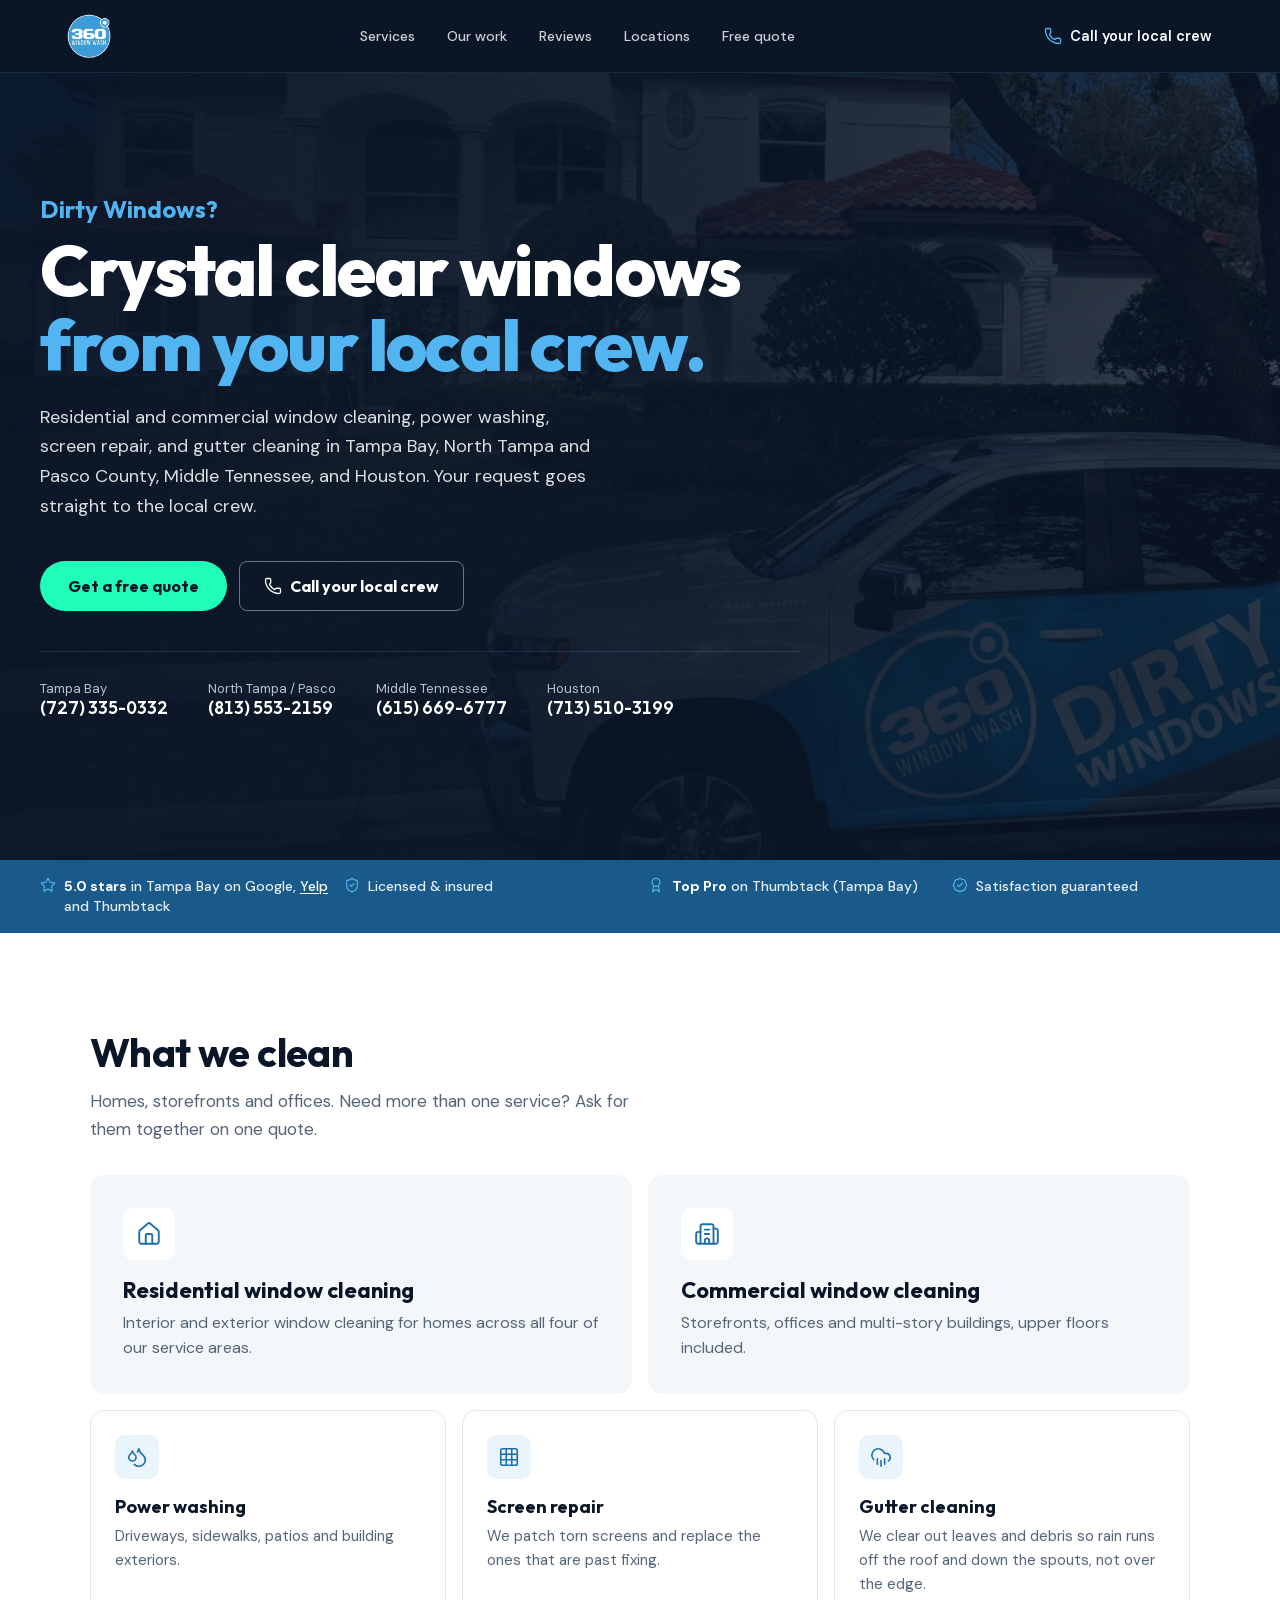
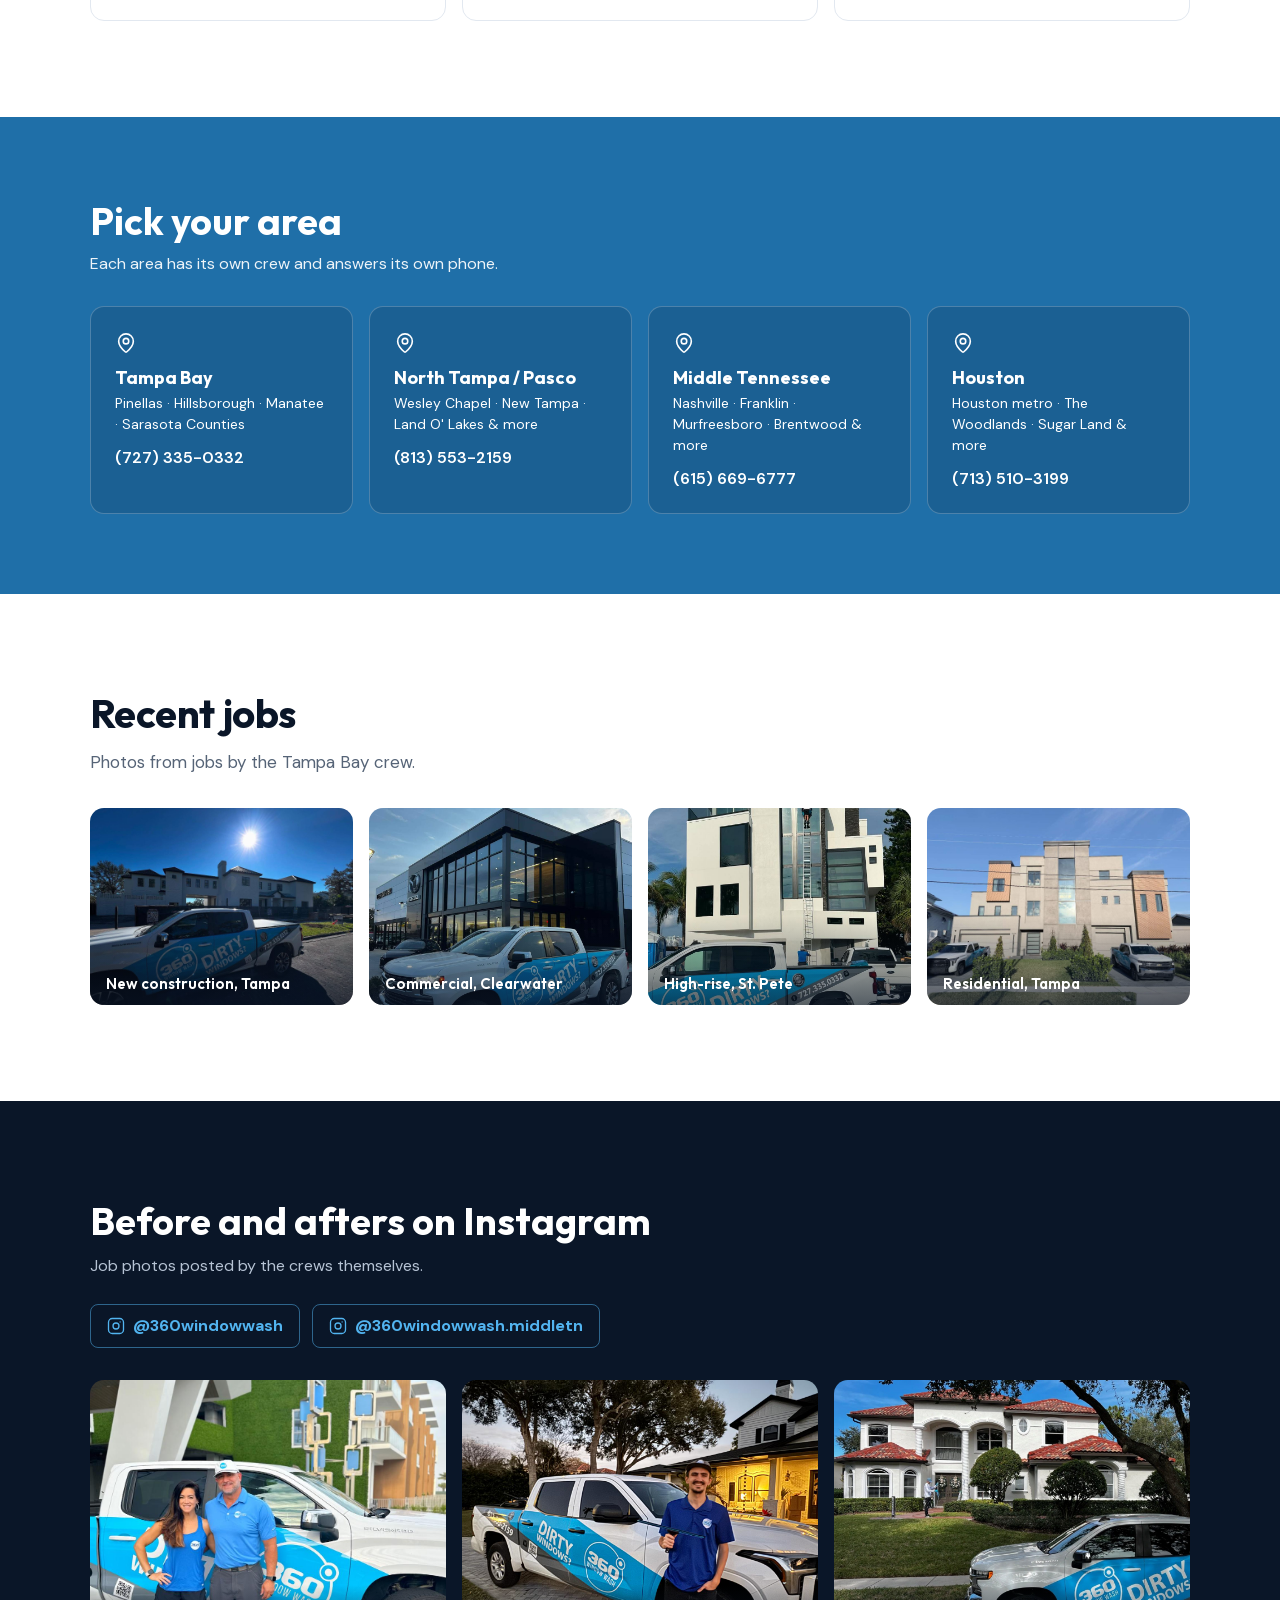
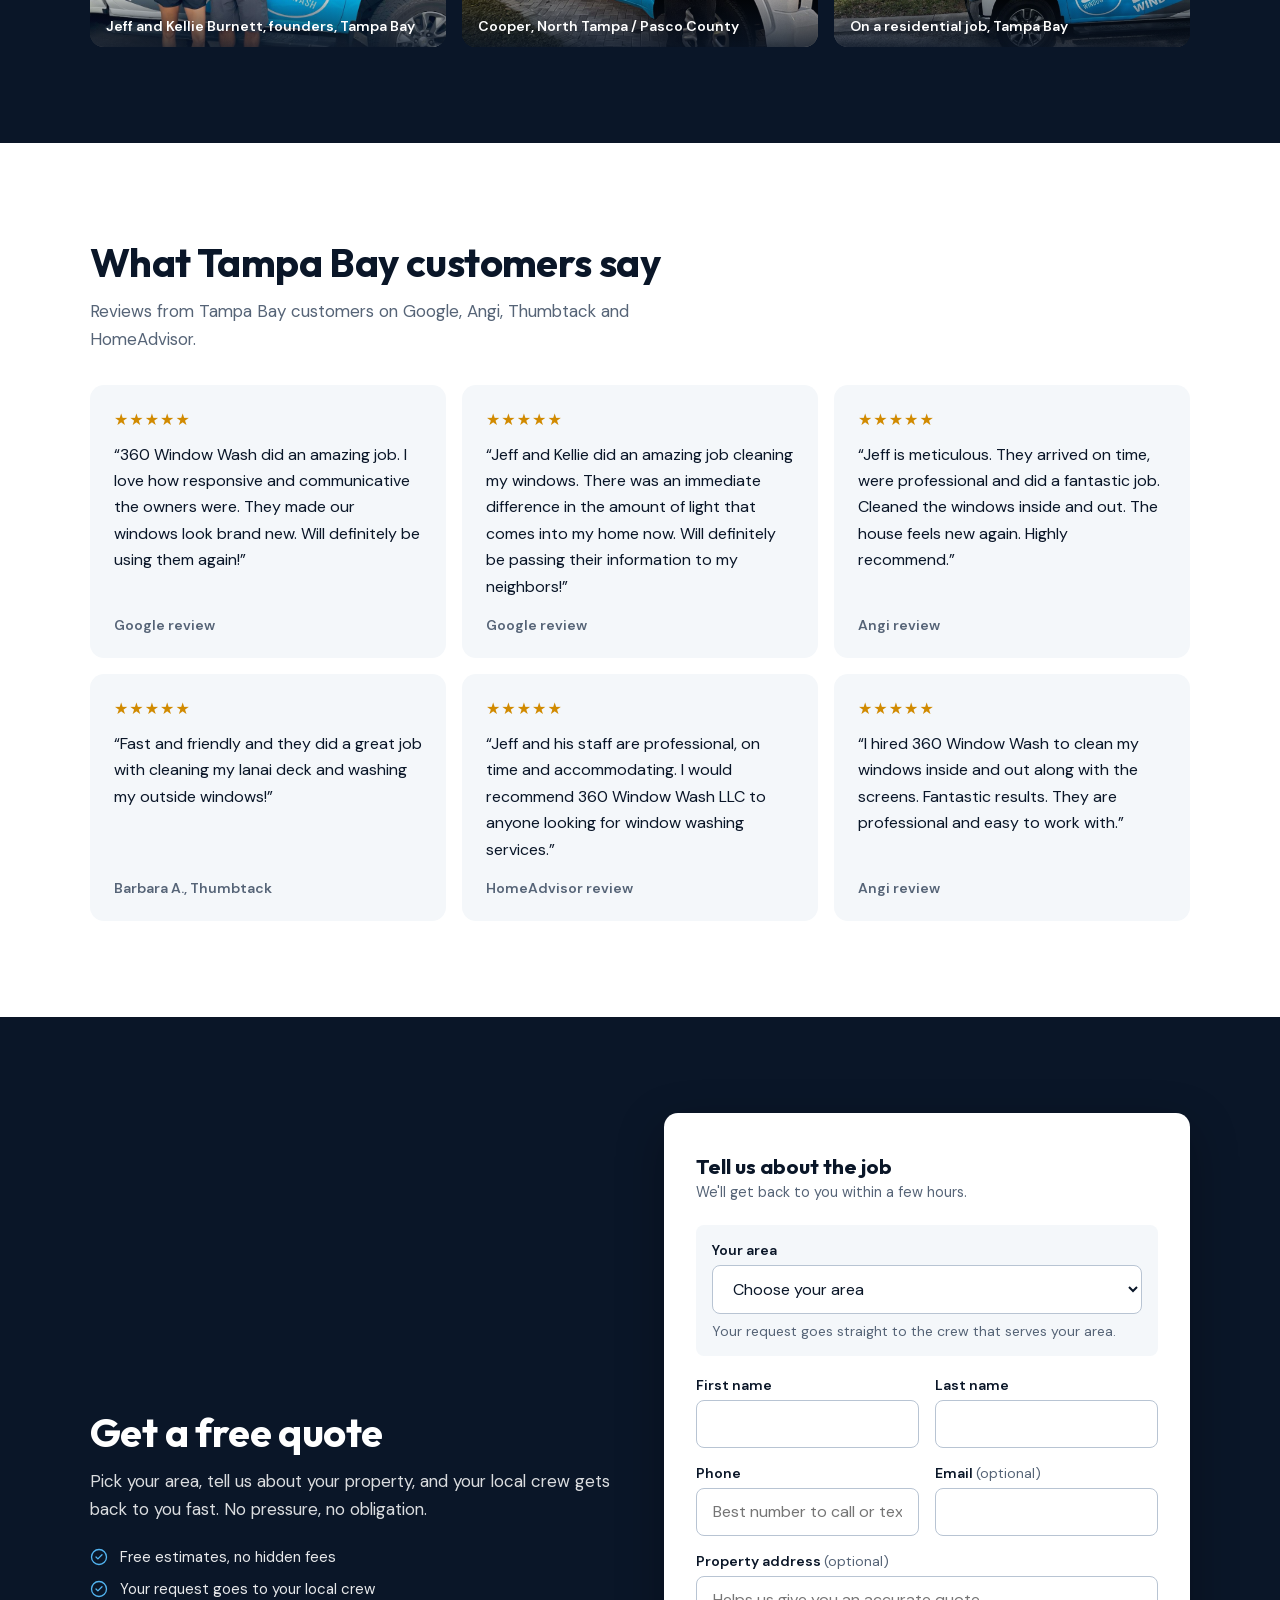
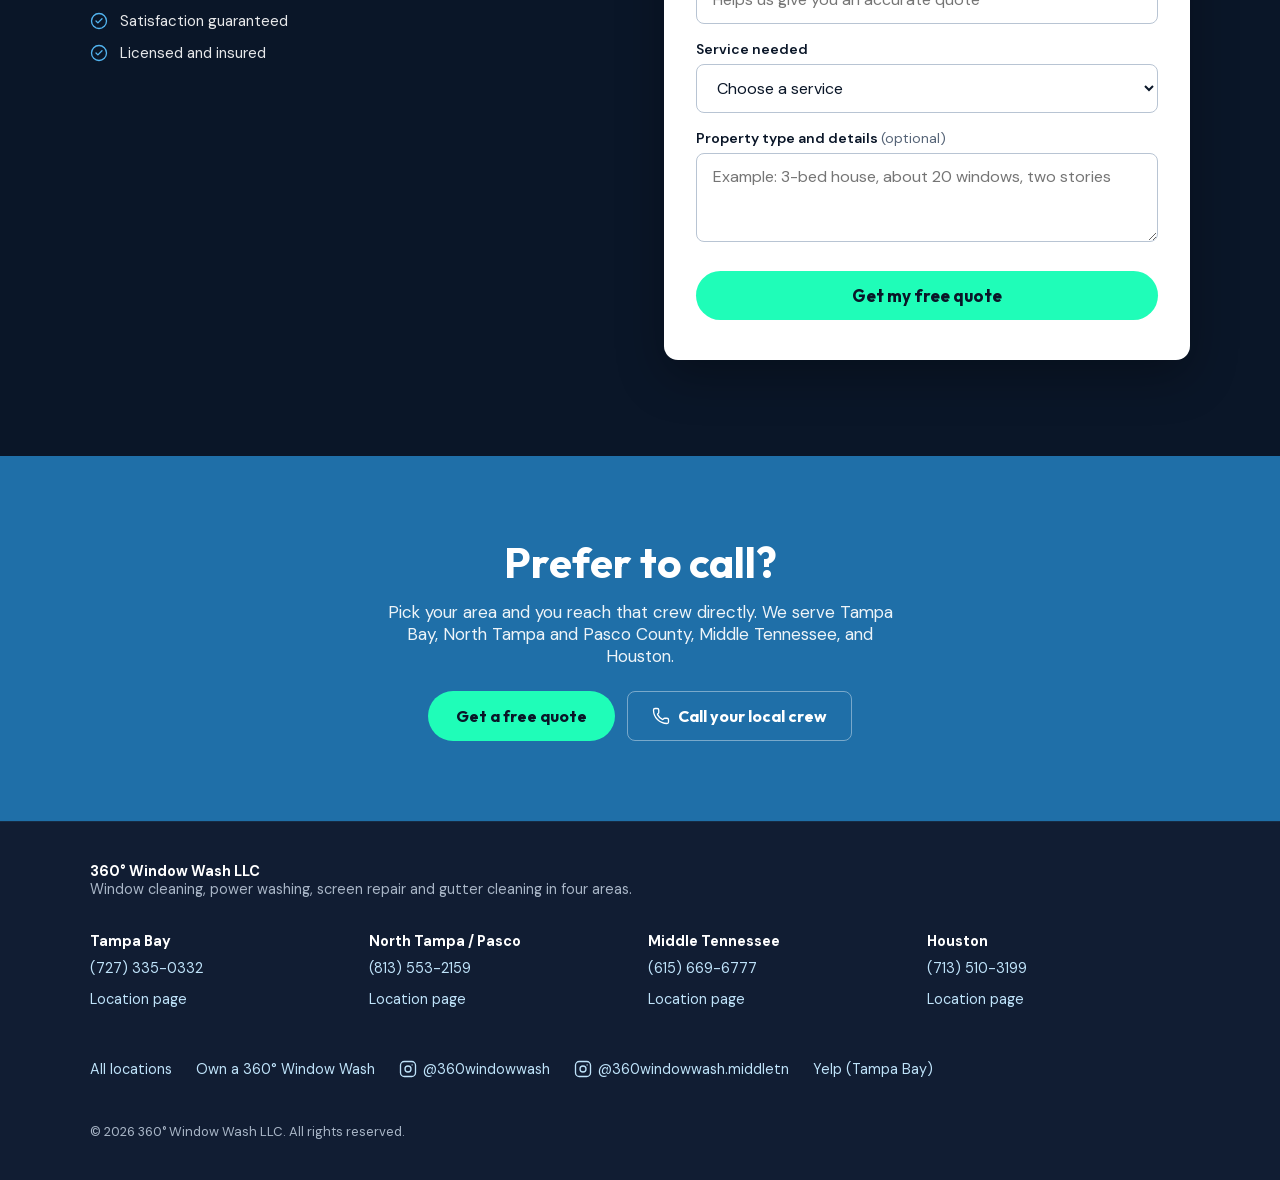
==== commit 5449c800: "Bottom CTA: Prefer to call? line with each area's number Co-Authored-By: Claude Opus 5.5 <noreply@an" ====
--- a/index.html
+++ b/index.html
@@ -289,8 +289,8 @@
 </section>
 
 <section class="cta-section">
-  <h2>Talk to your local crew</h2>
-  <p>Serving Tampa Bay, North Tampa and Pasco County, Middle Tennessee, and Houston.</p>
+  <h2>Prefer to call?</h2>
+  <p>Pick your area and you reach that crew directly. We serve Tampa Bay, North Tampa and Pasco County, Middle Tennessee, and Houston.</p>
   <div class="cta-btns">
     <a href="#quote" class="btn btn-accent">Get a free quote</a>
     <button type="button" class="btn btn-glass" data-call-picker aria-haspopup="dialog"><svg class="icon" xmlns="http://www.w3.org/2000/svg" viewBox="0 0 24 24" fill="none" stroke="currentColor" stroke-width="1.75" stroke-linecap="round" stroke-linejoin="round" aria-hidden="true"><path d="M13.832 16.568a1 1 0 0 0 1.213-.303l.355-.465A2 2 0 0 1 17 15h3a2 2 0 0 1 2 2v3a2 2 0 0 1-2 2A18 18 0 0 1 2 4a2 2 0 0 1 2-2h3a2 2 0 0 1 2 2v3a2 2 0 0 1-.8 1.6l-.468.351a1 1 0 0 0-.292 1.233 14 14 0 0 0 6.392 6.384"/></svg>Call your local crew</button>
